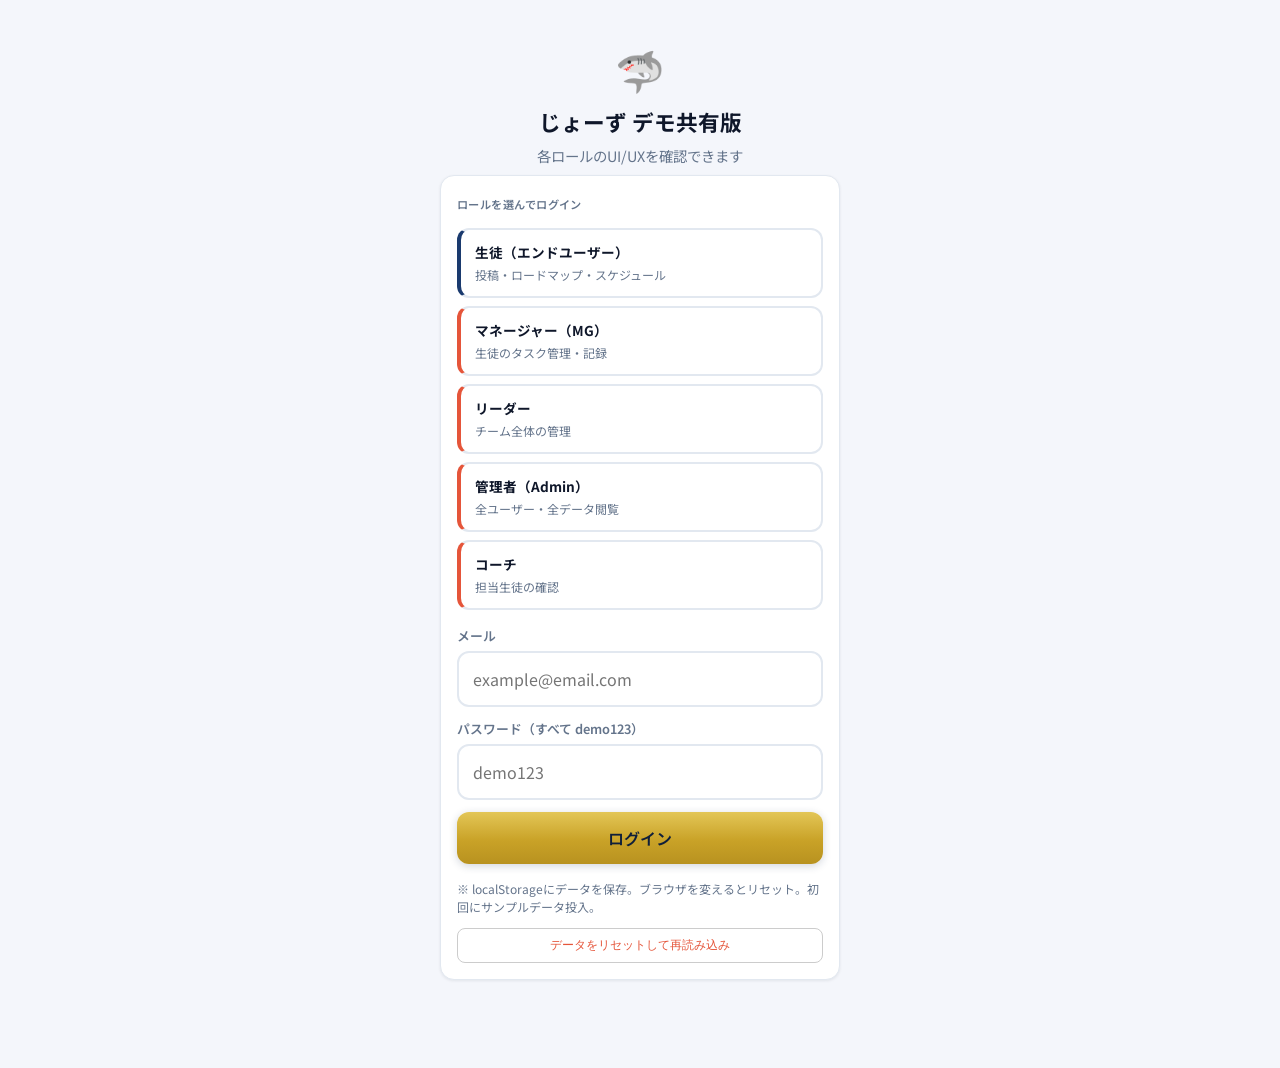
==== jouzu-demo-share.html @ 1111f3e7 "デモ共有版: 全ロールUI/UX確認用の単一HTMLファイル Made-with: Cursor" ====
<!DOCTYPE html>
<html lang="ja" data-brand="snsclub">
<head>
  <meta charset="UTF-8" />
  <meta name="viewport" content="width=device-width, initial-scale=1, viewport-fit=cover" />
  <meta name="theme-color" content="#1a3a6e" id="metaThemeColor" />
  <meta name="apple-mobile-web-app-capable" content="yes" />
  <meta name="apple-mobile-web-app-status-bar-style" content="default" />
  <title>じょーず - デモ共有版</title>
  <link rel="preconnect" href="https://fonts.googleapis.com" />
  <link rel="preconnect" href="https://fonts.gstatic.com" crossorigin />
  <link href="https://fonts.googleapis.com/css2?family=Noto+Sans+JP:wght@400;600;700&display=swap" rel="stylesheet" />
  <style>
/* じょーず – モバイル投稿管理アプリ
 * ブランド切替: html[data-brand="snsclub"] 生徒向け（SnsClub 系・ネイビー＋ゴールド）
 *              html[data-brand="levela"]  運営・MG等（Levela 系・レッド～オレンジ）
 */
:root {
  --bg: #f1f5f9;
  --surface: #ffffff;
  --text: #0f172a;
  --muted: #64748b;
  --brand: #0ea5e9;
  --brand-dark: #0284c7;
  --brand-ink: #ffffff;
  --header-shadow: rgba(14, 165, 233, 0.25);
  --ok: #10b981;
  --warn: #d97706;
  --danger: #dc2626;
  --radius: 14px;
  --nav-h: 64px;
  --safe-b: env(safe-area-inset-bottom, 0px);
  font-family: "Noto Sans JP", system-ui, sans-serif;
}

/* ① 生徒が触れるサービス色（SnsClub：ディープネイビー × ゴールド） */
html[data-brand="snsclub"] {
  --bg: #f4f6fb;
  --brand: #c9a227;
  --brand-dark: #1a2f52;
  --brand-ink: #0f1f3a;
  --header-shadow: rgba(26, 47, 82, 0.35);
}

html[data-brand="snsclub"] .app-header {
  background: linear-gradient(145deg, #0f1f3a 0%, #1a3a6e 42%, #142a50 100%);
  box-shadow: 0 2px 16px var(--header-shadow);
  border-bottom: 3px solid #c9a227;
}

html[data-brand="snsclub"] .btn-primary {
  background: linear-gradient(180deg, #e3c657 0%, #c9a227 55%, #b89220 100%);
  color: var(--brand-ink);
  box-shadow: 0 2px 8px rgba(26, 47, 82, 0.2);
}

html[data-brand="snsclub"] .btn-secondary {
  background: #e2eaf8;
  color: var(--brand-dark);
}

html[data-brand="snsclub"] .type-post {
  background: #dde7f7;
}

html[data-brand="snsclub"] .stat-box {
  background: linear-gradient(180deg, #eef2fa 0%, #e2eaf8 100%);
}

/* ② 会社ロゴ色（Levela：レッド～オレンジのグラデ） */
html[data-brand="levela"] {
  --bg: #faf5f5;
  --brand: #e11d48;
  --brand-dark: #881337;
  --brand-ink: #ffffff;
  --header-shadow: rgba(185, 28, 28, 0.35);
}

html[data-brand="levela"] .app-header {
  background: linear-gradient(130deg, #881337 0%, #dc2626 38%, #ea580c 72%, #f59e0b 100%);
  box-shadow: 0 2px 16px var(--header-shadow);
}

html[data-brand="levela"] .btn-primary {
  background: linear-gradient(180deg, #f43f5e 0%, #e11d48 50%, #be123c 100%);
  color: #fff;
  box-shadow: 0 2px 10px rgba(190, 18, 60, 0.35);
}

html[data-brand="levela"] .btn-secondary {
  background: #ffe4e6;
  color: #9f1239;
}

html[data-brand="levela"] .type-post {
  background: #ffe4e6;
}

*,
*::before,
*::after {
  box-sizing: border-box;
}

html {
  -webkit-tap-highlight-color: transparent;
}

body {
  margin: 0;
  background: var(--bg);
  color: var(--text);
  min-height: 100dvh;
  padding-bottom: calc(var(--nav-h) + var(--safe-b) + 8px);
}

.app-header {
  position: sticky;
  top: 0;
  z-index: 20;
  /* data-brand 未定時のフォールバック（ログイン前は snsclub と同系） */
  background: linear-gradient(145deg, #0f1f3a 0%, #1a3a6e 100%);
  color: #fff;
  padding: 12px 16px calc(12px + env(safe-area-inset-top, 0));
  padding-top: calc(12px + env(safe-area-inset-top, 0));
  box-shadow: 0 2px 12px var(--header-shadow);
}

.quick-consult-btn {
  position: absolute;
  right: 14px;
  top: calc(10px + env(safe-area-inset-top, 0));
  width: 56px;
  height: 42px;
  border-radius: 12px;
  border: none;
  background: #ffffff;
  color: var(--brand-dark);
  font-size: 0.78rem;
  font-weight: 700;
  cursor: pointer;
  box-shadow: 0 2px 10px rgba(15, 23, 42, 0.2);
}

.app-header h1 {
  margin: 0;
  font-size: 1.05rem;
  font-weight: 700;
}

.app-header .sub {
  margin: 4px 0 0;
  font-size: 0.75rem;
  opacity: 0.9;
}

.screen {
  display: none;
  padding: 16px;
  max-width: 480px;
  margin: 0 auto;
  animation: fadeIn 0.2s ease;
}

.screen.active {
  display: block;
}

@keyframes fadeIn {
  from {
    opacity: 0;
    transform: translateY(6px);
  }
  to {
    opacity: 1;
    transform: translateY(0);
  }
}

.card {
  background: var(--surface);
  border-radius: var(--radius);
  padding: 16px;
  margin-bottom: 12px;
  box-shadow: 0 1px 3px rgba(15, 23, 42, 0.08);
  border: 1px solid #e2e8f0;
}

.card-title {
  font-size: 0.7rem;
  font-weight: 600;
  color: var(--muted);
  text-transform: uppercase;
  letter-spacing: 0.04em;
  margin: 0 0 8px;
}

.btn {
  display: inline-flex;
  align-items: center;
  justify-content: center;
  gap: 8px;
  width: 100%;
  padding: 14px 18px;
  font-size: 1rem;
  font-weight: 600;
  border: none;
  border-radius: 12px;
  cursor: pointer;
  font-family: inherit;
  transition: transform 0.08s ease, opacity 0.15s;
}

.btn:active {
  transform: scale(0.98);
}

.btn-primary {
  background: var(--brand);
  color: #fff;
}

.btn-primary:disabled {
  opacity: 0.5;
  cursor: not-allowed;
}

.btn-secondary {
  background: #e0f2fe;
  color: var(--brand-dark);
}

.btn-ghost {
  background: transparent;
  color: var(--muted);
  padding: 10px;
}

.btn-small {
  padding: 10px 14px;
  font-size: 0.9rem;
  width: auto;
}

.input {
  width: 100%;
  padding: 14px 14px;
  font-size: 1rem;
  border: 2px solid #e2e8f0;
  border-radius: 12px;
  margin-bottom: 12px;
  font-family: inherit;
}

.input:focus {
  outline: none;
  border-color: var(--brand);
}

textarea.input {
  resize: vertical;
  min-height: 64px;
  line-height: 1.5;
}

.label {
  display: block;
  font-size: 0.8rem;
  font-weight: 600;
  color: var(--muted);
  margin-bottom: 6px;
}

.task-row {
  display: flex;
  align-items: flex-start;
  gap: 12px;
  padding: 14px 0;
  border-bottom: 1px solid #f1f5f9;
}

.task-row:last-child {
  border-bottom: none;
}

.task-type-badge {
  flex-shrink: 0;
  width: 40px;
  height: 40px;
  border-radius: 10px;
  display: flex;
  align-items: center;
  justify-content: center;
  font-size: 1.1rem;
}

.type-post {
  background: #dbeafe;
}
.type-session {
  background: #d1fae5;
}
.type-lecture {
  background: #fef3c7;
}
.type-other {
  background: #e2e8f0;
}

.progress-track {
  height: 8px;
  background: #e2e8f0;
  border-radius: 4px;
  overflow: hidden;
  margin-top: 8px;
}

.progress-fill {
  height: 100%;
  background: var(--brand);
  border-radius: 4px;
  transition: width 0.3s ease;
}

.progress-fill.done {
  background: var(--ok);
}

.due-soon {
  color: var(--warn);
  font-weight: 600;
  font-size: 0.8rem;
}
.due-over {
  color: var(--danger);
  font-weight: 600;
  font-size: 0.8rem;
}

.bottom-nav {
  position: fixed;
  left: 0;
  right: 0;
  bottom: 0;
  z-index: 30;
  background: var(--surface);
  border-top: 1px solid #e2e8f0;
  display: flex;
  justify-content: space-around;
  align-items: center;
  height: calc(var(--nav-h) + var(--safe-b));
  padding-bottom: var(--safe-b);
  box-shadow: 0 -4px 20px rgba(15, 23, 42, 0.06);
}

.bottom-nav button {
  flex: 1;
  display: flex;
  flex-direction: column;
  align-items: center;
  gap: 2px;
  padding: 8px 4px;
  border: none;
  background: none;
  font-size: 0.65rem;
  color: var(--muted);
  cursor: pointer;
  font-family: inherit;
}

.bottom-nav button .icon {
  font-size: 1.35rem;
  line-height: 1;
}

.bottom-nav button.active {
  color: var(--brand);
  font-weight: 700;
}

.role-chip {
  display: inline-block;
  font-size: 0.65rem;
  padding: 2px 8px;
  border-radius: 999px;
  background: rgba(255, 255, 255, 0.25);
  margin-top: 6px;
}

.demo-grid {
  display: grid;
  gap: 8px;
  margin-top: 16px;
}

.quick-login {
  text-align: left;
  padding: 12px 14px;
  border-radius: 12px;
  border: 2px solid #e2e8f0;
  background: #fff;
  cursor: pointer;
  font-family: inherit;
  font-size: 0.85rem;
}

.quick-login strong {
  display: block;
  margin-bottom: 2px;
  color: var(--text);
}

.quick-login span {
  color: var(--muted);
  font-size: 0.75rem;
}

.empty-state {
  text-align: center;
  padding: 32px 16px;
  color: var(--muted);
  font-size: 0.9rem;
}

.student-picker {
  width: 100%;
  padding: 12px;
  font-size: 1rem;
  border-radius: 12px;
  border: 2px solid #e2e8f0;
  margin-bottom: 16px;
  font-family: inherit;
  background: #fff;
}

.stat-grid {
  display: grid;
  grid-template-columns: repeat(3, 1fr);
  gap: 8px;
  margin-top: 8px;
}

.stat-box {
  background: #f8fafc;
  border-radius: 12px;
  padding: 12px 8px;
  text-align: center;
}

.stat-box .num {
  font-size: 1.25rem;
  font-weight: 800;
  color: var(--brand);
}

.stat-box .lbl {
  font-size: 0.65rem;
  color: var(--muted);
  margin-top: 4px;
}

.hidden {
  display: none !important;
}

.milestone-hint {
  font-size: 0.8rem;
  color: var(--muted);
  line-height: 1.5;
  margin: 0 0 14px;
}

.milestone-computed {
  margin: 12px 0 0;
  padding: 12px;
  border-radius: 10px;
  background: var(--bg);
  border: 1px solid #e2e8f0;
  font-size: 0.9rem;
}

.milestone-computed strong {
  font-size: 1.05rem;
}

.mline-mini {
  display: block;
  font-size: 0.72rem;
  color: var(--muted);
  margin-top: 4px;
}

/* === マイページ === */
.avatar-area {
  display: flex;
  flex-direction: column;
  align-items: center;
  gap: 8px;
  margin-bottom: 16px;
}

.avatar-circle {
  width: 80px;
  height: 80px;
  border-radius: 50%;
  background: var(--bg);
  border: 3px solid #e2e8f0;
  display: flex;
  align-items: center;
  justify-content: center;
  font-size: 2rem;
  overflow: hidden;
  cursor: pointer;
  position: relative;
}

.avatar-circle img {
  width: 100%;
  height: 100%;
  object-fit: cover;
}

.avatar-circle .avatar-placeholder {
  color: var(--muted);
  font-size: 2rem;
  line-height: 1;
}

.avatar-change {
  font-size: 0.75rem;
  color: var(--brand);
  font-weight: 600;
  cursor: pointer;
  border: none;
  background: none;
  font-family: inherit;
}

.sns-links {
  display: flex;
  flex-direction: column;
  gap: 6px;
  margin-top: 8px;
}

.sns-link-row {
  display: flex;
  align-items: center;
  gap: 10px;
  padding: 10px 12px;
  background: var(--bg);
  border-radius: 10px;
  text-decoration: none;
  color: var(--text);
  font-size: 0.9rem;
  transition: background 0.15s;
}

.sns-link-row:active {
  background: #e2e8f0;
}

.sns-link-row .sns-icon {
  flex-shrink: 0;
  width: 28px;
  text-align: center;
  font-size: 1.1rem;
}

.sns-link-row .sns-handle {
  flex: 1;
  min-width: 0;
  overflow: hidden;
  text-overflow: ellipsis;
  white-space: nowrap;
}

.sns-link-row .sns-arrow {
  flex-shrink: 0;
  color: var(--muted);
  font-size: 0.8rem;
}

.stat-banner {
  display: grid;
  grid-template-columns: repeat(2, 1fr);
  gap: 8px;
  margin-top: 8px;
}

.stat-banner .stat-box {
  padding: 14px 10px;
}

.contact-mg-btn {
  display: flex;
  align-items: center;
  justify-content: center;
  gap: 8px;
  width: 100%;
  padding: 14px;
  border-radius: 12px;
  border: 2px solid var(--brand);
  background: var(--surface);
  color: var(--brand);
  font-size: 1rem;
  font-weight: 700;
  cursor: pointer;
  font-family: inherit;
  transition: background 0.15s;
}

.contact-mg-btn:active {
  background: var(--bg);
}

/* === チャット === */
.chat-back {
  display: inline-flex;
  align-items: center;
  gap: 4px;
  border: none;
  background: none;
  color: var(--brand);
  font-size: 0.9rem;
  font-weight: 600;
  cursor: pointer;
  font-family: inherit;
  padding: 0 0 12px;
}

.chat-messages {
  display: flex;
  flex-direction: column;
  gap: 8px;
  max-height: 55vh;
  overflow-y: auto;
  padding: 4px 0 12px;
  -webkit-overflow-scrolling: touch;
}

.chat-bubble {
  max-width: 80%;
  padding: 10px 14px;
  border-radius: 16px;
  font-size: 0.9rem;
  line-height: 1.5;
  word-break: break-word;
}

.chat-bubble.mine {
  align-self: flex-end;
  background: var(--brand);
  color: #fff;
  border-bottom-right-radius: 4px;
}

.chat-bubble.theirs {
  align-self: flex-start;
  background: #e2e8f0;
  color: var(--text);
  border-bottom-left-radius: 4px;
}

.chat-bubble .chat-time {
  display: block;
  font-size: 0.65rem;
  opacity: 0.7;
  margin-top: 4px;
}

.chat-input-row {
  display: flex;
  gap: 8px;
  margin-top: 8px;
}

.chat-input-row input {
  flex: 1;
  padding: 12px;
  border: 2px solid #e2e8f0;
  border-radius: 12px;
  font-size: 1rem;
  font-family: inherit;
}

.chat-input-row input:focus {
  outline: none;
  border-color: var(--brand);
}

.chat-send-btn {
  flex-shrink: 0;
  width: 48px;
  height: 48px;
  border-radius: 12px;
  border: none;
  background: var(--brand);
  color: #fff;
  font-size: 1.2rem;
  cursor: pointer;
  display: flex;
  align-items: center;
  justify-content: center;
}

.chat-send-btn:active {
  opacity: 0.8;
}

/* === ロードマップ === */
.roadmap {
  position: relative;
  padding: 24px 0 16px;
}

.roadmap-title {
  text-align: center;
  font-size: 1.05rem;
  font-weight: 700;
  margin: 0 0 4px;
}

.roadmap-sub {
  text-align: center;
  font-size: 0.8rem;
  color: var(--muted);
  margin: 0 0 20px;
}

.roadmap-path {
  position: relative;
  display: flex;
  flex-direction: column;
  gap: 0;
  padding: 0 8px;
}

.rmap-segment {
  position: relative;
  display: flex;
  align-items: flex-start;
  min-height: 124px;
}

.rmap-segment:last-child {
  min-height: auto;
}

.rmap-segment.align-left {
  flex-direction: row;
}

.rmap-segment.align-right {
  flex-direction: row;
}

.rmap-node-col {
  position: relative;
  flex-shrink: 0;
  width: 60px;
  display: flex;
  flex-direction: column;
  align-items: center;
  z-index: 2;
}

.rmap-road {
  position: absolute;
  top: 56px;
  bottom: -68px;
  left: 50%;
  width: 3px;
  margin-left: -1.5px;
  background: #d1d5db;
  border-radius: 3px;
  z-index: 0;
}

.rmap-road.active {
  background: var(--brand);
}

.rmap-circle {
  width: 56px;
  height: 56px;
  border-radius: 50%;
  display: flex;
  align-items: center;
  justify-content: center;
  font-size: 1.3rem;
  border: 4px solid #cbd5e1;
  background: #fff;
  cursor: pointer;
  transition: transform 0.15s ease, box-shadow 0.15s ease;
  z-index: 2;
  position: relative;
}

.rmap-circle:active {
  transform: scale(0.95);
}

.rmap-circle.status-done {
  border-color: var(--brand-dark);
  background: var(--brand-dark);
  color: #fff;
  box-shadow: 0 2px 10px rgba(15, 23, 42, 0.2);
}

.rmap-circle.status-current {
  border-color: var(--brand);
  background: #fff;
  color: var(--brand);
  box-shadow: 0 0 0 7px rgba(14, 165, 233, 0.22), 0 2px 14px rgba(14, 165, 233, 0.2);
  animation: pulse-node 2s ease-in-out infinite;
}

html[data-brand="snsclub"] .rmap-circle.status-current {
  border-color: #c9a227;
  background: #fff;
  color: #c9a227;
  box-shadow: 0 0 0 7px rgba(201, 162, 39, 0.26), 0 2px 14px rgba(201, 162, 39, 0.24);
}

.rmap-circle.status-locked {
  border-color: #e2e8f0;
  background: #f1f5f9;
  color: #94a3b8;
  cursor: default;
}

.rmap-segment.inactive .rmap-circle {
  border-color: #d1d5db;
  background: #eef2f7;
  color: #94a3b8;
  box-shadow: none;
  animation: none;
}

.rmap-segment.inactive .rmap-label,
.rmap-segment.inactive .rmap-name,
.rmap-segment.inactive .rmap-date,
.rmap-segment.inactive .rmap-progress-mini {
  opacity: 0.58;
}

@keyframes pulse-node {
  0%, 100% { box-shadow: 0 2px 14px rgba(14, 165, 233, 0.4); }
  50% { box-shadow: 0 2px 24px rgba(14, 165, 233, 0.6); }
}

html[data-brand="snsclub"] @keyframes pulse-node {
  0%, 100% { box-shadow: 0 2px 14px rgba(201, 162, 39, 0.5); }
  50% { box-shadow: 0 2px 24px rgba(201, 162, 39, 0.7); }
}

.rmap-info {
  flex: 1;
  padding: 6px 12px;
  min-width: 0;
}

.rmap-label {
  font-size: 0.7rem;
  color: var(--muted);
  margin: 0 0 2px;
}

.rmap-name {
  font-size: 0.95rem;
  font-weight: 700;
  margin: 0;
  line-height: 1.3;
}

.rmap-date {
  font-size: 0.75rem;
  color: var(--muted);
  margin: 4px 0 0;
}

.rmap-date.celebrate {
  color: var(--brand-dark);
  font-weight: 600;
}

.rmap-detail {
  margin-top: 10px;
  background: var(--surface);
  border: 1px solid #e2e8f0;
  border-radius: 12px;
  padding: 14px;
  animation: fadeIn 0.2s ease;
}

.rmap-detail-title {
  font-size: 0.8rem;
  font-weight: 700;
  margin: 0 0 10px;
  color: var(--brand-dark);
}

.rmap-detail .task-row {
  padding: 10px 0;
}

.rmap-progress-mini {
  height: 4px;
  background: #e2e8f0;
  border-radius: 2px;
  margin-top: 6px;
  overflow: hidden;
}

.rmap-progress-mini .fill {
  height: 100%;
  background: var(--brand);
  border-radius: 2px;
  transition: width 0.4s ease;
}

.rmap-progress-mini .fill.done {
  background: var(--brand-dark);
}

.rmap-current-tag {
  position: absolute;
  right: -16px;
  top: -12px;
  display: inline-flex;
  align-items: center;
  justify-content: center;
  font-size: 0.62rem;
  font-weight: 700;
  color: #fff;
  background: var(--brand);
  border-radius: 999px;
  padding: 2px 7px;
  line-height: 1.1;
}

html[data-brand="snsclub"] .rmap-current-tag {
  background: #c9a227;
  color: #0f1f3a;
}

/* === 目標カード (My Vision) === */
.vision-card {
  border: 2px solid #c9a227;
  border-radius: 16px;
  padding: 0;
  margin-bottom: 12px;
  overflow: hidden;
  background: var(--surface);
}

html[data-brand="levela"] .vision-card {
  border-color: #e11d48;
}

.vision-header {
  background: linear-gradient(135deg, #0f1f3a 0%, #1a3a6e 100%);
  color: #fff;
  padding: 14px 16px 10px;
  text-align: center;
  position: relative;
}

html[data-brand="levela"] .vision-header {
  background: linear-gradient(135deg, #881337 0%, #dc2626 100%);
}

.vision-header .vh-label {
  font-size: 0.65rem;
  opacity: 0.8;
  letter-spacing: 0.06em;
  margin: 0 0 2px;
  text-transform: uppercase;
}

.vision-header .vh-name {
  font-size: 1rem;
  font-weight: 700;
  margin: 0;
}

.vision-edit-btn {
  position: absolute;
  top: 8px;
  right: 8px;
  border: 1px solid rgba(255, 255, 255, 0.45);
  background: rgba(255, 255, 255, 0.18);
  color: #fff;
  border-radius: 999px;
  font-size: 0.72rem;
  padding: 6px 10px;
  cursor: pointer;
  font-family: inherit;
  font-weight: 700;
}

.profile-main-card {
  position: relative;
}

.card-edit-btn {
  position: absolute;
  top: 10px;
  right: 10px;
  border: 1px solid #cbd5e1;
  background: #fff;
  color: var(--muted);
  border-radius: 999px;
  font-size: 0.72rem;
  padding: 6px 10px;
  cursor: pointer;
  font-family: inherit;
  font-weight: 700;
}

.vision-body {
  padding: 14px 16px 16px;
}

.vision-item {
  padding: 12px 0;
  border-bottom: 1px solid #f1f5f9;
}

.vision-item:last-child {
  border-bottom: none;
  padding-bottom: 0;
}

.vision-item .vi-label {
  font-size: 0.7rem;
  font-weight: 600;
  color: var(--muted);
  margin: 0 0 4px;
  display: flex;
  align-items: center;
  gap: 6px;
}

.vision-item .vi-text {
  font-size: 0.95rem;
  font-weight: 600;
  line-height: 1.5;
  margin: 0;
  white-space: pre-wrap;
  word-break: break-word;
}

.vision-item .vi-text.empty {
  color: var(--muted);
  font-weight: 400;
  font-style: italic;
}

.vision-edit-hint {
  text-align: center;
  font-size: 0.7rem;
  color: var(--brand);
  font-weight: 600;
  padding: 0 16px 12px;
  cursor: pointer;
}

.vision-pace {
  margin-top: 10px;
  padding: 10px;
  border-radius: 10px;
  background: var(--bg);
  border: 1px solid #e2e8f0;
}

.vp-head {
  margin: 0;
  font-size: 0.82rem;
  line-height: 1.5;
}

.vp-sub {
  margin: 4px 0 8px;
  font-size: 0.72rem;
  color: var(--muted);
}

.vp-grid {
  display: flex;
  flex-wrap: wrap;
  gap: 6px;
}

.vp-chip {
  font-size: 0.7rem;
  padding: 4px 8px;
  border-radius: 999px;
  background: #e2e8f0;
  color: var(--text);
  font-weight: 600;
}

/* === 次の投稿予定 === */
.next-post-card {
  display: flex;
  align-items: center;
  gap: 12px;
  padding: 14px 16px;
  border-radius: 14px;
  background: var(--surface);
  border: 1px solid #e2e8f0;
  margin-bottom: 12px;
}

.next-post-icon {
  flex-shrink: 0;
  width: 44px;
  height: 44px;
  border-radius: 12px;
  background: linear-gradient(135deg, #dbeafe, #bfdbfe);
  display: flex;
  align-items: center;
  justify-content: center;
  font-size: 1.2rem;
}

html[data-brand="snsclub"] .next-post-icon {
  background: linear-gradient(135deg, #e2eaf8, #c7d4ed);
}

.next-post-info {
  flex: 1;
  min-width: 0;
}

.next-post-info .np-label {
  font-size: 0.7rem;
  color: var(--muted);
  margin: 0 0 2px;
}

.next-post-info .np-date {
  font-size: 1.05rem;
  font-weight: 700;
  margin: 0;
}

.next-post-info .np-days {
  font-size: 0.8rem;
  margin: 2px 0 0;
}

/* === 相談（ボイスメモ + 要約） === */
.consult-record-btn {
  display: flex;
  align-items: center;
  justify-content: center;
  gap: 8px;
  width: 100%;
  padding: 18px;
  border-radius: 16px;
  border: 3px dashed #e2e8f0;
  background: var(--surface);
  color: var(--text);
  font-size: 1rem;
  font-weight: 700;
  cursor: pointer;
  font-family: inherit;
  transition: all 0.15s;
}

.consult-record-btn:active {
  transform: scale(0.98);
}

.consult-record-btn.recording {
  border-color: var(--danger);
  background: #fef2f2;
  color: var(--danger);
  animation: pulse-rec 1.5s ease-in-out infinite;
}

@keyframes pulse-rec {
  0%, 100% { box-shadow: 0 0 0 0 rgba(220, 38, 38, 0.2); }
  50% { box-shadow: 0 0 0 12px rgba(220, 38, 38, 0); }
}

.consult-transcript {
  background: var(--bg);
  border: 1px solid #e2e8f0;
  border-radius: 12px;
  padding: 14px;
  font-size: 0.9rem;
  line-height: 1.6;
  margin-top: 12px;
  min-height: 60px;
  white-space: pre-wrap;
  word-break: break-word;
}

.consult-summary-card {
  background: linear-gradient(135deg, #ecfdf5, #d1fae5);
  border: 1px solid #6ee7b7;
  border-radius: 12px;
  padding: 14px;
  margin-top: 12px;
}

.consult-summary-card .cs-label {
  font-size: 0.7rem;
  font-weight: 600;
  color: #065f46;
  margin: 0 0 6px;
}

.consult-summary-card .cs-text {
  font-size: 0.9rem;
  font-weight: 600;
  color: #064e3b;
  margin: 0 0 8px;
  line-height: 1.5;
}

.consult-categories {
  display: flex;
  flex-wrap: wrap;
  gap: 6px;
  margin-top: 8px;
}

.consult-cat-chip {
  font-size: 0.7rem;
  padding: 4px 10px;
  border-radius: 999px;
  background: #d1fae5;
  color: #065f46;
  font-weight: 600;
}

.consult-or {
  text-align: center;
  font-size: 0.8rem;
  color: var(--muted);
  margin: 12px 0;
}

/* === schedule === */
.schedule-key-dates {
  display: grid;
  grid-template-columns: 1fr 1fr;
  gap: 8px;
}

.schedule-key-box {
  background: var(--bg);
  border: 1px solid #e2e8f0;
  border-radius: 10px;
  padding: 10px;
}

.schedule-key-box span {
  display: block;
  font-size: 0.72rem;
  color: var(--muted);
}

.schedule-key-box strong {
  display: block;
  margin-top: 4px;
  font-size: 0.92rem;
}

.schedule-scroll {
  max-height: 56vh;
  overflow: auto;
  padding-right: 2px;
}

.schedule-day-row {
  display: flex;
  align-items: center;
  justify-content: space-between;
  gap: 8px;
  padding: 10px 0;
  border-bottom: 1px solid #f1f5f9;
}

.schedule-day-row.today {
  background: #fffbeb;
}

.schedule-day-date {
  min-width: 130px;
  display: flex;
  flex-direction: column;
  gap: 2px;
  font-size: 0.8rem;
}

.schedule-day-date .dnum {
  font-size: 0.68rem;
  color: var(--muted);
}

.schedule-day-items {
  display: flex;
  flex-wrap: wrap;
  gap: 6px;
  justify-content: flex-end;
}

.schedule-cat-chip {
  font-size: 0.7rem;
  padding: 4px 8px;
  border-radius: 999px;
  background: #e2e8f0;
  color: var(--text);
  font-weight: 600;
}

.schedule-day-empty {
  font-size: 0.72rem;
  color: var(--muted);
}

/* --- Calendar view tabs & nav --- */
.cal-view-tabs {
  display: flex;
  gap: 4px;
  padding: 0 0 8px;
}

.cal-view-tab {
  flex: 1;
  padding: 8px;
  border-radius: 10px;
  border: 1.5px solid #d1d5db;
  background: #fff;
  font-size: 0.82rem;
  font-weight: 600;
  text-align: center;
  cursor: pointer;
  font-family: inherit;
  transition: all 0.15s;
}

.cal-view-tab.active {
  border-color: var(--brand);
  background: var(--brand);
  color: #fff;
}

html[data-brand="snsclub"] .cal-view-tab.active {
  border-color: #c9a227;
  background: #c9a227;
  color: #0f1f3a;
}

.cal-nav {
  display: flex;
  align-items: center;
  justify-content: center;
  gap: 12px;
  padding: 6px 0 12px;
}

.cal-nav-btn {
  width: 32px;
  height: 32px;
  border-radius: 50%;
  border: 1px solid #d1d5db;
  background: #fff;
  font-size: 0.8rem;
  cursor: pointer;
  font-family: inherit;
  display: flex;
  align-items: center;
  justify-content: center;
}

.cal-nav-btn:active { background: #f1f5f9; }

.cal-nav-label {
  font-size: 0.88rem;
  font-weight: 700;
  min-width: 110px;
  text-align: center;
}

.cal-nav-today {
  padding: 4px 12px;
  border-radius: 8px;
  border: 1px solid var(--brand);
  background: #fff;
  color: var(--brand);
  font-size: 0.72rem;
  font-weight: 700;
  cursor: pointer;
  font-family: inherit;
}

html[data-brand="snsclub"] .cal-nav-today {
  border-color: #c9a227;
  color: #c9a227;
}

.cal-add-row {
  display: flex;
  gap: 6px;
  align-items: center;
}
.cal-other-row {
  margin-top: 8px;
}

/* --- Calendar day list --- */
.cal-day-list {
  padding: 0;
}

.cal-day {
  padding: 10px 14px;
  margin-bottom: 6px;
  background: #fff;
  border-radius: 12px;
  border: 1px solid #e2e8f0;
}

.cal-day.today {
  border-color: var(--brand);
  background: #fffbeb;
}

html[data-brand="snsclub"] .cal-day.today {
  border-color: #c9a227;
  background: #fefbf0;
}

.cal-day.weekend { background: #fafafa; }

.cal-day-header {
  display: flex;
  justify-content: space-between;
  align-items: center;
  margin-bottom: 4px;
}

.cal-day-date {
  font-size: 0.82rem;
  font-weight: 700;
}

.cal-day-num {
  font-size: 0.68rem;
  color: var(--muted);
  font-weight: 600;
}

.cal-event {
  display: flex;
  align-items: center;
  gap: 6px;
  padding: 4px 0;
  font-size: 0.78rem;
}

.cal-event.done { opacity: 0.55; }

.cal-event-icon { font-size: 0.82rem; flex-shrink: 0; }

.cal-event-label {
  font-weight: 500;
  flex: 1;
  min-width: 0;
}

.cal-empty {
  font-size: 0.72rem;
  color: var(--muted);
  padding: 2px 0;
}

.schedule-mini-list {
  margin: 0 0 12px;
}

.schedule-mini-row {
  display: flex;
  justify-content: space-between;
  align-items: center;
  gap: 10px;
  padding: 8px 0;
  border-bottom: 1px solid #f1f5f9;
  font-size: 0.82rem;
}

.home-split-row {
  display: grid;
  grid-template-columns: 1fr 1fr;
  gap: 10px;
  margin-bottom: 12px;
}

.home-split-col .next-post-card,
.home-split-col .home-side-card {
  margin-bottom: 0;
}

.home-side-card {
  padding: 12px;
}

.due-side-row {
  padding: 8px 0;
  border-bottom: 1px solid #f1f5f9;
}

.due-side-row:last-child {
  border-bottom: none;
}

.due-side-title {
  font-size: 0.82rem;
  font-weight: 700;
  line-height: 1.4;
}

.due-side-date {
  font-size: 0.72rem;
  margin-top: 3px;
}

/* swipe tasks */
.swipe-item {
  position: relative;
  overflow: hidden;
  border-bottom: 1px solid #f1f5f9;
}

.swipe-item:last-child {
  border-bottom: none;
}

.swipe-actions {
  position: absolute;
  right: 0;
  top: 0;
  bottom: 0;
  width: 132px;
  display: flex;
  z-index: 1;
}

.swipe-btn {
  flex: 1;
  border: none;
  color: #fff;
  font-size: 0.74rem;
  font-weight: 700;
  font-family: inherit;
}

.swipe-btn.done {
  background: #0f766e;
}

.swipe-btn.postpone {
  background: #b45309;
}

.swipe-main {
  position: relative;
  z-index: 2;
  background: #fff;
  display: flex;
  gap: 10px;
  align-items: center;
  padding: 12px 0;
  transition: transform 0.2s ease;
}

.swipe-item.open .swipe-main {
  transform: translateX(-132px);
}

.swipe-left-icon {
  width: 32px;
  height: 32px;
  border-radius: 8px;
  background: #e2e8f0;
  display: flex;
  align-items: center;
  justify-content: center;
}

.swipe-main-body {
  flex: 1;
  min-width: 0;
}

.swipe-title {
  font-size: 0.92rem;
  font-weight: 700;
}

.swipe-due {
  margin-top: 3px;
  font-size: 0.76rem;
}

.swipe-student {
  font-size: 0.7rem;
  color: var(--muted);
}

/* memo */
.memo-row {
  padding: 10px 0;
  border-bottom: 1px solid #f1f5f9;
}

.memo-row:last-child {
  border-bottom: none;
}

.memo-date {
  font-size: 0.68rem;
  color: var(--muted);
  margin-bottom: 2px;
}

.memo-text {
  font-size: 0.86rem;
  line-height: 1.5;
  white-space: pre-wrap;
  word-break: break-word;
}

.memo-head {
  display: flex;
  align-items: center;
  gap: 8px;
  margin-bottom: 2px;
}

.memo-cat-tag {
  font-size: 0.65rem;
  padding: 2px 8px;
  border-radius: 999px;
  background: var(--brand);
  color: #fff;
  font-weight: 600;
}

html[data-brand="snsclub"] .memo-cat-tag {
  background: #1a2f52;
  color: #fff;
}

.memo-view-tabs {
  display: flex;
  gap: 0;
  margin: 0 0 4px;
  border-radius: 10px;
  overflow: hidden;
  border: 1px solid var(--border);
}
.memo-view-tab {
  flex: 1;
  padding: 8px 0;
  text-align: center;
  border: none;
  background: var(--card);
  color: var(--muted);
  font-size: 0.78rem;
  font-weight: 600;
  cursor: pointer;
}
.memo-view-tab.active {
  background: var(--brand);
  color: #fff;
}

.memo-group-card {
  padding: 0 !important;
  overflow: hidden;
}
.memo-group-head {
  display: flex;
  align-items: center;
  width: 100%;
  padding: 12px 16px;
  border: none;
  background: none;
  cursor: pointer;
  text-align: left;
  gap: 8px;
}
.memo-group-head:active {
  background: rgba(0,0,0,0.03);
}
.memo-group-title {
  font-size: 0.9rem;
  font-weight: 700;
  flex: 1;
}
.memo-group-count {
  font-size: 0.72rem;
  color: var(--muted);
  font-weight: 600;
}
.memo-group-arrow {
  font-size: 0.65rem;
  color: var(--muted);
}
.memo-group-body {
  padding: 0 16px 12px;
  max-height: 320px;
  overflow-y: auto;
  -webkit-overflow-scrolling: touch;
}
.memo-entry {
  padding: 8px 0;
  border-top: 1px solid #f1f5f9;
}
.memo-more {
  margin: 8px 0 0;
  text-align: center;
  font-size: 0.72rem;
  color: var(--muted);
}

/* === 投稿ガントチャート === */
.gantt-card {
  padding: 16px;
  border: 1px solid #f0f0f0;
  box-shadow: none;
}

.gantt-header {
  margin-bottom: 10px;
}

.gantt-title-row {
  display: flex;
  align-items: center;
  gap: 6px;
}

.gantt-post-num {
  font-size: 0.78rem;
  font-weight: 700;
  color: var(--muted);
  flex-shrink: 0;
}

.gantt-title {
  font-size: 1.05rem;
  font-weight: 700;
  flex: 1;
  min-width: 0;
  overflow: hidden;
  text-overflow: ellipsis;
  white-space: nowrap;
}

.gantt-title-edit-btn {
  flex-shrink: 0;
  width: 30px;
  height: 30px;
  border-radius: 8px;
  border: 1px solid #d1d5db;
  background: #fff;
  font-size: 0.85rem;
  cursor: pointer;
  display: flex;
  align-items: center;
  justify-content: center;
  color: var(--muted);
  font-family: inherit;
}

.gantt-title-edit-btn:active {
  background: var(--bg);
}

.gantt-title-edit {
  display: flex;
  align-items: center;
  gap: 6px;
}

.gantt-title-input {
  flex: 1;
  min-width: 0;
  padding: 6px 10px;
  font-size: 0.95rem;
  font-weight: 700;
  border: 2px solid var(--brand);
  border-radius: 8px;
  font-family: inherit;
  outline: none;
}

.gantt-title-save-btn {
  flex-shrink: 0;
  padding: 6px 10px;
  border-radius: 8px;
  border: none;
  background: var(--brand);
  color: #fff;
  font-size: 0.72rem;
  font-weight: 700;
  cursor: pointer;
  font-family: inherit;
}

.gantt-title-cancel-btn {
  flex-shrink: 0;
  width: 30px;
  height: 30px;
  border-radius: 8px;
  border: 1px solid #d1d5db;
  background: #fff;
  font-size: 0.9rem;
  cursor: pointer;
  display: flex;
  align-items: center;
  justify-content: center;
  color: var(--muted);
  font-family: inherit;
}

.gantt-meta {
  font-size: 0.75rem;
  color: var(--muted);
  margin-top: 2px;
}

.gantt-progress-row {
  display: flex;
  align-items: center;
  gap: 8px;
  margin-bottom: 14px;
}

.gantt-progress-bar {
  flex: 1;
  height: 8px;
  background: #e2e8f0;
  border-radius: 4px;
  overflow: hidden;
}

.gantt-progress-fill {
  height: 100%;
  background: var(--brand);
  border-radius: 4px;
  transition: width 0.4s ease;
}

.gantt-progress-fill.complete {
  background: var(--ok);
}

.gantt-pct {
  font-size: 0.78rem;
  font-weight: 700;
  color: var(--brand);
  min-width: 36px;
  text-align: right;
}

.gantt-phase-block {
  margin-top: 8px;
  border: 1px solid #f0f0f0;
  border-radius: 14px;
  padding: 10px 12px 6px;
  background: #fafcfe;
}

.gantt-phase-block.phase-complete {
  border-color: var(--ok);
  background: #f0fdf4;
}

.gantt-phase-head {
  display: flex;
  justify-content: space-between;
  align-items: center;
  padding-bottom: 8px;
  border-bottom: 1px solid #e2e8f0;
  margin-bottom: 4px;
}

.gantt-phase-head-left {
  flex: 1;
  min-width: 0;
}

.gantt-phase-label {
  font-size: 0.74rem;
  font-weight: 700;
  color: var(--text);
  margin: 0;
  letter-spacing: 0.02em;
}

.gantt-phase-deadline {
  font-size: 0.68rem;
  color: var(--muted);
  margin-top: 2px;
}

.gantt-phase-complete-btn {
  flex-shrink: 0;
  padding: 6px 12px;
  border-radius: 8px;
  border: 1.5px solid var(--brand);
  background: #fff;
  color: var(--brand);
  font-size: 0.72rem;
  font-weight: 700;
  cursor: pointer;
  font-family: inherit;
  transition: all 0.15s;
}

.gantt-phase-complete-btn:active {
  background: var(--brand);
  color: #fff;
  transform: scale(0.95);
}

html[data-brand="snsclub"] .gantt-phase-complete-btn {
  border-color: #c9a227;
  color: #c9a227;
}

html[data-brand="snsclub"] .gantt-phase-complete-btn:active {
  background: #c9a227;
  color: #0f1f3a;
}

.gantt-phase-done-badge {
  flex-shrink: 0;
  padding: 4px 10px;
  border-radius: 8px;
  background: var(--ok);
  color: #fff;
  font-size: 0.72rem;
  font-weight: 700;
}

.gantt-step-row {
  display: flex;
  align-items: center;
  gap: 8px;
  padding: 8px 0;
  border-bottom: 1px solid #f8fafc;
}

.gantt-step-row:last-child {
  border-bottom: none;
}

.gantt-step-row.step-done {
  opacity: 0.6;
}

.gantt-step-row.step-current {
  background: #fffbeb;
  border-radius: 8px;
  padding: 8px 6px;
  margin: 0 -4px;
}

html[data-brand="snsclub"] .gantt-step-row.step-current {
  background: #f8f4e6;
}

.gantt-step-icon {
  width: 28px;
  height: 28px;
  border-radius: 50%;
  border: 2px solid #d1d5db;
  background: #fff;
  display: flex;
  align-items: center;
  justify-content: center;
  font-size: 0.72rem;
  cursor: pointer;
  transition: all 0.15s;
  color: #94a3b8;
  font-family: inherit;
}

.gantt-step-icon:active {
  transform: scale(0.9);
}

.gantt-step-icon.done {
  border-color: var(--ok);
  background: var(--ok);
  color: #fff;
}

.gantt-step-icon.current {
  border-color: var(--brand);
  color: var(--brand);
  box-shadow: 0 0 0 4px rgba(14, 165, 233, 0.15);
  animation: pulse-node 2s ease-in-out infinite;
}

html[data-brand="snsclub"] .gantt-step-icon.current {
  border-color: #c9a227;
  color: #c9a227;
  box-shadow: 0 0 0 4px rgba(201, 162, 39, 0.18);
}

.gantt-step-name {
  font-size: 0.82rem;
  font-weight: 600;
  line-height: 1.3;
}

.gantt-step-row.step-done .gantt-step-name {
  text-decoration: line-through;
  color: var(--muted);
}

.gantt-step-info {
  display: flex;
  align-items: center;
  gap: 8px;
  flex: 1;
  min-width: 0;
}

.step-days {
  flex-shrink: 0;
  font-size: 0.68rem;
  font-weight: 600;
  color: var(--brand);
  background: rgba(14, 165, 233, 0.08);
  padding: 2px 8px;
  border-radius: 10px;
  white-space: nowrap;
}

.step-days.overdue {
  color: var(--warn, #ef4444);
  background: rgba(239, 68, 68, 0.08);
}

html[data-brand="snsclub"] .step-days {
  color: #c9a227;
  background: rgba(201, 162, 39, 0.1);
}

html[data-brand="snsclub"] .step-days.overdue {
  color: #ef4444;
  background: rgba(239, 68, 68, 0.08);
}

/* === Phase progress bar === */
.gantt-phase-bar-row {
  display: flex;
  align-items: center;
  gap: 8px;
  padding: 8px 0 4px;
}

.gantt-phase-bar-track {
  flex: 1;
  height: 10px;
  background: #e2e8f0;
  border-radius: 5px;
  overflow: hidden;
}

.gantt-phase-bar-fill {
  height: 100%;
  border-radius: 5px;
  transition: width 0.4s ease;
}

.gantt-phase-bar-fill.phase1-fill {
  background: linear-gradient(90deg, #60a5fa, #3b82f6);
}

.gantt-phase-bar-fill.phase2-fill {
  background: linear-gradient(90deg, #34d399, #10b981);
}

.gantt-phase-bar-fill.phase3-fill {
  background: linear-gradient(90deg, #a78bfa, #8b5cf6);
}

.gantt-phase-bar-fill.bar-complete {
  background: var(--ok) !important;
}

.gantt-phase-bar-pct {
  font-size: 0.72rem;
  font-weight: 700;
  color: var(--muted);
  min-width: 32px;
  text-align: right;
}

html[data-brand="snsclub"] .gantt-phase-bar-fill.phase1-fill {
  background: linear-gradient(90deg, #c9a227, #b89220);
}

html[data-brand="snsclub"] .gantt-phase-bar-fill.phase2-fill {
  background: linear-gradient(90deg, #1a3a6e, #142a50);
}

html[data-brand="snsclub"] .gantt-phase-bar-fill.phase3-fill {
  background: linear-gradient(90deg, #6b4c9a, #4c3575);
}

/* === Post selector pills === */
.post-selector {
  display: flex;
  gap: 6px;
  overflow-x: auto;
  padding: 0 0 10px;
  -webkit-overflow-scrolling: touch;
  scrollbar-width: none;
}

.post-selector::-webkit-scrollbar {
  display: none;
}

.post-pill {
  flex-shrink: 0;
  padding: 8px 16px;
  border-radius: 20px;
  border: 1.5px solid #d1d5db;
  background: #fff;
  font-size: 0.82rem;
  font-weight: 600;
  color: var(--text);
  cursor: pointer;
  font-family: inherit;
  transition: all 0.15s;
  white-space: nowrap;
}

.post-pill.active {
  border-color: var(--brand);
  background: var(--brand);
  color: #fff;
}

.post-pill.completed {
  border-color: var(--ok);
  color: var(--ok);
}

.post-pill.completed.active {
  background: var(--ok);
  color: #fff;
}

html[data-brand="snsclub"] .post-pill.active {
  border-color: #c9a227;
  background: #c9a227;
  color: #0f1f3a;
}

html[data-brand="snsclub"] .post-pill.completed {
  border-color: var(--ok);
  color: var(--ok);
}

html[data-brand="snsclub"] .post-pill.completed.active {
  background: var(--ok);
  color: #fff;
}

/* === Record completed posts button === */
.record-btn-row {
  padding: 0 0 10px;
}

.btn-accent {
  display: block;
  width: 100%;
  padding: 12px;
  border-radius: 12px;
  border: none;
  background: linear-gradient(135deg, #f59e0b, #d97706);
  color: #fff;
  font-size: 0.88rem;
  font-weight: 700;
  cursor: pointer;
  font-family: inherit;
  text-align: center;
  transition: all 0.15s;
  box-shadow: 0 2px 8px rgba(245, 158, 11, 0.3);
}

.btn-accent:active {
  transform: scale(0.97);
  opacity: 0.9;
}

/* === ペース設定 === */
.pace-header {
  display: flex;
  justify-content: space-between;
  align-items: center;
  cursor: pointer;
  padding: 2px 0;
}

.pace-toggle-icon {
  font-size: 0.75rem;
  color: var(--muted);
}

.pace-body {
  padding-top: 12px;
}

.pace-phase-label {
  font-size: 0.7rem;
  font-weight: 700;
  color: var(--muted);
  padding: 10px 0 4px;
  border-top: 1px solid #f1f5f9;
  margin-top: 4px;
}

.pace-row {
  display: flex;
  justify-content: space-between;
  align-items: center;
  padding: 8px 0;
  border-bottom: 1px solid #f8fafc;
}

.pace-step-name {
  font-size: 0.85rem;
  font-weight: 600;
}

.pace-day-control {
  display: flex;
  align-items: center;
  gap: 6px;
}

.pace-btn {
  width: 32px;
  height: 32px;
  border-radius: 8px;
  border: 1.5px solid #d1d5db;
  background: #fff;
  font-size: 1rem;
  font-weight: 700;
  color: var(--text);
  cursor: pointer;
  display: flex;
  align-items: center;
  justify-content: center;
  font-family: inherit;
  transition: all 0.1s;
}

.pace-btn:active {
  background: var(--bg);
  transform: scale(0.92);
}

.pace-day-value {
  min-width: 36px;
  text-align: center;
  font-size: 0.9rem;
  font-weight: 700;
  color: var(--brand);
}

.pace-total {
  margin-top: 12px;
  padding: 10px;
  background: var(--bg);
  border-radius: 10px;
  text-align: center;
  font-size: 0.88rem;
  color: var(--text);
}

/* home post mini cards */
.home-post-mini {
  padding: 10px 0;
  border-bottom: 1px solid #f1f5f9;
}

.home-post-mini:last-of-type {
  border-bottom: none;
}

.home-post-mini-head {
  display: flex;
  justify-content: space-between;
  align-items: center;
}

.home-post-mini-title {
  font-size: 0.9rem;
  font-weight: 700;
}

.home-post-mini-pct {
  font-size: 0.78rem;
  font-weight: 700;
  color: var(--brand);
}

.home-post-mini-step {
  font-size: 0.75rem;
  color: var(--brand);
  font-weight: 600;
  margin-top: 4px;
}

.home-post-mini-date {
  font-size: 0.7rem;
  color: var(--muted);
  margin-top: 2px;
}

/* --- Home roadmap summary --- */
.home-rm-grid {
  display: grid;
  grid-template-columns: 1fr 1fr;
  gap: 10px;
  margin-bottom: 8px;
}

.home-rm-item {
  background: var(--bg);
  border-radius: 10px;
  padding: 10px;
  border: 1px solid #e2e8f0;
}

.home-rm-label {
  font-size: 0.72rem;
  color: var(--muted);
  font-weight: 600;
}

.home-rm-value {
  font-size: 0.88rem;
  font-weight: 700;
  color: var(--text);
}

.home-rm-next {
  font-size: 0.78rem;
  font-weight: 600;
  padding: 6px 0;
  color: var(--brand);
}

html[data-brand="snsclub"] .home-rm-next {
  color: #c9a227;
}

.home-rm-pending {
  font-size: 0.75rem;
  color: var(--warn, #ef4444);
  font-weight: 600;
}

/* === ロードマップタブ === */
.rm-tabs {
  display: flex;
  gap: 4px;
  padding: 0 0 10px;
  overflow-x: auto;
  -webkit-overflow-scrolling: touch;
  scrollbar-width: none;
}

.rm-tabs::-webkit-scrollbar { display: none; }

.rm-tab {
  flex-shrink: 0;
  padding: 8px 14px;
  border-radius: 20px;
  border: 1.5px solid #d1d5db;
  background: #fff;
  font-size: 0.78rem;
  font-weight: 600;
  color: var(--text);
  cursor: pointer;
  font-family: inherit;
  transition: all 0.15s;
}

.rm-tab.active {
  border-color: var(--brand);
  background: var(--brand);
  color: #fff;
}

html[data-brand="snsclub"] .rm-tab.active {
  border-color: #c9a227;
  background: #c9a227;
  color: #0f1f3a;
}

/* --- Starter step cards --- */
.rm-step-card {
  display: flex;
  align-items: center;
  gap: 12px;
  padding: 14px 16px;
  margin-bottom: 4px;
  background: #fff;
  border-radius: 14px;
  border: 1px solid #f0f0f0;
  transition: all 0.15s;
}

.rm-step-card.done {
  opacity: 0.5;
  background: #fafafa;
}

.rm-step-check {
  flex-shrink: 0;
  width: 32px;
  height: 32px;
  border-radius: 50%;
  border: 2px solid #d1d5db;
  background: #fff;
  display: flex;
  align-items: center;
  justify-content: center;
  font-size: 0.75rem;
  font-weight: 700;
  cursor: pointer;
  font-family: inherit;
  color: var(--muted);
  transition: all 0.15s;
}

.rm-step-card.done .rm-step-check {
  border-color: var(--ok);
  background: var(--ok);
  color: #fff;
}

.rm-step-body { flex: 1; min-width: 0; }

.rm-step-title {
  font-size: 0.84rem;
  font-weight: 500;
  line-height: 1.4;
  color: var(--text);
}

.rm-step-card.done .rm-step-title {
  text-decoration: line-through;
  color: var(--muted);
}

/* --- Post add card (compact) --- */
.post-add-card { padding: 12px 14px; }
.post-add-row {
  display: flex;
  gap: 8px;
  align-items: center;
}

.rm-step-meta {
  font-size: 0.68rem;
  color: var(--muted);
  margin-top: 2px;
}

.rm-done-date {
  color: var(--ok);
  font-weight: 600;
}

.rm-step-linked {
  color: var(--brand);
  font-weight: 600;
  font-size: 0.65rem;
}

html[data-brand="snsclub"] .rm-step-linked {
  color: #c9a227;
}

/* --- Milestone roadmap --- */
.rm-milestone {
  display: flex;
  gap: 12px;
  padding: 8px 0;
}

.rm-ms-icon-col {
  display: flex;
  flex-direction: column;
  align-items: center;
  width: 44px;
  flex-shrink: 0;
}

.rm-ms-icon {
  width: 34px;
  height: 34px;
  border-radius: 50%;
  background: #f8f8f8;
  border: 2px solid #e0e0e0;
  display: flex;
  align-items: center;
  justify-content: center;
  font-size: 0.9rem;
  flex-shrink: 0;
}

.rm-ms-icon.done {
  border-color: var(--ok);
  background: #dcfce7;
  animation: medal-pop 0.3s ease;
}

.rm-milestone.post-medal .rm-ms-icon.done {
  border-color: #f59e0b;
  background: linear-gradient(135deg, #fef3c7, #fde68a);
  box-shadow: 0 2px 8px rgba(245, 158, 11, 0.3);
}

@keyframes medal-pop {
  0% { transform: scale(1); }
  50% { transform: scale(1.2); }
  100% { transform: scale(1); }
}

.rm-ms-line {
  width: 2px;
  flex: 1;
  min-height: 16px;
  background: #e2e8f0;
  margin: 4px 0;
}

.rm-ms-line.done { background: var(--ok); }

.rm-ms-body {
  flex: 1;
  min-width: 0;
  padding: 6px 0;
}

.rm-ms-title {
  font-size: 0.82rem;
  font-weight: 600;
  line-height: 1.4;
}

.rm-milestone.achieved .rm-ms-title {
  color: var(--ok);
}

.rm-ms-status {
  font-size: 0.7rem;
  color: var(--muted);
  margin-top: 2px;
}

.rm-ms-status.achieved {
  color: var(--ok);
  font-weight: 700;
}

.rm-ms-done-btn {
  margin-top: 4px;
  padding: 4px 12px;
  border-radius: 8px;
  border: 1.5px solid var(--brand);
  background: #fff;
  color: var(--brand);
  font-size: 0.7rem;
  font-weight: 700;
  cursor: pointer;
  font-family: inherit;
}

.rm-ms-done-btn:active {
  background: var(--brand);
  color: #fff;
}

html[data-brand="snsclub"] .rm-ms-done-btn {
  border-color: #c9a227;
  color: #c9a227;
}

html[data-brand="snsclub"] .rm-ms-done-btn:active {
  background: #c9a227;
  color: #0f1f3a;
}

/* --- Recurring tasks --- */
.rm-recurring {
  display: flex;
  align-items: center;
  gap: 10px;
  padding: 8px 0;
  border-bottom: 1px solid #f1f5f9;
}

.rm-recurring:last-child { border-bottom: none; }

.rm-recurring-icon { font-size: 1.1rem; }

.rm-recurring-title {
  flex: 1;
  font-size: 0.82rem;
  font-weight: 600;
}

.rm-recurring-freq {
  font-size: 0.7rem;
  font-weight: 600;
  color: var(--brand);
  background: rgba(14, 165, 233, 0.08);
  padding: 2px 8px;
  border-radius: 10px;
}

html[data-brand="snsclub"] .rm-recurring-freq {
  color: #c9a227;
  background: rgba(201, 162, 39, 0.1);
}

/* --- Session task cards --- */
.rm-session-card {
  padding-bottom: 6px;
  border: 1px solid #f0f0f0;
  box-shadow: none;
}

.rm-session-head {
  display: flex;
  justify-content: space-between;
  align-items: center;
  margin-bottom: 8px;
}

.rm-session-num {
  display: block;
  font-size: 0.82rem;
  font-weight: 700;
  margin-bottom: 2px;
}

.rm-session-date {
  display: block;
  font-size: 0.7rem;
  color: var(--muted);
}

.rm-session-count {
  font-size: 0.72rem;
  font-weight: 700;
  color: var(--brand);
  background: rgba(14, 165, 233, 0.08);
  padding: 2px 10px;
  border-radius: 10px;
}

html[data-brand="snsclub"] .rm-session-count {
  color: #c9a227;
  background: rgba(201, 162, 39, 0.1);
}

.rm-session-task {
  display: flex;
  align-items: center;
  gap: 10px;
  padding: 8px 0;
  border-bottom: 1px solid #f8fafc;
}

.rm-session-task:last-of-type { border-bottom: none; }

.rm-session-task.done { opacity: 0.6; }

.rm-session-task-check {
  width: 28px;
  height: 28px;
  border-radius: 50%;
  border: 2px solid #d1d5db;
  background: #fff;
  display: flex;
  align-items: center;
  justify-content: center;
  font-size: 0.72rem;
  cursor: pointer;
  font-family: inherit;
  color: #94a3b8;
  flex-shrink: 0;
  transition: all 0.15s;
}

.rm-session-task-check.done {
  border-color: var(--ok);
  background: var(--ok);
  color: #fff;
}

.rm-session-task-body {
  flex: 1;
  display: flex;
  align-items: center;
  gap: 8px;
  min-width: 0;
}

.rm-session-task-title {
  font-size: 0.82rem;
  font-weight: 600;
}

.rm-session-task.done .rm-session-task-title {
  text-decoration: line-through;
  color: var(--muted);
}

.rm-session-task-due {
  flex-shrink: 0;
  font-size: 0.68rem;
  font-weight: 600;
  color: var(--brand);
  background: rgba(14, 165, 233, 0.08);
  padding: 2px 8px;
  border-radius: 10px;
}

html[data-brand="snsclub"] .rm-session-task-due {
  color: #c9a227;
  background: rgba(201, 162, 39, 0.1);
}

.rm-session-add-row {
  display: flex;
  gap: 6px;
  margin-top: 10px;
  padding-top: 10px;
  border-top: 1px solid #e2e8f0;
  align-items: center;
}

.rm-task-select {
  flex: 1;
  min-width: 0;
  font-size: 0.78rem;
  padding: 6px 8px;
}

.rm-task-due {
  font-size: 0.78rem;
  padding: 6px 8px;
}

.rm-task-add-btn {
  flex-shrink: 0;
  padding: 6px 12px;
  font-size: 0.75rem;
}

/* --- Pace collapsed / expanded --- */
.pace-header-row {
  display: flex;
  justify-content: space-between;
  align-items: center;
  margin-bottom: 8px;
}
.pace-edit-toggle {
  background: none;
  border: 1px solid var(--border);
  border-radius: 16px;
  padding: 4px 12px;
  font-size: 0.72rem;
  color: var(--brand);
  cursor: pointer;
  font-weight: 600;
}
.pace-summary {
  text-align: center;
}
.pace-summary-total {
  font-size: 1rem;
  margin-bottom: 6px;
}
.pace-summary-phases {
  display: flex;
  justify-content: center;
  gap: 8px;
  flex-wrap: wrap;
}
.pace-summary-chip {
  font-size: 0.72rem;
  color: var(--muted);
  background: var(--bg);
  padding: 3px 10px;
  border-radius: 12px;
}
.pace-detail {
  margin-top: 12px;
  padding-top: 12px;
  border-top: 1px solid var(--border);
}

/* --- Recurring tasks in My Page --- */
.rm-recurring.disabled {
  opacity: 0.45;
}
.recurring-toggle-label {
  display: flex;
  align-items: center;
  gap: 6px;
  flex: 1;
  cursor: pointer;
}
.recurring-check {
  width: 18px;
  height: 18px;
  accent-color: var(--brand);
}

/* --- Session task delete button --- */
.rm-session-task-del {
  flex-shrink: 0;
  width: 26px;
  height: 26px;
  border: none;
  background: none;
  color: var(--muted);
  font-size: 0.8rem;
  cursor: pointer;
  border-radius: 50%;
  display: flex;
  align-items: center;
  justify-content: center;
  transition: background 0.15s, color 0.15s;
}
.rm-session-task-del:active {
  background: #fee2e2;
  color: #ef4444;
}
  </style>
</head>
<body>
  <section id="loginScreen" class="screen active">
    <div style="text-align:center;padding:24px 16px 8px;">
      <div style="font-size:2.5rem;margin-bottom:8px;">🦈</div>
      <h2 style="margin:0;font-size:1.35rem;">じょーず デモ共有版</h2>
      <p style="margin:8px 0 0;font-size:0.9rem;color:var(--muted);line-height:1.5;">各ロールのUI/UXを確認できます</p>
    </div>
    <div class="card" style="max-width:400px;margin:0 auto;">
      <p class="card-title" style="margin-top:4px;">ロールを選んでログイン</p>
      <div class="demo-grid" style="gap:8px;">
        <button type="button" class="quick-login" data-email="student@demo.local" data-password="demo123" style="border-left:4px solid #1a3a6e;">
          <strong>生徒（エンドユーザー）</strong>
          <span>投稿・ロードマップ・スケジュール</span>
        </button>
        <button type="button" class="quick-login" data-email="manager@demo.local" data-password="demo123" style="border-left:4px solid #e5553a;">
          <strong>マネージャー（MG）</strong>
          <span>生徒のタスク管理・記録</span>
        </button>
        <button type="button" class="quick-login" data-email="leader@demo.local" data-password="demo123" style="border-left:4px solid #e5553a;">
          <strong>リーダー</strong>
          <span>チーム全体の管理</span>
        </button>
        <button type="button" class="quick-login" data-email="admin@demo.local" data-password="demo123" style="border-left:4px solid #e5553a;">
          <strong>管理者（Admin）</strong>
          <span>全ユーザー・全データ閲覧</span>
        </button>
        <button type="button" class="quick-login" data-email="coach@demo.local" data-password="demo123" style="border-left:4px solid #e5553a;">
          <strong>コーチ</strong>
          <span>担当生徒の確認</span>
        </button>
      </div>
      <form id="formLogin" style="margin-top:16px;">
        <label class="label">メール</label>
        <input type="email" id="loginEmail" class="input" autocomplete="username" placeholder="example@email.com" />
        <label class="label">パスワード（すべて demo123）</label>
        <input type="password" id="loginPassword" class="input" autocomplete="current-password" placeholder="demo123" />
        <button type="submit" class="btn btn-primary">ログイン</button>
      </form>
      <p style="font-size:0.75rem;color:var(--muted);margin:16px 0 0;line-height:1.5;">
        ※ localStorageにデータを保存。ブラウザを変えるとリセット。初回にサンプルデータ投入。
      </p>
      <button type="button" onclick="localStorage.clear();location.reload();" style="margin-top:12px;padding:8px 16px;border:1px solid #ccc;border-radius:8px;background:#fff;color:#e5553a;font-size:0.78rem;cursor:pointer;width:100%;">データをリセットして再読み込み</button>
    </div>
  </section>

  <div id="appShell" class="hidden">
    <header class="app-header">
      <h1 id="headerTitle">タスク</h1>
      <p id="headerSub" class="sub"></p>
      <span id="roleChip" class="role-chip"></span>
      <button type="button" id="quickConsultBtn" class="quick-consult-btn hidden" aria-label="タスク入力">入力</button>
    </header>
    <main>
      <section class="screen active" data-screen="home" id="screenHome"><div id="homeContent"></div></section>
      <section class="screen" data-screen="posts" id="screenPosts"><div id="postsContent"></div></section>
      <section class="screen" data-screen="roadmap" id="screenRoadmap"><div id="roadmapContent"></div></section>
      <section class="screen" data-screen="tasks" id="screenTasks"><div id="tasksContent"></div></section>
      <section class="screen" data-screen="team" id="screenTeam"><div id="teamContent"></div></section>
      <section class="screen" data-screen="log" id="screenLog"><div id="logContent"></div></section>
      <section class="screen" data-screen="memo" id="screenMemo"><div id="memoContent"></div></section>
      <section class="screen" data-screen="schedule" id="screenSchedule"><div id="scheduleContent"></div></section>
      <section class="screen" data-screen="mypage" id="screenMypage"><div id="mypageContent"></div></section>
      <section class="screen" data-screen="goals" id="screenGoals"><div id="goalsContent"></div></section>
      <section class="screen" data-screen="profile" id="screenProfile"><div id="profileContent"></div></section>
    </main>
    <nav class="bottom-nav" aria-label="メインメニュー">
      <button type="button" data-tab="home" class="active" aria-current="page"><span class="icon">🏠</span>ホーム</button>
      <button type="button" data-tab="posts" data-nav="studentOnly"><span class="icon">📊</span>投稿</button>
      <button type="button" data-tab="tasks" data-nav="staffOnly"><span class="icon">☑️</span>タスク</button>
      <button type="button" class="hidden" data-nav="team" data-tab="team"><span class="icon">👥</span>チーム</button>
      <button type="button" data-tab="log" data-nav="staffOnly"><span class="icon">➕</span>記録</button>
      <button type="button" data-tab="roadmap" data-nav="studentOnly"><span class="icon">🗺️</span>ロードマップ</button>
      <button type="button" data-tab="schedule" data-nav="studentOnly"><span class="icon">🗓️</span>スケジュール</button>
      <button type="button" data-tab="mypage"><span class="icon">👤</span>マイページ</button>
    </nav>
  </div>
  <script>
/**
 * SNS学習コーチング – モバイルタスクアプリ
 * ロール: admin | leader | coach | manager | student
 * データ: localStorage（本番はAPIに差し替え可能）
 */
(function () {
  'use strict';

  const STORAGE_KEY = 'snsclub_coaching_tasks_v1';
  const SESSION_KEY = 'snsclub_session_v1';

  const ROLE_LABELS = {
    admin: '管理者',
    leader: 'リーダー',
    coach: 'コーチ',
    manager: 'マネージャー（MG）',
    student: '生徒',
  };

  const TASK_TYPE_LABELS = {
    post_goal: '投稿',
    coaching_session: 'コーチング',
    lecture: '講義',
    custom: 'その他',
  };

  const TASK_TYPE_ICONS = {
    post_goal: '📝',
    coaching_session: '💬',
    lecture: '📚',
    custom: '✓',
  };

  const ACTIVITY_CATEGORIES = [
    'コーチングセッション',
    '講義',
    'グルコン',
    'オン会',
    'オフ会',
    '講師1on1',
    'エスキャン',
    'SnsClubラジオ',
    '成果報告',
    '週報',
    '気づき',
    '振り返り',
    'その他',
  ];

  const POST_STEPS = [
    { key: 'research',      label: 'リサーチ',             phase: 1, weight: 15 },
    { key: 'script',        label: '台本の作成',           phase: 1, weight: 15 },
    { key: 'script_review', label: '台本の添削',           phase: 1, weight: 10 },
    { key: 'shooting',      label: '素材の撮影',           phase: 2, weight: 10 },
    { key: 'recording',     label: '動画の撮影・アフレコ', phase: 2, weight: 10 },
    { key: 'subtitles',     label: 'テロップ入れ',         phase: 2, weight: 8 },
    { key: 'jump_cut',      label: 'ジェットカット',       phase: 2, weight: 7 },
    { key: 'edit_finish',   label: '編集の仕上げ',         phase: 2, weight: 10 },
    { key: 'review_fix',    label: '添削依頼・修正',       phase: 3, weight: 10 },
    { key: 'publish',       label: '投稿',                 phase: 3, weight: 5 },
  ];

  var PHASE_LABELS = { 1: 'フェーズ1：企画・台本', 2: 'フェーズ2：制作', 3: 'フェーズ3：添削・投稿' };
  var PHASES = [1, 2, 3];

  // MEMO_CATEGORIES は ACTIVITY_CATEGORIES と統一（後方互換のため残す）
  var MEMO_CATEGORIES = ACTIVITY_CATEGORIES;

  const STARTER_STEPS_DEFAULT = [
    { id: 'sp1',  title: 'ツール登録 / アウトプットの重要性', days: 1 },
    { id: 'sp2',  title: '生徒対談視聴 / 夢と目標設定', days: 1 },
    { id: 'sp3',  title: '初期設計動画の視聴 / 自己分析', days: 1 },
    { id: 'sp4',  title: '初期設計', days: 2 },
    { id: 'sp5',  title: '1on1の予約', days: 1 },
    { id: 'sp6',  title: 'Capcut基礎操作', days: 1 },
    { id: 'sp7',  title: '商品紹介動画素材撮影', days: 1 },
    { id: 'sp8',  title: '商品紹介動画編集', days: 1 },
    { id: 'sp9',  title: 'ショート動画講義の視聴', days: 1 },
    { id: 'sp10', title: '競合リサーチ', days: 2 },
    { id: 'sp11', title: 'バス投稿リサーチ', days: 2 },
    { id: 'sp12', title: 'プロフィール作成', days: 2 },
    { id: 'sp13', title: 'アカウント作成', days: 1 },
    { id: 'sp14', title: 'アイレポート登録', days: 1 },
    { id: 'sp15', title: 'リール台本・素材模写', days: 2 },
    { id: 'sp16', title: '競合リール動画模做', days: 4 },
    { id: 'sp17', title: '初投稿の動画作成', days: 5 },
    { id: 'sp18', title: '初投稿 / エスキャン登録', days: 1 },
  ];

  const ROADMAP_MILESTONES = [
    { id: 'rm_starter',       title: 'スタータープログラム完了',       type: 'program', icon: '🎓' },
    { id: 'rm_account',       title: 'アカウント設計プログラム完了',   type: 'program', icon: '📋' },
    { id: 'rm_1on1_design',   title: '講師との1on1で初期設計',         type: 'program', icon: '🤝' },
    { id: 'rm_post_starter',  title: '投稿スタータープログラム完了',   type: 'program', icon: '🚀' },
    { id: 'rm_post_1',        title: '1投稿目完了!!!!!',               type: 'post', postCount: 1, icon: '🏅' },
    { id: 'rm_class_hr',      title: 'クラスHR参加',                   type: 'event', icon: '🏫' },
    { id: 'rm_goal_session',  title: '目標設定セッション',             type: 'session', icon: '🎯' },
    { id: 'rm_session_1',     title: '1回目セッション',                type: 'session', icon: '💬' },
    { id: 'rm_selfanalysis',  title: '自己分析シート提出完了',         type: 'program', icon: '📝' },
    { id: 'rm_session_2',     title: '2回目セッション',                type: 'session', icon: '💬' },
    { id: 'rm_session_3',     title: '3回目セッション',                type: 'session', icon: '💬' },
    { id: 'rm_session_4',     title: '4回目セッション',                type: 'session', icon: '💬' },
    { id: 'rm_ireport',       title: 'アイレポート登録',               type: 'program', icon: '📊' },
    { id: 'rm_post_10',       title: '10投稿目完了',                   type: 'post', postCount: 10, icon: '🥉' },
    { id: 'rm_post_15',       title: '15投稿目完了',                   type: 'post', postCount: 15, icon: '🥈' },
    { id: 'rm_post_20',       title: '20投稿目完了',                   type: 'post', postCount: 20, icon: '🥇' },
    { id: 'rm_post_25',       title: '25投稿目完了',                   type: 'post', postCount: 25, icon: '🏆' },
    { id: 'rm_post_30',       title: '30投稿目完了',                   type: 'post', postCount: 30, icon: '🏆' },
    { id: 'rm_post_50',       title: '50投稿目完了',                   type: 'post', postCount: 50, icon: '💎' },
    { id: 'rm_post_80',       title: '80投稿目完了',                   type: 'post', postCount: 80, icon: '💎' },
    { id: 'rm_post_100',      title: '100投稿目完了',                  type: 'post', postCount: 100, icon: '👑' },
    { id: 'rm_post_120',      title: '120投稿目完了',                  type: 'post', postCount: 120, icon: '👑' },
  ];

  const RECURRING_TASKS = [
    { id: 'rt_radio',   title: 'SnsClubラジオ',   frequency: 'daily', icon: '📻' },
    { id: 'rt_escan',   title: 'エスキャン',       frequency: 'daily', icon: '🔍' },
    { id: 'rt_weekly',  title: '週報提出',         frequency: 'weekly', icon: '📄' },
    { id: 'rt_monthly', title: '月一成果報告提出', frequency: 'monthly', icon: '📈' },
    { id: 'rt_onoff',   title: 'オン会・オフ会参加', frequency: 'monthly', icon: '🤝' },
  ];

  const SESSION_TASK_LIBRARY = [
    'スタータープログラム完了',
    'アカウント設計プログラム完了',
    '講師との1on1で初期設計',
    '投稿スタータープログラム完了',
    'クラスHR参加',
    '目標設定セッション',
    '自己分析シート提出',
    'アイレポート登録',
    'プロフィール作成',
    'アカウント作成',
    '競合リサーチ',
    'リール台本作成',
    '動画撮影',
    '動画編集',
    '投稿する',
    'その他',
  ];

  /** @type {{ users: object[], tasks: object[], messages: object[], consultations: object[], bookings: object[], memos: object[] }} */
  let db = { users: [], tasks: [], messages: [], consultations: [], bookings: [], memos: [], posts: [], starterSteps: [], starterProgress: [], milestoneProgress: [], coachingSessions: [], activityLog: [] };
  /** @type {object | null} */
  let sessionUser = null;
  let currentTab = 'home';
  let chatPartnerId = null;

  function uid(prefix) {
    return prefix + '-' + Date.now().toString(36) + '-' + Math.random().toString(36).slice(2, 8);
  }

  function loadDb() {
    try {
      const raw = localStorage.getItem(STORAGE_KEY);
      if (raw) {
        db = JSON.parse(raw);
        if (!Array.isArray(db.messages)) db.messages = [];
        if (!Array.isArray(db.consultations)) db.consultations = [];
        if (!Array.isArray(db.bookings)) db.bookings = [];
        if (!Array.isArray(db.memos)) db.memos = [];
        if (!Array.isArray(db.posts)) db.posts = [];
        if (!Array.isArray(db.starterSteps)) db.starterSteps = [];
        if (!Array.isArray(db.starterProgress)) db.starterProgress = [];
        if (!Array.isArray(db.milestoneProgress)) db.milestoneProgress = [];
        if (!Array.isArray(db.coachingSessions)) db.coachingSessions = [];
        if (!Array.isArray(db.activityLog)) db.activityLog = [];
        migrateDbAll();
        return;
      }
    } catch (e) {
      console.warn(e);
    }
    seedDb();
    migrateDbAll();
    saveDb();
  }

  function migrateDbAll() {
    migrateDbMilestones();
    migrateDbProfiles();
    migrateDbBookings();
    migrateDbMemos();
    migrateDbPosts();
    migrateDbStarterAndRoadmap();
  }

  function migrateDbBookings() {
    if (!Array.isArray(db.bookings)) db.bookings = [];
  }

  function migrateDbMemos() {
    if (!Array.isArray(db.memos)) db.memos = [];
  }

  function migrateDbPosts() {
    if (!Array.isArray(db.posts)) db.posts = [];
    db.posts.forEach(function (p) {
      if (p.recordedToCalendar === undefined) p.recordedToCalendar = false;
    });
  }

  function migrateDbStarterAndRoadmap() {
    if (!Array.isArray(db.starterSteps) || db.starterSteps.length === 0) {
      db.starterSteps = JSON.parse(JSON.stringify(STARTER_STEPS_DEFAULT));
    }
    if (!Array.isArray(db.starterProgress)) db.starterProgress = [];
    if (!Array.isArray(db.milestoneProgress)) db.milestoneProgress = [];
    if (!Array.isArray(db.coachingSessions)) db.coachingSessions = [];
    if (!Array.isArray(db.activityLog)) db.activityLog = [];
  }

  function ensureProfile(u) {
    if (!u) return;
    if (!u.profile || typeof u.profile !== 'object') {
      u.profile = {};
    }
    const p = u.profile;
    if (p.className === undefined) p.className = '';
    if (p.instagram === undefined) p.instagram = '';
    if (p.tiktok === undefined) p.tiktok = '';
    if (p.youtube === undefined) p.youtube = '';
    if (p.avatarDataUrl === undefined) p.avatarDataUrl = '';
    if (p.startDate === undefined) p.startDate = '';
    if (p.visionLife === undefined) p.visionLife = '';
    if (p.goalHalfYear === undefined) p.goalHalfYear = '';
    if (p.goalPostCount === undefined) {
      var legacyCount = parseInt(String(p.goalNumber || '').replace(/[^\d]/g, ''), 10);
      p.goalPostCount = isNaN(legacyCount) ? '' : String(legacyCount);
    }
    if (p.nextPostDate === undefined) p.nextPostDate = '';
    if (!p.postPace || typeof p.postPace !== 'object') {
      p.postPace = {};
    }
    POST_STEPS.forEach(function (s) {
      if (p.postPace[s.key] === undefined) p.postPace[s.key] = s.weight >= 15 ? 2 : (s.weight >= 10 ? 2 : 1);
    });
    if (!u.profile.milestonesDone) u.profile.milestonesDone = {};
    if (!u.profile.starterDone) u.profile.starterDone = {};
  }

  function migrateDbProfiles() {
    db.users.forEach((u) => ensureProfile(u));
  }

  /** 生徒のみ。LINE18は納期のみ／1投稿終了日から30日で10投稿目安 */
  function ensureMilestones(u) {
    if (!u || u.role !== 'student') return;
    if (!u.milestones || typeof u.milestones !== 'object') {
      u.milestones = { line18DueDate: '', firstLessonDoneDate: '' };
    }
    if (u.milestones.line18DueDate === undefined) u.milestones.line18DueDate = '';
    if (u.milestones.firstLessonDoneDate === undefined) u.milestones.firstLessonDoneDate = '';
    if (u.milestones.starterCompletedDate === undefined) u.milestones.starterCompletedDate = '';
  }

  function migrateDbMilestones() {
    db.users.forEach((u) => ensureMilestones(u));
  }

  /** YYYY-MM-DD に n 日加算 */
  function addDaysToIsoDate(isoDateStr, n) {
    if (!isoDateStr || typeof n !== 'number') return '';
    const d = new Date(isoDateStr + 'T12:00:00');
    if (isNaN(d.getTime())) return '';
    d.setDate(d.getDate() + n);
    return d.toISOString().slice(0, 10);
  }

  function tenLessonsDeadlineFrom(isoFirstLessonDone) {
    return addDaysToIsoDate(isoFirstLessonDone, 30);
  }

  function canEditMilestones(viewer, studentUserId) {
    if (!viewer) return false;
    if (viewer.role === 'student') return viewer.id === studentUserId;
    return canViewStudent(viewer, studentUserId);
  }

  function saveMilestones(studentUserId, line18Due, firstLessonDone) {
    const u = getUserById(studentUserId);
    if (!u || u.role !== 'student' || !canEditMilestones(sessionUser, studentUserId)) return false;
    ensureMilestones(u);
    u.milestones.line18DueDate = line18Due || '';
    u.milestones.firstLessonDoneDate = firstLessonDone || '';
    saveDb();
    renderAll();
    return true;
  }

  function milestoneStudentCardHtml(u) {
    ensureMilestones(u);
    const m = u.milestones;
    const ten = tenLessonsDeadlineFrom(m.firstLessonDoneDate);
    const tenLine = ten ? '～10投稿の目安期限は <strong>' + ten + '</strong> まで（1投稿が終わった日から30日後）' : '1投稿が終わった日を入れると、自動で表示されます';
    const tenClass = ten ? dueClass(ten) : '';
    let html = '<div class="card"><p class="card-title">学習の大きなスケジュール</p>';
    html +=
      '<p class="milestone-hint">LINEの18ステップは日々の配信で進みます。<strong>このアプリでは18個のタスクにはしません</strong>。全体をやり切る<strong>納期</strong>だけ記録してください。</p>';
    html += '<label class="label" for="milestoneLine18">LINE・18ステップを終える目標日（納期）</label>';
    html +=
      '<input type="date" id="milestoneLine18" class="input" value="' +
      escapeHtml(m.line18DueDate || '') +
      '" />';
    html += '<label class="label" for="milestoneFirstLesson">1投稿が終わった日</label>';
    html +=
      '<input type="date" id="milestoneFirstLesson" class="input" value="' +
      escapeHtml(m.firstLessonDoneDate || '') +
      '" />';
    html += '<div id="milestoneTenWrap" class="milestone-computed' + (tenClass ? ' ' + tenClass : '') + '">' + tenLine + '</div>';
    html += '<button type="button" class="btn btn-primary" id="btnSaveMilestones" style="margin-top:14px;">保存する</button>';
    html += '</div>';
    return html;
  }

  function milestoneStaffCardHtml() {
    const ids = visibleStudentIds(sessionUser);
    if (ids.length === 0) return '';
    let html = '<div class="card"><p class="card-title">生徒の学習スケジュール（納期）</p>';
    html += '<p class="milestone-hint">LINE18は納期のみ。1投稿完了日から30日後を「1〜10投稿」の目安として表示します。</p>';
    html += '<label class="label" for="msStudent">生徒</label><select id="msStudent" class="student-picker">';
    ids.forEach((sid) => {
      const s = getUserById(sid);
      if (s) html += '<option value="' + sid + '">' + escapeHtml(s.name) + '</option>';
    });
    html += '</select>';
    html += '<label class="label" for="msLine18">LINE・18ステップの納期</label>';
    html += '<input type="date" id="msLine18" class="input" value="" />';
    html += '<label class="label" for="msFirstLesson">1投稿が終わった日</label>';
    html += '<input type="date" id="msFirstLesson" class="input" value="" />';
    html += '<div id="msTenWrap" class="milestone-computed"></div>';
    html += '<button type="button" class="btn btn-primary" id="btnSaveMilestonesStaff" style="margin-top:14px;">この生徒の内容を保存</button>';
    html += '</div>';
    return html;
  }

  function fillStaffMilestoneForm(studentId) {
    const u = getUserById(studentId);
    if (!u) return;
    ensureMilestones(u);
    const m = u.milestones;
    const lineEl = document.getElementById('msLine18');
    const firstEl = document.getElementById('msFirstLesson');
    const wrap = document.getElementById('msTenWrap');
    if (lineEl) lineEl.value = m.line18DueDate || '';
    if (firstEl) firstEl.value = m.firstLessonDoneDate || '';
    if (wrap) {
      const ten = tenLessonsDeadlineFrom(m.firstLessonDoneDate);
      if (ten) {
        wrap.className = 'milestone-computed ' + dueClass(ten);
        wrap.innerHTML =
          '～10投稿の目安期限: <strong>' +
          ten +
          '</strong> まで（1投稿完了から30日後）';
      } else {
        wrap.className = 'milestone-computed';
        wrap.innerHTML = '1投稿完了日を入れると表示されます';
      }
    }
  }

  function bindStudentMilestoneForm() {
    const line = document.getElementById('milestoneLine18');
    const first = document.getElementById('milestoneFirstLesson');
    const wrap = document.getElementById('milestoneTenWrap');
    const upd = function () {
      const ten = tenLessonsDeadlineFrom(first && first.value ? first.value : '');
      if (!wrap) return;
      if (ten) {
        wrap.className = 'milestone-computed ' + dueClass(ten);
        wrap.innerHTML =
          '～10投稿の目安期限は <strong>' +
          ten +
          '</strong> まで（1投稿が終わった日から30日後）';
      } else {
        wrap.className = 'milestone-computed';
        wrap.innerHTML = '1投稿が終わった日を入れると、自動で表示されます';
      }
    };
    if (first) first.addEventListener('input', upd);
    if (first) first.addEventListener('change', upd);
    const btn = document.getElementById('btnSaveMilestones');
    if (btn) {
      btn.addEventListener('click', function () {
        const l = line ? line.value : '';
        const f = first ? first.value : '';
        saveMilestones(sessionUser.id, l, f);
      });
    }
  }

  function bindStaffMilestoneForm() {
    const sel = document.getElementById('msStudent');
    const line = document.getElementById('msLine18');
    const first = document.getElementById('msFirstLesson');
    if (!sel) return;
    const upd = function () {
      fillStaffMilestoneForm(sel.value);
    };
    sel.addEventListener('change', upd);
    if (first) first.addEventListener('input', function () {
      const wrap = document.getElementById('msTenWrap');
      const ten = tenLessonsDeadlineFrom(first.value);
      if (!wrap) return;
      if (ten) {
        wrap.className = 'milestone-computed ' + dueClass(ten);
        wrap.innerHTML = '～10投稿の目安期限: <strong>' + ten + '</strong> まで（1投稿完了から30日後）';
      } else {
        wrap.className = 'milestone-computed';
        wrap.innerHTML = '1投稿完了日を入れると表示されます';
      }
    });
    fillStaffMilestoneForm(sel.value);
    const btn = document.getElementById('btnSaveMilestonesStaff');
    if (btn) {
      btn.addEventListener('click', function () {
        const sid = sel.value;
        if (!canEditMilestones(sessionUser, sid)) return;
        const l = line ? line.value : '';
        const f = first ? first.value : '';
        saveMilestones(sid, l, f);
      });
    }
  }

  function saveDb() {
    localStorage.setItem(STORAGE_KEY, JSON.stringify(db));
  }

  function seedDb() {
    const leaderId = 'user-leader-1';
    const managerId = 'user-mgr-1';
    const coachId = 'user-coach-1';
    const studentA = 'user-stu-1';
    const studentB = 'user-stu-2';

    const twoWeeks = new Date();
    twoWeeks.setDate(twoWeeks.getDate() + 14);
    const dueStr = twoWeeks.toISOString().slice(0, 10);

    db.users = [
      {
        id: 'user-admin-1',
        email: 'admin@demo.local',
        password: 'demo123',
        name: '管理者デモ',
        role: 'admin',
        links: {},
      },
      {
        id: leaderId,
        email: 'leader@demo.local',
        password: 'demo123',
        name: '山田リーダー',
        role: 'leader',
        links: {},
      },
      {
        id: coachId,
        email: 'coach@demo.local',
        password: 'demo123',
        name: '佐藤コーチ',
        role: 'coach',
        links: {},
      },
      {
        id: managerId,
        email: 'manager@demo.local',
        password: 'demo123',
        name: '鈴木MG',
        role: 'manager',
        links: { leaderId },
      },
      {
        id: studentA,
        email: 'student@demo.local',
        password: 'demo123',
        name: '太郎さん（デモ生徒）',
        role: 'student',
        links: { managerId, coachId, leaderId },
        milestones: { line18DueDate: '', firstLessonDoneDate: '' },
        profile: { className: '4期生', instagram: '', tiktok: '', youtube: '', avatarDataUrl: '', startDate: '2026-03-01' },
      },
      {
        id: studentB,
        email: 'hanako@demo.local',
        password: 'demo123',
        name: '花子さん（デモ生徒）',
        role: 'student',
        links: { managerId, coachId, leaderId },
        milestones: { line18DueDate: '', firstLessonDoneDate: '' },
        profile: { className: '4期生', instagram: '', tiktok: '', youtube: '', avatarDataUrl: '', startDate: '2026-03-15' },
      },
    ];

    db.tasks = [
      {
        id: 'task-seed-1',
        studentUserId: studentA,
        type: 'post_goal',
        title: '今週の投稿本数',
        targetNumber: 5,
        currentNumber: 2,
        dueDate: dueStr,
        completed: false,
        createdBy: managerId,
        createdAt: new Date().toISOString(),
      },
      {
        id: 'task-seed-2',
        studentUserId: studentA,
        type: 'coaching_session',
        title: 'コーチング受講回数',
        targetNumber: 2,
        currentNumber: 1,
        dueDate: dueStr,
        completed: false,
        createdBy: managerId,
        createdAt: new Date().toISOString(),
      },
      {
        id: 'task-seed-3',
        studentUserId: studentA,
        type: 'lecture',
        title: '動画講義を見る',
        targetNumber: 3,
        currentNumber: 1,
        dueDate: dueStr,
        completed: false,
        createdBy: managerId,
        createdAt: new Date().toISOString(),
      },
      {
        id: 'task-seed-4',
        studentUserId: studentB,
        type: 'post_goal',
        title: '今週の投稿本数',
        targetNumber: 4,
        currentNumber: 0,
        dueDate: dueStr,
        completed: false,
        createdBy: managerId,
        createdAt: new Date().toISOString(),
      },
    ];
  }

  function loadSession() {
    try {
      const id = localStorage.getItem(SESSION_KEY);
      if (!id) return null;
      return db.users.find((u) => u.id === id) || null;
    } catch (e) {
      return null;
    }
  }

  function setSession(user) {
    sessionUser = user;
    if (user) localStorage.setItem(SESSION_KEY, user.id);
    else localStorage.removeItem(SESSION_KEY);
  }

  function getStudentUsers() {
    return db.users.filter((u) => u.role === 'student');
  }

  function getUserById(id) {
    return db.users.find((u) => u.id === id);
  }

  function canViewStudent(viewer, studentUserId) {
    if (!viewer) return false;
    const st = getUserById(studentUserId);
    if (!st || st.role !== 'student') return false;
    if (viewer.role === 'admin') return true;
    if (viewer.role === 'student') return viewer.id === studentUserId;
    const links = st.links || {};
    if (viewer.role === 'manager' && links.managerId === viewer.id) return true;
    if (viewer.role === 'coach' && links.coachId === viewer.id) return true;
    if (viewer.role === 'leader' && links.leaderId === viewer.id) return true;
    return false;
  }

  function visibleStudentIds(viewer) {
    if (!viewer) return [];
    if (viewer.role === 'admin') return getStudentUsers().map((s) => s.id);
    if (viewer.role === 'student') return [viewer.id];
    return getStudentUsers()
      .filter((s) => canViewStudent(viewer, s.id))
      .map((s) => s.id);
  }

  function tasksForViewer() {
    if (!sessionUser) return [];
    const ids = new Set(visibleStudentIds(sessionUser));
    return db.tasks.filter((t) => ids.has(t.studentUserId));
  }

  function canEditTask(viewer, task) {
    if (!viewer || !task) return false;
    if (viewer.role === 'student') return viewer.id === task.studentUserId;
    return canViewStudent(viewer, task.studentUserId);
  }

  function canCreateTaskFor(viewer, studentUserId) {
    if (!viewer) return false;
    if (viewer.role === 'student') return false;
    return canViewStudent(viewer, studentUserId);
  }

  function daysUntil(dateStr) {
    if (!dateStr) return null;
    const d = new Date(dateStr + 'T12:00:00');
    const now = new Date();
    now.setHours(12, 0, 0, 0);
    return Math.ceil((d - now) / (1000 * 60 * 60 * 24));
  }

  function dueClass(dateStr) {
    const d = daysUntil(dateStr);
    if (d === null) return '';
    if (d < 0) return 'due-over';
    if (d <= 3) return 'due-soon';
    return '';
  }

  function dueText(dateStr) {
    const d = daysUntil(dateStr);
    if (d === null) return '';
    if (d < 0) return '期限超過 ' + Math.abs(d) + '日前';
    if (d === 0) return '今日が期限';
    return 'あと' + d + '日';
  }

  function progressPercent(task) {
    if (!task.targetNumber) return 0;
    return Math.min(100, Math.round((task.currentNumber / task.targetNumber) * 100));
  }

  function isTaskDone(task) {
    return task.completed || (task.targetNumber > 0 && task.currentNumber >= task.targetNumber);
  }

  // --- Login ---
  function tryLogin(email, password) {
    const u = db.users.find(
      (x) => x.email.toLowerCase() === String(email).trim().toLowerCase() && x.password === password
    );
    if (!u) {
      alert('メールまたはパスワードが正しくありません。\n\nデモは画面の下のボタンから入れます。');
      return false;
    }
    if (false) {
      alert('このアプリは生徒専用です。\n管理者・マネージャーの方は管理ポータルからログインしてください。');
      return false;
    }
    setSession(u);
    showApp();
    return true;
  }

  function logout() {
    setSession(null);
    document.getElementById('loginScreen').classList.add('active');
    document.getElementById('loginScreen').classList.remove('hidden');
    document.getElementById('appShell').classList.add('hidden');
    applyBrandTheme();
  }

  /** 生徒=SnsClub（青・金）／スタッフ=Levela（赤系） */
  function applyBrandTheme() {
    const html = document.documentElement;
    const meta = document.getElementById('metaThemeColor');
    const staffRoles = ['admin', 'leader', 'coach', 'manager'];
    const isStaff = sessionUser && staffRoles.indexOf(sessionUser.role) >= 0;
    if (isStaff) {
      html.setAttribute('data-brand', 'levela');
      if (meta) meta.setAttribute('content', '#be123c');
    } else {
      html.setAttribute('data-brand', 'snsclub');
      if (meta) meta.setAttribute('content', '#1a3a6e');
    }
  }

  function showApp() {
    sessionUser = loadSession();
    document.getElementById('loginScreen').classList.remove('active');
    document.getElementById('loginScreen').classList.add('hidden');
    document.getElementById('appShell').classList.remove('hidden');
    applyBrandTheme();
    updateHeader();
    setupNav();
    setTab('home');
    renderAll();
  }

  function updateHeader() {
    const u = sessionUser;
    document.getElementById('headerTitle').textContent = u ? 'じょーず 🦈' : 'ログイン';
    document.getElementById('headerSub').textContent = u ? '' : '';
    document.getElementById('roleChip').textContent = u ? ROLE_LABELS[u.role] || u.role : '';
    updateQuickConsultButton();
  }

  function updateQuickConsultButton() {
    var btn = document.getElementById('quickConsultBtn');
    if (!btn) return;
    if (!sessionUser || sessionUser.role !== 'student') {
      btn.classList.add('hidden');
      return;
    }
    btn.classList.remove('hidden');
    btn.onclick = function () {
      setTab('posts');
      setTimeout(function () {
        var el = document.getElementById('newPostTargetDate');
        if (el) el.focus();
      }, 60);
    };
  }

  function setupNav() {
    const role = sessionUser && sessionUser.role;
    const isStaff = role && role !== 'student';
    const isStudent = role === 'student';
    document.querySelectorAll('[data-nav="team"]').forEach((el) => {
      el.classList.toggle('hidden', !isStaff);
    });
    document.querySelectorAll('[data-nav="studentOnly"]').forEach((el) => {
      el.classList.toggle('hidden', !isStudent);
    });
    document.querySelectorAll('[data-nav="staffOnly"]').forEach((el) => {
      el.classList.toggle('hidden', !isStaff);
    });
  }

  function setTab(tab) {
    currentTab = tab;
    document.querySelectorAll('.screen[data-screen]').forEach((el) => {
      el.classList.toggle('active', el.getAttribute('data-screen') === tab);
    });
    var navHighlight = (tab === 'chat' || tab === 'consult') ? 'home' : ((tab === 'goals' || tab === 'profile' || tab === 'memo') ? 'mypage' : tab);
    document.querySelectorAll('.bottom-nav button[data-tab]').forEach((btn) => {
      btn.classList.toggle('active', btn.getAttribute('data-tab') === navHighlight);
    });
    renderAll();
  }

  function renderAll() {
    if (!sessionUser) return;
    renderHome();
    renderPosts();
    renderRoadmap();
    renderTasks();
    renderTeam();
    renderLog();
    renderMemo();
    renderSchedule();
    renderMypage();
    if (currentTab === 'goals') renderGoalsEditor();
    if (currentTab === 'profile') renderProfileEditor();
    if (currentTab === 'chat') renderChat();
    if (currentTab === 'consult') renderConsultation();
  }

  // === ロードマップ（学習ジャーニー） ===

  let openCheckpointIdx = null;

  /**
   * チェックポイント定義。投稿数ベースで自動判定。
   * cp.postMin〜cp.postMax の範囲の投稿タスクを紐づけ。
   */
  var CHECKPOINTS = [
    { key: 'starter',  label: 'ステップ1', name: 'スタータープログラム完了', icon: '🚀', postMin: 0, postMax: 0 },
    { key: 'post1',    label: 'ステップ2', name: '1投稿目 完了',         icon: '🎉', postMin: 1, postMax: 1 },
    { key: 'post2_5',  label: 'ステップ3', name: '2〜5投稿目',          icon: '📝', postMin: 2, postMax: 5 },
    { key: 'post6_10', label: 'ステップ4', name: '6〜10投稿目',         icon: '🏆', postMin: 6, postMax: 10 },
  ];

  function getCheckpointStatuses(studentUser) {
    ensureMilestones(studentUser);
    ensureProfile(studentUser);
    var m = studentUser.milestones;
    var totalPosts = totalPostCount(studentUser.id);

    var starterDone = !!m.line18DueDate && daysUntil(m.line18DueDate) !== null && daysUntil(m.line18DueDate) < 0;
    if (m.starterCompletedDate) starterDone = true;

    var post1Done = totalPosts >= 1;
    var post5Done = totalPosts >= 5;
    var post10Done = totalPosts >= 10;

    var results = [];
    CHECKPOINTS.forEach(function (cp, idx) {
      var status = 'locked';
      var doneDate = '';
      var targetDate = '';

      if (cp.key === 'starter') {
        targetDate = m.line18DueDate || '';
        doneDate = m.starterCompletedDate || '';
        if (doneDate) { status = 'done'; }
        else { status = 'current'; }
      } else if (cp.key === 'post1') {
        doneDate = m.firstLessonDoneDate || '';
        if (post1Done || doneDate) { status = 'done'; }
        else if (starterDone || m.starterCompletedDate) { status = 'current'; }
      } else if (cp.key === 'post2_5') {
        if (post5Done) { status = 'done'; }
        else if (post1Done || m.firstLessonDoneDate) { status = 'current'; }
      } else if (cp.key === 'post6_10') {
        if (post10Done) { status = 'done'; }
        else if (post5Done) { status = 'current'; }
      }

      results.push({
        idx: idx,
        key: cp.key,
        label: cp.label,
        name: cp.name,
        icon: cp.icon,
        status: status,
        doneDate: doneDate,
        targetDate: targetDate,
        postMin: cp.postMin,
        postMax: cp.postMax,
        totalPosts: totalPosts,
      });
    });
    var currentIndexes = results
      .map(function (r, i) { return r.status === 'current' ? i : -1; })
      .filter(function (i) { return i >= 0; });
    if (currentIndexes.length > 1) {
      var keep = currentIndexes[0];
      currentIndexes.forEach(function (i) {
        if (i !== keep) results[i].status = 'locked';
      });
    }
    return results;
  }

  function roadmapHtml(studentUser) {
    var cps = getCheckpointStatuses(studentUser);
    var totalPosts = totalPostCount(studentUser.id);
    var overallPct = Math.min(100, Math.round((totalPosts / 10) * 100));

    var html = '<div class="roadmap">';
    html += '<p class="roadmap-title">学習ロードマップ</p>';
    html += '<p class="roadmap-sub">10投稿 達成までの道のり</p>';

    html += '<div style="margin:0 16px 20px;"><div class="rmap-progress-mini"><div class="fill' + (overallPct >= 100 ? ' done' : '') + '" style="width:' + overallPct + '%"></div></div>';
    html += '<div style="display:flex;justify-content:space-between;font-size:0.7rem;color:var(--muted);margin-top:4px;"><span>' + totalPosts + ' / 10 投稿</span><span>' + overallPct + '%</span></div></div>';

    html += '<div class="roadmap-path">';
    cps.forEach(function (cp, i) {
      var align = 'align-left';
      var segmentClass = 'rmap-segment ' + align + (cp.status === 'current' ? '' : ' inactive');
      var circleClass = 'rmap-circle status-' + cp.status;
      var circleIcon = cp.status === 'done' ? '✓' : cp.status === 'current' ? '●' : '🔒';

      html += '<div class="' + segmentClass + '">';

      html += '<div class="rmap-node-col">';
      html += '<div class="' + circleClass + '" data-cp-idx="' + i + '">' + circleIcon;
      if (cp.status === 'current') html += '<span class="rmap-current-tag">今ここ</span>';
      html += '</div>';
      if (i < cps.length - 1) {
        html += '<div class="rmap-road' + (cp.status !== 'locked' ? ' active' : '') + '"></div>';
      }
      html += '</div>';
      html += '<div class="rmap-info">';
      html += '<p class="rmap-label">' + escapeHtml(cp.label) + '</p>';
      html += '<p class="rmap-name">' + escapeHtml(cp.name) + '</p>';

      if (cp.status === 'done' && cp.doneDate) {
        html += '<p class="rmap-date celebrate">✓ ' + shortDate(cp.doneDate) + ' に完了</p>';
      } else if (cp.status === 'done' && cp.key === 'post1') {
        html += '<p class="rmap-date celebrate">🎉 1投稿目おめでとう！</p>';
      } else if (cp.status === 'done') {
        html += '<p class="rmap-date celebrate">✓ 達成済み</p>';
      } else if (cp.status === 'current' && cp.targetDate) {
        html += '<p class="rmap-date">目標: ' + shortDate(cp.targetDate) + '</p>';
      } else if (cp.status === 'current') {
        html += '<p class="rmap-date" style="font-weight:600;">このステップを進行中</p>';
      }

      if (cp.status === 'current' && cp.key !== 'starter') {
        var pctInPhase = 0;
        if (cp.key === 'post1') pctInPhase = totalPosts >= 1 ? 100 : 0;
        else if (cp.key === 'post2_5') pctInPhase = Math.min(100, Math.round(Math.max(0, totalPosts - 1) / 4 * 100));
        else if (cp.key === 'post6_10') pctInPhase = Math.min(100, Math.round(Math.max(0, totalPosts - 5) / 5 * 100));
        html += '<div class="rmap-progress-mini"><div class="fill" style="width:' + pctInPhase + '%"></div></div>';
      }

      if (openCheckpointIdx === i) {
        html += roadmapDetailHtml(cp, studentUser);
      }

      html += '</div>';
      html += '</div>';
    });
    html += '</div></div>';
    return html;
  }

  function roadmapDetailHtml(cp, studentUser) {
    var html = '<div class="rmap-detail">';
    html += '<p class="rmap-detail-title">' + escapeHtml(cp.name) + ' の詳細</p>';

    if (cp.key === 'starter') {
      html += '<p style="font-size:0.85rem;color:var(--muted);margin:0 0 10px;">LINE18は日々の配信で進みます。ここでは納期と1投稿完了日を記録します。</p>';
      ensureMilestones(studentUser);
      var m = studentUser.milestones;
      var ten = tenLessonsDeadlineFrom(m.firstLessonDoneDate);
      html += '<label class="label">LINE・18ステップを終える目標日（納期）</label>';
      html += '<input type="date" id="rmapLine18Due" class="input" value="' + escapeHtml(m.line18DueDate || '') + '" />';
      html += '<label class="label">1投稿が終わった日</label>';
      html += '<input type="date" id="rmapFirstPostDone" class="input" value="' + escapeHtml(m.firstLessonDoneDate || '') + '" />';
      html += '<div id="rmapTenWrap" class="milestone-computed' + (ten ? ' ' + dueClass(ten) : '') + '">';
      if (ten) {
        html += '～10投稿の目安期限は <strong>' + ten + '</strong> まで（1投稿完了から30日後）';
      } else {
        html += '1投稿が終わった日を入れると、自動で表示されます';
      }
      html += '</div>';
      html += '<button type="button" class="btn btn-primary btn-small" id="rmapBtnSaveMilestones" style="width:100%;margin-top:10px;">この内容を保存</button>';
    } else {
      var tasks = db.tasks.filter(function (t) { return t.studentUserId === studentUser.id && t.type === 'post_goal'; });
      if (tasks.length > 0) {
        tasks.forEach(function (t) {
          html += taskSummaryHtml(t, { compact: true, showStudentName: false });
        });
      } else {
        html += '<p style="font-size:0.85rem;color:var(--muted);margin:0;">投稿タスクがまだ追加されていません。</p>';
      }
      if (cp.status === 'current') {
        html += '<p style="font-size:0.8rem;color:var(--muted);margin:10px 0 0;line-height:1.5;">「記録」タブまたはここの＋1ボタンで投稿をカウントできます。目標の ' + cp.postMax + ' 投稿目まで頑張りましょう！</p>';
      }
    }

    html += '</div>';
    return html;
  }

  function bindLegacyRoadmapEvents(el) {
    el.querySelectorAll('[data-cp-idx]').forEach(function (circle) {
      circle.addEventListener('click', function () {
        var idx = parseInt(circle.getAttribute('data-cp-idx'), 10);
        if (openCheckpointIdx === idx) {
          openCheckpointIdx = null;
        } else {
          openCheckpointIdx = idx;
        }
        renderHome();
      });
    });

    var firstDone = document.getElementById('rmapFirstPostDone');
    var tenWrap = document.getElementById('rmapTenWrap');
    if (firstDone && tenWrap) {
      firstDone.addEventListener('input', function () {
        var ten = tenLessonsDeadlineFrom(firstDone.value);
        if (ten) {
          tenWrap.className = 'milestone-computed ' + dueClass(ten);
          tenWrap.innerHTML = '～10投稿の目安期限は <strong>' + ten + '</strong> まで（1投稿完了から30日後）';
        } else {
          tenWrap.className = 'milestone-computed';
          tenWrap.innerHTML = '1投稿が終わった日を入れると、自動で表示されます';
        }
      });
    }
    var btnMilestoneSave = document.getElementById('rmapBtnSaveMilestones');
    if (btnMilestoneSave) {
      btnMilestoneSave.addEventListener('click', function () {
        var line = document.getElementById('rmapLine18Due');
        var first = document.getElementById('rmapFirstPostDone');
        saveMilestones(sessionUser.id, line ? line.value : '', first ? first.value : '');
      });
    }
  }

  function sortTasks(list) {
    return [...list].sort((a, b) => {
      const da = a.dueDate || '9999';
      const db_ = b.dueDate || '9999';
      if (da !== db_) return da.localeCompare(db_);
      return (a.title || '').localeCompare(b.title || '', 'ja');
    });
  }

  function todayIso() {
    return new Date().toISOString().slice(0, 10);
  }

  var DAY_NAMES = ['日', '月', '火', '水', '木', '金', '土'];

  function shortDate(dateStr) {
    if (!dateStr) return '';
    var d = new Date(dateStr + 'T12:00:00');
    if (isNaN(d.getTime())) return dateStr;
    return (d.getMonth() + 1) + '/' + d.getDate() + '(' + DAY_NAMES[d.getDay()] + ')';
  }

  function bookingsForStudent(studentId) {
    return (db.bookings || [])
      .filter(function (b) { return b.studentUserId === studentId; })
      .sort(function (a, b) { return (a.date || '').localeCompare(b.date || '') || (a.createdAt || '').localeCompare(b.createdAt || ''); });
  }

  function programStartDateOf(studentUser) {
    ensureProfile(studentUser);
    return studentUser.profile.startDate || todayIso();
  }

  function graduationDateOf(studentUser) {
    return addDaysToIsoDate(programStartDateOf(studentUser), 210);
  }

  function upcomingScheduleCardHtml(studentUser) {
    var items = bookingsForStudent(studentUser.id).filter(function (b) { return b.date >= todayIso(); }).slice(0, 3);
    var html = '<div class="card"><p class="card-title">今後の予定</p>';
    if (items.length === 0) {
      html += '<p style="margin:0 0 10px;font-size:0.95rem;font-weight:700;">予定を入れましょう</p>';
      html += '<p style="margin:0 0 12px;color:var(--muted);font-size:0.82rem;">今後の予定はありません。</p>';
    } else {
      html += '<div class="schedule-mini-list">';
      items.forEach(function (it) {
        html += '<div class="schedule-mini-row"><span>' + shortDate(it.date) + '</span><span class="schedule-cat-chip">' + escapeHtml(it.category) + '</span></div>';
      });
      html += '</div>';
    }
    html += '<button type="button" class="btn btn-primary" id="homeOpenBooking">タスクの入力</button>';
    html += '</div>';
    return html;
  }

  function coachLikeProgressText(list) {
    var current = list.reduce(function (a, t) { return a + (t.currentNumber || 0); }, 0);
    var target = list.reduce(function (a, t) { return a + (t.targetNumber || 0); }, 0);
    if (target <= 0) return current + ' / 0';
    return current + ' / ' + target;
  }

  function dueSoonCardHtml(soon) {
    var html = '<div class="card home-side-card"><p class="card-title">期限が近いタスク</p>';
    if (!soon || soon.length === 0) {
      html += '<p style="margin:0;color:var(--muted);font-size:0.8rem;">未完了タスクなし</p>';
    } else {
      soon.slice(0, 3).forEach(function (t) {
        var dText = dueText(t.dueDate);
        html += '<div class="due-side-row">';
        html += '<div class="due-side-title">' + escapeHtml(t.title) + '</div>';
        if (t.dueDate) html += '<div class="due-side-date ' + dueClass(t.dueDate) + '">' + shortDate(t.dueDate) + '（' + dText + '）</div>';
        html += '</div>';
      });
    }
    html += '</div>';
    return html;
  }

  function quickSwipeTaskHtml(task, showStudentName, studentName) {
    var icon = TASK_TYPE_ICONS[task.type] || '✓';
    var dText = dueText(task.dueDate);
    var title = escapeHtml(task.title);
    var userLine = showStudentName && studentName ? '<div class="swipe-student">' + escapeHtml(studentName) + '</div>' : '';
    var dueLine = task.dueDate ? '<div class="swipe-due ' + dueClass(task.dueDate) + '">期限 ' + shortDate(task.dueDate) + '（' + dText + '）</div>' : '';
    return (
      '<div class="swipe-item" data-swipe-item="' + task.id + '">' +
        '<div class="swipe-actions">' +
          '<button type="button" class="swipe-btn done" data-swipe-done="' + task.id + '">完了</button>' +
          '<button type="button" class="swipe-btn postpone" data-swipe-postpone="' + task.id + '">+7日</button>' +
        '</div>' +
        '<div class="swipe-main">' +
          '<div class="swipe-left-icon">' + icon + '</div>' +
          '<div class="swipe-main-body">' +
            userLine +
            '<div class="swipe-title">' + title + '</div>' +
            dueLine +
          '</div>' +
        '</div>' +
      '</div>'
    );
  }

  function renderHome() {
    const el = document.getElementById('homeContent');
    if (!el) return;
    let html = '';
    const list = sortTasks(tasksForViewer()).filter((t) => !isTaskDone(t));
    const soon = list.slice(0, 5);

    if (sessionUser.role === 'student') {
      ensureProfile(sessionUser);
      var p = sessionUser.profile;
      const mine = tasksForViewer();
      const posts = mine.filter((x) => x.type === 'post_goal');
      const sess = mine.filter((x) => x.type === 'coaching_session');
      const lec = mine.filter((x) => x.type === 'lecture');
      const sum = (arr, field) => arr.reduce((a, t) => a + (t[field] || 0), 0);
      html += '<div class="card"><p class="card-title">学習進捗</p><div class="stat-grid">';
      html += '<div class="stat-box"><div class="num">' + sum(posts, 'currentNumber') + '</div><div class="lbl">投稿（累計）</div></div>';
      html += '<div class="stat-box"><div class="num">' + sum(sess, 'currentNumber') + '</div><div class="lbl">コーチング</div></div>';
      html += '<div class="stat-box"><div class="num">' + sum(lec, 'currentNumber') + '</div><div class="lbl">講義</div></div>';
      html += '</div></div>';
      html += '<div class="home-split-row">';
      html += '<div class="home-split-col">' + nextPostCardHtml(sessionUser) + '</div>';
      html += '<div class="home-split-col">' + dueSoonCardHtml(soon) + '</div>';
      html += '</div>';
      html += homePostSummaryHtml();
      html += homeRoadmapSummaryHtml();
      html += upcomingScheduleCardHtml(sessionUser);
      if (p.visionLife || p.goalHalfYear || p.goalPostCount) {
        html += visionCardHtml(sessionUser);
      }
      html += '<div class="card" style="padding:8px 0;">' + roadmapHtml(sessionUser) + '</div>';
    }
    if (sessionUser.role !== 'student') {
      html += '<div class="card"><p class="card-title">期限が近いタスク</p>';
      if (soon.length === 0) {
        html += '<p style="margin:0;color:var(--muted);">未完了のタスクはありません。お疲れさまです！</p></div>';
      } else {
        soon.forEach((t) => {
          const st = getUserById(t.studentUserId);
          const showName = true;
          html += quickSwipeTaskHtml(t, showName, st ? st.name : '');
        });
        html += '</div>';
      }
    }

    el.innerHTML = html;
    bindTaskButtons(el);
    bindSwipeTaskRows(el);
    if (sessionUser.role === 'student') {
      bindLegacyRoadmapEvents(el);
    }

    el.querySelectorAll('[data-open-goals-editor]').forEach(function (btn) {
      btn.addEventListener('click', function () {
        openGoalsEditor();
      });
    });
    var homeOpenBooking = document.getElementById('homeOpenBooking');
    if (homeOpenBooking) {
      homeOpenBooking.addEventListener('click', function () {
        setTab('schedule');
        setTimeout(function () {
          var sel = document.getElementById('scheduleCategory');
          if (sel) sel.focus();
        }, 60);
      });
    }

    var homeGoToPosts = document.getElementById('homeGoToPosts');
    if (homeGoToPosts) {
      homeGoToPosts.addEventListener('click', function () {
        setTab('posts');
      });
    }

    var homeGoToRoadmap = document.getElementById('homeGoToRoadmap');
    if (homeGoToRoadmap) {
      homeGoToRoadmap.addEventListener('click', function () {
        setTab('roadmap');
      });
    }
  }

  function completeTask(taskId) {
    var t = db.tasks.find(function (x) { return x.id === taskId; });
    if (!t || !canEditTask(sessionUser, t)) return;
    t.currentNumber = t.targetNumber || t.currentNumber || 0;
    t.completed = true;
    saveDb();
    renderAll();
  }

  function postponeTaskByDays(taskId, days) {
    var t = db.tasks.find(function (x) { return x.id === taskId; });
    if (!t || !canEditTask(sessionUser, t)) return;
    var base = t.dueDate || todayIso();
    var next = addDaysToIsoDate(base, days || 7);
    rescheduleTask(taskId, next);
  }

  function bindSwipeTaskRows(container) {
    container.querySelectorAll('[data-swipe-item]').forEach(function (item) {
      var main = item.querySelector('.swipe-main');
      var startX = 0;
      var currentX = 0;
      var dragging = false;
      item.addEventListener('touchstart', function (e) {
        if (!e.touches || !e.touches[0]) return;
        startX = e.touches[0].clientX;
        dragging = true;
      }, { passive: true });
      item.addEventListener('touchmove', function (e) {
        if (!dragging || !e.touches || !e.touches[0]) return;
        currentX = e.touches[0].clientX - startX;
        if (currentX < 0) {
          var move = Math.max(-132, currentX);
          if (main) main.style.transform = 'translateX(' + move + 'px)';
        }
      }, { passive: true });
      item.addEventListener('touchend', function () {
        dragging = false;
        if (currentX < -52) item.classList.add('open');
        else item.classList.remove('open');
        if (main) main.style.transform = '';
        currentX = 0;
      });
    });
    container.querySelectorAll('[data-swipe-done]').forEach(function (btn) {
      btn.addEventListener('click', function () { completeTask(btn.getAttribute('data-swipe-done')); });
    });
    container.querySelectorAll('[data-swipe-postpone]').forEach(function (btn) {
      btn.addEventListener('click', function () { postponeTaskByDays(btn.getAttribute('data-swipe-postpone'), 7); });
    });
  }

  function bindTaskButtons(container) {
    container.querySelectorAll('[data-inc-task]').forEach(function (btn) {
      btn.addEventListener('click', function () { incrementTask(btn.getAttribute('data-inc-task'), 1); });
    });
    container.querySelectorAll('[data-resched-btn]').forEach(function (btn) {
      btn.addEventListener('click', function () {
        var taskId = btn.getAttribute('data-resched-btn');
        var dateInput = container.querySelector('[data-resched-date="' + taskId + '"]');
        if (!dateInput || !dateInput.value) { alert('新しい日付を選んでください'); return; }
        rescheduleTask(taskId, dateInput.value);
      });
    });
  }

  function isOverdue(task) {
    if (!task.dueDate || isTaskDone(task)) return false;
    return daysUntil(task.dueDate) < 0;
  }

  function rescheduleTask(taskId, newDate) {
    var t = db.tasks.find(function (x) { return x.id === taskId; });
    if (!t || !canEditTask(sessionUser, t)) return;
    if (!t.originalDueDate) t.originalDueDate = t.dueDate;
    if (!t.rescheduleCount) t.rescheduleCount = 0;
    t.rescheduleCount++;
    if (!t.rescheduleHistory) t.rescheduleHistory = [];
    t.rescheduleHistory.push({ from: t.dueDate, to: newDate, at: new Date().toISOString() });
    t.dueDate = newDate;
    saveDb();
    renderAll();
  }

  function taskSummaryHtml(task, opts) {
    const compact = opts && opts.compact;
    const showStudentName = opts && opts.showStudentName;
    const studentName = opts && opts.studentName;
    const pct = progressPercent(task);
    const done = isTaskDone(task);
    const overdue = isOverdue(task);
    const icon = TASK_TYPE_ICONS[task.type] || '✓';
    const typeClass = 'type-' + (task.type === 'post_goal' ? 'post' : task.type === 'coaching_session' ? 'session' : task.type === 'lecture' ? 'lecture' : 'other');
    const dClass = dueClass(task.dueDate);
    const dText = dueText(task.dueDate);

    let html = '<div class="task-row" data-task-id="' + task.id + '">';
    html += '<div class="task-type-badge ' + typeClass + '">' + icon + '</div>';
    html += '<div style="flex:1;min-width:0;">';
    if (showStudentName && studentName) {
      html += '<div style="font-size:0.7rem;color:var(--muted);">' + escapeHtml(studentName) + '</div>';
    }
    html += '<div style="font-weight:700;font-size:0.95rem;">' + escapeHtml(task.title) + '</div>';
    html +=
      '<div style="font-size:0.8rem;color:var(--muted);margin-top:4px;">' +
      TASK_TYPE_LABELS[task.type] +
      ' · 目標 ' +
      task.targetNumber +
      ' / いま ' +
      task.currentNumber +
      '</div>';
    if (task.dueDate) {
      html += '<div class="' + dClass + '" style="font-size:0.8rem;margin-top:4px;">期限 ' + task.dueDate + '（' + dText + '）</div>';
    }
    if (task.originalDueDate && task.originalDueDate !== task.dueDate) {
      html += '<div style="font-size:0.7rem;color:var(--muted);margin-top:2px;">当初: ' + shortDate(task.originalDueDate) + '（' + (task.rescheduleCount || 0) + '回変更）</div>';
    }
    html += '<div class="progress-track"><div class="progress-fill' + (done ? ' done' : '') + '" style="width:' + pct + '%"></div></div>';

    if (overdue && canEditTask(sessionUser, task)) {
      html += '<div class="overdue-actions" style="margin-top:10px;">';
      html += '<p style="margin:0 0 6px;font-size:0.8rem;color:var(--danger);font-weight:600;">予定を立て直しましょう</p>';
      html += '<div style="display:flex;gap:8px;align-items:center;">';
      html += '<input type="date" class="input" style="margin:0;flex:1;padding:10px;font-size:0.85rem;" data-resched-date="' + task.id + '" />';
      html += '<button type="button" class="btn btn-primary btn-small" style="white-space:nowrap;" data-resched-btn="' + task.id + '">変更</button>';
      html += '</div>';
      html += '</div>';
    }

    if (!overdue && sessionUser && sessionUser.role === 'student' && canEditTask(sessionUser, task) && !done) {
      html +=
        '<button type="button" class="btn btn-secondary btn-small" style="margin-top:10px;" data-inc-task="' +
        task.id +
        '">' +
        (compact ? '＋1（したらタップ）' : '＋1 カウントを足す') +
        '</button>';
    }
    if (!overdue && done) {
      // no extra button
    }
    html += '</div></div>';
    return html;
  }

  function escapeHtml(s) {
    const d = document.createElement('div');
    d.textContent = s;
    return d.innerHTML;
  }

  function renderTasks() {
    const el = document.getElementById('tasksContent');
    if (!el) return;
    const list = sortTasks(tasksForViewer());
    let html = '';

    if (sessionUser.role !== 'student') {
      html += milestoneStaffCardHtml();
    }

    if (sessionUser.role !== 'student') {
      html += '<div class="card"><p class="card-title">生徒にタスクを追加</p>';
      html += '<label class="label">生徒</label><select id="addTaskStudent" class="student-picker">';
      visibleStudentIds(sessionUser).forEach((sid) => {
        const s = getUserById(sid);
        if (s) html += '<option value="' + sid + '">' + escapeHtml(s.name) + '</option>';
      });
      html += '</select>';
      html += '<label class="label">種類</label><select id="addTaskType" class="input">';
      html += '<option value="post_goal">投稿の目標本数</option>';
      html += '<option value="coaching_session">コーチング受講回数</option>';
      html += '<option value="lecture">講義・動画の視聴回数</option>';
      html += '<option value="custom">その他（自由）</option>';
      html += '</select>';
      html += '<label class="label">タイトル（分かりやすい一言）</label><input type="text" id="addTaskTitle" class="input" placeholder="例：今週の投稿" maxlength="80">';
      html += '<label class="label">目標の数（回数や本数）</label><input type="number" id="addTaskTarget" class="input" min="1" value="5">';
      html += '<label class="label">期限</label><input type="date" id="addTaskDue" class="input" value="">';
      html += '<button type="button" class="btn btn-primary" id="btnAddTask">追加する</button></div>';
    }

    html += '<div class="card"><p class="card-title">すべてのタスク</p>';
    if (list.length === 0) {
      html += '<div class="empty-state">タスクはまだありません</div>';
    } else {
      list.forEach((t) => {
        const st = getUserById(t.studentUserId);
        html += taskSummaryHtml(t, {
          compact: false,
          showStudentName: sessionUser.role !== 'student',
          studentName: st ? st.name : '',
        });
      });
    }
    html += '</div>';

    el.innerHTML = html;

    const dueInput = document.getElementById('addTaskDue');
    if (dueInput && !dueInput.value) {
      const d = new Date();
      d.setDate(d.getDate() + 7);
      dueInput.value = d.toISOString().slice(0, 10);
    }

    const btnAdd = document.getElementById('btnAddTask');
    if (btnAdd) {
      btnAdd.addEventListener('click', addTaskFromForm);
    }

    bindTaskButtons(el);

    if (sessionUser.role !== 'student') bindStaffMilestoneForm();
  }

  function addTaskFromForm() {
    const sid = document.getElementById('addTaskStudent').value;
    const type = document.getElementById('addTaskType').value;
    let title = document.getElementById('addTaskTitle').value.trim();
    const target = parseInt(document.getElementById('addTaskTarget').value, 10);
    const due = document.getElementById('addTaskDue').value;
    if (!canCreateTaskFor(sessionUser, sid)) {
      alert('この生徒にはタスクを追加できません。');
      return;
    }
    if (!title) {
      title = TASK_TYPE_LABELS[type] || 'タスク';
    }
    if (!target || target < 1) {
      alert('目標の数を1以上で入れてください。');
      return;
    }
    const task = {
      id: uid('task'),
      studentUserId: sid,
      type,
      title,
      targetNumber: target,
      currentNumber: 0,
      dueDate: due || null,
      completed: false,
      createdBy: sessionUser.id,
      createdAt: new Date().toISOString(),
    };
    db.tasks.push(task);
    saveDb();
    renderAll();
  }

  function incrementTask(taskId, delta) {
    const t = db.tasks.find((x) => x.id === taskId);
    if (!t || !canEditTask(sessionUser, t)) return;
    t.currentNumber = Math.max(0, (t.currentNumber || 0) + delta);
    if (t.targetNumber > 0 && t.currentNumber >= t.targetNumber) t.completed = true;
    saveDb();
    renderAll();
  }

  function renderTeam() {
    const el = document.getElementById('teamContent');
    if (!el) return;
    if (sessionUser.role === 'student') {
      el.innerHTML = '';
      return;
    }
    const ids = visibleStudentIds(sessionUser);
    let html = '<div class="card"><p class="card-title">チームの生徒</p>';
    if (ids.length === 0) {
      html += '<div class="empty-state">表示できる生徒がいません</div></div>';
      el.innerHTML = html;
      return;
    }
    ids.forEach((sid) => {
      const s = getUserById(sid);
      ensureMilestones(s);
      const m = s.milestones;
      const ts = db.tasks.filter((t) => t.studentUserId === sid);
      const open = ts.filter((t) => !isTaskDone(t)).length;
      const overdueCount = ts.filter((t) => isOverdue(t)).length;
      const totalReschedules = ts.reduce(function (s, t) { return s + (t.rescheduleCount || 0); }, 0);
      const ten = tenLessonsDeadlineFrom(m.firstLessonDoneDate);
      const consultCount = (db.consultations || []).filter(function (c) { return c.studentUserId === sid; }).length;
      html += '<div style="padding:12px 0;border-bottom:1px solid #f1f5f9;">';
      html += '<div style="display:flex;align-items:center;justify-content:space-between;">';
      html += '<div style="font-weight:700;">' + escapeHtml(s.name);
      if (overdueCount > 0) html += ' <span style="font-size:0.65rem;background:var(--danger);color:#fff;padding:1px 6px;border-radius:99px;font-weight:600;">' + overdueCount + '件超過</span>';
      html += '</div>';
      html += '</div>';
      html += '<div style="font-size:0.8rem;color:var(--muted);margin-top:4px;">タスク ' + ts.length + '件（未完了 ' + open + '）</div>';
      if (totalReschedules > 0) {
        html += '<span class="mline-mini" style="color:var(--warn);">リスケ計 ' + totalReschedules + '回</span>';
      }
      if (consultCount > 0) {
        html += '<span class="mline-mini">相談 ' + consultCount + '件</span>';
      }
      if (m.line18DueDate) {
        html += '<span class="mline-mini">LINE18納期: ' + shortDate(m.line18DueDate) + '</span>';
      }
      if (ten) {
        html +=
          '<span class="mline-mini ' +
          dueClass(ten) +
          '">1〜10投稿目安: ' +
          escapeHtml(ten) +
          '</span>';
      }
      html += '</div>';
    });
    html += '</div>';
    html += '<p style="font-size:0.75rem;color:var(--muted);text-align:center;margin-top:12px;">詳細は「タスク」タブで確認・追加できます</p>';
    el.innerHTML = html;
  }

  function renderLog() {
    const el = document.getElementById('logContent');
    if (!el) return;
    if (sessionUser.role !== 'student') {
      el.innerHTML =
        '<div class="card"><p class="card-title">記録（生徒向け）</p><p style="margin:0;color:var(--muted);font-size:0.9rem;">生徒アカウントでログインすると、ワンタップで回数を足せます。</p></div>';
      return;
    }
    const mine = sortTasks(db.tasks.filter((t) => t.studentUserId === sessionUser.id));
    let html = '<div class="card"><p class="card-title">今日の記録</p><p style="margin:0 0 12px;font-size:0.85rem;color:var(--muted);">投稿・セッション・講義をしたら、大きなボタンで＋1できます。</p>';
    const open = mine.filter((t) => !isTaskDone(t));
    if (open.length === 0) {
      html += '<p style="margin:0;color:var(--ok);font-weight:600;">すべてのタスクが目標に達しています 🎉</p>';
    } else {
      open.forEach((t) => {
        const icon = TASK_TYPE_ICONS[t.type] || '✓';
        html +=
          '<button type="button" class="btn btn-primary" style="margin-bottom:10px;background:var(--brand);" data-inc-task="' +
          t.id +
          '">' +
          icon +
          ' ' +
          escapeHtml(t.title) +
          ' ＋1</button>';
      });
    }
    html += '</div>';
    el.innerHTML = html;
    bindTaskButtons(el);
  }

  function memosForStudent(studentId) {
    return (db.memos || [])
      .filter(function (m) { return m.studentUserId === studentId; })
      .sort(function (a, b) { return (b.createdAt || '').localeCompare(a.createdAt || ''); });
  }

  function addMemoFromForm() {
    if (!sessionUser || sessionUser.role !== 'student') return;
    var catEl = document.getElementById('memoCategorySelect');
    var textEl = document.getElementById('memoInputText');
    if (!catEl || !textEl) return;
    var category = catEl.value;
    var text = textEl.value.trim();
    if (!category) {
      alert('メモの種類を選択してください。');
      return;
    }
    if (!text) {
      alert('メモ内容を入力してください。');
      return;
    }
    db.memos.push({
      id: uid('memo'),
      studentUserId: sessionUser.id,
      category: category,
      text: text,
      createdAt: new Date().toISOString(),
    });
    saveDb();
    renderMemo();
  }

  function renderMemo() {
    var el = document.getElementById('memoContent');
    if (!el) return;
    if (!sessionUser || sessionUser.role !== 'student') {
      el.innerHTML = '<div class="card"><p class="card-title">メモ</p><p style="margin:0;color:var(--muted);">生徒アカウントで利用できます。</p></div>';
      return;
    }
    var list = memosForStudent(sessionUser.id);
    var html = '<div class="card"><p class="card-title">メモ</p>';
    html += '<label class="label">メモの種類</label>';
    html += '<select id="memoCategorySelect" class="input">';
    html += '<option value="">選択してください</option>';
    MEMO_CATEGORIES.forEach(function (c) {
      html += '<option value="' + escapeHtml(c) + '">' + escapeHtml(c) + '</option>';
    });
    html += '</select>';
    html += '<textarea id="memoInputText" class="input" rows="4" placeholder="気づき・メモを入力"></textarea>';
    html += '<button type="button" class="btn btn-primary" id="memoAddBtn">メモを保存</button></div>';
    html += '<div class="card"><p class="card-title">保存したメモ</p>';
    if (list.length === 0) {
      html += '<p style="margin:0;color:var(--muted);">メモはまだありません。</p>';
    } else {
      list.forEach(function (m) {
        var d = new Date(m.createdAt);
        var label = (d.getMonth() + 1) + '/' + d.getDate() + ' ' + ('0' + d.getHours()).slice(-2) + ':' + ('0' + d.getMinutes()).slice(-2);
        var catTag = m.category ? '<span class="memo-cat-tag">' + escapeHtml(m.category) + '</span>' : '';
        html += '<div class="memo-row">';
        html += '<div class="memo-head"><span class="memo-date">' + label + '</span>' + catTag + '</div>';
        html += '<div class="memo-text">' + escapeHtml(m.text) + '</div></div>';
      });
    }
    html += '</div>';
    el.innerHTML = html;
    var addBtn = document.getElementById('memoAddBtn');
    if (addBtn) addBtn.addEventListener('click', addMemoFromForm);
  }

  function addScheduleBooking() {
    if (!sessionUser || sessionUser.role !== 'student') return;
    var categoryEl = document.getElementById('scheduleCategory');
    var dateEl = document.getElementById('scheduleDate');
    if (!categoryEl || !dateEl) return;
    var category = categoryEl.value;
    var date = dateEl.value;
    if (!category) {
      alert('予定の種類を選択してください。');
      return;
    }
    if (!date) {
      alert('日付を選択してください。');
      return;
    }
    if (category === 'その他') {
      var otherEl = document.getElementById('scheduleOtherText');
      var otherText = otherEl ? otherEl.value.trim() : '';
      if (!otherText) { alert('予定の内容を入力してください。'); return; }
      category = otherText;
    }
    if (!Array.isArray(db.bookings)) db.bookings = [];
    db.bookings.push({
      id: uid('booking'),
      studentUserId: sessionUser.id,
      category: category,
      date: date,
      createdAt: new Date().toISOString(),
    });
    saveDb();
    scheduleViewDate = date;
    renderSchedule();
  }

  var scheduleViewMode = 'week';
  var scheduleViewDate = null;
  var scheduleSubTab = 'calendar';

  function getAllEventsForDate(day, byDate, sessionsByDate) {
    var events = [];
    (byDate[day] || []).forEach(function (b) {
      events.push({ type: 'booking', label: b.category, icon: '📌' });
    });
    (sessionsByDate[day] || []).forEach(function (t) {
      events.push({ type: 'session-task', label: t.title, icon: t.done ? '✅' : '⬜', done: t.done });
    });
    return events;
  }

  function buildSessionTasksByDate() {
    var map = {};
    var sessions = getCoachingSessions(sessionUser.id);
    sessions.forEach(function (sess) {
      sess.tasks.forEach(function (t) {
        if (t.dueDate) {
          if (!map[t.dueDate]) map[t.dueDate] = [];
          map[t.dueDate].push(t);
        }
      });
    });
    return map;
  }

  function renderSchedule() {
    var el = document.getElementById('scheduleContent');
    if (!el) return;
    if (!sessionUser || sessionUser.role !== 'student') {
      el.innerHTML = '<div class="card"><p class="card-title">スケジュール</p><p style="margin:0;color:var(--muted);">生徒アカウントで予定を確認できます。</p></div>';
      return;
    }
    ensureProfile(sessionUser);
    if (!scheduleViewDate) scheduleViewDate = todayIso();

    var html = '';

    html += '<div class="rm-tabs">';
    html += '<button type="button" class="rm-tab' + (scheduleSubTab === 'calendar' ? ' active' : '') + '" data-sched-sub="calendar">スケジュール</button>';
    html += '<button type="button" class="rm-tab' + (scheduleSubTab === 'memo' ? ' active' : '') + '" data-sched-sub="memo">メモ</button>';
    html += '</div>';

    if (scheduleSubTab === 'memo') {
      html += renderMemoInlineHtml();
    } else {
      html += renderCalendarHtml();
    }

    el.innerHTML = html;
    bindScheduleEvents(el);
  }

  function renderCalendarHtml() {
    var start = programStartDateOf(sessionUser);
    var bookings = bookingsForStudent(sessionUser.id);
    var byDate = {};
    bookings.forEach(function (b) {
      if (!byDate[b.date]) byDate[b.date] = [];
      byDate[b.date].push(b);
    });
    var sessionsByDate = buildSessionTasksByDate();

    var html = '';

    html += '<div class="cal-view-tabs">';
    ['day', 'week', 'month'].forEach(function (v) {
      var label = { day: '1日', week: '7日', month: '30日' }[v];
      html += '<button type="button" class="cal-view-tab' + (scheduleViewMode === v ? ' active' : '') + '" data-cal-view="' + v + '">' + label + '</button>';
    });
    html += '</div>';

    html += '<div class="cal-nav">';
    html += '<button type="button" class="cal-nav-btn" data-cal-prev>◀</button>';
    html += '<span class="cal-nav-label">' + shortDate(scheduleViewDate) + '</span>';
    html += '<button type="button" class="cal-nav-btn" data-cal-next>▶</button>';
    html += '<button type="button" class="cal-nav-today" data-cal-today>今日</button>';
    html += '</div>';

    html += '<div class="card"><p class="card-title">予定の登録</p>';
    html += '<div class="cal-add-row">';
    html += '<select id="scheduleCategory" class="input" style="flex:1;">';
    html += '<option value="">種類を選択</option>';
    ACTIVITY_CATEGORIES.forEach(function (c) {
      html += '<option value="' + escapeHtml(c) + '">' + escapeHtml(c) + '</option>';
    });
    html += '</select>';
    html += '<input type="date" id="scheduleDate" class="input" value="' + todayIso() + '" style="width:140px;" />';
    html += '</div>';
    html += '<div id="scheduleOtherRow" class="cal-other-row" style="display:none;">';
    html += '<input type="text" id="scheduleOtherText" class="input" placeholder="予定の内容を入力" maxlength="60" />';
    html += '</div>';
    html += '<button type="button" class="btn btn-primary btn-small" id="scheduleAddBtn" style="margin-top:8px;width:100%;">登録</button>';
    html += '</div>';

    var dayCount = { day: 1, week: 7, month: 30 }[scheduleViewMode] || 7;
    var viewStart = scheduleViewDate;

    html += '<div class="cal-day-list">';
    for (var i = 0; i < dayCount; i++) {
      var day = addDaysToIsoDate(viewStart, i);
      if (!day) continue;
      var events = getAllEventsForDate(day, byDate, sessionsByDate);
      var dayClass = day === todayIso() ? ' today' : '';
      var isWeekend = new Date(day + 'T12:00:00').getDay() % 6 === 0;
      if (isWeekend) dayClass += ' weekend';
      var dayNum = '';
      for (var d = 0; d < 210; d++) {
        if (addDaysToIsoDate(start, d) === day) { dayNum = 'Day ' + (d + 1); break; }
      }

      html += '<div class="cal-day' + dayClass + '">';
      html += '<div class="cal-day-header">';
      html += '<span class="cal-day-date">' + shortDate(day) + '</span>';
      if (dayNum) html += '<span class="cal-day-num">' + dayNum + '</span>';
      html += '</div>';
      if (events.length > 0) {
        events.forEach(function (ev) {
          var evCls = 'cal-event' + (ev.done ? ' done' : '');
          html += '<div class="' + evCls + '">';
          html += '<span class="cal-event-icon">' + ev.icon + '</span>';
          html += '<span class="cal-event-label">' + escapeHtml(ev.label) + '</span>';
          html += '</div>';
        });
      } else {
        html += '<div class="cal-empty">予定なし</div>';
      }
      html += '</div>';
    }
    html += '</div>';
    return html;
  }

  function bindScheduleEvents(el) {
    el.querySelectorAll('[data-sched-sub]').forEach(function (btn) {
      btn.addEventListener('click', function () {
        scheduleSubTab = btn.getAttribute('data-sched-sub');
        renderSchedule();
      });
    });

    if (scheduleSubTab === 'memo') {
      bindMemoEvents(el);
      return;
    }

    var catSelect = document.getElementById('scheduleCategory');
    var otherRow = document.getElementById('scheduleOtherRow');
    if (catSelect && otherRow) {
      catSelect.addEventListener('change', function () {
        otherRow.style.display = catSelect.value === 'その他' ? '' : 'none';
      });
    }

    var addBtn = document.getElementById('scheduleAddBtn');
    if (addBtn) addBtn.addEventListener('click', addScheduleBooking);

    el.querySelectorAll('[data-cal-view]').forEach(function (btn) {
      btn.addEventListener('click', function () {
        scheduleViewMode = btn.getAttribute('data-cal-view');
        renderSchedule();
      });
    });

    var prevBtn = el.querySelector('[data-cal-prev]');
    var nextBtn = el.querySelector('[data-cal-next]');
    var todayBtn = el.querySelector('[data-cal-today]');
    var step = { day: 1, week: 7, month: 30 }[scheduleViewMode] || 7;
    if (prevBtn) prevBtn.addEventListener('click', function () {
      scheduleViewDate = addDaysToIsoDate(scheduleViewDate, -step);
      renderSchedule();
    });
    if (nextBtn) nextBtn.addEventListener('click', function () {
      scheduleViewDate = addDaysToIsoDate(scheduleViewDate, step);
      renderSchedule();
    });
    if (todayBtn) todayBtn.addEventListener('click', function () {
      scheduleViewDate = todayIso();
      renderSchedule();
    });
  }

  // === 投稿ワークフロー + ガントチャート ===

  function postsForStudent(studentId) {
    return (db.posts || [])
      .filter(function (p) { return p.studentUserId === studentId; })
      .sort(function (a, b) { return (a.targetDate || '9999').localeCompare(b.targetDate || '9999'); });
  }

  function createNewPost(studentId, startDate) {
    var existing = postsForStudent(studentId);
    var num = existing.length + 1;
    var steps = {};
    POST_STEPS.forEach(function (s) {
      steps[s.key] = { done: false, doneDate: '' };
    });
    var s = startDate || todayIso();
    var post = {
      id: uid('post'),
      studentUserId: studentId,
      title: '投稿 #' + num,
      startDate: s,
      targetDate: addDaysToIsoDate(s, totalPaceDays()),
      steps: steps,
      createdAt: new Date().toISOString(),
    };
    db.posts.push(post);
    saveDb();
    return post;
  }

  function togglePostStep(postId, stepKey) {
    var post = db.posts.find(function (p) { return p.id === postId; });
    if (!post || post.studentUserId !== sessionUser.id) return;
    var step = post.steps[stepKey];
    if (!step) return;
    step.done = !step.done;
    step.doneDate = step.done ? todayIso() : '';

    if (step.done && phaseProgress(post, 3).complete) {
      POST_STEPS.forEach(function (s) {
        if (s.phase < 3 && post.steps[s.key] && !post.steps[s.key].done) {
          post.steps[s.key].done = true;
          if (!post.steps[s.key].doneDate) post.steps[s.key].doneDate = todayIso();
        }
      });
    }

    saveDb();
    renderPosts();
    renderHome();
  }

  function postProgress(post) {
    var done = 0;
    var total = POST_STEPS.length;
    POST_STEPS.forEach(function (s) {
      if (post.steps[s.key] && post.steps[s.key].done) done++;
    });
    return { done: done, total: total, pct: total > 0 ? Math.round((done / total) * 100) : 0 };
  }

  function phaseProgress(post, phase) {
    var steps = POST_STEPS.filter(function (s) { return s.phase === phase; });
    var done = 0;
    steps.forEach(function (s) {
      if (post.steps[s.key] && post.steps[s.key].done) done++;
    });
    return { done: done, total: steps.length, complete: done === steps.length && steps.length > 0 };
  }

  function phaseDeadline(stepDates, phase) {
    var last = '';
    var first = '';
    stepDates.forEach(function (s) {
      if (s.phase === phase) {
        if (!first) first = s.startDate;
        last = s.endDate;
      }
    });
    return { start: first, end: last };
  }

  function completePhase(postId, phase) {
    var post = db.posts.find(function (p) { return p.id === postId; });
    if (!post || post.studentUserId !== sessionUser.id) return;
    POST_STEPS.forEach(function (s) {
      if (s.phase === phase && post.steps[s.key]) {
        post.steps[s.key].done = true;
        if (!post.steps[s.key].doneDate) post.steps[s.key].doneDate = todayIso();
      }
    });
    saveDb();
    renderPosts();
    renderHome();
  }

  function currentPostStep(post) {
    for (var i = 0; i < POST_STEPS.length; i++) {
      var s = POST_STEPS[i];
      if (!post.steps[s.key] || !post.steps[s.key].done) return s;
    }
    return null;
  }

  function getPostPace() {
    if (!sessionUser) return {};
    ensureProfile(sessionUser);
    return sessionUser.profile.postPace || {};
  }

  function totalPaceDays() {
    var pace = getPostPace();
    var total = 0;
    POST_STEPS.forEach(function (s) { total += (pace[s.key] || 1); });
    return total;
  }

  function computeStepDates(post) {
    var pace = getPostPace();
    var results = [];
    var dayOffset = 0;
    var totalDays = 0;
    POST_STEPS.forEach(function (s) { totalDays += (pace[s.key] || 1); });
    if (totalDays < 1) totalDays = 1;

    POST_STEPS.forEach(function (s) {
      var days = pace[s.key] || 1;
      var stepStart = addDaysToIsoDate(post.startDate, dayOffset);
      dayOffset += days;
      var stepEnd = addDaysToIsoDate(post.startDate, dayOffset);
      results.push({
        key: s.key,
        label: s.label,
        phase: s.phase,
        startDate: stepStart,
        endDate: stepEnd,
        days: days,
        dayOffset: dayOffset - days,
        totalDays: totalDays,
        done: post.steps[s.key] ? post.steps[s.key].done : false,
      });
    });
    return results;
  }

  function stepRemainingText(endDate, done) {
    if (done) return '';
    var d = daysUntil(endDate);
    if (d === null) return '';
    if (d < 0) return '期限超過';
    if (d === 0) return '今日';
    return 'あと' + d + '日';
  }

  function phaseBarHtml(post, phase) {
    var pp = phaseProgress(post, phase);
    var pct = pp.total > 0 ? Math.round((pp.done / pp.total) * 100) : 0;
    var fillClass = 'gantt-phase-bar-fill phase' + phase + '-fill' + (pp.complete ? ' bar-complete' : '');
    return '<div class="gantt-phase-bar-row">' +
      '<div class="gantt-phase-bar-track"><div class="' + fillClass + '" style="width:' + pct + '%"></div></div>' +
      '<span class="gantt-phase-bar-pct">' + pct + '%</span></div>';
  }

  function postGanttCardHtml(post) {
    var prog = postProgress(post);
    var stepDates = computeStepDates(post);
    var cur = currentPostStep(post);
    var postNum = postsForStudent(post.studentUserId).indexOf(post) + 1;
    var safeId = post.id.replace(/[^a-zA-Z0-9_-]/g, '');

    var html = '<div class="card gantt-card">';
    html += '<div class="gantt-header">';
    if (editingPostId === post.id) {
      html += '<div class="gantt-title-edit">';
      html += '<span class="gantt-post-num">#' + postNum + '</span>';
      html += '<input type="text" id="editPostTitleInput_' + safeId + '" class="gantt-title-input" value="' + escapeHtml(post.title) + '" maxlength="40" />';
      html += '<button type="button" class="gantt-title-save-btn" data-save-post-title="' + post.id + '">保存</button>';
      html += '<button type="button" class="gantt-title-cancel-btn" data-cancel-edit-title="' + post.id + '">×</button>';
      html += '</div>';
    } else {
      html += '<div class="gantt-title-row">';
      html += '<span class="gantt-post-num">#' + postNum + '</span>';
      html += '<span class="gantt-title">' + escapeHtml(post.title) + '</span>';
      html += '<button type="button" class="gantt-title-edit-btn" data-edit-post-title="' + post.id + '">✎</button>';
      html += '</div>';
    }
    html += '<div class="gantt-meta">' + shortDate(post.startDate) + ' → ' + shortDate(post.targetDate) + '</div>';
    html += '</div>';
    html += '<div class="gantt-progress-row"><div class="gantt-progress-bar"><div class="gantt-progress-fill' + (prog.pct >= 100 ? ' complete' : '') + '" style="width:' + prog.pct + '%"></div></div><span class="gantt-pct">' + prog.pct + '%</span></div>';

    var openPhase = 0;
    stepDates.forEach(function (s) {
      if (s.phase !== openPhase) {
        if (openPhase !== 0) html += '</div>';
        openPhase = s.phase;
        var pp = phaseProgress(post, s.phase);
        var pd = phaseDeadline(stepDates, s.phase);
        var phaseClass = 'gantt-phase-block' + (pp.complete ? ' phase-complete' : '');

        html += '<div class="' + phaseClass + '">';
        html += '<div class="gantt-phase-head">';
        html += '<div class="gantt-phase-head-left">';
        html += '<div class="gantt-phase-label">' + PHASE_LABELS[s.phase] + '</div>';
        html += '<div class="gantt-phase-deadline">' + dueText(pd.end) + '</div>';
        html += '</div>';
        if (pp.complete) {
          html += '<span class="gantt-phase-done-badge">完了</span>';
        } else {
          html += '<button type="button" class="gantt-phase-complete-btn" data-complete-phase="' + post.id + '|' + s.phase + '">完了にする</button>';
        }
        html += '</div>';
        html += phaseBarHtml(post, s.phase);
      }

      var isCurrent = cur && cur.key === s.key;
      var rowClass = 'gantt-step-row' + (s.done ? ' step-done' : '') + (isCurrent ? ' step-current' : '');
      var icon = s.done ? '✓' : (isCurrent ? '●' : '○');
      var iconClass = 'gantt-step-icon' + (s.done ? ' done' : '') + (isCurrent ? ' current' : '');
      var remaining = stepRemainingText(s.endDate, s.done);

      html += '<div class="' + rowClass + '">';
      html += '<button type="button" class="' + iconClass + '" data-toggle-step="' + post.id + '|' + s.key + '">' + icon + '</button>';
      html += '<div class="gantt-step-info">';
      html += '<span class="gantt-step-name">' + escapeHtml(s.label) + '</span>';
      if (remaining) {
        var overdue = daysUntil(s.endDate) !== null && daysUntil(s.endDate) < 0;
        html += '<span class="step-days' + (overdue ? ' overdue' : '') + '">' + remaining + '</span>';
      }
      html += '</div>';
      html += '</div>';
    });
    if (openPhase !== 0) html += '</div>';

    html += '</div>';
    return html;
  }

  var editingPostId = null;
  var selectedPostId = null;

  function recordCompletedPosts() {
    if (!sessionUser || sessionUser.role !== 'student') return;
    var posts = postsForStudent(sessionUser.id);
    var recorded = 0;
    posts.forEach(function (p, idx) {
      if (postProgress(p).pct >= 100 && !p.recordedToCalendar) {
        var latestDone = '';
        POST_STEPS.forEach(function (s) {
          if (p.steps[s.key] && p.steps[s.key].doneDate) {
            if (!latestDone || p.steps[s.key].doneDate > latestDone) latestDone = p.steps[s.key].doneDate;
          }
        });
        var completionDate = latestDone || todayIso();
        var postNum = idx + 1;
        db.bookings.push({
          id: uid('booking'),
          studentUserId: sessionUser.id,
          category: '投稿 #' + postNum + ' 完了',
          date: completionDate,
          createdAt: new Date().toISOString(),
        });
        p.recordedToCalendar = true;
        recorded++;
      }
    });
    if (recorded > 0) {
      saveDb();
      renderPosts();
      renderSchedule();
      renderHome();
    }
  }

  function renderPosts() {
    var el = document.getElementById('postsContent');
    if (!el) return;
    if (!sessionUser || sessionUser.role !== 'student') {
      el.innerHTML = '<div class="card"><p class="card-title">投稿管理</p><p style="margin:0;color:var(--muted);">生徒アカウントで利用できます。</p></div>';
      return;
    }
    ensureProfile(sessionUser);
    var allPosts = postsForStudent(sessionUser.id);
    var activePosts = allPosts.filter(function (p) { return !p.recordedToCalendar; });
    var html = '';

    var unrecorded = allPosts.filter(function (p) {
      return postProgress(p).pct >= 100 && !p.recordedToCalendar;
    });
    if (unrecorded.length > 0) {
      html += '<div class="record-btn-row">';
      html += '<button type="button" class="btn btn-accent" id="btnRecordPosts">📅 まとめて記録（' + unrecorded.length + '件の完了投稿）</button>';
      html += '</div>';
    }

    html += '<div class="card post-add-card">';
    html += '<div class="post-add-row">';
    html += '<input type="date" id="newPostStartDate" class="input" value="' + todayIso() + '" style="flex:1;" />';
    html += '<button type="button" class="btn btn-primary btn-small" id="btnCreatePost">＋ 新しい投稿</button>';
    html += '</div>';
    html += '<p style="margin:6px 0 0;font-size:0.72rem;color:var(--muted);">' + totalPaceDays() + '日間のスケジュール（マイページで変更）</p>';
    html += '</div>';

    if (activePosts.length === 0) {
      var recorded = allPosts.length - activePosts.length;
      var msg = recorded > 0
        ? '進行中の投稿はありません。<br>' + recorded + '件は記録済みです。'
        : 'まだ投稿がありません。<br>上のボタンから最初の投稿を作成しましょう。';
      html += '<div class="card"><div class="empty-state">' + msg + '</div></div>';
    } else {
      if (!selectedPostId || !activePosts.find(function (p) { return p.id === selectedPostId; })) {
        var firstIncomplete = activePosts.find(function (p) { return postProgress(p).pct < 100; });
        selectedPostId = firstIncomplete ? firstIncomplete.id : activePosts[0].id;
      }
      if (activePosts.length > 1) {
        html += '<div class="post-selector">';
        activePosts.forEach(function (p) {
          var num = allPosts.indexOf(p) + 1;
          var prog = postProgress(p);
          var active = p.id === selectedPostId;
          var done = prog.pct >= 100;
          var cls = 'post-pill' + (active ? ' active' : '') + (done ? ' completed' : '');
          html += '<button type="button" class="' + cls + '" data-select-post="' + p.id + '">#' + num + (done ? ' ✓' : '') + '</button>';
        });
        html += '</div>';
      }

      var selected = activePosts.find(function (p) { return p.id === selectedPostId; });
      if (selected) html += postGanttCardHtml(selected);
    }

    el.innerHTML = html;

    var createBtn = document.getElementById('btnCreatePost');
    if (createBtn) {
      createBtn.addEventListener('click', function () {
        var dateEl = document.getElementById('newPostStartDate');
        var start = dateEl ? dateEl.value : '';
        if (!start) { alert('作業開始日を選択してください。'); return; }
        var newPost = createNewPost(sessionUser.id, start);
        selectedPostId = newPost.id;
        renderPosts();
        renderHome();
      });
    }

    var recordBtn = document.getElementById('btnRecordPosts');
    if (recordBtn) {
      recordBtn.addEventListener('click', recordCompletedPosts);
    }

    el.querySelectorAll('[data-select-post]').forEach(function (btn) {
      btn.addEventListener('click', function () {
        selectedPostId = btn.getAttribute('data-select-post');
        renderPosts();
      });
    });

    bindPostCardEvents(el);
  }

  function bindPostCardEvents(container) {
    container.querySelectorAll('[data-toggle-step]').forEach(function (btn) {
      btn.addEventListener('click', function () {
        var parts = btn.getAttribute('data-toggle-step').split('|');
        togglePostStep(parts[0], parts[1]);
      });
    });

    container.querySelectorAll('[data-complete-phase]').forEach(function (btn) {
      btn.addEventListener('click', function () {
        var parts = btn.getAttribute('data-complete-phase').split('|');
        completePhase(parts[0], parseInt(parts[1], 10));
      });
    });

    container.querySelectorAll('[data-edit-post-title]').forEach(function (btn) {
      btn.addEventListener('click', function () {
        editingPostId = btn.getAttribute('data-edit-post-title');
        renderPosts();
      });
    });

    container.querySelectorAll('[data-save-post-title]').forEach(function (btn) {
      btn.addEventListener('click', function () {
        var postId = btn.getAttribute('data-save-post-title');
        var input = container.querySelector('#editPostTitleInput_' + postId.replace(/[^a-zA-Z0-9_-]/g, ''));
        if (!input) return;
        var post = db.posts.find(function (p) { return p.id === postId; });
        if (!post) return;
        var newTitle = input.value.trim();
        if (newTitle) post.title = newTitle;
        editingPostId = null;
        saveDb();
        renderPosts();
        renderHome();
      });
    });

    container.querySelectorAll('[data-cancel-edit-title]').forEach(function (btn) {
      btn.addEventListener('click', function () {
        editingPostId = null;
        renderPosts();
      });
    });
  }

  var paceEditOpen = false;

  function phaseDays(phaseNum) {
    ensureProfile(sessionUser);
    var pace = sessionUser.profile.postPace;
    var total = 0;
    POST_STEPS.forEach(function (s) { if (s.phase === phaseNum) total += (pace[s.key] || 1); });
    return total;
  }

  function paceSettingsHtml() {
    ensureProfile(sessionUser);
    var pace = sessionUser.profile.postPace;
    var total = totalPaceDays();
    var html = '<div class="card">';
    html += '<div class="pace-header-row">';
    html += '<p class="card-title" style="margin:0;">投稿ペース</p>';
    html += '<button type="button" class="pace-edit-toggle" id="paceToggleBtn">' + (paceEditOpen ? '✕ 閉じる' : '✏️ 編集') + '</button>';
    html += '</div>';

    html += '<div class="pace-summary">';
    html += '<div class="pace-summary-total">1投稿あたり <strong>' + total + '日</strong></div>';
    html += '<div class="pace-summary-phases">';
    PHASES.forEach(function (ph) {
      html += '<span class="pace-summary-chip">フェーズ' + ph + '：' + phaseDays(ph) + '日</span>';
    });
    html += '</div>';
    html += '</div>';

    if (paceEditOpen) {
      html += '<div class="pace-detail">';
      var currentPhase = 0;
      POST_STEPS.forEach(function (s) {
        if (s.phase !== currentPhase) {
          currentPhase = s.phase;
          html += '<div class="pace-phase-label">' + PHASE_LABELS[s.phase] + '</div>';
        }
        var days = pace[s.key] || 1;
        html += '<div class="pace-row">';
        html += '<span class="pace-step-name">' + escapeHtml(s.label) + '</span>';
        html += '<div class="pace-day-control">';
        html += '<button type="button" class="pace-btn" data-pace-minus="' + s.key + '">−</button>';
        html += '<span class="pace-day-value">' + days + '日</span>';
        html += '<button type="button" class="pace-btn" data-pace-plus="' + s.key + '">＋</button>';
        html += '</div>';
        html += '</div>';
      });
      html += '</div>';
    }
    html += '</div>';
    return html;
  }

  function bindPaceButtons(container) {
    ensureProfile(sessionUser);
    var pace = sessionUser.profile.postPace;

    var toggleBtn = container.querySelector('#paceToggleBtn');
    if (toggleBtn) {
      toggleBtn.addEventListener('click', function () {
        paceEditOpen = !paceEditOpen;
        renderMypage();
      });
    }

    container.querySelectorAll('[data-pace-minus]').forEach(function (btn) {
      btn.addEventListener('click', function () {
        var key = btn.getAttribute('data-pace-minus');
        var cur = pace[key] || 1;
        if (cur > 1) {
          pace[key] = cur - 1;
          saveDb();
          renderMypage();
        }
      });
    });
    container.querySelectorAll('[data-pace-plus]').forEach(function (btn) {
      btn.addEventListener('click', function () {
        var key = btn.getAttribute('data-pace-plus');
        var cur = pace[key] || 1;
        if (cur < 14) {
          pace[key] = cur + 1;
          saveDb();
          renderMypage();
        }
      });
    });
  }

  function getRecurringTasks() {
    ensureProfile(sessionUser);
    if (!sessionUser.profile.recurringTasks) {
      sessionUser.profile.recurringTasks = RECURRING_TASKS.map(function (rt) {
        return { id: rt.id, title: rt.title, frequency: rt.frequency, icon: rt.icon, enabled: true };
      });
    }
    return sessionUser.profile.recurringTasks;
  }

  var recurringEditOpen = false;

  function recurringTasksHtml() {
    var tasks = getRecurringTasks();
    var enabled = tasks.filter(function (t) { return t.enabled; });
    var freqLabel = { daily: '毎日', weekly: '毎週', monthly: '毎月' };
    var html = '<div class="card">';
    html += '<div class="pace-header-row">';
    html += '<p class="card-title" style="margin:0;">定期タスク</p>';
    html += '<button type="button" class="pace-edit-toggle" id="recurringToggleBtn">' + (recurringEditOpen ? '✕ 閉じる' : '✏️ 編集') + '</button>';
    html += '</div>';

    if (!recurringEditOpen) {
      if (enabled.length === 0) {
        html += '<p style="margin:8px 0 0;font-size:0.85rem;color:var(--muted);">定期タスクなし</p>';
      } else {
        enabled.forEach(function (t) {
          html += '<div class="rm-recurring">';
          html += '<span class="rm-recurring-icon">' + t.icon + '</span>';
          html += '<span class="rm-recurring-title">' + escapeHtml(t.title) + '</span>';
          html += '<span class="rm-recurring-freq">' + (freqLabel[t.frequency] || '') + '</span>';
          html += '</div>';
        });
      }
    } else {
      tasks.forEach(function (t) {
        html += '<div class="rm-recurring' + (t.enabled ? '' : ' disabled') + '">';
        html += '<label class="recurring-toggle-label">';
        html += '<input type="checkbox" class="recurring-check" data-recurring-id="' + t.id + '"' + (t.enabled ? ' checked' : '') + ' />';
        html += '<span class="rm-recurring-icon">' + t.icon + '</span>';
        html += '<span class="rm-recurring-title">' + escapeHtml(t.title) + '</span>';
        html += '</label>';
        html += '<span class="rm-recurring-freq">' + (freqLabel[t.frequency] || '') + '</span>';
        html += '</div>';
      });
    }
    html += '</div>';
    return html;
  }

  function bindRecurringButtons(container) {
    var toggleBtn = container.querySelector('#recurringToggleBtn');
    if (toggleBtn) {
      toggleBtn.addEventListener('click', function () {
        recurringEditOpen = !recurringEditOpen;
        renderMypage();
      });
    }
    container.querySelectorAll('.recurring-check').forEach(function (cb) {
      cb.addEventListener('change', function () {
        var id = cb.getAttribute('data-recurring-id');
        var tasks = getRecurringTasks();
        var t = tasks.find(function (x) { return x.id === id; });
        if (t) {
          t.enabled = cb.checked;
          saveDb();
        }
      });
    });
  }

  function homeRoadmapSummaryHtml() {
    if (!sessionUser || sessionUser.role !== 'student') return '';
    ensureProfile(sessionUser);
    var spPct = starterProgressPct();
    var postCount = completedPostCount();
    var nextMilestone = null;
    for (var i = 0; i < ROADMAP_MILESTONES.length; i++) {
      if (!isMilestoneDone(ROADMAP_MILESTONES[i])) { nextMilestone = ROADMAP_MILESTONES[i]; break; }
    }
    var sessions = getCoachingSessions(sessionUser.id);
    var pendingTasks = 0;
    sessions.forEach(function (s) {
      s.tasks.forEach(function (t) { if (!t.done) pendingTasks++; });
    });

    var html = '<div class="card"><p class="card-title">ロードマップ</p>';
    html += '<div class="home-rm-grid">';
    html += '<div class="home-rm-item"><div class="home-rm-label">スターター</div><div class="gantt-progress-bar" style="margin:4px 0;"><div class="gantt-progress-fill' + (spPct >= 100 ? ' complete' : '') + '" style="width:' + spPct + '%"></div></div><div class="home-rm-value">' + spPct + '%</div></div>';
    html += '<div class="home-rm-item"><div class="home-rm-label">投稿完了</div><div class="home-rm-value" style="font-size:1.2rem;">' + postCount + '</div></div>';
    html += '</div>';
    if (nextMilestone) {
      html += '<div class="home-rm-next">' + nextMilestone.icon + ' 次: ' + escapeHtml(nextMilestone.title);
      if (nextMilestone.type === 'post' && nextMilestone.postCount) {
        html += '（あと' + Math.max(0, nextMilestone.postCount - postCount) + '投稿）';
      }
      html += '</div>';
    }
    if (pendingTasks > 0) {
      html += '<div class="home-rm-pending">⬜ 未完了セッションタスク: ' + pendingTasks + '件</div>';
    }
    html += '<button type="button" class="btn btn-secondary btn-small" id="homeGoToRoadmap" style="width:100%;margin-top:8px;">ロードマップを見る</button>';
    html += '</div>';
    return html;
  }

  function homePostSummaryHtml() {
    if (!sessionUser || sessionUser.role !== 'student') return '';
    var posts = postsForStudent(sessionUser.id).filter(function (p) {
      return postProgress(p).pct < 100;
    });
    if (posts.length === 0) return '';
    var html = '<div class="card"><p class="card-title">進行中の投稿</p>';
    posts.slice(0, 3).forEach(function (p) {
      var prog = postProgress(p);
      var cur = currentPostStep(p);
      html += '<div class="home-post-mini">';
      html += '<div class="home-post-mini-head">';
      html += '<span class="home-post-mini-title">' + escapeHtml(p.title) + '</span>';
      html += '<span class="home-post-mini-pct">' + prog.pct + '%</span>';
      html += '</div>';
      html += '<div class="gantt-progress-bar" style="margin:4px 0;"><div class="gantt-progress-fill" style="width:' + prog.pct + '%"></div></div>';
      if (cur) html += '<div class="home-post-mini-step">次: ' + escapeHtml(cur.label) + '</div>';
      html += '<div class="home-post-mini-date">投稿予定: ' + shortDate(p.targetDate) + '</div>';
      html += '</div>';
    });
    html += '<button type="button" class="btn btn-secondary btn-small" id="homeGoToPosts" style="width:100%;margin-top:8px;">すべての投稿を見る</button>';
    html += '</div>';
    return html;
  }

  // === ロードマップタブ ===

  var roadmapView = 'milestones';

  function getStarterSteps() {
    return db.starterSteps && db.starterSteps.length > 0 ? db.starterSteps : STARTER_STEPS_DEFAULT;
  }

  function getStarterProgress(studentId) {
    ensureProfile(sessionUser);
    return sessionUser.profile.starterDone || {};
  }

  function toggleStarterStep(stepId) {
    if (!sessionUser || sessionUser.role !== 'student') return;
    ensureProfile(sessionUser);
    if (!sessionUser.profile.starterDone) sessionUser.profile.starterDone = {};
    if (sessionUser.profile.starterDone[stepId]) {
      delete sessionUser.profile.starterDone[stepId];
    } else {
      sessionUser.profile.starterDone[stepId] = todayIso();
    }
    saveDb();
    renderRoadmap();
    renderHome();
  }

  function starterTotalDays() {
    var steps = getStarterSteps();
    var t = 0;
    steps.forEach(function (s) { t += (s.days || 1); });
    return t;
  }

  function starterProgressPct() {
    var steps = getStarterSteps();
    var done = getStarterProgress(sessionUser.id);
    var total = steps.length;
    var ct = 0;
    steps.forEach(function (s) { if (done[s.id]) ct++; });
    return total > 0 ? Math.round((ct / total) * 100) : 0;
  }

  function completedPostCount() {
    if (!sessionUser) return 0;
    return postsForStudent(sessionUser.id).filter(function (p) {
      return postProgress(p).pct >= 100;
    }).length;
  }

  function isMilestoneDone(m) {
    ensureProfile(sessionUser);
    if (sessionUser.profile.milestonesDone && sessionUser.profile.milestonesDone[m.id]) return true;
    if (m.type === 'post' && m.postCount) {
      return completedPostCount() >= m.postCount;
    }
    if (m.id === 'rm_starter') return starterProgressPct() >= 100;
    return false;
  }

  function toggleMilestone(milestoneId) {
    if (!sessionUser || sessionUser.role !== 'student') return;
    ensureProfile(sessionUser);
    if (!sessionUser.profile.milestonesDone) sessionUser.profile.milestonesDone = {};
    if (sessionUser.profile.milestonesDone[milestoneId]) {
      delete sessionUser.profile.milestonesDone[milestoneId];
    } else {
      sessionUser.profile.milestonesDone[milestoneId] = todayIso();
    }
    saveDb();
    renderRoadmap();
    renderHome();
  }

  function getCoachingSessions(studentId) {
    return (db.coachingSessions || [])
      .filter(function (s) { return s.studentUserId === studentId; })
      .sort(function (a, b) { return (b.date || '').localeCompare(a.date || ''); });
  }

  function sessionNumber(session) {
    var all = (db.coachingSessions || [])
      .filter(function (s) { return s.studentUserId === session.studentUserId; })
      .sort(function (a, b) { return (a.createdAt || '').localeCompare(b.createdAt || ''); });
    return all.indexOf(session) + 1;
  }

  function sessionMilestoneLabel(num) {
    var map = { 1: '目標設定セッション', 2: '1回目セッション', 3: '2回目セッション', 4: '3回目セッション', 5: '4回目セッション' };
    return map[num] || num + '回目セッション';
  }

  function sessionMilestoneId(num) {
    var map = { 1: 'rm_goal_session', 2: 'rm_session_1', 3: 'rm_session_2', 4: 'rm_session_3', 5: 'rm_session_4' };
    return map[num] || null;
  }

  function addCoachingSession(studentId) {
    var existing = (db.coachingSessions || []).filter(function (s) { return s.studentUserId === studentId; });
    var num = existing.length + 1;
    var session = {
      id: uid('cs'),
      studentUserId: studentId,
      date: todayIso(),
      sessionNum: num,
      tasks: [],
      createdAt: new Date().toISOString(),
    };
    db.coachingSessions.push(session);

    var msId = sessionMilestoneId(num);
    if (msId) {
      ensureProfile(sessionUser);
      if (!sessionUser.profile.milestonesDone) sessionUser.profile.milestonesDone = {};
      if (!sessionUser.profile.milestonesDone[msId]) {
        sessionUser.profile.milestonesDone[msId] = todayIso();
      }
    }

    saveDb();
    return session;
  }

  function addSessionTask(sessionId, title, dueDate) {
    var session = db.coachingSessions.find(function (s) { return s.id === sessionId; });
    if (!session) return;
    session.tasks.push({
      id: uid('cst'),
      title: title,
      dueDate: dueDate || '',
      done: false,
      doneDate: '',
    });
    saveDb();
  }

  function toggleSessionTask(sessionId, taskId) {
    var session = db.coachingSessions.find(function (s) { return s.id === sessionId; });
    if (!session) return;
    var task = session.tasks.find(function (t) { return t.id === taskId; });
    if (!task) return;
    task.done = !task.done;
    task.doneDate = task.done ? todayIso() : '';
    saveDb();
    renderRoadmap();
  }

  function deleteSessionTask(sessionId, taskId) {
    var session = db.coachingSessions.find(function (s) { return s.id === sessionId; });
    if (!session) return;
    session.tasks = session.tasks.filter(function (t) { return t.id !== taskId; });
    saveDb();
    renderRoadmap();
  }

  function renderRoadmap() {
    var el = document.getElementById('roadmapContent');
    if (!el) return;
    if (!sessionUser || sessionUser.role !== 'student') {
      el.innerHTML = '<div class="card"><p class="card-title">ロードマップ</p><p style="margin:0;color:var(--muted);">生徒アカウントで利用できます。</p></div>';
      return;
    }
    ensureProfile(sessionUser);
    var html = '';

    html += '<div class="rm-tabs">';
    html += '<button type="button" class="rm-tab' + (roadmapView === 'milestones' ? ' active' : '') + '" data-rm-tab="milestones">マイルストーン</button>';
    html += '<button type="button" class="rm-tab' + (roadmapView === 'starter' ? ' active' : '') + '" data-rm-tab="starter">スターター</button>';
    html += '<button type="button" class="rm-tab' + (roadmapView === 'sessions' ? ' active' : '') + '" data-rm-tab="sessions">セッションタスク</button>';
    html += '</div>';

    if (roadmapView === 'starter') {
      html += renderStarterHtml();
    } else if (roadmapView === 'milestones') {
      html += renderMilestonesHtml();
    } else if (roadmapView === 'sessions') {
      html += renderSessionsHtml();
    }

    el.innerHTML = html;
    bindRoadmapEvents(el);
  }

  function starterStepInSession(stepTitle) {
    var sessions = getCoachingSessions(sessionUser.id);
    for (var i = 0; i < sessions.length; i++) {
      for (var j = 0; j < sessions[i].tasks.length; j++) {
        var t = sessions[i].tasks[j];
        if (t.title === 'SP: ' + stepTitle || t.title === stepTitle) {
          var num = sessions[i].sessionNum || sessionNumber(sessions[i]);
          return { session: sessions[i], task: t, num: num };
        }
      }
    }
    return null;
  }

  function renderStarterHtml() {
    var steps = getStarterSteps();
    var done = getStarterProgress(sessionUser.id);
    var pct = starterProgressPct();

    var html = '<div class="card">';
    html += '<p class="card-title">スタータープログラム</p>';
    html += '<p style="margin:0 0 8px;font-size:0.72rem;color:var(--muted);">全' + steps.length + 'ステップ / 約' + starterTotalDays() + '日</p>';
    html += '<div class="gantt-progress-row"><div class="gantt-progress-bar"><div class="gantt-progress-fill' + (pct >= 100 ? ' complete' : '') + '" style="width:' + pct + '%"></div></div><span class="gantt-pct">' + pct + '%</span></div>';
    html += '</div>';

    steps.forEach(function (s, idx) {
      var isDone = !!done[s.id];
      var linked = starterStepInSession(s.title);
      var cls = 'rm-step-card' + (isDone ? ' done' : '');
      html += '<div class="' + cls + '">';
      html += '<button type="button" class="rm-step-check" data-toggle-starter="' + s.id + '">';
      html += isDone ? '✓' : (idx + 1);
      html += '</button>';
      html += '<div class="rm-step-body">';
      html += '<span class="rm-step-title">' + escapeHtml(s.title) + '</span>';
      var meta = s.days + '日';
      if (isDone) meta += ' <span class="rm-done-date">✓ ' + shortDate(done[s.id]) + '</span>';
      if (linked) {
        var sessLabel = sessionMilestoneLabel(linked.num);
        meta += ' <span class="rm-step-linked">📎 ' + escapeHtml(sessLabel) + '</span>';
      }
      html += '<div class="rm-step-meta">' + meta + '</div>';
      html += '</div>';
      html += '</div>';
    });

    return html;
  }

  function renderMilestonesHtml() {
    var postCount = completedPostCount();
    var html = '<div class="card">';
    html += '<p class="card-title">マイルストーン & メダル</p>';
    html += '<p style="margin:0 0 4px;font-size:0.78rem;color:var(--muted);">投稿完了数: <strong>' + postCount + '</strong></p>';
    html += '</div>';

    var prevDone = true;
    ROADMAP_MILESTONES.forEach(function (m) {
      var done = isMilestoneDone(m);
      var isPostMilestone = m.type === 'post';
      var cls = 'rm-milestone' + (done ? ' achieved' : '') + (isPostMilestone ? ' post-medal' : '');
      html += '<div class="' + cls + '">';
      html += '<div class="rm-ms-icon-col">';
      if (done) {
        html += '<div class="rm-ms-icon done">' + m.icon + '</div>';
      } else {
        html += '<div class="rm-ms-icon">' + m.icon + '</div>';
      }
      if (prevDone || done) html += '<div class="rm-ms-line done"></div>';
      else html += '<div class="rm-ms-line"></div>';
      html += '</div>';
      html += '<div class="rm-ms-body">';
      html += '<div class="rm-ms-title">' + escapeHtml(m.title) + '</div>';
      if (done) {
        var doneDate = '';
        if (sessionUser.profile.milestonesDone && sessionUser.profile.milestonesDone[m.id]) {
          doneDate = sessionUser.profile.milestonesDone[m.id];
        }
        html += '<div class="rm-ms-status achieved">達成!' + (doneDate ? ' ' + shortDate(doneDate) : '') + '</div>';
      } else if (isPostMilestone) {
        html += '<div class="rm-ms-status">あと ' + Math.max(0, m.postCount - postCount) + ' 投稿</div>';
      } else {
        html += '<button type="button" class="rm-ms-done-btn" data-toggle-milestone="' + m.id + '">達成にする</button>';
      }
      html += '</div>';
      html += '</div>';
      prevDone = done;
    });

    return html;
  }

  function getFullTaskLibrary() {
    var lib = SESSION_TASK_LIBRARY.slice();
    var steps = getStarterSteps();
    steps.forEach(function (s) {
      var label = 'SP: ' + s.title;
      if (lib.indexOf(label) === -1) lib.push(label);
    });
    return lib;
  }

  function renderSessionsHtml() {
    var sessions = getCoachingSessions(sessionUser.id);
    var taskLib = getFullTaskLibrary();
    var html = '';

    html += '<div class="card">';
    html += '<p class="card-title">セッションタスク</p>';
    html += '<button type="button" class="btn btn-primary" id="btnNewSession" style="margin-top:8px;">＋ 新しいセッションを追加</button>';
    html += '</div>';

    if (sessions.length === 0) {
      html += '<div class="card"><div class="empty-state">まだセッション記録がありません。</div></div>';
    } else {
      sessions.forEach(function (sess) {
        var num = sess.sessionNum || sessionNumber(sess);
        var msLabel = sessionMilestoneLabel(num);
        var totalTasks = sess.tasks.length;
        var doneTasks = sess.tasks.filter(function (t) { return t.done; }).length;
        html += '<div class="card rm-session-card">';
        html += '<div class="rm-session-head">';
        html += '<div>';
        html += '<span class="rm-session-num">' + msLabel + '</span>';
        html += '<span class="rm-session-date">' + shortDate(sess.date) + '</span>';
        html += '</div>';
        if (totalTasks > 0) {
          html += '<span class="rm-session-count">' + doneTasks + '/' + totalTasks + '</span>';
        }
        html += '</div>';

        sess.tasks.forEach(function (t) {
          var tcls = 'rm-session-task' + (t.done ? ' done' : '');
          html += '<div class="' + tcls + '">';
          html += '<button type="button" class="rm-session-task-check' + (t.done ? ' done' : '') + '" data-toggle-stask="' + sess.id + '|' + t.id + '">' + (t.done ? '✓' : '○') + '</button>';
          html += '<div class="rm-session-task-body">';
          html += '<span class="rm-session-task-title">' + escapeHtml(t.title) + '</span>';
          if (t.dueDate) {
            var rem = dueText(t.dueDate);
            html += '<span class="rm-session-task-due">' + rem + '</span>';
          }
          html += '</div>';
          html += '<button type="button" class="rm-session-task-del" data-del-stask="' + sess.id + '|' + t.id + '" title="削除">✕</button>';
          html += '</div>';
        });

        html += '<div class="rm-session-add-row">';
        html += '<select class="input rm-task-select" data-session-lib="' + sess.id + '">';
        html += '<option value="">タスクを追加…</option>';
        taskLib.forEach(function (t) {
          html += '<option value="' + escapeHtml(t) + '">' + escapeHtml(t) + '</option>';
        });
        html += '</select>';
        html += '<input type="date" class="input rm-task-due" data-session-due="' + sess.id + '" value="" style="width:140px;" />';
        html += '<button type="button" class="btn btn-primary btn-small rm-task-add-btn" data-add-stask="' + sess.id + '">追加</button>';
        html += '</div>';

        html += '</div>';
      });
    }

    return html;
  }

  var memoViewMode = 'category';
  var memoOpenGroup = null;

  function renderMemoInlineHtml() {
    if (!sessionUser || sessionUser.role !== 'student') return '';
    var memos = memosForStudent(sessionUser.id);
    var html = '<div class="card"><p class="card-title">学んだこと・気づきを記録</p>';
    html += '<label class="label">カテゴリ</label>';
    html += '<select id="memoCategorySelect" class="input">';
    html += '<option value="">選択してください</option>';
    ACTIVITY_CATEGORIES.forEach(function (c) {
      html += '<option value="' + escapeHtml(c) + '">' + escapeHtml(c) + '</option>';
    });
    html += '</select>';
    html += '<div id="memoOtherRow" class="cal-other-row" style="display:none;">';
    html += '<input type="text" id="memoOtherText" class="input" placeholder="カテゴリを入力" maxlength="30" />';
    html += '</div>';
    html += '<label class="label">メモ</label>';
    html += '<textarea id="memoTextInput" class="input" rows="3" placeholder="何を学んだ？気づいたことは？"></textarea>';
    html += '<button type="button" class="btn btn-primary" id="memoAddBtnInline" style="margin-top:8px;width:100%;">保存する</button>';
    html += '</div>';

    if (memos.length > 0) {
      html += '<div class="memo-view-tabs">';
      html += '<button type="button" class="memo-view-tab' + (memoViewMode === 'category' ? ' active' : '') + '" data-memo-view="category">カテゴリ別</button>';
      html += '<button type="button" class="memo-view-tab' + (memoViewMode === 'date' ? ' active' : '') + '" data-memo-view="date">日付別</button>';
      html += '</div>';

      if (memoViewMode === 'category') {
        html += renderMemoByCategoryHtml(memos);
      } else {
        html += renderMemoByDateHtml(memos);
      }
    }

    return html;
  }

  function renderMemoByCategoryHtml(memos) {
    var groups = {};
    memos.forEach(function (m) {
      var cat = m.category || 'その他';
      if (!groups[cat]) groups[cat] = [];
      groups[cat].push(m);
    });
    var html = '';
    var catOrder = MEMO_CATEGORIES.concat(['その他']);
    catOrder.forEach(function (cat) {
      if (!groups[cat] || groups[cat].length === 0) return;
      var items = groups[cat];
      var isOpen = memoOpenGroup === cat;
      html += '<div class="card memo-group-card">';
      html += '<button type="button" class="memo-group-head" data-memo-group="' + escapeHtml(cat) + '">';
      html += '<span class="memo-group-title">' + escapeHtml(cat) + '</span>';
      html += '<span class="memo-group-count">' + items.length + '件</span>';
      html += '<span class="memo-group-arrow">' + (isOpen ? '▲' : '▼') + '</span>';
      html += '</button>';
      if (isOpen) {
        html += '<div class="memo-group-body">';
        items.slice(0, 20).forEach(function (m) {
          html += '<div class="memo-entry">';
          html += '<div class="memo-head"><span class="memo-date">' + shortDate(m.date) + '</span></div>';
          html += '<div class="memo-text">' + escapeHtml(m.text) + '</div></div>';
        });
        if (items.length > 20) {
          html += '<p class="memo-more">他 ' + (items.length - 20) + '件</p>';
        }
        html += '</div>';
      }
      html += '</div>';
    });
    return html;
  }

  function renderMemoByDateHtml(memos) {
    var groups = {};
    memos.forEach(function (m) {
      var key = (m.date || '').slice(0, 7);
      if (!groups[key]) groups[key] = [];
      groups[key].push(m);
    });
    var months = Object.keys(groups).sort().reverse();
    var html = '';
    months.forEach(function (ym) {
      var items = groups[ym];
      var parts = ym.split('-');
      var label = parts.length === 2 ? (parseInt(parts[1], 10) + '月') : ym;
      var isOpen = memoOpenGroup === ym;
      html += '<div class="card memo-group-card">';
      html += '<button type="button" class="memo-group-head" data-memo-group="' + escapeHtml(ym) + '">';
      html += '<span class="memo-group-title">' + escapeHtml(label) + '</span>';
      html += '<span class="memo-group-count">' + items.length + '件</span>';
      html += '<span class="memo-group-arrow">' + (isOpen ? '▲' : '▼') + '</span>';
      html += '</button>';
      if (isOpen) {
        html += '<div class="memo-group-body">';
        items.slice(0, 20).forEach(function (m) {
          var catTag = m.category ? '<span class="memo-cat-tag">' + escapeHtml(m.category) + '</span>' : '';
          html += '<div class="memo-entry">';
          html += '<div class="memo-head"><span class="memo-date">' + shortDate(m.date) + '</span>' + catTag + '</div>';
          html += '<div class="memo-text">' + escapeHtml(m.text) + '</div></div>';
        });
        if (items.length > 20) {
          html += '<p class="memo-more">他 ' + (items.length - 20) + '件</p>';
        }
        html += '</div>';
      }
      html += '</div>';
    });
    return html;
  }

  function bindRoadmapEvents(container) {
    container.querySelectorAll('[data-rm-tab]').forEach(function (btn) {
      btn.addEventListener('click', function () {
        roadmapView = btn.getAttribute('data-rm-tab');
        renderRoadmap();
      });
    });

    container.querySelectorAll('[data-toggle-starter]').forEach(function (btn) {
      btn.addEventListener('click', function () {
        toggleStarterStep(btn.getAttribute('data-toggle-starter'));
      });
    });

    container.querySelectorAll('[data-toggle-milestone]').forEach(function (btn) {
      btn.addEventListener('click', function () {
        toggleMilestone(btn.getAttribute('data-toggle-milestone'));
      });
    });

    container.querySelectorAll('[data-toggle-stask]').forEach(function (btn) {
      btn.addEventListener('click', function () {
        var parts = btn.getAttribute('data-toggle-stask').split('|');
        toggleSessionTask(parts[0], parts[1]);
      });
    });

    container.querySelectorAll('[data-del-stask]').forEach(function (btn) {
      btn.addEventListener('click', function () {
        var parts = btn.getAttribute('data-del-stask').split('|');
        if (confirm('このタスクを削除しますか？')) {
          deleteSessionTask(parts[0], parts[1]);
        }
      });
    });

    container.querySelectorAll('[data-add-stask]').forEach(function (btn) {
      btn.addEventListener('click', function () {
        var sessId = btn.getAttribute('data-add-stask');
        var selEl = container.querySelector('[data-session-lib="' + sessId + '"]');
        var dueEl = container.querySelector('[data-session-due="' + sessId + '"]');
        var title = selEl ? selEl.value : '';
        var due = dueEl ? dueEl.value : '';
        if (!title) { alert('タスクを選択してください。'); return; }
        addSessionTask(sessId, title, due);
        renderRoadmap();
      });
    });

    var newSessionBtn = container.querySelector('#btnNewSession');
    if (newSessionBtn) {
      newSessionBtn.addEventListener('click', function () {
        addCoachingSession(sessionUser.id);
        renderRoadmap();
      });
    }

  }

  function bindMemoEvents(container) {
    var catSelect = container.querySelector('#memoCategorySelect');
    var otherRow = container.querySelector('#memoOtherRow');
    if (catSelect && otherRow) {
      catSelect.addEventListener('change', function () {
        otherRow.style.display = catSelect.value === 'その他' ? '' : 'none';
      });
    }

    var memoBtn = container.querySelector('#memoAddBtnInline');
    if (memoBtn) {
      memoBtn.addEventListener('click', function () {
        var catEl = container.querySelector('#memoCategorySelect');
        var textEl = container.querySelector('#memoTextInput');
        var category = catEl ? catEl.value : '';
        var text = textEl ? textEl.value.trim() : '';
        if (!category) { alert('カテゴリを選択してください。'); return; }
        if (category === 'その他') {
          var otherEl = container.querySelector('#memoOtherText');
          var otherText = otherEl ? otherEl.value.trim() : '';
          if (!otherText) { alert('カテゴリを入力してください。'); return; }
          category = otherText;
        }
        if (!text) { alert('メモを入力してください。'); return; }
        db.memos.push({
          id: uid('memo'),
          studentUserId: sessionUser.id,
          date: todayIso(),
          category: category,
          text: text,
          createdAt: new Date().toISOString(),
        });
        saveDb();
        memoOpenGroup = category;
        renderSchedule();
      });
    }

    container.querySelectorAll('[data-memo-view]').forEach(function (btn) {
      btn.addEventListener('click', function () {
        memoViewMode = btn.getAttribute('data-memo-view');
        memoOpenGroup = null;
        renderSchedule();
      });
    });

    container.querySelectorAll('[data-memo-group]').forEach(function (btn) {
      btn.addEventListener('click', function () {
        var key = btn.getAttribute('data-memo-group');
        memoOpenGroup = (memoOpenGroup === key) ? null : key;
        renderSchedule();
      });
    });
  }

  // === My Page ===

  // === 目標カード + 次の投稿予定 ===

  function visionCardHtml(u) {
    ensureProfile(u);
    var p = u.profile;
    var totalGoalPosts = parseInt(p.goalPostCount, 10);
    if (isNaN(totalGoalPosts) || totalGoalPosts < 0) totalGoalPosts = 0;
    var pacePlan = buildPostPacePlan(totalGoalPosts);
    var html = '<div class="vision-card">';
    html += '<div class="vision-header">';
    html += '<p class="vh-label">MY VISION</p>';
    html += '<p class="vh-name">' + escapeHtml(u.name.replace(/（.*$/, '').replace(/\(.*$/, '')) + ' の目標</p>';
    html += '<button type="button" class="vision-edit-btn" data-open-goals-editor>編集</button>';
    html += '</div>';
    html += '<div class="vision-body">';

    html += '<div class="vision-item">';
    html += '<p class="vi-label">🌟 将来なりたい姿（人生のビジョン）</p>';
    html += '<p class="vi-text' + (p.visionLife ? '' : ' empty') + '">' + (p.visionLife ? escapeHtml(p.visionLife) : 'まだ設定されていません') + '</p>';
    html += '</div>';

    html += '<div class="vision-item">';
    html += '<p class="vi-label">🎯 この半年間で成し遂げたいこと</p>';
    html += '<p class="vi-text' + (p.goalHalfYear ? '' : ' empty') + '">' + (p.goalHalfYear ? escapeHtml(p.goalHalfYear) : 'まだ設定されていません') + '</p>';
    html += '</div>';

    html += '<div class="vision-item">';
    html += '<p class="vi-label">📊 半年で達成したい投稿数</p>';
    html += '<p class="vi-text' + (totalGoalPosts > 0 ? '' : ' empty') + '">' + (totalGoalPosts > 0 ? (escapeHtml(String(totalGoalPosts)) + '投稿') : 'まだ設定されていません') + '</p>';
    if (pacePlan) {
      html += '<div class="vision-pace">';
      html += '<p class="vp-head">最初の1ヶ月は <strong>' + pacePlan.month1 + '投稿</strong> を目標にします</p>';
      html += '<p class="vp-sub">2ヶ月目以降は徐々に投稿ペースを上げる目安です</p>';
      html += '<div class="vp-grid">';
      pacePlan.monthly.forEach(function (row) {
        html += '<span class="vp-chip">' + row.label + ': ' + row.count + '投稿</span>';
      });
      html += '</div></div>';
    }
    html += '</div>';

    html += '</div>';
    html += '<div class="vision-edit-hint" data-open-goals-editor>タップして編集 →</div>';
    html += '</div>';
    return html;
  }

  function buildPostPacePlan(totalGoalPosts) {
    if (!totalGoalPosts || totalGoalPosts < 1) return null;
    var month1 = Math.min(1, totalGoalPosts);
    var remaining = Math.max(0, totalGoalPosts - month1);
    var weights = [1, 2, 3, 4, 5];
    var weightSum = 15;
    var rest = [];
    var allocated = 0;
    for (var i = 0; i < weights.length; i++) {
      var base = Math.floor((remaining * weights[i]) / weightSum);
      rest.push(base);
      allocated += base;
    }
    var rem = remaining - allocated;
    for (var j = rest.length - 1; j >= 0 && rem > 0; j--) {
      rest[j]++;
      rem--;
    }
    return {
      month1: month1,
      monthly: [
        { label: '1ヶ月目', count: month1 },
        { label: '2ヶ月目', count: rest[0] },
        { label: '3ヶ月目', count: rest[1] },
        { label: '4ヶ月目', count: rest[2] },
        { label: '5ヶ月目', count: rest[3] },
        { label: '6ヶ月目', count: rest[4] },
      ],
    };
  }

  function nextPostCardHtml(u) {
    ensureProfile(u);
    var p = u.profile;
    if (!p.nextPostDate) {
      return '<div class="next-post-card"><div class="next-post-icon">📝</div><div class="next-post-info"><p class="np-label">次の投稿予定日</p><p class="np-date" style="font-size:0.9rem;color:var(--muted);">未設定</p></div></div>';
    }
    var d = daysUntil(p.nextPostDate);
    var cls = '';
    var dayText = '';
    if (d !== null) {
      if (d < 0) { cls = 'due-over'; dayText = Math.abs(d) + '日超過'; }
      else if (d === 0) { cls = 'due-soon'; dayText = '今日！'; }
      else if (d <= 3) { cls = 'due-soon'; dayText = 'あと' + d + '日'; }
      else { dayText = 'あと' + d + '日'; }
    }
    var html = '<div class="next-post-card">';
    html += '<div class="next-post-icon">📝</div>';
    html += '<div class="next-post-info">';
    html += '<p class="np-label">次の投稿予定日</p>';
    html += '<p class="np-date">' + shortDate(p.nextPostDate) + '</p>';
    if (dayText) html += '<p class="np-days ' + cls + '">' + dayText + '</p>';
    html += '</div></div>';
    return html;
  }

  function snsUrl(raw, platform) {
    if (!raw) return '';
    const s = raw.trim();
    if (s.startsWith('http://') || s.startsWith('https://')) return s;
    if (platform === 'instagram') return 'https://www.instagram.com/' + s.replace(/^@/, '') + '/';
    if (platform === 'tiktok') return 'https://www.tiktok.com/@' + s.replace(/^@/, '');
    if (platform === 'youtube') return 'https://www.youtube.com/@' + s.replace(/^@/, '');
    return s;
  }

  function snsDisplayName(raw) {
    if (!raw) return '';
    const s = raw.trim();
    if (s.startsWith('http')) {
      try { return new URL(s).pathname.replace(/^\//, '').replace(/\/$/, ''); } catch (e) { return s; }
    }
    return s;
  }

  function monthsElapsed(startDateStr) {
    if (!startDateStr) return null;
    const s = new Date(startDateStr + 'T00:00:00');
    if (isNaN(s.getTime())) return null;
    const now = new Date();
    let m = (now.getFullYear() - s.getFullYear()) * 12 + (now.getMonth() - s.getMonth());
    if (now.getDate() < s.getDate()) m--;
    return Math.max(0, m);
  }

  function totalPostCount(studentId) {
    return db.tasks
      .filter((t) => t.studentUserId === studentId && t.type === 'post_goal')
      .reduce((sum, t) => sum + (t.currentNumber || 0), 0);
  }

  function totalSessionCount(studentId) {
    return db.tasks
      .filter((t) => t.studentUserId === studentId && t.type === 'coaching_session')
      .reduce((sum, t) => sum + (t.currentNumber || 0), 0);
  }

  function totalLectureCount(studentId) {
    return db.tasks
      .filter((t) => t.studentUserId === studentId && t.type === 'lecture')
      .reduce((sum, t) => sum + (t.currentNumber || 0), 0);
  }

  function renderMypage() {
    const el = document.getElementById('mypageContent');
    if (!el) return;
    const u = sessionUser;
    ensureProfile(u);
    const p = u.profile;
    const isStudent = u.role === 'student';

    let html = '';

    // --- avatar + name ---
    html += '<div class="card profile-main-card">';
    html += '<button type="button" class="card-edit-btn" data-open-profile-editor>編集</button>';
    html += '<div class="avatar-area">';
    if (p.avatarDataUrl) {
      html += '<div class="avatar-circle" id="avatarCircle"><img src="' + p.avatarDataUrl + '" alt="avatar" /></div>';
    } else {
      html += '<div class="avatar-circle" id="avatarCircle"><span class="avatar-placeholder">👤</span></div>';
    }
    html += '<button type="button" class="avatar-change" id="btnChangeAvatar">写真を変更</button>';
    html += '<input type="file" id="avatarFileInput" accept="image/*" style="display:none;" />';
    html += '</div>';
    html += '<p style="margin:0;text-align:center;font-size:1.15rem;font-weight:700;">' + escapeHtml(u.name) + '</p>';
    html += '<p style="margin:4px 0 0;text-align:center;font-size:0.8rem;color:var(--muted);">' + escapeHtml(u.email) + '</p>';
    html += '<p style="margin:6px 0 0;text-align:center;"><span class="role-chip" style="color:var(--text);background:#e0f2fe;">' + ROLE_LABELS[u.role] + '</span></p>';
    if (isStudent && p.className) {
      html += '<p style="margin:6px 0 0;text-align:center;font-size:0.8rem;color:var(--muted);">所属: ' + escapeHtml(p.className) + '</p>';
    }
    html += '</div>';

    // --- 目標カード（常時表示） ---
    if (isStudent) {
      html += visionCardHtml(u);
    }

    // --- 次の投稿予定 ---
    if (isStudent) {
      html += nextPostCardHtml(u);
    }

    // --- stats + dates (student) ---
    if (isStudent) {
      var me = monthsElapsed(p.startDate);
      var grad = graduationDateOf(u);
      html += '<div class="card"><p class="card-title">これまでの実績</p>';
      html += '<div class="stat-banner">';
      html += '<div class="stat-box"><div class="num">' + (me !== null ? me : '-') + '</div><div class="lbl">ヶ月目</div></div>';
      html += '<div class="stat-box"><div class="num">' + totalPostCount(u.id) + '</div><div class="lbl">累計投稿</div></div>';
      html += '<div class="stat-box"><div class="num">' + totalSessionCount(u.id) + '</div><div class="lbl">コーチング</div></div>';
      html += '<div class="stat-box"><div class="num">' + totalLectureCount(u.id) + '</div><div class="lbl">講義</div></div>';
      html += '</div>';
      if (p.startDate) {
        html += '<div style="display:flex;justify-content:center;gap:16px;margin-top:10px;font-size:0.75rem;color:var(--muted);">';
        html += '<span>開始: ' + shortDate(p.startDate) + '</span>';
        html += '<span>卒業: ' + shortDate(grad) + '</span>';
        html += '</div>';
      }
      html += '</div>';
    }

    // --- ペース設定 (student) ---
    if (isStudent) {
      html += paceSettingsHtml();
    }

    // --- 定期タスク (student) ---
    if (isStudent) {
      html += recurringTasksHtml();
    }

    // --- メモへのリンク ---
    if (isStudent) {
      html += '<div class="card" style="text-align:center;">';
      html += '<button type="button" class="btn btn-secondary" id="btnGoToMemo" style="width:100%;">🗒️ メモを見る・書く</button>';
      html += '</div>';
    }

    // --- SNS links (student) ---
    if (isStudent) {
      html += '<div class="card"><p class="card-title">SNSアカウント</p>';
      const links = [
        { key: 'instagram', label: 'Instagram', icon: '📸', val: p.instagram },
        { key: 'tiktok', label: 'TikTok', icon: '🎵', val: p.tiktok },
        { key: 'youtube', label: 'YouTube', icon: '▶️', val: p.youtube },
      ];
      if (links.some((l) => l.val)) {
        html += '<div class="sns-links">';
        links.forEach((l) => {
          if (!l.val) return;
          const url = snsUrl(l.val, l.key);
          const display = snsDisplayName(l.val);
          html += '<a href="' + escapeHtml(url) + '" target="_blank" rel="noopener" class="sns-link-row">';
          html += '<span class="sns-icon">' + l.icon + '</span>';
          html += '<span class="sns-handle">' + escapeHtml(l.label) + ': ' + escapeHtml(display) + '</span>';
          html += '<span class="sns-arrow">→</span></a>';
        });
        html += '</div>';
      } else {
        html += '<p style="margin:0;font-size:0.85rem;color:var(--muted);">右上の「編集」から登録できます</p>';
      }
      html += '</div>';
    }

    html += '<button type="button" class="btn btn-secondary" id="btnLogout" style="margin-top:8px;">ログアウト</button>';
    el.innerHTML = html;

    // --- bindings ---
    document.getElementById('btnLogout').addEventListener('click', logout);

    document.getElementById('btnChangeAvatar').addEventListener('click', function () {
      document.getElementById('avatarFileInput').click();
    });
    document.getElementById('avatarCircle').addEventListener('click', function () {
      document.getElementById('avatarFileInput').click();
    });
    document.getElementById('avatarFileInput').addEventListener('change', handleAvatarUpload);

    el.querySelectorAll('[data-open-goals-editor]').forEach(function (btn) {
      btn.addEventListener('click', function () { openGoalsEditor(); });
    });
    el.querySelectorAll('[data-open-profile-editor]').forEach(function (btn) {
      btn.addEventListener('click', function () { openProfileEditor(); });
    });

    if (isStudent) {
      bindPaceButtons(el);
      bindRecurringButtons(el);
    }

    var btnGoToMemo = document.getElementById('btnGoToMemo');
    if (btnGoToMemo) {
      btnGoToMemo.addEventListener('click', function () {
        scheduleSubTab = 'memo';
        setTab('schedule');
      });
    }

  }

  function handleAvatarUpload(e) {
    var file = e.target.files && e.target.files[0];
    if (!file) return;
    if (file.size > 500000) {
      alert('画像が大きすぎます（500KB以下にしてください）');
      return;
    }
    var reader = new FileReader();
    reader.onload = function (ev) {
      var canvas = document.createElement('canvas');
      var img = new Image();
      img.onload = function () {
        var size = 200;
        canvas.width = size;
        canvas.height = size;
        var ctx = canvas.getContext('2d');
        var s = Math.min(img.width, img.height);
        var sx = (img.width - s) / 2;
        var sy = (img.height - s) / 2;
        ctx.drawImage(img, sx, sy, s, s, 0, 0, size, size);
        ensureProfile(sessionUser);
        sessionUser.profile.avatarDataUrl = canvas.toDataURL('image/jpeg', 0.7);
        saveDb();
        renderMypage();
        updateHeader();
      };
      img.src = ev.target.result;
    };
    reader.readAsDataURL(file);
  }

  function openGoalsEditor() {
    setTab('goals');
    renderGoalsEditor();
  }

  function openProfileEditor() {
    setTab('profile');
    renderProfileEditor();
  }

  function renderGoalsEditor() {
    var el = document.getElementById('goalsContent');
    if (!el || !sessionUser || sessionUser.role !== 'student') return;
    ensureProfile(sessionUser);
    var p = sessionUser.profile;
    var goalCount = parseInt(p.goalPostCount, 10);
    if (isNaN(goalCount) || goalCount < 0) goalCount = 0;
    var pacePlan = buildPostPacePlan(goalCount);

    var html = '<button type="button" class="chat-back" id="goalsBack">← マイページに戻る</button>';
    html += '<div class="card" id="goalEditCard"><p class="card-title">目標の編集</p>';
    html += '<label class="label">🌟 将来なりたい姿（人生のビジョン）</label>';
    html += '<textarea id="editVisionLife" class="input" rows="3" placeholder="例：家族と過ごす時間を自由にコントロールできる生活">' + escapeHtml(p.visionLife || '') + '</textarea>';
    html += '<label class="label">🎯 この半年間で成し遂げたいこと</label>';
    html += '<textarea id="editGoalHalfYear" class="input" rows="3" placeholder="例：投稿を通じて発信力を高める">' + escapeHtml(p.goalHalfYear || '') + '</textarea>';
    html += '<label class="label">📊 半年で達成したい投稿数（投稿）</label>';
    html += '<input type="number" id="editGoalPostCount" class="input" min="1" value="' + (goalCount > 0 ? goalCount : '') + '" placeholder="例：30" />';
    html += '<label class="label">📝 次の投稿予定日</label>';
    html += '<input type="date" id="editNextPost" class="input" value="' + escapeHtml(p.nextPostDate || '') + '" />';
    html += '<button type="button" class="btn btn-primary" id="btnSaveGoals" style="margin-bottom:8px;">目標を保存</button>';
    html += '</div>';

    if (pacePlan) {
      html += '<div class="card"><p class="card-title">投稿ペースの目安</p>';
      html += '<p style="margin:0 0 8px;font-size:0.9rem;">1ヶ月目は <strong>' + pacePlan.month1 + '投稿</strong> を目標に、2ヶ月目以降は徐々に投稿数を増やします。</p>';
      html += '<div class="vp-grid">';
      pacePlan.monthly.forEach(function (row) {
        html += '<span class="vp-chip">' + row.label + ': ' + row.count + '投稿</span>';
      });
      html += '</div></div>';
    }

    el.innerHTML = html;
    document.getElementById('goalsBack').addEventListener('click', function () { setTab('mypage'); });
    document.getElementById('btnSaveGoals').addEventListener('click', saveGoals);
  }

  function saveGoals() {
    var u = sessionUser;
    ensureProfile(u);
    var v1 = document.getElementById('editVisionLife');
    var v2 = document.getElementById('editGoalHalfYear');
    var v3 = document.getElementById('editGoalPostCount');
    var np = document.getElementById('editNextPost');
    if (v1) u.profile.visionLife = v1.value.trim();
    if (v2) u.profile.goalHalfYear = v2.value.trim();
    if (v3) {
      var n = parseInt(v3.value, 10);
      u.profile.goalPostCount = !isNaN(n) && n > 0 ? String(n) : '';
    }
    if (np) u.profile.nextPostDate = np.value;
    saveDb();
    renderAll();
  }

  function renderProfileEditor() {
    var el = document.getElementById('profileContent');
    if (!el || !sessionUser) return;
    ensureProfile(sessionUser);
    var u = sessionUser;
    var p = u.profile;
    var isStudent = u.role === 'student';

    var html = '<button type="button" class="chat-back" id="profileBack">← マイページに戻る</button>';
    html += '<div class="card"><p class="card-title">プロフィール編集</p>';
    html += '<label class="label">表示名</label><input type="text" id="editName" class="input" value="' + escapeHtml(u.name) + '" maxlength="40" />';
    if (isStudent) {
      html += '<label class="label">所属クラス</label><input type="text" id="editClass" class="input" value="' + escapeHtml(p.className || '') + '" placeholder="例: 4期生" maxlength="30" />';
      html += '<label class="label">Instagram（IDまたはURL）</label><input type="text" id="editIG" class="input" value="' + escapeHtml(p.instagram || '') + '" placeholder="@username" />';
      html += '<label class="label">TikTok（IDまたはURL）</label><input type="text" id="editTT" class="input" value="' + escapeHtml(p.tiktok || '') + '" placeholder="@username" />';
      html += '<label class="label">YouTube（IDまたはURL）</label><input type="text" id="editYT" class="input" value="' + escapeHtml(p.youtube || '') + '" placeholder="@channel" />';
      html += '<label class="label">プログラム開始日</label><input type="date" id="editStart" class="input" value="' + escapeHtml(p.startDate || '') + '" />';
    }
    html += '<button type="button" class="btn btn-primary" id="btnSaveProfile">プロフィールを保存</button>';
    html += '</div>';

    el.innerHTML = html;
    document.getElementById('profileBack').addEventListener('click', function () { setTab('mypage'); });
    document.getElementById('btnSaveProfile').addEventListener('click', function () {
      saveProfile();
      setTab('mypage');
    });
  }

  function saveProfile() {
    var u = sessionUser;
    ensureProfile(u);
    var nameEl = document.getElementById('editName');
    if (nameEl && nameEl.value.trim()) u.name = nameEl.value.trim();
    if (u.role === 'student') {
      var clsEl = document.getElementById('editClass');
      var igEl = document.getElementById('editIG');
      var ttEl = document.getElementById('editTT');
      var ytEl = document.getElementById('editYT');
      var sdEl = document.getElementById('editStart');
      if (clsEl) u.profile.className = clsEl.value.trim();
      if (igEl) u.profile.instagram = igEl.value.trim();
      if (ttEl) u.profile.tiktok = ttEl.value.trim();
      if (ytEl) u.profile.youtube = ytEl.value.trim();
      if (sdEl) u.profile.startDate = sdEl.value;
    }
    saveDb();
    updateHeader();
    renderAll();
  }

  // === Chat ===

  function getManagerForStudent(studentUser) {
    if (!studentUser || !studentUser.links) return null;
    return getUserById(studentUser.links.managerId) || null;
  }

  function openChat(partnerId) {
    chatPartnerId = partnerId;
    setTab('chat');
    renderChat();
  }

  function chatMessages(userA, userB) {
    return db.messages.filter(function (m) {
      return (m.fromUserId === userA && m.toUserId === userB) ||
             (m.fromUserId === userB && m.toUserId === userA);
    }).sort(function (a, b) {
      return (a.createdAt || '').localeCompare(b.createdAt || '');
    });
  }

  function chatMessageCount(userA, userB) {
    return chatMessages(userA, userB).length;
  }

  // === 相談（ボイスメモ → 要約 → カテゴリ） ===

  var CONSULT_CATEGORIES = [
    { key: 'time',       label: '⏰ 時間が作れない',       keywords: ['時間', 'じかん', '忙しい', '余裕', 'バタバタ', '仕事', 'パート', '子供', '子ども', '家事', '育児'] },
    { key: 'idea',       label: '💡 ネタ・テーマに悩む',    keywords: ['ネタ', 'テーマ', '何を書', '何を投稿', '内容', 'アイデア', '思いつかない', '浮かばない'] },
    { key: 'motivation', label: '😔 モチベーション低下',    keywords: ['やる気', 'モチベ', 'つらい', '辛い', '不安', '続かない', '自信', '比較', '落ち込'] },
    { key: 'howto',      label: '🔧 投稿の作り方がわからない', keywords: ['やり方', '方法', '作り方', 'わからない', '分からない', 'どうやって', '操作', '編集', 'ツール'] },
    { key: 'review',     label: '📝 添削・フィードバック',  keywords: ['添削', 'フィードバック', '修正', '直し', 'ダメ', 'やり直'] },
    { key: 'growth',     label: '📈 伸び・フォロワー',      keywords: ['伸び', 'フォロワー', 'いいね', '反応', 'リーチ', 'バズ', '増えない', 'PV'] },
    { key: 'tool',       label: '🛠 ツールの使い方',       keywords: ['使い方', 'ツール', 'アプリ', '操作', 'ボタン', '設定', 'ログイン', '画面', 'どこ', '見方', '入力'] },
    { key: 'other',      label: '❓ その他',               keywords: [] },
  ];

  function categorizeConsultation(text) {
    if (!text) return [{ key: 'other', label: '❓ その他' }];
    var found = [];
    CONSULT_CATEGORIES.forEach(function (cat) {
      if (cat.key === 'other') return;
      var match = cat.keywords.some(function (kw) { return text.indexOf(kw) >= 0; });
      if (match) found.push({ key: cat.key, label: cat.label });
    });
    if (found.length === 0) found.push({ key: 'other', label: '❓ その他' });
    return found;
  }

  function summarizeConsultation(text) {
    if (!text || text.length < 10) return text || '（内容なし）';
    var sentences = text.replace(/([。！？\n])/g, '$1|').split('|').filter(function (s) { return s.trim().length > 0; });
    if (sentences.length <= 2) return text;
    return sentences.slice(0, 3).join('').trim() + (sentences.length > 3 ? '…' : '');
  }

  var consultRecording = false;
  var consultRecognition = null;
  var consultTranscript = '';

  function openConsultation(toUserId) {
    chatPartnerId = toUserId;
    consultTranscript = '';
    consultRecording = false;
    setTab('consult');
    renderConsultation();
  }

  function renderConsultation() {
    var el = document.getElementById('consultContent');
    if (!el) return;
    var partner = chatPartnerId ? getUserById(chatPartnerId) : null;

    var html = '<button type="button" class="chat-back" id="consultBack">← 戻る</button>';
    html += '<div class="card"><p class="card-title">MGに相談する</p>';
    if (partner) {
      html += '<p style="margin:0 0 12px;font-size:0.9rem;">💬 <strong>' + escapeHtml(partner.name) + '</strong> への相談</p>';
    }
    html += '<p style="margin:0 0 14px;font-size:0.85rem;color:var(--muted);line-height:1.5;">悩んでいることを声で話してください。文字に起こして要約します。テキストで入力もOKです。</p>';

    html += '<button type="button" class="consult-record-btn' + (consultRecording ? ' recording' : '') + '" id="consultRecordBtn">';
    html += consultRecording ? '🔴 録音中… タップして停止' : '🎙 タップして話す';
    html += '</button>';

    html += '<div class="consult-or">または</div>';
    html += '<textarea id="consultTextInput" class="input" rows="4" placeholder="テキストで相談内容を入力…">' + escapeHtml(consultTranscript) + '</textarea>';

    if (consultTranscript) {
      var cats = categorizeConsultation(consultTranscript);
      var summary = summarizeConsultation(consultTranscript);
      html += '<div class="consult-summary-card">';
      html += '<p class="cs-label">📋 自動要約</p>';
      html += '<p class="cs-text">' + escapeHtml(summary) + '</p>';
      html += '<p class="cs-label">🏷 カテゴリ</p>';
      html += '<div class="consult-categories">';
      cats.forEach(function (c) {
        html += '<span class="consult-cat-chip">' + c.label + '</span>';
      });
      html += '</div></div>';
    }

    html += '<button type="button" class="btn btn-primary" id="consultSendBtn" style="margin-top:14px;"' + (consultTranscript ? '' : ' disabled') + '>この内容でMGに送る</button>';
    html += '</div>';

    var prevConsults = (db.consultations || []).filter(function (c) { return c.studentUserId === sessionUser.id; }).sort(function (a, b) { return (b.createdAt || '').localeCompare(a.createdAt || ''); });
    if (prevConsults.length > 0) {
      html += '<div class="card"><p class="card-title">過去の相談</p>';
      prevConsults.slice(0, 5).forEach(function (c) {
        var d = c.createdAt ? new Date(c.createdAt) : null;
        var dateStr = d ? (d.getMonth() + 1) + '/' + d.getDate() : '';
        html += '<div style="padding:10px 0;border-bottom:1px solid #f1f5f9;">';
        html += '<div style="font-size:0.75rem;color:var(--muted);">' + dateStr + '</div>';
        html += '<div style="font-size:0.85rem;font-weight:600;margin-top:2px;">' + escapeHtml(c.summary || '') + '</div>';
        if (c.categories && c.categories.length) {
          html += '<div class="consult-categories" style="margin-top:4px;">';
          c.categories.forEach(function (cat) {
            html += '<span class="consult-cat-chip">' + escapeHtml(cat.label) + '</span>';
          });
          html += '</div>';
        }
        html += '</div>';
      });
      html += '</div>';
    }

    el.innerHTML = html;

    document.getElementById('consultBack').addEventListener('click', function () {
      consultTranscript = '';
      consultRecording = false;
      setTab('home');
    });

    document.getElementById('consultRecordBtn').addEventListener('click', toggleVoiceRecording);

    document.getElementById('consultTextInput').addEventListener('input', function () {
      consultTranscript = this.value;
      var sendBtn = document.getElementById('consultSendBtn');
      if (sendBtn) sendBtn.disabled = !consultTranscript.trim();
    });

    document.getElementById('consultSendBtn').addEventListener('click', sendConsultation);
  }

  function toggleVoiceRecording() {
    if (consultRecording) {
      stopVoiceRecording();
      return;
    }
    var SpeechRecognition = window.SpeechRecognition || window.webkitSpeechRecognition;
    if (!SpeechRecognition) {
      alert('お使いのブラウザでは音声入力に対応していません。テキストで入力してください。');
      return;
    }
    consultRecognition = new SpeechRecognition();
    consultRecognition.lang = 'ja-JP';
    consultRecognition.continuous = true;
    consultRecognition.interimResults = true;
    var finalText = consultTranscript;

    consultRecognition.onresult = function (e) {
      var interim = '';
      for (var i = e.resultIndex; i < e.results.length; i++) {
        if (e.results[i].isFinal) {
          finalText += e.results[i][0].transcript;
        } else {
          interim += e.results[i][0].transcript;
        }
      }
      consultTranscript = finalText + interim;
      var textEl = document.getElementById('consultTextInput');
      if (textEl) textEl.value = consultTranscript;
    };

    consultRecognition.onerror = function (e) {
      if (e.error !== 'aborted') {
        console.warn('Speech error:', e.error);
      }
      stopVoiceRecording();
    };

    consultRecognition.onend = function () {
      consultTranscript = finalText;
      stopVoiceRecording();
    };

    try {
      consultRecognition.start();
      consultRecording = true;
      renderConsultation();
    } catch (err) {
      alert('音声入力を開始できませんでした。');
    }
  }

  function stopVoiceRecording() {
    consultRecording = false;
    if (consultRecognition) {
      try { consultRecognition.stop(); } catch (e) {}
      consultRecognition = null;
    }
    renderConsultation();
  }

  function sendConsultation() {
    var text = consultTranscript.trim();
    if (!text) return;
    var cats = categorizeConsultation(text);
    var summary = summarizeConsultation(text);
    var consultation = {
      id: uid('consult'),
      studentUserId: sessionUser.id,
      toUserId: chatPartnerId,
      transcript: text,
      summary: summary,
      categories: cats,
      createdAt: new Date().toISOString(),
    };
    if (!Array.isArray(db.consultations)) db.consultations = [];
    db.consultations.push(consultation);

    db.messages.push({
      id: uid('msg'),
      fromUserId: sessionUser.id,
      toUserId: chatPartnerId,
      text: '【相談】\n' + summary + '\n\nカテゴリ: ' + cats.map(function (c) { return c.label; }).join(', '),
      createdAt: new Date().toISOString(),
    });

    saveDb();
    consultTranscript = '';
    consultRecording = false;
    alert('相談を送信しました！');
    setTab('home');
    renderAll();
  }

  function renderChat() {
    var el = document.getElementById('chatContent');
    if (!el) return;
    if (!chatPartnerId) {
      el.innerHTML = '<div class="empty-state">連絡先が選ばれていません</div>';
      return;
    }
    var partner = getUserById(chatPartnerId);
    if (!partner) {
      el.innerHTML = '<div class="empty-state">相手が見つかりません</div>';
      return;
    }
    var msgs = chatMessages(sessionUser.id, chatPartnerId);
    var html = '<button type="button" class="chat-back" id="chatBack">← 戻る</button>';
    html += '<div class="card" style="padding:12px;"><div style="display:flex;align-items:center;gap:10px;">';
    ensureProfile(partner);
    if (partner.profile.avatarDataUrl) {
      html += '<div class="avatar-circle" style="width:36px;height:36px;border-width:2px;font-size:1rem;cursor:default;"><img src="' + partner.profile.avatarDataUrl + '" alt="" /></div>';
    } else {
      html += '<div class="avatar-circle" style="width:36px;height:36px;border-width:2px;font-size:1rem;cursor:default;"><span class="avatar-placeholder" style="font-size:1rem;">👤</span></div>';
    }
    html += '<div><div style="font-weight:700;font-size:0.95rem;">' + escapeHtml(partner.name) + '</div>';
    html += '<div style="font-size:0.7rem;color:var(--muted);">' + ROLE_LABELS[partner.role] + '</div></div>';
    html += '</div></div>';

    html += '<div class="chat-messages" id="chatMsgList">';
    if (msgs.length === 0) {
      html += '<div class="empty-state" style="padding:16px 0;">メッセージはまだありません</div>';
    } else {
      msgs.forEach(function (m) {
        var mine = m.fromUserId === sessionUser.id;
        var t = m.createdAt ? new Date(m.createdAt) : null;
        var timeStr = t ? (t.getMonth() + 1) + '/' + t.getDate() + ' ' + ('0' + t.getHours()).slice(-2) + ':' + ('0' + t.getMinutes()).slice(-2) : '';
        html += '<div class="chat-bubble ' + (mine ? 'mine' : 'theirs') + '">';
        html += escapeHtml(m.text);
        if (timeStr) html += '<span class="chat-time">' + timeStr + '</span>';
        html += '</div>';
      });
    }
    html += '</div>';

    html += '<div class="chat-input-row">';
    html += '<input type="text" id="chatInput" placeholder="メッセージ…" maxlength="500" />';
    html += '<button type="button" class="chat-send-btn" id="chatSend">↑</button>';
    html += '</div>';

    el.innerHTML = html;

    document.getElementById('chatBack').addEventListener('click', function () {
      chatPartnerId = null;
      setTab('mypage');
    });

    var msgList = document.getElementById('chatMsgList');
    if (msgList) msgList.scrollTop = msgList.scrollHeight;

    var sendBtn = document.getElementById('chatSend');
    var inputEl = document.getElementById('chatInput');
    function doSend() {
      var text = inputEl.value.trim();
      if (!text) return;
      db.messages.push({
        id: uid('msg'),
        fromUserId: sessionUser.id,
        toUserId: chatPartnerId,
        text: text,
        createdAt: new Date().toISOString(),
      });
      saveDb();
      inputEl.value = '';
      renderChat();
    }
    sendBtn.addEventListener('click', doSend);
    inputEl.addEventListener('keydown', function (e) {
      if (e.key === 'Enter' && !e.shiftKey) { e.preventDefault(); doSend(); }
    });
  }

  function bindEvents() {
    document.getElementById('formLogin').addEventListener('submit', (e) => {
      e.preventDefault();
      const email = document.getElementById('loginEmail').value;
      const password = document.getElementById('loginPassword').value;
      tryLogin(email, password);
    });

    document.querySelectorAll('.quick-login').forEach((btn) => {
      btn.addEventListener('click', () => {
        const email = btn.getAttribute('data-email');
        const password = btn.getAttribute('data-password');
        document.getElementById('loginEmail').value = email;
        document.getElementById('loginPassword').value = password;
        tryLogin(email, password);
      });
    });

    document.querySelectorAll('.bottom-nav button[data-tab]').forEach((btn) => {
      btn.addEventListener('click', () => setTab(btn.getAttribute('data-tab')));
    });
  }

  function init() {
    loadDb();
    bindEvents();
    sessionUser = loadSession();
    if (sessionUser && db.users.some((u) => u.id === sessionUser.id)) {
      showApp();
    } else {
      setSession(null);
      sessionUser = null;
      applyBrandTheme();
      document.getElementById('loginScreen').classList.add('active');
    }
  }

  if (document.readyState === 'loading') {
    document.addEventListener('DOMContentLoaded', init);
  } else {
    init();
  }
})();

  </script>
</body>
</html>
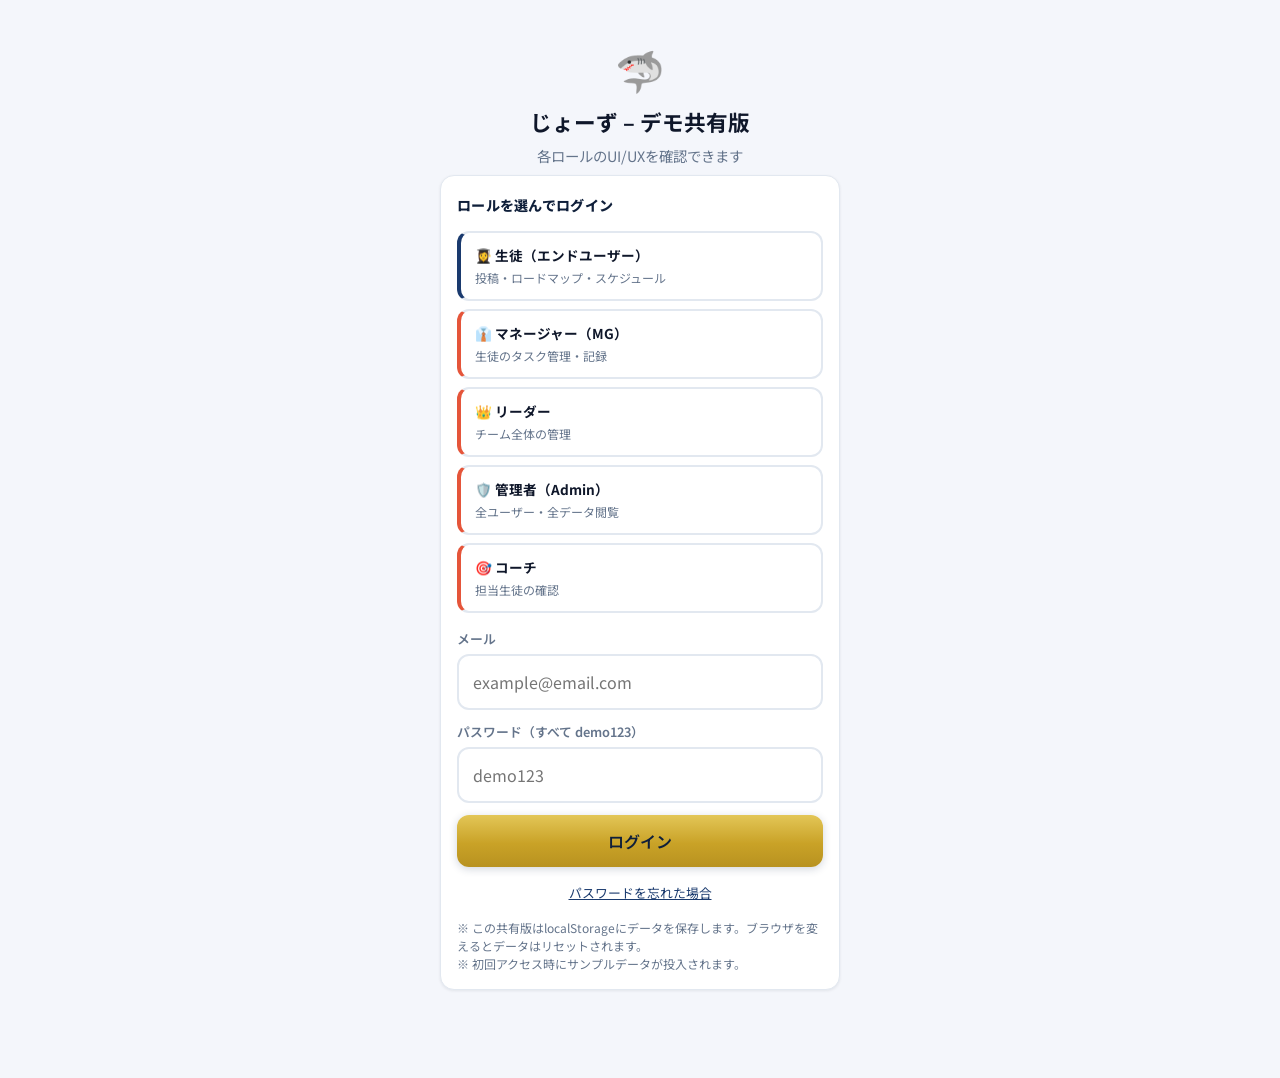
==== commit 45de13f3: "Sync demo with local index: full roles, admin org, teams, invite links, manifest Made-with: Cursor" ====
--- a/jouzu-demo-share.html
+++ b/jouzu-demo-share.html
@@ -6,7 +6,8 @@
   <meta name="theme-color" content="#1a3a6e" id="metaThemeColor" />
   <meta name="apple-mobile-web-app-capable" content="yes" />
   <meta name="apple-mobile-web-app-status-bar-style" content="default" />
-  <title>じょーず - デモ共有版</title>
+  <link rel="manifest" href="manifest.webmanifest" />
+  <title>じょーず – デモ共有版</title>
   <link rel="preconnect" href="https://fonts.googleapis.com" />
   <link rel="preconnect" href="https://fonts.gstatic.com" crossorigin />
   <link href="https://fonts.googleapis.com/css2?family=Noto+Sans+JP:wght@400;600;700&display=swap" rel="stylesheet" />
@@ -187,12 +188,20 @@
 }
 
 .card-title {
-  font-size: 0.7rem;
-  font-weight: 600;
-  color: var(--muted);
-  text-transform: uppercase;
-  letter-spacing: 0.04em;
-  margin: 0 0 8px;
+  font-size: 0.88rem;
+  font-weight: 800;
+  color: var(--text);
+  letter-spacing: 0.02em;
+  line-height: 1.35;
+  margin: 0 0 10px;
+}
+
+html[data-brand="snsclub"] .card-title {
+  color: #0f1f3a;
+}
+
+html[data-brand="levela"] .card-title {
+  color: #1c1917;
 }
 
 .btn {
@@ -242,6 +251,13 @@
   width: auto;
 }
 
+/* ホーム：メインCTAをスケジュールを開くと同じ primary・全幅に */
+.home-student-cta {
+  width: 100%;
+  box-sizing: border-box;
+  margin-top: 10px;
+}
+
 .input {
   width: 100%;
   padding: 14px 14px;
@@ -457,6 +473,169 @@
   font-size: 0.65rem;
   color: var(--muted);
   margin-top: 4px;
+}
+
+.stat-box--starter-home {
+  display: flex;
+  flex-direction: column;
+  justify-content: center;
+  min-height: 72px;
+}
+
+.stat-box--starter-home .lbl {
+  margin-top: 0;
+  margin-bottom: 2px;
+}
+
+.stat-box--starter-home-bar {
+  margin: 4px 0;
+}
+
+.stat-box--starter-home-pct {
+  font-size: 1.05rem !important;
+  margin-top: 2px;
+}
+
+/* --- Login: password reset --- */
+.login-forgot-wrap {
+  margin: 12px 0 0;
+  text-align: center;
+}
+.btn-text-link {
+  background: none;
+  border: none;
+  padding: 0;
+  margin: 0;
+  font-size: 0.8rem;
+  color: var(--brand-dark, #0284c7);
+  text-decoration: underline;
+  cursor: pointer;
+  font-family: inherit;
+}
+html[data-brand="snsclub"] .btn-text-link {
+  color: #1a3a6e;
+}
+.login-pwreset-panel {
+  margin-top: 14px;
+  padding: 14px 12px;
+  border-radius: var(--radius, 14px);
+  border: 1px solid #e2e8f0;
+  background: #f8fafc;
+  text-align: left;
+}
+.login-pwreset-title {
+  margin: 0 0 8px !important;
+  font-size: 0.95rem !important;
+}
+.login-pwreset-hint {
+  margin: 0 0 12px;
+  font-size: 0.72rem;
+  color: var(--muted);
+  line-height: 1.5;
+}
+.login-pwreset-step2 {
+  margin-top: 14px;
+  padding-top: 12px;
+  border-top: 1px dashed #cbd5e1;
+}
+.login-pwreset-demo-banner {
+  margin: 0 0 12px;
+  padding: 10px 12px;
+  border-radius: 10px;
+  background: #fef3c7;
+  border: 1px solid #fcd34d;
+  font-size: 0.75rem;
+  line-height: 1.45;
+  color: #78350f;
+}
+.pw-reset-code-disp {
+  font-size: 1.05rem;
+  letter-spacing: 0.12em;
+}
+.login-pwreset-back {
+  display: block;
+  margin: 14px auto 0;
+  text-align: center;
+}
+
+.sr-only {
+  position: absolute;
+  width: 1px;
+  height: 1px;
+  padding: 0;
+  margin: -1px;
+  overflow: hidden;
+  clip: rect(0, 0, 0, 0);
+  white-space: nowrap;
+  border: 0;
+}
+
+/* --- Admin: starter program day editor --- */
+.admin-starter-card {
+  margin-bottom: 14px;
+}
+.admin-starter-hint {
+  margin: 0 0 12px;
+  font-size: 0.78rem;
+  color: var(--muted);
+  line-height: 1.5;
+}
+.admin-starter-list {
+  display: flex;
+  flex-direction: column;
+  gap: 8px;
+  max-height: 420px;
+  overflow-y: auto;
+  padding: 2px 0;
+}
+.admin-starter-row {
+  display: grid;
+  grid-template-columns: 52px 1fr auto;
+  gap: 8px;
+  align-items: center;
+  padding: 8px 10px;
+  background: #f8fafc;
+  border-radius: 10px;
+  border: 1px solid #e8edf3;
+}
+.admin-starter-idx {
+  font-size: 0.65rem;
+  font-weight: 800;
+  color: var(--muted);
+  letter-spacing: 0.02em;
+}
+.admin-starter-title {
+  font-size: 0.74rem;
+  line-height: 1.35;
+  color: var(--text);
+  min-width: 0;
+}
+.admin-starter-days-label {
+  display: flex;
+  align-items: center;
+  gap: 4px;
+  flex-shrink: 0;
+}
+.admin-starter-day-input {
+  width: 52px !important;
+  min-width: 52px;
+  padding: 6px 8px !important;
+  text-align: center;
+}
+.admin-starter-days-unit {
+  font-size: 0.72rem;
+  color: var(--muted);
+  font-weight: 600;
+}
+
+.admin-sess-tasklib-card {
+  margin-bottom: 14px;
+}
+.admin-sess-tasklib-row {
+  margin-bottom: 8px;
+}
+.admin-sess-tasklib-input {
+  width: 100%;
 }
 
 .hidden {
@@ -1325,6 +1504,456 @@
   color: var(--muted);
 }
 
+/* --- Month grid（Googleカレンダー風・範囲選択） --- */
+.cal-schedule-stack {
+  display: flex;
+  flex-direction: column;
+  gap: 12px;
+  margin-bottom: 6px;
+}
+.cal-task-plus-btn {
+  width: 100%;
+  min-height: 54px;
+  border-radius: 16px;
+  border: 2px solid var(--brand);
+  background: #fff;
+  color: var(--brand);
+  font-family: inherit;
+  cursor: pointer;
+  padding: 14px 18px;
+  box-shadow: 0 4px 14px rgba(15, 23, 42, 0.08);
+  -webkit-tap-highlight-color: transparent;
+  transition: background 0.15s ease, color 0.15s ease, border-color 0.15s ease;
+}
+.cal-task-plus-btn:active {
+  transform: scale(0.99);
+}
+.cal-task-plus-inner {
+  display: flex;
+  align-items: center;
+  justify-content: center;
+  gap: 10px;
+}
+.cal-task-plus-text {
+  font-size: 1.08rem;
+  font-weight: 800;
+  letter-spacing: 0.06em;
+}
+.cal-task-plus-icon {
+  font-size: 1.45rem;
+  font-weight: 800;
+  line-height: 1;
+}
+.cal-task-plus-btn--open {
+  background: var(--brand);
+  color: #fff;
+  border-color: var(--brand);
+  box-shadow: 0 4px 16px rgba(37, 99, 235, 0.35);
+}
+html[data-brand="snsclub"] .cal-task-plus-btn {
+  border-color: #c9a227;
+  color: #1a3a6e;
+  background: linear-gradient(180deg, #fffef8 0%, #f5efd6 100%);
+  box-shadow: 0 4px 14px rgba(26, 47, 82, 0.12);
+}
+html[data-brand="snsclub"] .cal-task-plus-btn--open {
+  background: linear-gradient(180deg, #e3c657 0%, #c9a227 55%, #b89220 100%);
+  color: #0f1f3a;
+  border-color: #a67c1a;
+  box-shadow: 0 4px 18px rgba(26, 47, 82, 0.28);
+}
+html[data-brand="levela"] .cal-task-plus-btn--open {
+  box-shadow: 0 4px 16px rgba(225, 29, 72, 0.35);
+}
+
+.cal-month-wrap {
+  padding: 8px 8px 6px;
+  margin-bottom: 6px;
+}
+.cal-month-head {
+  display: flex;
+  align-items: center;
+  gap: 4px;
+  margin-bottom: 4px;
+}
+.cal-period-tabs {
+  display: grid;
+  grid-template-columns: repeat(3, 1fr);
+  gap: 4px;
+  margin-bottom: 4px;
+}
+.cal-period-tab {
+  padding: 5px 4px;
+  border-radius: 8px;
+  border: 1.5px solid #e2e8f0;
+  background: #f8fafc;
+  font-size: 0.65rem;
+  font-weight: 700;
+  cursor: pointer;
+  font-family: inherit;
+  color: var(--text);
+  line-height: 1.2;
+  -webkit-tap-highlight-color: transparent;
+}
+.cal-period-tab--active {
+  background: #fff;
+  border-color: var(--brand);
+  color: var(--brand);
+  box-shadow: 0 0 0 1px rgba(37, 99, 235, 0.12);
+}
+html[data-brand="snsclub"] .cal-period-tab--active {
+  border-color: #c9a227;
+  color: #1a3a6e;
+  box-shadow: 0 0 0 1px rgba(201, 162, 39, 0.25);
+}
+.cal-period-tab:active {
+  background: #f1f5f9;
+}
+.cal-month-nav-btn {
+  width: 34px;
+  height: 34px;
+  border-radius: 50%;
+  border: none;
+  background: #f1f5f9;
+  font-size: 1.15rem;
+  line-height: 1;
+  cursor: pointer;
+  font-family: inherit;
+  color: var(--text);
+  display: flex;
+  align-items: center;
+  justify-content: center;
+}
+.cal-month-nav-btn:active {
+  background: #e2e8f0;
+}
+.cal-month-title {
+  flex: 1;
+  font-size: 0.92rem;
+  font-weight: 700;
+  text-align: center;
+  min-width: 0;
+}
+.cal-month-today-btn {
+  padding: 4px 8px;
+  border-radius: 8px;
+  border: 1px solid var(--brand);
+  background: #fff;
+  color: var(--brand);
+  font-size: 0.65rem;
+  font-weight: 700;
+  cursor: pointer;
+  font-family: inherit;
+  flex-shrink: 0;
+}
+html[data-brand="snsclub"] .cal-month-today-btn {
+  border-color: #c9a227;
+  color: #c9a227;
+}
+.cal-month-hint {
+  font-size: 0.6rem;
+  color: var(--muted);
+  line-height: 1.35;
+  margin: 0 0 4px;
+}
+.cal-m-weekday-row {
+  display: grid;
+  grid-template-columns: repeat(7, 1fr);
+  text-align: center;
+  margin-bottom: 0;
+}
+.cal-m-wd {
+  font-size: 0.58rem;
+  font-weight: 700;
+  color: var(--muted);
+  padding: 2px 0;
+}
+.cal-m-legend-block {
+  margin: 4px 0 8px;
+  padding: 0 2px;
+}
+.cal-m-task-legend {
+  margin: 0 0 4px;
+  padding: 0;
+  font-size: 0.58rem;
+  color: var(--muted);
+  line-height: 1.4;
+  display: flex;
+  align-items: flex-start;
+  gap: 6px;
+}
+.cal-m-task-legend:last-of-type {
+  margin-bottom: 0;
+}
+.cal-m-legend {
+  margin: 6px 0 0;
+  padding: 0;
+  font-size: 0.55rem;
+  color: var(--muted);
+  line-height: 1.4;
+}
+.cal-m-legend--today-hint {
+  display: flex;
+  align-items: flex-start;
+  gap: 6px;
+  padding: 6px 8px;
+  border-radius: 8px;
+  background: #f8fafc;
+  border: 1px solid #e2e8f0;
+}
+.cal-m-legend--today-hint strong {
+  font-weight: 800;
+  color: var(--text);
+}
+.cal-m-legend-today-ico {
+  display: block;
+  width: 14px;
+  height: 14px;
+  border-radius: 50%;
+  border: 2px solid #94a3b8;
+  margin-top: 2px;
+  flex-shrink: 0;
+}
+html[data-brand="snsclub"] .cal-m-legend-today-ico {
+  border-color: #c9a227;
+}
+.cal-m-legend-swatch {
+  flex-shrink: 0;
+  width: 8px;
+  height: 8px;
+  border-radius: 50%;
+  margin-top: 3px;
+}
+.cal-m-legend-swatch--task {
+  background: #10b981;
+  box-shadow: 0 0 0 1px rgba(16, 185, 129, 0.35);
+}
+.cal-m-legend-swatch--post {
+  background: linear-gradient(180deg, #fb923c 0%, #ea580c 100%);
+  box-shadow: 0 0 0 1px rgba(234, 88, 12, 0.35);
+}
+.cal-m-task-legend-dot {
+  flex-shrink: 0;
+  width: 8px;
+  height: 8px;
+  border-radius: 2px;
+  background: #10b981;
+  margin-top: 3px;
+}
+.cal-m-grid {
+  display: flex;
+  flex-direction: column;
+  gap: 0;
+  user-select: none;
+}
+.cal-m-row {
+  display: grid;
+  grid-template-columns: repeat(7, 1fr);
+  align-items: stretch;
+}
+.cal-m-day {
+  position: relative;
+  min-height: 46px;
+  border: none;
+  background: transparent;
+  cursor: pointer;
+  font-family: inherit;
+  padding: 2px 0 5px;
+  margin: 0;
+  display: flex;
+  flex-direction: column;
+  align-items: center;
+  justify-content: flex-start;
+  gap: 3px;
+  -webkit-tap-highlight-color: transparent;
+}
+.cal-m-done-badges {
+  display: flex;
+  flex-direction: row;
+  flex-wrap: wrap;
+  align-items: center;
+  justify-content: center;
+  gap: 3px;
+  position: relative;
+  z-index: 2;
+}
+.cal-m-done-badge {
+  font-size: 0.72rem;
+  font-weight: 800;
+  color: #fff;
+  min-width: 22px;
+  height: 22px;
+  padding: 0 6px;
+  border-radius: 999px;
+  line-height: 22px;
+  text-align: center;
+  flex-shrink: 0;
+  box-sizing: border-box;
+}
+.cal-m-done-badge--task {
+  background: #10b981;
+  box-shadow: 0 2px 5px rgba(16, 185, 129, 0.35);
+}
+.cal-m-done-badge--post {
+  background: linear-gradient(180deg, #fb923c 0%, #ea580c 100%);
+  box-shadow: 0 2px 5px rgba(234, 88, 12, 0.35);
+}
+html[data-brand="snsclub"] .cal-m-done-badge--task {
+  background: linear-gradient(180deg, #34d399 0%, #10b981 100%);
+}
+.cal-m-task-badge {
+  position: relative;
+  z-index: 2;
+  font-size: 0.78rem;
+  font-weight: 800;
+  color: #fff;
+  background: #10b981;
+  min-width: 24px;
+  height: 24px;
+  padding: 0 7px;
+  border-radius: 999px;
+  line-height: 24px;
+  text-align: center;
+  box-shadow: 0 2px 6px rgba(16, 185, 129, 0.4);
+  flex-shrink: 0;
+}
+html[data-brand="snsclub"] .cal-m-task-badge {
+  background: linear-gradient(180deg, #34d399 0%, #10b981 100%);
+  color: #fff;
+  box-shadow: 0 2px 8px rgba(5, 150, 105, 0.45);
+}
+.cal-m-day-num {
+  position: relative;
+  z-index: 2;
+  width: 28px;
+  height: 28px;
+  display: flex;
+  align-items: center;
+  justify-content: center;
+  border-radius: 50%;
+  font-size: 0.72rem;
+  font-weight: 600;
+  color: var(--text);
+}
+.cal-m-day-num-stack {
+  display: flex;
+  flex-direction: column;
+  align-items: center;
+  gap: 1px;
+  position: relative;
+  z-index: 2;
+}
+.cal-m-day-num--today-ring {
+  width: 28px;
+  height: 28px;
+  box-sizing: border-box;
+  display: flex;
+  align-items: center;
+  justify-content: center;
+  border-radius: 50%;
+  font-size: 0.72rem;
+  font-weight: 800;
+  background: #fff;
+  color: var(--text);
+  border: 2px solid #94a3b8;
+}
+html[data-brand="snsclub"] .cal-m-day-num--today-ring {
+  border-color: #c9a227;
+  color: #1a3a6e;
+  background: #fffef8;
+}
+.cal-m-today-lbl {
+  font-size: 0.5rem;
+  font-weight: 800;
+  color: #64748b;
+  line-height: 1;
+  letter-spacing: 0.06em;
+}
+html[data-brand="snsclub"] .cal-m-today-lbl {
+  color: #b45309;
+}
+.cal-m-day--muted .cal-m-day-num,
+.cal-m-day--muted .cal-m-day-num--today-ring {
+  color: #cbd5e1;
+  font-weight: 500;
+}
+html[data-brand="snsclub"] .cal-m-day--muted .cal-m-day-num--today-ring {
+  color: #94a3b8;
+  border-color: #cbd5e1;
+  background: #f8fafc;
+}
+.cal-m-day--in-range .cal-m-day-num,
+.cal-m-day--in-range .cal-m-day-num-stack,
+.cal-m-day--in-range .cal-m-day-num--today-ring {
+  z-index: 2;
+}
+/* 表示期間の帯：日付＋完了バッジの列全体にかかるようセルいっぱいに伸ばす */
+.cal-m-day--in-range::before {
+  content: '';
+  position: absolute;
+  left: 0;
+  right: 0;
+  top: 0;
+  bottom: 0;
+  height: auto;
+  transform: none;
+  background: #dbeafe;
+  z-index: 0;
+}
+.cal-m-day--range-start.cal-m-day--in-range::before {
+  left: 50%;
+  border-radius: 14px 0 0 14px;
+}
+.cal-m-day--range-end.cal-m-day--in-range::before {
+  right: 50%;
+  border-radius: 0 14px 14px 0;
+}
+.cal-m-day--range-start.cal-m-day--range-end.cal-m-day--in-range::before {
+  left: 22%;
+  right: 22%;
+  border-radius: 14px;
+}
+html[data-brand="snsclub"] .cal-m-day--in-range::before {
+  background: rgba(201, 162, 39, 0.2);
+}
+.cal-m-day--preview {
+  z-index: 3;
+}
+.cal-m-day--preview::after {
+  content: '';
+  position: absolute;
+  inset: 1px;
+  border-radius: 10px;
+  background: rgba(59, 130, 246, 0.28);
+  pointer-events: none;
+  z-index: 1;
+}
+html[data-brand="snsclub"] .cal-m-day--preview::after {
+  background: rgba(201, 162, 39, 0.35);
+}
+.cal-m-day--add-target .cal-m-day-num {
+  background: linear-gradient(180deg, #1a3a6e 0%, #0f1f3a 100%);
+  color: #fff;
+  box-shadow: 0 2px 8px rgba(15, 31, 58, 0.3);
+}
+html[data-brand="levela"] .cal-m-day--add-target .cal-m-day-num {
+  background: linear-gradient(180deg, #e11d48 0%, #881337 100%);
+}
+.cal-month-footer {
+  margin-top: 4px;
+  padding-top: 4px;
+  border-top: 1px solid #e2e8f0;
+}
+.cal-month-range-lbl {
+  display: block;
+  font-size: 0.68rem;
+  font-weight: 700;
+  color: var(--text);
+  margin-bottom: 0;
+  text-align: center;
+  line-height: 1.3;
+}
+
 /* --- Calendar view tabs & nav --- */
 .cal-view-tabs {
   display: flex;
@@ -1383,10 +2012,20 @@
 .cal-nav-btn:active { background: #f1f5f9; }
 
 .cal-nav-label {
-  font-size: 0.88rem;
+  flex: 1;
+  min-width: 0;
+  font-size: 0.78rem;
   font-weight: 700;
-  min-width: 110px;
+  line-height: 1.35;
   text-align: center;
+  padding: 0 4px;
+}
+
+.cal-day-week {
+  font-size: 0.72rem;
+  font-weight: 600;
+  color: var(--muted);
+  margin-left: 2px;
 }
 
 .cal-nav-today {
@@ -1411,6 +2050,16 @@
   gap: 6px;
   align-items: center;
 }
+.cal-add-target {
+  margin: 8px 0 0;
+  font-size: 0.78rem;
+  color: var(--muted);
+  line-height: 1.45;
+}
+.cal-add-target strong {
+  color: var(--text);
+  font-weight: 700;
+}
 .cal-other-row {
   margin-top: 8px;
 }
@@ -1418,6 +2067,27 @@
 /* --- Calendar day list --- */
 .cal-day-list {
   padding: 0;
+  margin-top: 4px;
+}
+
+.cal-day.cal-day-pickable {
+  cursor: pointer;
+  -webkit-tap-highlight-color: transparent;
+}
+.cal-day.cal-day-pickable:focus {
+  outline: 2px solid var(--brand);
+  outline-offset: 2px;
+}
+html[data-brand="snsclub"] .cal-day.cal-day-pickable:focus {
+  outline-color: #c9a227;
+}
+.cal-day.cal-day-selected {
+  border-color: var(--brand);
+  box-shadow: inset 3px 0 0 var(--brand);
+}
+html[data-brand="snsclub"] .cal-day.cal-day-selected {
+  border-color: #c9a227;
+  box-shadow: inset 3px 0 0 #c9a227;
 }
 
 .cal-day {
@@ -1480,6 +2150,371 @@
   font-size: 0.72rem;
   color: var(--muted);
   padding: 2px 0;
+}
+
+.cal-events-stack {
+  display: flex;
+  flex-direction: column;
+  gap: 6px;
+}
+
+/* 予定チップ（ホーム・スケジュール共通） */
+.sched-chip {
+  display: inline-flex;
+  align-items: center;
+  gap: 6px;
+  flex-wrap: nowrap;
+  max-width: 100%;
+  padding: 8px 10px;
+  border-radius: 10px;
+  border: 1.5px solid rgba(15, 23, 42, 0.12);
+  background: #fff;
+  font-size: 0.78rem;
+  font-weight: 600;
+  font-family: inherit;
+  text-align: left;
+  cursor: pointer;
+  line-height: 1.35;
+  transition: transform 0.1s, box-shadow 0.15s;
+  box-shadow: 0 1px 2px rgba(15, 23, 42, 0.04);
+}
+.sched-chip:active {
+  transform: scale(0.99);
+}
+.sched-chip.done {
+  opacity: 0.58;
+}
+.sched-chip-ico {
+  flex-shrink: 0;
+  font-size: 0.85rem;
+  line-height: 1;
+}
+.sched-chip-txt {
+  flex: 1;
+  min-width: 0;
+  word-break: break-word;
+  text-align: left;
+}
+.sched-chip-check {
+  flex-shrink: 0;
+  width: 22px;
+  height: 22px;
+  border-radius: 50%;
+  background: var(--ok);
+  color: #fff;
+  font-size: 0.68rem;
+  display: flex;
+  align-items: center;
+  justify-content: center;
+  font-weight: 800;
+  line-height: 1;
+}
+
+.sched-cal-chip {
+  width: 100%;
+  justify-content: flex-start;
+}
+
+/* カテゴリ別トーン（ACTIVITY_CATEGORIES の並びに対応） */
+.sched-tone-0 { background: #e0f2fe; border-color: #7dd3fc; color: #075985; }
+.sched-tone-1 { background: #dbeafe; border-color: #93c5fd; color: #1e40af; }
+.sched-tone-2 { background: #fef3c7; border-color: #fcd34d; color: #92400e; }
+.sched-tone-3 { background: #fce7f3; border-color: #f0abfc; color: #86198f; }
+.sched-tone-4 { background: #ffedd5; border-color: #fdba74; color: #9a3412; }
+.sched-tone-5 { background: #d1fae5; border-color: #6ee7b7; color: #065f46; }
+.sched-tone-6 { background: #ede9fe; border-color: #c4b5fd; color: #5b21b6; }
+.sched-tone-7 { background: #cffafe; border-color: #67e8f9; color: #155e75; }
+.sched-tone-8 { background: #fee2e2; border-color: #fca5a5; color: #991b1b; }
+.sched-tone-9 { background: #f1f5f9; border-color: #cbd5e1; color: #334155; }
+
+html[data-brand="snsclub"] .sched-tone-0,
+html[data-brand="snsclub"] .sched-tone-1 {
+  background: #e8eef8;
+  border-color: #94a8c9;
+  color: #1a3a6e;
+}
+html[data-brand="snsclub"] .sched-tone-2 {
+  background: #faf4e4;
+  border-color: #dfc88a;
+  color: #6b5418;
+}
+html[data-brand="snsclub"] .sched-tone-3 {
+  background: #f3e8f8;
+  border-color: #c9a8d8;
+  color: #4c3575;
+}
+
+.home-agenda-card .home-agenda-hint {
+  font-size: 0.72rem;
+  color: var(--muted);
+  margin: -4px 0 10px;
+  line-height: 1.45;
+}
+.home-agenda-hint-ring {
+  display: inline-block;
+  vertical-align: -2px;
+  width: 12px;
+  height: 12px;
+  border-radius: 50%;
+  border: 2px solid var(--brand);
+  margin: 0 2px;
+  box-sizing: border-box;
+}
+html[data-brand="snsclub"] .home-agenda-hint-ring {
+  border-color: #c9a227;
+}
+.home-agenda-list {
+  margin: 0 0 12px;
+}
+.home-agenda-all-done {
+  margin: 0 0 14px;
+  padding: 14px 12px;
+  border-radius: 14px;
+  background: linear-gradient(145deg, #ecfdf5 0%, #d1fae5 100%);
+  border: 1px solid #6ee7b7;
+  text-align: center;
+}
+.home-agenda-all-done-title {
+  margin: 0 0 6px;
+  font-size: 1.05rem;
+  font-weight: 800;
+  color: #065f46;
+  line-height: 1.3;
+}
+.home-agenda-all-done-sub {
+  margin: 0;
+  font-size: 0.78rem;
+  color: #047857;
+  line-height: 1.45;
+}
+html[data-brand="snsclub"] .home-agenda-all-done {
+  background: linear-gradient(145deg, #f0fdf4 0%, #dcfce7 100%);
+  border-color: #86efac;
+}
+html[data-brand="snsclub"] .home-agenda-all-done-title {
+  color: #14532d;
+}
+html[data-brand="snsclub"] .home-agenda-all-done-sub {
+  color: #166534;
+}
+.home-agenda-list--after-done {
+  margin-top: 4px;
+}
+.home-agenda-next-heading {
+  margin: 0 0 10px;
+  font-size: 0.82rem;
+  font-weight: 800;
+  color: var(--text);
+}
+.home-agenda-tomorrow-empty {
+  margin: 0;
+  padding: 12px 10px;
+  font-size: 0.8rem;
+  color: var(--muted);
+  line-height: 1.45;
+  border-radius: 12px;
+  border: 1px dashed #cbd5e1;
+  background: #f8fafc;
+}
+.home-agenda-group--day {
+  margin-bottom: 10px;
+  padding: 10px 10px 8px;
+  border-radius: 12px;
+  border: 1px solid #e2e8f0;
+  background: #f8fafc;
+  box-shadow: 0 1px 2px rgba(15, 23, 42, 0.04);
+}
+.home-agenda-group--day:last-child {
+  margin-bottom: 0;
+}
+.home-agenda-group--day.home-agenda-group--today {
+  background: linear-gradient(180deg, #fffbeb 0%, #fef3c7 100%);
+  border: 1px solid rgba(251, 191, 36, 0.45);
+  box-shadow: inset 0 1px 0 rgba(255, 255, 255, 0.6);
+}
+html[data-brand="snsclub"] .home-agenda-group--day.home-agenda-group--today {
+  background: linear-gradient(180deg, #fcfaf3 0%, #f5edd8 100%);
+  border-color: rgba(201, 162, 39, 0.4);
+}
+.home-agenda-day-label {
+  font-size: 0.78rem;
+  font-weight: 800;
+  color: var(--text);
+  margin: 0 0 8px;
+  line-height: 1.2;
+}
+.home-agenda-day-stack {
+  display: flex;
+  flex-direction: column;
+  gap: 8px;
+}
+.home-agenda-item {
+  display: flex;
+  align-items: stretch;
+  gap: 6px;
+}
+.home-agenda-item .home-agenda-chip {
+  flex: 1;
+  min-width: 0;
+  width: 100%;
+  justify-content: flex-start;
+}
+.home-agenda-check-slot {
+  flex-shrink: 0;
+  width: 26px;
+  height: 26px;
+  display: flex;
+  align-items: center;
+  justify-content: center;
+}
+.home-agenda-check-pending {
+  width: 20px;
+  height: 20px;
+  border-radius: 50%;
+  border: 2.5px solid var(--brand);
+  box-sizing: border-box;
+  background: rgba(255, 255, 255, 0.85);
+}
+html[data-brand="snsclub"] .home-agenda-check-pending {
+  border-color: #c9a227;
+}
+.home-agenda-check-done {
+  width: 22px;
+  height: 22px;
+  border-radius: 50%;
+  background: var(--ok);
+  color: #fff;
+  font-size: 0.72rem;
+  font-weight: 800;
+  display: flex;
+  align-items: center;
+  justify-content: center;
+  line-height: 1;
+}
+.home-agenda-memo-btn {
+  flex-shrink: 0;
+  align-self: center;
+  display: inline-flex;
+  flex-direction: column;
+  align-items: center;
+  justify-content: center;
+  gap: 1px;
+  padding: 5px 6px;
+  min-width: 44px;
+  border-radius: 10px;
+  border: 1.5px solid #e2e8f0;
+  background: #fff;
+  font-size: 0.6rem;
+  font-weight: 700;
+  cursor: pointer;
+  font-family: inherit;
+  color: var(--muted);
+  line-height: 1.1;
+  -webkit-tap-highlight-color: transparent;
+}
+.home-agenda-memo-ico {
+  font-size: 0.85rem;
+  line-height: 1;
+}
+.home-agenda-memo-lbl {
+  font-size: 0.58rem;
+  letter-spacing: -0.02em;
+}
+.home-agenda-memo-btn:active {
+  background: #f1f5f9;
+  border-color: var(--brand);
+  color: var(--brand);
+}
+html[data-brand="snsclub"] .home-agenda-memo-btn:active {
+  border-color: #c9a227;
+  color: #1a3a6e;
+}
+
+/* ホームからのメモ追加モーダル */
+.home-memo-modal {
+  display: none;
+  position: fixed;
+  inset: 0;
+  z-index: 400;
+  align-items: flex-end;
+  justify-content: center;
+  padding: 12px;
+  padding-bottom: max(12px, env(safe-area-inset-bottom));
+  box-sizing: border-box;
+}
+.home-memo-modal.home-memo-modal--open {
+  display: flex;
+}
+.home-memo-modal-backdrop {
+  position: absolute;
+  inset: 0;
+  background: rgba(15, 23, 42, 0.5);
+}
+.home-memo-modal-panel {
+  position: relative;
+  width: 100%;
+  max-width: 420px;
+  max-height: min(70vh, 420px);
+  overflow-y: auto;
+  background: var(--surface);
+  border-radius: 14px;
+  padding: 14px 14px 16px;
+  box-shadow: 0 -12px 40px rgba(0, 0, 0, 0.18);
+}
+.home-memo-modal-title {
+  margin: 0 0 4px;
+  font-size: 0.95rem;
+  font-weight: 800;
+}
+.home-memo-modal-meta {
+  margin: 0 0 10px;
+  font-size: 0.72rem;
+  color: var(--muted);
+  font-weight: 600;
+}
+.home-memo-modal-panel .input {
+  width: 100%;
+  box-sizing: border-box;
+  min-height: 100px;
+  max-height: 200px;
+  resize: vertical;
+}
+.home-memo-modal-actions {
+  display: flex;
+  gap: 8px;
+  margin-top: 12px;
+  justify-content: flex-end;
+}
+.home-memo-modal-actions .btn {
+  flex: 1;
+}
+
+.sched-session-card {
+  margin-bottom: 10px;
+}
+.sched-session-hint,
+.sched-session-empty {
+  font-size: 0.75rem;
+  color: var(--muted);
+  line-height: 1.45;
+  margin: 0 0 10px;
+}
+.sched-session-auto-hint {
+  font-size: 0.72rem;
+  color: var(--text);
+  line-height: 1.5;
+  margin: 0 0 12px;
+  padding: 10px 10px;
+  border-radius: 10px;
+  background: #f0f9ff;
+  border: 1px solid #bae6fd;
+}
+.sched-session-auto-hint strong {
+  font-weight: 800;
+}
+html[data-brand="snsclub"] .sched-session-auto-hint {
+  background: #fffdf7;
+  border-color: rgba(201, 162, 39, 0.35);
 }
 
 .schedule-mini-list {
@@ -2121,6 +3156,96 @@
 
 html[data-brand="snsclub"] .gantt-phase-bar-fill.phase3-fill {
   background: linear-gradient(90deg, #6b4c9a, #4c3575);
+}
+
+/* === Custom steps (追加プロセス) === */
+.gantt-custom-phase {
+  border-style: dashed;
+  background: #fefef8;
+}
+.gantt-custom-phase.phase-complete {
+  border-style: solid;
+}
+html[data-brand="snsclub"] .gantt-custom-phase {
+  background: #faf8ef;
+}
+.custom-phase-fill {
+  background: linear-gradient(90deg, #f59e0b, #d97706);
+}
+html[data-brand="snsclub"] .custom-phase-fill {
+  background: linear-gradient(90deg, #c9a227, #a88520);
+}
+.gantt-add-step-btn {
+  display: block;
+  width: 100%;
+  margin-top: 10px;
+  padding: 10px 0;
+  border: 2px dashed #d1d5db;
+  border-radius: 12px;
+  background: transparent;
+  color: var(--muted);
+  font-size: 0.82rem;
+  font-weight: 600;
+  cursor: pointer;
+  font-family: inherit;
+  transition: all 0.15s;
+}
+.gantt-add-step-btn:active {
+  border-color: var(--brand);
+  color: var(--brand);
+  background: rgba(14, 165, 233, 0.04);
+}
+html[data-brand="snsclub"] .gantt-add-step-btn:active {
+  border-color: #c9a227;
+  color: #c9a227;
+  background: rgba(201, 162, 39, 0.06);
+}
+.custom-step-add-form {
+  margin-top: 10px;
+  padding: 12px;
+  border: 2px solid var(--brand);
+  border-radius: 12px;
+  background: var(--surface);
+}
+html[data-brand="snsclub"] .custom-step-add-form {
+  border-color: #c9a227;
+}
+.custom-step-add-form .input {
+  margin-bottom: 6px;
+}
+.custom-step-add-hint {
+  font-size: 0.7rem;
+  color: var(--muted);
+  margin: 0 0 10px;
+  line-height: 1.4;
+}
+.custom-step-add-actions {
+  display: flex;
+  gap: 8px;
+}
+.custom-step-add-actions .btn {
+  flex: 1;
+}
+
+.gantt-custom-step-del {
+  flex-shrink: 0;
+  width: 30px;
+  height: 30px;
+  border: none;
+  background: none;
+  color: var(--muted);
+  font-size: 0.82rem;
+  cursor: pointer;
+  border-radius: 8px;
+  display: flex;
+  align-items: center;
+  justify-content: center;
+  font-family: inherit;
+  transition: background 0.15s, color 0.15s;
+}
+.gantt-custom-step-del:active {
+  background: #fee2e2;
+  color: #ef4444;
 }
 
 /* === Post selector pills === */
@@ -2379,6 +3504,123 @@
   font-size: 0.75rem;
   color: var(--warn, #ef4444);
   font-weight: 600;
+}
+
+/* --- 入会直後「はじめのスプリント」バナー --- */
+.early-sprint-banner {
+  margin: 0 0 14px;
+  padding: 14px 14px 12px;
+  border-radius: 14px;
+  background: linear-gradient(135deg, #fffbeb 0%, #fef3c7 45%, #fde68a 100%);
+  border: 2px solid rgba(217, 119, 6, 0.45);
+  box-shadow: 0 4px 20px rgba(217, 119, 6, 0.12);
+}
+
+.early-sprint-banner--compact {
+  margin-bottom: 10px;
+  padding: 10px 12px 10px;
+}
+
+.early-sprint-badge {
+  display: inline-block;
+  font-size: 0.62rem;
+  font-weight: 800;
+  letter-spacing: 0.06em;
+  color: #92400e;
+  background: rgba(255, 255, 255, 0.7);
+  border-radius: 999px;
+  padding: 3px 10px;
+  margin-bottom: 8px;
+}
+
+.early-sprint-title {
+  margin: 0 0 6px;
+  font-size: 0.95rem;
+  font-weight: 800;
+  color: #78350f;
+  line-height: 1.45;
+}
+
+.early-sprint-banner--compact .early-sprint-title {
+  font-size: 0.88rem;
+}
+
+.early-sprint-sub {
+  margin: 0 0 8px;
+  font-size: 0.78rem;
+  color: #92400e;
+  line-height: 1.5;
+}
+
+.early-sprint-banner--compact .early-sprint-sub {
+  font-size: 0.72rem;
+  margin-bottom: 6px;
+}
+
+.early-sprint-hint {
+  margin: 0 0 8px;
+  font-size: 0.76rem;
+  color: #a16207;
+  line-height: 1.5;
+}
+
+.early-sprint-dual {
+  display: flex;
+  align-items: center;
+  gap: 10px;
+  margin-bottom: 8px;
+}
+
+.early-sprint-dual--sub {
+  margin-top: -4px;
+  margin-bottom: 10px;
+}
+
+.early-sprint-bar-track {
+  flex: 1;
+  min-width: 0;
+  height: 8px;
+  border-radius: 999px;
+  background: rgba(255, 255, 255, 0.75);
+  border: 1px solid rgba(180, 83, 9, 0.28);
+  overflow: hidden;
+}
+
+.early-sprint-bar-fill {
+  height: 100%;
+  border-radius: 999px;
+  transition: width 0.35s ease;
+}
+
+@media (prefers-reduced-motion: reduce) {
+  .early-sprint-bar-fill {
+    transition: none;
+  }
+}
+
+.early-sprint-bar-fill--time {
+  background: linear-gradient(90deg, #f59e0b, #ea580c);
+}
+
+.early-sprint-bar-fill--posts {
+  background: linear-gradient(90deg, #059669, #10b981);
+}
+
+.early-sprint-bar-lbl {
+  font-size: 0.68rem;
+  font-weight: 700;
+  color: #713f12;
+  white-space: nowrap;
+}
+
+.early-sprint-cta {
+  margin-top: 4px;
+  width: 100%;
+}
+
+html[data-brand="snsclub"] .early-sprint-banner {
+  border-color: rgba(201, 162, 39, 0.55);
+  box-shadow: 0 4px 20px rgba(201, 162, 39, 0.15);
 }
 
 /* === ロードマップタブ === */
@@ -2475,6 +3717,288 @@
   color: var(--muted);
 }
 
+/* --- Post plan row (sync to schedule) --- */
+.post-plan-row {
+  margin-top: 10px;
+  padding-top: 10px;
+  border-top: 1px solid #e8edf5;
+}
+.post-plan-label {
+  margin: 0 0 6px !important;
+  font-size: 0.72rem !important;
+  color: var(--muted);
+}
+.post-plan-row-inner {
+  display: flex;
+  gap: 8px;
+  align-items: center;
+  flex-wrap: wrap;
+}
+.post-plan-date-input {
+  flex: 1;
+  min-width: 140px;
+}
+.post-plan-hint {
+  margin: 6px 0 0;
+  font-size: 0.65rem;
+  color: var(--muted);
+  line-height: 1.45;
+}
+
+.post-workflow-done-row {
+  margin: 12px 0 0;
+  padding: 12px 12px;
+  border-radius: 12px;
+  background: #f0fdf4;
+  border: 1px solid #bbf7d0;
+}
+.post-workflow-done-label {
+  margin: 0 0 6px !important;
+  font-size: 0.72rem !important;
+  color: #166534 !important;
+}
+.post-workflow-done-hint {
+  margin: 8px 0 0;
+  font-size: 0.65rem;
+  color: #15803d;
+  line-height: 1.45;
+}
+html[data-brand="snsclub"] .post-workflow-done-row {
+  background: #fffdf7;
+  border-color: rgba(201, 162, 39, 0.35);
+}
+html[data-brand="snsclub"] .post-workflow-done-label {
+  color: #1a3a6e !important;
+}
+html[data-brand="snsclub"] .post-workflow-done-hint {
+  color: var(--muted);
+}
+
+/* --- Post tab monthly rhythm（メイン作業の下に俯瞰用で表示） --- */
+.post-heatmap-card {
+  padding: 12px 14px 14px;
+  margin-bottom: 10px;
+}
+.post-heatmap-card--below-posts {
+  margin-top: 18px;
+  border-style: dashed;
+  border-color: #e2e8f0;
+  background: #fafbfc;
+}
+.post-heatmap-month-stats {
+  margin: 0 0 10px;
+  padding: 10px 12px;
+  border-radius: 12px;
+  background: #fff;
+  border: 1px solid #e8edf3;
+}
+.ph-month-stat-row {
+  display: flex;
+  align-items: center;
+  flex-wrap: wrap;
+  gap: 6px 10px;
+  font-size: 0.82rem;
+  line-height: 1.4;
+  color: var(--text);
+}
+.ph-month-stat-row--sub {
+  margin-top: 8px;
+  padding-top: 8px;
+  border-top: 1px solid #f1f5f9;
+  font-size: 0.76rem;
+  color: var(--muted);
+}
+.ph-month-label {
+  font-weight: 800;
+  color: var(--text);
+  margin-right: 4px;
+}
+.ph-month-val strong {
+  font-weight: 800;
+  color: var(--text);
+}
+.ph-month-val--done strong {
+  color: #059669;
+}
+.ph-month-val--plan strong {
+  color: #4f46e5;
+}
+.ph-month-sep {
+  color: #cbd5e1;
+  font-weight: 700;
+}
+.post-heatmap-head {
+  display: flex;
+  flex-direction: column;
+  gap: 8px;
+  margin-bottom: 8px;
+}
+.post-heatmap-title {
+  margin: 0 !important;
+}
+.post-heatmap-nav {
+  display: flex;
+  align-items: center;
+  gap: 8px;
+  flex-wrap: wrap;
+}
+.post-heatmap-nav-btn {
+  width: 36px;
+  height: 36px;
+  border-radius: 10px;
+  border: 1px solid #e2e8f0;
+  background: #fff;
+  font-size: 1.1rem;
+  line-height: 1;
+  cursor: pointer;
+  color: var(--text);
+  font-family: inherit;
+}
+.post-heatmap-month {
+  font-size: 0.85rem;
+  font-weight: 700;
+  color: var(--text);
+  flex: 1;
+  min-width: 0;
+}
+.post-heatmap-today-btn {
+  padding: 6px 12px;
+  border-radius: 8px;
+  border: 1px solid #e2e8f0;
+  background: #f8fafc;
+  font-size: 0.72rem;
+  font-weight: 600;
+  cursor: pointer;
+  font-family: inherit;
+  color: var(--muted);
+}
+.post-heatmap-legend {
+  margin: 0 0 10px;
+  font-size: 0.65rem;
+  color: var(--muted);
+  line-height: 1.5;
+}
+.ph-leg { font-weight: 700; margin-right: 2px; }
+.ph-leg--plan { color: #6366f1; }
+.ph-leg--done { color: #10b981; }
+.post-heat-wd-row {
+  display: grid;
+  grid-template-columns: repeat(7, 1fr);
+  gap: 2px;
+  margin-bottom: 4px;
+}
+.post-heat-wd {
+  text-align: center;
+  font-size: 0.58rem;
+  font-weight: 700;
+  color: var(--muted);
+}
+.post-heat-grid {
+  display: flex;
+  flex-direction: column;
+  gap: 3px;
+}
+.post-heat-row {
+  display: grid;
+  grid-template-columns: repeat(7, 1fr);
+  gap: 3px;
+}
+.post-heat-cell {
+  min-height: 38px;
+  border-radius: 8px;
+  border: 1px solid #e8edf3;
+  background: #fff;
+  padding: 3px 2px 4px;
+  display: flex;
+  flex-direction: column;
+  align-items: center;
+  justify-content: flex-start;
+  font-size: 0.62rem;
+  position: relative;
+}
+.post-heat-cell--has-data {
+  background: #f1f5f9;
+  border-color: #cbd5e1;
+}
+.post-heat-cell--muted {
+  opacity: 0.38;
+}
+.post-heat-cell--today {
+  outline: 2px solid var(--brand);
+  outline-offset: -1px;
+}
+.post-heat-day {
+  font-weight: 700;
+  color: var(--text);
+  line-height: 1.1;
+}
+.post-heat-dot-stack {
+  display: flex;
+  flex-direction: column;
+  align-items: center;
+  gap: 2px;
+  margin-top: 3px;
+  min-height: 12px;
+}
+.post-heat-dot-stack--one-pochi {
+  flex-direction: row;
+  flex-wrap: wrap;
+  justify-content: center;
+  gap: 4px 6px;
+}
+.post-heat-metric {
+  display: inline-flex;
+  align-items: center;
+  gap: 3px;
+}
+.ph-metric-count {
+  font-size: 0.62rem;
+  font-weight: 800;
+  color: var(--text);
+  line-height: 1;
+  min-width: 1em;
+}
+.post-heat-metric--done .ph-metric-count {
+  color: #059669;
+}
+.post-heat-metric--plan .ph-metric-count {
+  color: #4f46e5;
+}
+.post-heat-dot-row {
+  display: flex;
+  flex-wrap: wrap;
+  justify-content: center;
+  align-items: center;
+  gap: 3px;
+  max-width: 100%;
+}
+.ph-round {
+  width: 6px;
+  height: 6px;
+  border-radius: 50%;
+  flex-shrink: 0;
+}
+.ph-round--plan {
+  background: #6366f1;
+  box-shadow: 0 0 0 1px rgba(99, 102, 241, 0.2);
+}
+.ph-round--done {
+  width: 8px;
+  height: 8px;
+  background: #10b981;
+  box-shadow: 0 0 0 2px rgba(16, 185, 129, 0.25);
+}
+.ph-round-more {
+  font-size: 0.48rem;
+  font-weight: 800;
+  color: #64748b;
+  line-height: 1;
+}
+
+.rm-session-bulk-posts-card {
+  margin-bottom: 14px;
+}
+
 /* --- Post add card (compact) --- */
 .post-add-card { padding: 12px 14px; }
 .post-add-row {
@@ -2505,6 +4029,90 @@
 }
 
 /* --- Milestone roadmap --- */
+.rm-milestone-current {
+  margin: 0 0 16px;
+  padding: 0 0 14px;
+  border-bottom: 3px solid var(--brand, #3b82f6);
+}
+
+.rm-milestone-current-kicker {
+  margin: 0 0 8px;
+  font-size: 0.7rem;
+  font-weight: 800;
+  letter-spacing: 0.06em;
+  color: var(--muted);
+}
+
+.rm-milestone-current-head {
+  display: flex;
+  align-items: flex-start;
+  gap: 10px;
+  margin-bottom: 8px;
+}
+
+.rm-milestone-current-ico {
+  font-size: 1.45rem;
+  line-height: 1.15;
+  flex-shrink: 0;
+}
+
+.rm-milestone-current-title {
+  margin: 0;
+  flex: 1;
+  min-width: 0;
+  font-size: 1.12rem;
+  font-weight: 800;
+  line-height: 1.35;
+  color: var(--text);
+}
+
+.rm-milestone-current-title--done {
+  color: var(--ok, #16a34a);
+}
+
+.rm-milestone-current-sub {
+  margin: 0 0 10px;
+  font-size: 0.78rem;
+  line-height: 1.5;
+  color: var(--muted);
+  font-weight: 500;
+}
+
+.rm-milestone-current-sub strong {
+  color: var(--text);
+  font-weight: 800;
+}
+
+.rm-milestone-current-postline {
+  margin: 0;
+  padding-top: 10px;
+  border-top: 1px solid #e2e8f0;
+  font-size: 0.74rem;
+  color: var(--muted);
+  font-weight: 600;
+}
+
+.rm-milestone-current-postline strong {
+  font-size: 0.88rem;
+  font-weight: 800;
+  color: var(--text);
+}
+
+html[data-brand="snsclub"] .rm-milestone-current {
+  border-bottom-color: #c9a227;
+}
+
+.rm-milestone.rm-milestone--focus {
+  background: rgba(59, 130, 246, 0.07);
+  border-radius: 12px;
+  padding: 10px 10px;
+  margin: 4px 0;
+}
+
+html[data-brand="snsclub"] .rm-milestone.rm-milestone--focus {
+  background: rgba(201, 162, 39, 0.12);
+}
+
 .rm-milestone {
   display: flex;
   gap: 12px;
@@ -2649,10 +4257,480 @@
 }
 
 /* --- Session task cards --- */
+.rm-session-register-card {
+  margin-bottom: 10px;
+}
+.rm-session-register-card--hint-only {
+  background: #f8fafc;
+  border-style: dashed;
+}
+.rm-session-create-next-wrap {
+  margin-top: 12px;
+  padding-top: 12px;
+  border-top: 1px dashed #e2e8f0;
+}
+.rm-session-create-next-title {
+  margin: 0 0 8px;
+  font-size: 0.8rem;
+  font-weight: 800;
+  color: var(--text);
+}
 .rm-session-card {
   padding-bottom: 6px;
   border: 1px solid #f0f0f0;
   box-shadow: none;
+}
+
+.rm-session-card-top {
+  display: flex;
+  flex-wrap: wrap;
+  align-items: center;
+  gap: 8px 12px;
+  margin-bottom: 8px;
+  padding-bottom: 8px;
+  border-bottom: 1px solid #e2e8f0;
+}
+
+.rm-session-title-block {
+  flex: 1;
+  min-width: 0;
+}
+
+.rm-session-title-block .rm-session-date {
+  display: block;
+  margin-top: 2px;
+}
+
+.rm-session-date-inline {
+  display: flex;
+  align-items: center;
+  gap: 6px;
+  flex-wrap: wrap;
+  margin-top: 4px;
+}
+.rm-session-date-shown {
+  font-size: 0.82rem;
+  font-weight: 600;
+  color: var(--text);
+}
+.rm-session-date-pencil {
+  border: none;
+  background: #e2e8f0;
+  color: var(--text);
+  width: 32px;
+  height: 32px;
+  border-radius: 8px;
+  font-size: 0.95rem;
+  line-height: 1;
+  cursor: pointer;
+  padding: 0;
+  -webkit-tap-highlight-color: transparent;
+}
+.rm-session-date-pencil:active {
+  opacity: 0.85;
+}
+.rm-session-date-edit-wrap {
+  display: flex;
+  flex-wrap: wrap;
+  align-items: center;
+  gap: 8px;
+  margin-top: 8px;
+}
+.rm-session-date-edit-wrap .rm-session-date-input {
+  flex: 1;
+  min-width: 140px;
+}
+.rm-session-goal-ta {
+  resize: vertical;
+  min-height: 72px;
+}
+
+.rm-session-next-layout {
+  display: flex;
+  flex-wrap: wrap;
+  align-items: flex-start;
+  gap: 16px 20px;
+}
+
+.rm-session-next-student {
+  flex: 0 1 auto;
+  width: 100%;
+  max-width: min(100%, 300px);
+  min-width: 0;
+}
+
+.rm-session-next-student-kicker {
+  margin: 0 0 8px;
+  font-size: 0.65rem;
+  font-weight: 700;
+  color: var(--muted);
+  letter-spacing: 0.04em;
+  text-transform: uppercase;
+}
+
+.rm-session-next-mg-rail {
+  flex: 1 1 200px;
+  min-width: 0;
+  display: flex;
+  flex-direction: column;
+  align-items: flex-end;
+  text-align: right;
+  padding-top: 4px;
+}
+
+.rm-session-next-mg-rail-title {
+  margin: 0 0 8px;
+  font-size: 0.65rem;
+  font-weight: 700;
+  color: var(--muted);
+  letter-spacing: 0.04em;
+  width: 100%;
+  text-align: right;
+  text-transform: uppercase;
+}
+
+.rm-mg-tab-caption {
+  margin: 0 0 10px;
+  font-size: 0.78rem;
+  font-weight: 700;
+  color: var(--text);
+  display: flex;
+  align-items: center;
+  gap: 8px;
+  flex-wrap: wrap;
+}
+
+.rm-mg-tab-caption-badge {
+  font-size: 0.6rem;
+  font-weight: 700;
+  color: var(--muted);
+  border: 1px solid #e2e8f0;
+  padding: 2px 8px;
+  border-radius: 999px;
+  background: #f8fafc;
+  text-transform: none;
+  letter-spacing: 0;
+}
+
+.rm-mg-bubble-row {
+  display: flex;
+  justify-content: flex-end;
+  width: 100%;
+}
+
+.rm-mg-bubble {
+  display: block;
+  max-width: 100%;
+  margin: 0;
+  padding: 12px 14px;
+  border-radius: 16px 16px 4px 16px;
+  background: #eef2ff;
+  border: 1px solid #c7d2fe;
+  font-size: 0.8rem;
+  line-height: 1.5;
+  color: var(--text);
+  word-break: break-word;
+  text-align: left;
+  box-shadow: 0 1px 0 rgba(15, 23, 42, 0.06);
+}
+
+.rm-mg-bubble--goal {
+  max-width: min(100%, 280px);
+}
+
+.rm-mg-bubble-empty {
+  margin: 0;
+  font-size: 0.72rem;
+  color: var(--muted);
+  line-height: 1.45;
+  padding: 6px 0;
+}
+
+.rm-session-next-mg-rail .rm-mg-bubble-empty {
+  text-align: right;
+  width: 100%;
+  max-width: 280px;
+}
+
+html[data-brand="snsclub"] .rm-mg-bubble {
+  background: linear-gradient(165deg, #fffbf0 0%, #fff5dc 100%);
+  border-color: #dfc885;
+  color: #1a3a6e;
+}
+
+html[data-brand="snsclub"] .rm-mg-tab-caption-badge {
+  border-color: #e8d9a8;
+  background: #fffdf7;
+  color: #5c4a1a;
+}
+
+.rm-session-next-time-hint {
+  margin: 0 0 6px;
+  font-size: 0.72rem;
+  color: var(--muted);
+  line-height: 1.4;
+}
+
+.rm-session-next-saved-note {
+  font-size: 0.8rem;
+  font-weight: 700;
+  color: var(--ok);
+  min-height: 44px;
+  display: flex;
+  align-items: center;
+  justify-content: center;
+  padding: 0 8px;
+  flex-shrink: 0;
+}
+
+.rm-session-next-footer {
+  display: flex;
+  align-items: center;
+  justify-content: flex-end;
+  gap: 10px;
+  margin-top: 12px;
+}
+.rm-session-next-toast {
+  font-size: 0.72rem;
+  font-weight: 700;
+  color: var(--ok);
+  flex: 1;
+  text-align: left;
+  min-height: 1.2em;
+}
+.rm-session-next-send {
+  width: 44px;
+  height: 44px;
+  border-radius: 50%;
+  border: 2px solid var(--brand);
+  background: #fff;
+  color: var(--brand);
+  font-size: 1.15rem;
+  line-height: 1;
+  cursor: pointer;
+  display: flex;
+  align-items: center;
+  justify-content: center;
+  padding: 0 0 0 3px;
+  flex-shrink: 0;
+  font-family: inherit;
+  -webkit-tap-highlight-color: transparent;
+}
+.rm-session-next-send:active {
+  opacity: 0.88;
+}
+html[data-brand="snsclub"] .rm-session-next-send {
+  border-color: #c9a227;
+  color: #1a3a6e;
+}
+
+.rm-session-subtabs {
+  display: grid;
+  grid-template-columns: repeat(3, 1fr);
+  gap: 4px;
+  margin-bottom: 10px;
+}
+
+.rm-session-subtab {
+  padding: 7px 4px;
+  border-radius: 8px;
+  border: 1px solid #e2e8f0;
+  background: #f8fafc;
+  font-size: 0.68rem;
+  font-weight: 700;
+  cursor: pointer;
+  font-family: inherit;
+  color: var(--text);
+  -webkit-tap-highlight-color: transparent;
+}
+
+.rm-session-subtab--active {
+  background: #fff;
+  border-color: var(--brand);
+  color: var(--brand);
+}
+
+html[data-brand="snsclub"] .rm-session-subtab--active {
+  border-color: #c9a227;
+  color: #1a3a6e;
+}
+
+.rm-session-panel {
+  min-height: 0;
+}
+
+.rm-mg-readonly {
+  margin: 0;
+  padding: 10px 12px;
+  border-radius: 10px;
+  border: 1px solid #e2e8f0;
+  background: #f8fafc;
+  font-size: 0.8rem;
+  line-height: 1.5;
+  color: var(--text);
+  max-height: 240px;
+  overflow-y: auto;
+  word-break: break-word;
+}
+
+/* スケジュール：予定追加ボトムシート（Googleカレンダー風） */
+.schedule-add-sheet {
+  position: fixed;
+  left: 0;
+  right: 0;
+  top: 0;
+  bottom: 0;
+  z-index: 500;
+  pointer-events: none;
+  visibility: hidden;
+}
+.schedule-add-sheet--open {
+  pointer-events: auto;
+  visibility: visible;
+}
+.schedule-add-sheet-backdrop {
+  position: absolute;
+  inset: 0;
+  background: rgba(15, 23, 42, 0.48);
+  opacity: 0;
+  transition: opacity 0.28s ease;
+}
+.schedule-add-sheet--open .schedule-add-sheet-backdrop {
+  opacity: 1;
+}
+.schedule-add-sheet-panel {
+  position: absolute;
+  left: 0;
+  right: 0;
+  bottom: 0;
+  max-height: min(92vh, 640px);
+  background: var(--surface);
+  border-radius: 18px 18px 0 0;
+  box-shadow: 0 -10px 48px rgba(15, 23, 42, 0.2);
+  display: flex;
+  flex-direction: column;
+  transform: translateY(100%);
+  transition: transform 0.34s cubic-bezier(0.32, 0.72, 0, 1);
+  padding-bottom: env(safe-area-inset-bottom, 0);
+}
+.schedule-add-sheet--open .schedule-add-sheet-panel {
+  transform: translateY(0);
+}
+.schedule-add-sheet-handle {
+  width: 40px;
+  height: 5px;
+  border-radius: 3px;
+  background: #e2e8f0;
+  margin: 10px auto 4px;
+  flex-shrink: 0;
+}
+.schedule-add-sheet-toolbar {
+  display: flex;
+  flex-direction: row;
+  align-items: center;
+  gap: 8px;
+  padding: 4px 8px 12px;
+  border-bottom: 1px solid #e2e8f0;
+  flex-shrink: 0;
+}
+.schedule-add-sheet-tb-btn {
+  border: none;
+  background: transparent;
+  font-family: inherit;
+  font-size: 0.88rem;
+  font-weight: 600;
+  cursor: pointer;
+  padding: 8px 4px;
+  color: var(--brand);
+  -webkit-tap-highlight-color: transparent;
+  flex-shrink: 0;
+}
+.schedule-add-sheet-cancel {
+  color: var(--muted);
+  font-weight: 600;
+}
+.schedule-add-sheet-save {
+  font-weight: 700;
+  color: var(--brand);
+}
+html[data-brand="snsclub"] .schedule-add-sheet-save {
+  color: #c9a227;
+}
+.schedule-add-sheet-title {
+  flex: 1;
+  min-width: 0;
+  font-size: 0.82rem;
+  font-weight: 800;
+  color: var(--text);
+  text-align: center;
+  line-height: 1.2;
+  white-space: nowrap;
+  overflow: hidden;
+  text-overflow: ellipsis;
+}
+.schedule-add-sheet-body {
+  flex: 1;
+  min-height: 0;
+  overflow-y: auto;
+  overflow-x: hidden;
+  padding: 12px 14px 20px;
+  -webkit-overflow-scrolling: touch;
+}
+.schedule-add-sheet-body .schedule-add-card-inner {
+  margin-bottom: 14px;
+}
+.schedule-add-sheet-body .sched-session-card {
+  margin-top: 0;
+  margin-bottom: 0;
+  border: 1px solid #e2e8f0;
+  box-shadow: none;
+}
+body.schedule-sheet-lock {
+  overflow: hidden;
+  touch-action: none;
+}
+
+/* PC・タブレット：予定追加シートを中央下のカード風に */
+@media (min-width: 769px) {
+  .schedule-add-sheet-panel {
+    left: 50%;
+    right: auto;
+    width: min(440px, calc(100vw - 48px));
+    bottom: max(20px, env(safe-area-inset-bottom, 0px));
+    max-height: min(calc(100vh - 40px), 620px);
+    border-radius: 16px;
+    box-shadow: 0 24px 64px rgba(15, 23, 42, 0.22);
+    transform: translate(-50%, calc(100% + 40px));
+  }
+  .schedule-add-sheet--open .schedule-add-sheet-panel {
+    transform: translate(-50%, 0);
+  }
+  .schedule-add-sheet-handle {
+    display: none;
+  }
+  .schedule-add-sheet-toolbar {
+    padding-top: 8px;
+  }
+}
+
+@media (hover: hover) and (pointer: fine) {
+  .schedule-add-sheet-tb-btn:hover {
+    filter: brightness(0.92);
+  }
+  .schedule-add-sheet-save:hover {
+    text-decoration: underline;
+    text-underline-offset: 2px;
+  }
+  .schedule-add-sheet-backdrop {
+    cursor: pointer;
+  }
+}
+
+@media (prefers-reduced-motion: reduce) {
+  .schedule-add-sheet-backdrop,
+  .schedule-add-sheet-panel {
+    transition-duration: 0.05s;
+  }
 }
 
 .rm-session-head {
@@ -2673,6 +4751,10 @@
   display: block;
   font-size: 0.7rem;
   color: var(--muted);
+}
+
+.rm-session-title-block .rm-session-date {
+  font-size: 0.72rem;
 }
 
 .rm-session-count {
@@ -2682,6 +4764,7 @@
   background: rgba(14, 165, 233, 0.08);
   padding: 2px 10px;
   border-radius: 10px;
+  margin-left: auto;
 }
 
 html[data-brand="snsclub"] .rm-session-count {
@@ -2870,30 +4953,30 @@
   <section id="loginScreen" class="screen active">
     <div style="text-align:center;padding:24px 16px 8px;">
       <div style="font-size:2.5rem;margin-bottom:8px;">🦈</div>
-      <h2 style="margin:0;font-size:1.35rem;">じょーず デモ共有版</h2>
+      <h2 style="margin:0;font-size:1.35rem;">じょーず – デモ共有版</h2>
       <p style="margin:8px 0 0;font-size:0.9rem;color:var(--muted);line-height:1.5;">各ロールのUI/UXを確認できます</p>
     </div>
     <div class="card" style="max-width:400px;margin:0 auto;">
       <p class="card-title" style="margin-top:4px;">ロールを選んでログイン</p>
       <div class="demo-grid" style="gap:8px;">
         <button type="button" class="quick-login" data-email="student@demo.local" data-password="demo123" style="border-left:4px solid #1a3a6e;">
-          <strong>生徒（エンドユーザー）</strong>
+          <strong>👩‍🎓 生徒（エンドユーザー）</strong>
           <span>投稿・ロードマップ・スケジュール</span>
         </button>
         <button type="button" class="quick-login" data-email="manager@demo.local" data-password="demo123" style="border-left:4px solid #e5553a;">
-          <strong>マネージャー（MG）</strong>
+          <strong>👔 マネージャー（MG）</strong>
           <span>生徒のタスク管理・記録</span>
         </button>
         <button type="button" class="quick-login" data-email="leader@demo.local" data-password="demo123" style="border-left:4px solid #e5553a;">
-          <strong>リーダー</strong>
+          <strong>👑 リーダー</strong>
           <span>チーム全体の管理</span>
         </button>
         <button type="button" class="quick-login" data-email="admin@demo.local" data-password="demo123" style="border-left:4px solid #e5553a;">
-          <strong>管理者（Admin）</strong>
+          <strong>🛡️ 管理者（Admin）</strong>
           <span>全ユーザー・全データ閲覧</span>
         </button>
         <button type="button" class="quick-login" data-email="coach@demo.local" data-password="demo123" style="border-left:4px solid #e5553a;">
-          <strong>コーチ</strong>
+          <strong>🎯 コーチ</strong>
           <span>担当生徒の確認</span>
         </button>
       </div>
@@ -2904,10 +4987,29 @@
         <input type="password" id="loginPassword" class="input" autocomplete="current-password" placeholder="demo123" />
         <button type="submit" class="btn btn-primary">ログイン</button>
       </form>
+      <p class="login-forgot-wrap"><button type="button" class="btn-text-link" id="linkForgotPassword">パスワードを忘れた場合</button></p>
+      <div id="loginPasswordResetPanel" class="login-pwreset-panel hidden">
+        <p class="card-title login-pwreset-title">パスワードの再設定</p>
+        <p class="login-pwreset-hint">本番では登録メールにリセット用のリンクやコードが届きます。このデモでは確認コードが下に表示されます。</p>
+        <label class="label" for="pwResetEmail">登録メールアドレス</label>
+        <input type="email" id="pwResetEmail" class="input" autocomplete="email" placeholder="example@email.com" />
+        <button type="button" class="btn btn-secondary btn-small" id="btnPwResetRequest" style="margin-top:8px;width:100%;">確認コードを発行</button>
+        <div id="pwResetStep2" class="login-pwreset-step2 hidden">
+          <p class="login-pwreset-demo-banner">（デモ）確認コード: <strong id="pwResetCodeDisplay" class="pw-reset-code-disp"></strong>（本番ではメール内のみ）</p>
+          <label class="label" for="pwResetCode">確認コード</label>
+          <input type="text" id="pwResetCode" class="input" inputmode="numeric" autocomplete="one-time-code" placeholder="6桁" maxlength="8" />
+          <label class="label" for="pwResetNew">新しいパスワード（8文字以上）</label>
+          <input type="password" id="pwResetNew" class="input" autocomplete="new-password" />
+          <label class="label" for="pwResetNew2">新しいパスワード（確認）</label>
+          <input type="password" id="pwResetNew2" class="input" autocomplete="new-password" />
+          <button type="button" class="btn btn-primary btn-small" id="btnPwResetComplete" style="margin-top:12px;width:100%;">パスワードを再設定</button>
+        </div>
+        <button type="button" class="btn-text-link login-pwreset-back" id="btnPwResetCancel">ログイン画面に戻る</button>
+      </div>
       <p style="font-size:0.75rem;color:var(--muted);margin:16px 0 0;line-height:1.5;">
-        ※ localStorageにデータを保存。ブラウザを変えるとリセット。初回にサンプルデータ投入。
+        ※ この共有版はlocalStorageにデータを保存します。ブラウザを変えるとデータはリセットされます。<br>
+        ※ 初回アクセス時にサンプルデータが投入されます。
       </p>
-      <button type="button" onclick="localStorage.clear();location.reload();" style="margin-top:12px;padding:8px 16px;border:1px solid #ccc;border-radius:8px;background:#fff;color:#e5553a;font-size:0.78rem;cursor:pointer;width:100%;">データをリセットして再読み込み</button>
     </div>
   </section>
 
@@ -2932,14 +5034,14 @@
       <section class="screen" data-screen="profile" id="screenProfile"><div id="profileContent"></div></section>
     </main>
     <nav class="bottom-nav" aria-label="メインメニュー">
-      <button type="button" data-tab="home" class="active" aria-current="page"><span class="icon">🏠</span>ホーム</button>
-      <button type="button" data-tab="posts" data-nav="studentOnly"><span class="icon">📊</span>投稿</button>
-      <button type="button" data-tab="tasks" data-nav="staffOnly"><span class="icon">☑️</span>タスク</button>
-      <button type="button" class="hidden" data-nav="team" data-tab="team"><span class="icon">👥</span>チーム</button>
-      <button type="button" data-tab="log" data-nav="staffOnly"><span class="icon">➕</span>記録</button>
-      <button type="button" data-tab="roadmap" data-nav="studentOnly"><span class="icon">🗺️</span>ロードマップ</button>
-      <button type="button" data-tab="schedule" data-nav="studentOnly"><span class="icon">🗓️</span>スケジュール</button>
-      <button type="button" data-tab="mypage"><span class="icon">👤</span>マイページ</button>
+      <button type="button" data-tab="home" class="active" aria-current="page"><span class="icon" aria-hidden="true">🏠</span>ホーム</button>
+      <button type="button" data-tab="posts" data-nav="studentOnly"><span class="icon" aria-hidden="true">📊</span>投稿</button>
+      <button type="button" data-tab="tasks" data-nav="staffOnly"><span class="icon" aria-hidden="true">☑️</span>タスク</button>
+      <button type="button" class="hidden" data-nav="team" data-tab="team"><span class="icon" aria-hidden="true">👥</span>チーム</button>
+      <button type="button" data-tab="log" data-nav="staffOnly"><span class="icon" aria-hidden="true">➕</span>記録</button>
+      <button type="button" data-tab="roadmap" data-nav="studentOnly"><span class="icon" aria-hidden="true">🗺️</span>ロードマップ</button>
+      <button type="button" data-tab="schedule" data-nav="studentOnly"><span class="icon" aria-hidden="true">🗓️</span>スケジュール</button>
+      <button type="button" data-tab="mypage"><span class="icon" aria-hidden="true">👤</span>マイページ</button>
     </nav>
   </div>
   <script>
@@ -2962,6 +5064,15 @@
     student: '生徒',
   };
 
+  function formatRoleLabel(u) {
+    if (!u) return '';
+    var base = ROLE_LABELS[u.role] || u.role;
+    if (u.role === 'manager' && u.links && u.links.isLeader) {
+      return base + '・リーダー兼任';
+    }
+    return base;
+  }
+
   const TASK_TYPE_LABELS = {
     post_goal: '投稿',
     coaching_session: 'コーチング',
@@ -2975,6 +5086,9 @@
     lecture: '📚',
     custom: '✓',
   };
+
+  /** スターター18STEPとは別に「タスク」タブで管理する固定項目（スターターと重複しない） */
+  var CORE_STUDENT_TASK_TITLES = ['目標設定シート', '自己分析シート', '投稿作成', 'リサーチ', 'ストーリーズ'];
 
   const ACTIVITY_CATEGORIES = [
     'コーチングセッション',
@@ -2989,6 +5103,7 @@
     '週報',
     '気づき',
     '振り返り',
+    '投稿予定',
     'その他',
   ];
 
@@ -3014,7 +5129,7 @@
   const STARTER_STEPS_DEFAULT = [
     { id: 'sp1',  title: 'ツール登録 / アウトプットの重要性', days: 1 },
     { id: 'sp2',  title: '生徒対談視聴 / 夢と目標設定', days: 1 },
-    { id: 'sp3',  title: '初期設計動画の視聴 / 自己分析', days: 1 },
+    { id: 'sp3',  title: '初期設計動画の視聴 / 自己分析と目標の確定', days: 1 },
     { id: 'sp4',  title: '初期設計', days: 2 },
     { id: 'sp5',  title: '1on1の予約', days: 1 },
     { id: 'sp6',  title: 'Capcut基礎操作', days: 1 },
@@ -3022,12 +5137,12 @@
     { id: 'sp8',  title: '商品紹介動画編集', days: 1 },
     { id: 'sp9',  title: 'ショート動画講義の視聴', days: 1 },
     { id: 'sp10', title: '競合リサーチ', days: 2 },
-    { id: 'sp11', title: 'バス投稿リサーチ', days: 2 },
+    { id: 'sp11', title: 'バズ投稿リサーチ', days: 2 },
     { id: 'sp12', title: 'プロフィール作成', days: 2 },
     { id: 'sp13', title: 'アカウント作成', days: 1 },
     { id: 'sp14', title: 'アイレポート登録', days: 1 },
     { id: 'sp15', title: 'リール台本・素材模写', days: 2 },
-    { id: 'sp16', title: '競合リール動画模做', days: 4 },
+    { id: 'sp16', title: '競合リール動画模倣', days: 4 },
     { id: 'sp17', title: '初投稿の動画作成', days: 5 },
     { id: 'sp18', title: '初投稿 / エスキャン登録', days: 1 },
   ];
@@ -3039,12 +5154,12 @@
     { id: 'rm_post_starter',  title: '投稿スタータープログラム完了',   type: 'program', icon: '🚀' },
     { id: 'rm_post_1',        title: '1投稿目完了!!!!!',               type: 'post', postCount: 1, icon: '🏅' },
     { id: 'rm_class_hr',      title: 'クラスHR参加',                   type: 'event', icon: '🏫' },
-    { id: 'rm_goal_session',  title: '目標設定セッション',             type: 'session', icon: '🎯' },
-    { id: 'rm_session_1',     title: '1回目セッション',                type: 'session', icon: '💬' },
+    { id: 'rm_goal_session',  title: '1回目（目標設定セッション）',     type: 'session', icon: '🎯' },
+    { id: 'rm_session_1',     title: '2回目セッション',                type: 'session', icon: '💬' },
     { id: 'rm_selfanalysis',  title: '自己分析シート提出完了',         type: 'program', icon: '📝' },
-    { id: 'rm_session_2',     title: '2回目セッション',                type: 'session', icon: '💬' },
-    { id: 'rm_session_3',     title: '3回目セッション',                type: 'session', icon: '💬' },
-    { id: 'rm_session_4',     title: '4回目セッション',                type: 'session', icon: '💬' },
+    { id: 'rm_session_2',     title: '3回目セッション',                type: 'session', icon: '💬' },
+    { id: 'rm_session_3',     title: '4回目セッション',                type: 'session', icon: '💬' },
+    { id: 'rm_session_4',     title: '5回目セッション',                type: 'session', icon: '💬' },
     { id: 'rm_ireport',       title: 'アイレポート登録',               type: 'program', icon: '📊' },
     { id: 'rm_post_10',       title: '10投稿目完了',                   type: 'post', postCount: 10, icon: '🥉' },
     { id: 'rm_post_15',       title: '15投稿目完了',                   type: 'post', postCount: 15, icon: '🥈' },
@@ -3065,13 +5180,22 @@
     { id: 'rt_onoff',   title: 'オン会・オフ会参加', frequency: 'monthly', icon: '🤝' },
   ];
 
+  /** 定期タスクの色分け用（ACTIVITY_CATEGORIES のラベルに寄せる） */
+  var RECURRING_CHIP_CATEGORY = {
+    rt_radio: 'SnsClubラジオ',
+    rt_escan: 'エスキャン',
+    rt_weekly: '週報',
+    rt_monthly: '成果報告',
+    rt_onoff: 'オン会',
+  };
+
   const SESSION_TASK_LIBRARY = [
     'スタータープログラム完了',
     'アカウント設計プログラム完了',
     '講師との1on1で初期設計',
     '投稿スタータープログラム完了',
     'クラスHR参加',
-    '目標設定セッション',
+    '1回目（目標設定セッション）',
     '自己分析シート提出',
     'アイレポート登録',
     'プロフィール作成',
@@ -3084,8 +5208,41 @@
     'その他',
   ];
 
-  /** @type {{ users: object[], tasks: object[], messages: object[], consultations: object[], bookings: object[], memos: object[] }} */
-  let db = { users: [], tasks: [], messages: [], consultations: [], bookings: [], memos: [], posts: [], starterSteps: [], starterProgress: [], milestoneProgress: [], coachingSessions: [], activityLog: [] };
+  /** スターター完了後はセッションタスクの候補から外す（マイルストーン名・スターター工程に相当するもの） */
+  var SESSION_TASKS_EXTRA_HIDDEN_AFTER_STARTER_DONE = [
+    'スタータープログラム完了',
+    '投稿スタータープログラム完了',
+    '講師との1on1で初期設計',
+    '自己分析シート提出',
+    'アカウント設計プログラム完了',
+    'クラスHR参加',
+    '1回目（目標設定セッション）',
+    'プロフィール作成',
+    'アカウント作成',
+    'アイレポート登録',
+    '競合リサーチ',
+    'リール台本作成',
+  ];
+
+  /** @type {{ users: object[], tasks: object[], teams?: object[], managerInviteTokens?: object[], messages: object[], consultations: object[], bookings: object[], memos: object[], passwordResetTokens?: object[] }} */
+  let db = {
+    users: [],
+    tasks: [],
+    teams: [],
+    managerInviteTokens: [],
+    messages: [],
+    consultations: [],
+    bookings: [],
+    memos: [],
+    posts: [],
+    starterSteps: [],
+    starterProgress: [],
+    milestoneProgress: [],
+    coachingSessions: [],
+    activityLog: [],
+    passwordResetTokens: [],
+    sessionTaskLibrary: [],
+  };
   /** @type {object | null} */
   let sessionUser = null;
   let currentTab = 'home';
@@ -3110,6 +5267,10 @@
         if (!Array.isArray(db.milestoneProgress)) db.milestoneProgress = [];
         if (!Array.isArray(db.coachingSessions)) db.coachingSessions = [];
         if (!Array.isArray(db.activityLog)) db.activityLog = [];
+        if (!Array.isArray(db.passwordResetTokens)) db.passwordResetTokens = [];
+        if (!Array.isArray(db.sessionTaskLibrary)) db.sessionTaskLibrary = [];
+        if (!Array.isArray(db.teams)) db.teams = [];
+        if (!Array.isArray(db.managerInviteTokens)) db.managerInviteTokens = [];
         migrateDbAll();
         return;
       }
@@ -3128,10 +5289,160 @@
     migrateDbMemos();
     migrateDbPosts();
     migrateDbStarterAndRoadmap();
+    migrateDbBookingSessionLinks();
+    migrateDbPasswordResetTokens();
+    migrateDbSessionTaskLibrary();
+    migrateCoachingSessionExtendedFields();
+    migrateStudentTasksCleanup();
+    migrateDbTasksCompletedAt();
+    migrateDbTeamsManagerInvites();
+    ensureCoreStudentTasks();
+  }
+
+  function migrateDbTasksCompletedAt() {
+    if (!Array.isArray(db.tasks)) return;
+    db.tasks.forEach(function (t) {
+      if (t.completedAt === undefined) t.completedAt = '';
+      if (isTaskDone(t) && !String(t.completedAt || '').trim()) {
+        t.completedAt = t.dueDate || (t.createdAt || '').slice(0, 10) || todayIso();
+      }
+    });
+  }
+
+  function migrateDbSessionTaskLibrary() {
+    if (!Array.isArray(db.sessionTaskLibrary)) db.sessionTaskLibrary = [];
+    if (db.sessionTaskLibrary.length === 0) {
+      db.sessionTaskLibrary = SESSION_TASK_LIBRARY.slice();
+    }
+  }
+
+  /** チーム・招待トークン・スタッフ/生徒の links を補完 */
+  function migrateDbTeamsManagerInvites() {
+    if (!Array.isArray(db.teams)) db.teams = [];
+    if (!Array.isArray(db.managerInviteTokens)) db.managerInviteTokens = [];
+    var leaderSeed = 'user-leader-1';
+    if (db.teams.length === 0 && Array.isArray(db.users)) {
+      var hasLeader = db.users.some(function (u) {
+        return u && u.id === leaderSeed && u.role === 'leader';
+      });
+      if (hasLeader) {
+        db.teams.push({ id: 'team-seed-alpha', name: 'αチーム（デモ）', leaderUserId: leaderSeed });
+      }
+    }
+    db.users.forEach(function (u) {
+      if (!u || !u.role) return;
+      if (!u.links || typeof u.links !== 'object') u.links = {};
+      if (u.role === 'manager') {
+        if (u.links.isLeader === undefined) u.links.isLeader = false;
+        if (u.links.teamId === undefined) u.links.teamId = '';
+        if (u.links.leaderId === undefined) u.links.leaderId = '';
+      }
+      if (u.role === 'leader' || u.role === 'coach') {
+        if (u.links.teamId === undefined) u.links.teamId = '';
+      }
+      if (u.role === 'student') {
+        if (u.links.teamId === undefined) u.links.teamId = '';
+        var mgr = u.links.managerId ? db.users.find(function (x) { return x.id === u.links.managerId; }) : null;
+        if (mgr && mgr.links && mgr.links.teamId && !u.links.teamId) {
+          u.links.teamId = mgr.links.teamId;
+        }
+        if (!u.links.teamId && db.teams.length === 1 && u.links.leaderId === db.teams[0].leaderUserId) {
+          u.links.teamId = db.teams[0].id;
+        }
+      }
+    });
+  }
+
+  function migrateCoachingSessionExtendedFields() {
+    if (!Array.isArray(db.coachingSessions)) return;
+    db.coachingSessions.forEach(function (s) {
+      if (s.nextSessionAt === undefined) s.nextSessionAt = '';
+      if (s.goalUntilNextStudent === undefined) s.goalUntilNextStudent = '';
+      if (s.goalUntilNextMg === undefined) s.goalUntilNextMg = '';
+    });
+  }
+
+  /** スターターSTEP名と同じタイトルのタスクは削除（スターター画面で管理） */
+  function migrateStudentTasksCleanup() {
+    if (!Array.isArray(db.tasks)) return;
+    var starterTitles = {};
+    STARTER_STEPS_DEFAULT.forEach(function (st) {
+      if (st && st.title) starterTitles[st.title] = true;
+    });
+    db.tasks = db.tasks.filter(function (t) {
+      return !starterTitles[t.title];
+    });
+  }
+
+  function ensureCoreStudentTasks() {
+    if (!Array.isArray(db.tasks)) db.tasks = [];
+    getStudentUsers().forEach(function (u) {
+      var mgr = u.links && u.links.managerId ? u.links.managerId : u.id;
+      var due = addDaysToIsoDate(todayIso(), 14) || todayIso();
+      var specs = [
+        { title: '目標設定シート', type: 'custom', target: 1 },
+        { title: '自己分析シート', type: 'custom', target: 1 },
+        { title: '投稿作成', type: 'post_goal', target: 5 },
+        { title: 'リサーチ', type: 'custom', target: 5 },
+        { title: 'ストーリーズ', type: 'custom', target: 5 },
+      ];
+      specs.forEach(function (sp) {
+        var exists = db.tasks.some(function (t) {
+          return t.studentUserId === u.id && t.title === sp.title;
+        });
+        if (exists) return;
+        db.tasks.push({
+          id: uid('task'),
+          studentUserId: u.id,
+          type: sp.type,
+          title: sp.title,
+          targetNumber: sp.target,
+          currentNumber: 0,
+          dueDate: due,
+          completed: false,
+          completedAt: '',
+          createdBy: mgr,
+          createdAt: new Date().toISOString(),
+        });
+      });
+    });
+  }
+
+  function migrateDbPasswordResetTokens() {
+    if (!Array.isArray(db.passwordResetTokens)) db.passwordResetTokens = [];
+  }
+
+  /** 旧データで linkedSessionId が空のコーチング予定に、セッション id を補完 */
+  function migrateDbBookingSessionLinks() {
+    if (!Array.isArray(db.bookings) || !Array.isArray(db.coachingSessions)) return;
+    db.bookings.forEach(function (b) {
+      if (b.bookingType !== 'schedule' || b.category !== 'コーチングセッション') return;
+      if (b.linkedSessionId) return;
+      if (b.coachingSessionNum == null || !b.studentUserId) return;
+      var n = parseInt(b.coachingSessionNum, 10);
+      if (isNaN(n)) return;
+      var sess = db.coachingSessions.find(function (s) {
+        return s.studentUserId === b.studentUserId && parseInt(s.sessionNum, 10) === n;
+      });
+      if (sess) b.linkedSessionId = sess.id;
+    });
   }
 
   function migrateDbBookings() {
     if (!Array.isArray(db.bookings)) db.bookings = [];
+    db.bookings.forEach(function (b) {
+      if (b.bookingType === undefined) {
+        if (/^投稿 #\d+ 完了$/.test(String(b.category || ''))) b.bookingType = 'post_log';
+        else b.bookingType = 'schedule';
+      }
+      if (b.bookingType === 'schedule') {
+        if (b.completed === undefined) b.completed = false;
+        if (b.completedAt === undefined) b.completedAt = '';
+        if (b.coachingSessionNum === undefined) b.coachingSessionNum = null;
+        if (b.linkedSessionId === undefined) b.linkedSessionId = '';
+        if (b.linkedPostId === undefined) b.linkedPostId = '';
+      }
+    });
   }
 
   function migrateDbMemos() {
@@ -3142,8 +5453,20 @@
     if (!Array.isArray(db.posts)) db.posts = [];
     db.posts.forEach(function (p) {
       if (p.recordedToCalendar === undefined) p.recordedToCalendar = false;
-    });
-  }
+      if (!Array.isArray(p.customSteps)) p.customSteps = [];
+      if (p.plannedPublishDate === undefined) p.plannedPublishDate = '';
+      if (p.workflowCompletedAt === undefined) p.workflowCompletedAt = '';
+    });
+    db.posts.forEach(function (p) {
+      if (postProgress(p).pct >= 100 && !String(p.workflowCompletedAt || '').trim()) {
+        var back = postCompletionLatestDate(p);
+        p.workflowCompletedAt = back ? back : todayIso();
+      }
+    });
+  }
+
+  /** セッションカードの最大「回」（1回目〜この回まで登録可能）。セッション登録はマイルストーンと連動しない。 */
+  var MAX_COACHING_SESSION_SLOT = 12;
 
   function migrateDbStarterAndRoadmap() {
     if (!Array.isArray(db.starterSteps) || db.starterSteps.length === 0) {
@@ -3153,6 +5476,46 @@
     if (!Array.isArray(db.milestoneProgress)) db.milestoneProgress = [];
     if (!Array.isArray(db.coachingSessions)) db.coachingSessions = [];
     if (!Array.isArray(db.activityLog)) db.activityLog = [];
+    migrateDbCoachingSessions();
+    migrateStarterStepsCurriculum();
+  }
+
+  /** 正式カリキュラムのタイトルに同期。運営が変えた目安日数（days）は id ごとに維持 */
+  function migrateStarterStepsCurriculum() {
+    if (!Array.isArray(db.starterSteps)) db.starterSteps = [];
+    var oldById = {};
+    db.starterSteps.forEach(function (s) {
+      if (s && s.id) oldById[s.id] = s;
+    });
+    db.starterSteps = STARTER_STEPS_DEFAULT.map(function (def) {
+      var old = oldById[def.id];
+      var days = def.days;
+      if (old && typeof old.days === 'number' && old.days >= 1 && old.days <= 365) {
+        days = old.days;
+      }
+      return { id: def.id, title: def.title, days: days };
+    });
+  }
+
+  function migrateDbCoachingSessions() {
+    if (!Array.isArray(db.coachingSessions)) return;
+    var byStudent = {};
+    db.coachingSessions.forEach(function (s) {
+      if (s.mgMessage === undefined) s.mgMessage = '';
+      if (!byStudent[s.studentUserId]) byStudent[s.studentUserId] = [];
+      byStudent[s.studentUserId].push(s);
+    });
+    Object.keys(byStudent).forEach(function (sid) {
+      var list = byStudent[sid].slice().sort(function (a, b) {
+        return (a.createdAt || '').localeCompare(b.createdAt || '');
+      });
+      list.forEach(function (s, idx) {
+        var sn = parseInt(s.sessionNum, 10);
+        if (isNaN(sn) || sn < 1) {
+          s.sessionNum = Math.min(idx + 1, MAX_COACHING_SESSION_SLOT);
+        }
+      });
+    });
   }
 
   function ensureProfile(u) {
@@ -3182,6 +5545,7 @@
     });
     if (!u.profile.milestonesDone) u.profile.milestonesDone = {};
     if (!u.profile.starterDone) u.profile.starterDone = {};
+    if (!u.profile.recurringDoneByDate || typeof u.profile.recurringDoneByDate !== 'object') u.profile.recurringDoneByDate = {};
   }
 
   function migrateDbProfiles() {
@@ -3210,6 +5574,45 @@
     if (isNaN(d.getTime())) return '';
     d.setDate(d.getDate() + n);
     return d.toISOString().slice(0, 10);
+  }
+
+  /** toIso - fromIso の日数差（カレンダー日） */
+  function daysDiffIso(fromIso, toIso) {
+    if (!fromIso || !toIso) return 0;
+    var a = new Date(fromIso + 'T12:00:00').getTime();
+    var b = new Date(toIso + 'T12:00:00').getTime();
+    if (isNaN(a) || isNaN(b)) return 0;
+    return Math.round((b - a) / 86400000);
+  }
+
+  /**
+   * コーチングセッションの実施日変更時、紐づく予定（bookings）の日付と
+   * セッションタスクの納期を同じだけずらして揃える。
+   */
+  function syncSessionScheduleLinks(session, oldDateIso, newDateIso) {
+    if (!session || !newDateIso) return;
+    var sid = session.studentUserId;
+    var sn = parseInt(session.sessionNum, 10);
+    (db.bookings || []).forEach(function (b) {
+      if (b.studentUserId !== sid || b.bookingType !== 'schedule') return;
+      if (b.category !== 'コーチングセッション') return;
+      var linked = b.linkedSessionId && b.linkedSessionId === session.id;
+      var byNum =
+        !isNaN(sn) &&
+        b.coachingSessionNum != null &&
+        parseInt(b.coachingSessionNum, 10) === sn;
+      if (linked || byNum) b.date = newDateIso;
+    });
+    if (oldDateIso && oldDateIso !== newDateIso) {
+      var delta = daysDiffIso(oldDateIso, newDateIso);
+      if (delta !== 0 && session.tasks && session.tasks.length) {
+        session.tasks.forEach(function (t) {
+          if (!t.dueDate) return;
+          var shifted = addDaysToIsoDate(t.dueDate, delta);
+          if (shifted) t.dueDate = shifted;
+        });
+      }
+    }
   }
 
   function tenLessonsDeadlineFrom(isoFirstLessonDone) {
@@ -3379,9 +5782,7 @@
     const studentA = 'user-stu-1';
     const studentB = 'user-stu-2';
 
-    const twoWeeks = new Date();
-    twoWeeks.setDate(twoWeeks.getDate() + 14);
-    const dueStr = twoWeeks.toISOString().slice(0, 10);
+    const teamAlpha = 'team-seed-alpha';
 
     db.users = [
       {
@@ -3398,7 +5799,7 @@
         password: 'demo123',
         name: '山田リーダー',
         role: 'leader',
-        links: {},
+        links: { teamId: teamAlpha },
       },
       {
         id: coachId,
@@ -3406,7 +5807,7 @@
         password: 'demo123',
         name: '佐藤コーチ',
         role: 'coach',
-        links: {},
+        links: { teamId: teamAlpha },
       },
       {
         id: managerId,
@@ -3414,7 +5815,7 @@
         password: 'demo123',
         name: '鈴木MG',
         role: 'manager',
-        links: { leaderId },
+        links: { leaderId, teamId: teamAlpha, isLeader: false },
       },
       {
         id: studentA,
@@ -3422,7 +5823,7 @@
         password: 'demo123',
         name: '太郎さん（デモ生徒）',
         role: 'student',
-        links: { managerId, coachId, leaderId },
+        links: { managerId, coachId, leaderId, teamId: teamAlpha },
         milestones: { line18DueDate: '', firstLessonDoneDate: '' },
         profile: { className: '4期生', instagram: '', tiktok: '', youtube: '', avatarDataUrl: '', startDate: '2026-03-01' },
       },
@@ -3432,62 +5833,15 @@
         password: 'demo123',
         name: '花子さん（デモ生徒）',
         role: 'student',
-        links: { managerId, coachId, leaderId },
+        links: { managerId, coachId, leaderId, teamId: teamAlpha },
         milestones: { line18DueDate: '', firstLessonDoneDate: '' },
         profile: { className: '4期生', instagram: '', tiktok: '', youtube: '', avatarDataUrl: '', startDate: '2026-03-15' },
       },
     ];
 
-    db.tasks = [
-      {
-        id: 'task-seed-1',
-        studentUserId: studentA,
-        type: 'post_goal',
-        title: '今週の投稿本数',
-        targetNumber: 5,
-        currentNumber: 2,
-        dueDate: dueStr,
-        completed: false,
-        createdBy: managerId,
-        createdAt: new Date().toISOString(),
-      },
-      {
-        id: 'task-seed-2',
-        studentUserId: studentA,
-        type: 'coaching_session',
-        title: 'コーチング受講回数',
-        targetNumber: 2,
-        currentNumber: 1,
-        dueDate: dueStr,
-        completed: false,
-        createdBy: managerId,
-        createdAt: new Date().toISOString(),
-      },
-      {
-        id: 'task-seed-3',
-        studentUserId: studentA,
-        type: 'lecture',
-        title: '動画講義を見る',
-        targetNumber: 3,
-        currentNumber: 1,
-        dueDate: dueStr,
-        completed: false,
-        createdBy: managerId,
-        createdAt: new Date().toISOString(),
-      },
-      {
-        id: 'task-seed-4',
-        studentUserId: studentB,
-        type: 'post_goal',
-        title: '今週の投稿本数',
-        targetNumber: 4,
-        currentNumber: 0,
-        dueDate: dueStr,
-        completed: false,
-        createdBy: managerId,
-        createdAt: new Date().toISOString(),
-      },
-    ];
+    db.teams = [{ id: teamAlpha, name: 'αチーム（デモ）', leaderUserId: leaderId }];
+    db.managerInviteTokens = [];
+    db.tasks = [];
   }
 
   function loadSession() {
@@ -3512,6 +5866,20 @@
 
   function getUserById(id) {
     return db.users.find((u) => u.id === id);
+  }
+
+  function teamLedByUserId(userId) {
+    if (!userId || !Array.isArray(db.teams)) return null;
+    return db.teams.find(function (t) { return t && t.leaderUserId === userId; }) || null;
+  }
+
+  function studentInLeadersScope(st, leaderUserId) {
+    if (!st || !leaderUserId) return false;
+    var links = st.links || {};
+    if (links.leaderId === leaderUserId) return true;
+    var team = teamLedByUserId(leaderUserId);
+    if (team && links.teamId && links.teamId === team.id) return true;
+    return false;
   }
 
   function canViewStudent(viewer, studentUserId) {
@@ -3523,7 +5891,12 @@
     const links = st.links || {};
     if (viewer.role === 'manager' && links.managerId === viewer.id) return true;
     if (viewer.role === 'coach' && links.coachId === viewer.id) return true;
-    if (viewer.role === 'leader' && links.leaderId === viewer.id) return true;
+    if (viewer.role === 'leader') {
+      return studentInLeadersScope(st, viewer.id);
+    }
+    if (viewer.role === 'manager' && viewer.links && viewer.links.isLeader) {
+      return studentInLeadersScope(st, viewer.id);
+    }
     return false;
   }
 
@@ -3536,6 +5909,374 @@
       .map((s) => s.id);
   }
 
+  function createManagerInviteToken(managerUserId) {
+    var mgr = getUserById(managerUserId);
+    if (!mgr || mgr.role !== 'manager') return null;
+    if (!Array.isArray(db.managerInviteTokens)) db.managerInviteTokens = [];
+    var token =
+      Date.now().toString(36) +
+      '-' +
+      Math.random().toString(36).slice(2, 10);
+    db.managerInviteTokens.push({
+      id: uid('minv'),
+      managerUserId: managerUserId,
+      token: token,
+      createdAt: new Date().toISOString(),
+    });
+    saveDb();
+    return token;
+  }
+
+  function managerInviteUrl(token) {
+    try {
+      var u = new URL(window.location.href);
+      u.searchParams.set('join', token);
+      return u.toString();
+    } catch (e) {
+      return '?join=' + encodeURIComponent(token);
+    }
+  }
+
+  function applyManagerInviteFromQuery() {
+    try {
+      var params = new URLSearchParams(window.location.search);
+      var token = params.get('join');
+      if (!token || !sessionUser || sessionUser.role !== 'student') return;
+      var tokens = db.managerInviteTokens || [];
+      var entry = tokens.find(function (t) {
+        return t && String(t.token) === String(token);
+      });
+      if (!entry) return;
+      var mgr = getUserById(entry.managerUserId);
+      if (!mgr || mgr.role !== 'manager') return;
+      var st = getUserById(sessionUser.id);
+      if (!st || st.role !== 'student') return;
+      if (!st.links) st.links = {};
+      st.links.managerId = mgr.id;
+      if (mgr.links) {
+        if (mgr.links.leaderId) st.links.leaderId = mgr.links.leaderId;
+        if (mgr.links.teamId) st.links.teamId = mgr.links.teamId;
+      }
+      saveDb();
+      sessionUser = loadSession();
+      var url = new URL(window.location.href);
+      url.searchParams.delete('join');
+      var next = url.pathname + (url.search || '') + (url.hash || '');
+      window.history.replaceState({}, '', next);
+      alert('担当マネージャーに紐づけました（保存済み）。');
+      renderAll();
+    } catch (err) {
+      console.warn(err);
+    }
+  }
+
+  function leaderOptionsHtml() {
+    var html = '<option value="">（未設定）</option>';
+    db.users.forEach(function (u) {
+      if (!u) return;
+      if (u.role === 'leader') {
+        html += '<option value="' + escapeHtml(u.id) + '">' + escapeHtml(u.name) + '（リーダー）</option>';
+      }
+      if (u.role === 'manager' && u.links && u.links.isLeader) {
+        html +=
+          '<option value="' +
+          escapeHtml(u.id) +
+          '">' +
+          escapeHtml(u.name) +
+          '（MG・リーダー兼任）</option>';
+      }
+    });
+    return html;
+  }
+
+  function adminOrgManagementHtml() {
+    if (!sessionUser || sessionUser.role !== 'admin') return '';
+    var html = '<div class="card" style="margin-bottom:14px;">';
+    html += '<p class="card-title">組織・ロール管理（管理者）</p>';
+    html +=
+      '<p style="margin:0 0 12px;font-size:0.82rem;color:var(--muted);line-height:1.5;">チーム・リーダー・MGの関係、生徒の担当紐付け、MG用の招待リンクをここで操作できます。MGがリーダー業務も行う場合はロールは「マネージャー」のまま「リーダー権限を兼ねる」にチェックしてください。</p>';
+
+    html += '<p style="font-weight:700;font-size:0.88rem;margin:0 0 8px;">チーム</p>';
+    html += '<div style="display:flex;flex-wrap:wrap;gap:8px;align-items:flex-end;margin-bottom:12px;">';
+    html += '<div style="flex:1;min-width:140px;"><label class="label">チーム名</label><input type="text" id="adminNewTeamName" class="input" placeholder="例：αチーム" maxlength="40" /></div>';
+    html +=
+      '<div style="flex:1;min-width:160px;"><label class="label">チームのリーダー</label><select id="adminNewTeamLeader" class="input">' +
+      leaderOptionsHtml() +
+      '</select></div>';
+    html += '<button type="button" class="btn btn-primary" id="btnAdminAddTeam">チームを追加</button></div>';
+
+    html += '<div style="font-size:0.8rem;margin-bottom:16px;">';
+    (db.teams || []).forEach(function (t) {
+      var ld = t.leaderUserId ? getUserById(t.leaderUserId) : null;
+      html +=
+        '<div style="padding:8px 0;border-bottom:1px solid #f1f5f9;display:flex;justify-content:space-between;align-items:center;gap:8px;">';
+      html +=
+        '<span><strong>' +
+        escapeHtml(t.name) +
+        '</strong><span style="color:var(--muted);"> · リーダー: ' +
+        escapeHtml(ld ? ld.name : '—') +
+        '</span></span>';
+      html +=
+        '<button type="button" class="btn btn-secondary btn-small" data-admin-del-team="' +
+        escapeHtml(t.id) +
+        '">削除</button></div>';
+    });
+    if (!(db.teams || []).length) html += '<p style="margin:0;color:var(--muted);">チームがありません</p>';
+    html += '</div>';
+
+    html += '<p style="font-weight:700;font-size:0.88rem;margin:0 0 8px;">スタッフ1人を選んで保存</p>';
+    html += '<label class="label">スタッフ</label><select id="adminStaffPick" class="input">';
+    html += '<option value="">選択</option>';
+    db.users.forEach(function (u) {
+      if (u.role === 'admin' || u.role === 'student') return;
+      html +=
+        '<option value="' +
+        escapeHtml(u.id) +
+        '">' +
+        escapeHtml(u.name) +
+        '（' +
+        escapeHtml(ROLE_LABELS[u.role] || u.role) +
+        '）</option>';
+    });
+    html += '</select>';
+    html += '<label class="label">ロール</label><select id="adminStaffRole" class="input">';
+    ['leader', 'coach', 'manager'].forEach(function (r) {
+      html += '<option value="' + r + '">' + escapeHtml(ROLE_LABELS[r] || r) + '</option>';
+    });
+    html += '</select>';
+    html +=
+      '<label class="label" style="display:flex;align-items:center;gap:8px;margin-top:8px;"><input type="checkbox" id="adminStaffIsLeader" /> マネージャーでリーダー権限を兼ねる（チーム単位で生徒を俯瞰）</label>';
+    html += '<label class="label">所属チーム</label><select id="adminStaffTeam" class="input"><option value="">（なし）</option>';
+    (db.teams || []).forEach(function (t) {
+      html += '<option value="' + escapeHtml(t.id) + '">' + escapeHtml(t.name) + '</option>';
+    });
+    html += '</select>';
+    html +=
+      '<label class="label">上司リーダー（MG向け）</label><select id="adminStaffLeader" class="input">' +
+      leaderOptionsHtml() +
+      '</select>';
+    html += '<button type="button" class="btn btn-primary" id="btnAdminSaveStaff" style="margin-top:10px;">スタッフを保存</button>';
+
+    html += '<p style="font-weight:700;font-size:0.88rem;margin:16px 0 8px;">生徒の担当を保存</p>';
+    html += '<label class="label">生徒</label><select id="adminStudentPick" class="input">';
+    html += '<option value="">選択</option>';
+    getStudentUsers().forEach(function (s) {
+      html += '<option value="' + escapeHtml(s.id) + '">' + escapeHtml(s.name) + '</option>';
+    });
+    html += '</select>';
+    html += '<label class="label">担当マネージャー</label><select id="adminStMgr" class="input"><option value="">（なし）</option>';
+    db.users.forEach(function (u) {
+      if (u.role === 'manager') html += '<option value="' + escapeHtml(u.id) + '">' + escapeHtml(u.name) + '</option>';
+    });
+    html += '</select>';
+    html += '<label class="label">コーチ</label><select id="adminStCoach" class="input"><option value="">（なし）</option>';
+    db.users.forEach(function (u) {
+      if (u.role === 'coach') html += '<option value="' + escapeHtml(u.id) + '">' + escapeHtml(u.name) + '</option>';
+    });
+    html += '</select>';
+    html +=
+      '<label class="label">リーダー（所属ライン）</label><select id="adminStLeader" class="input">' +
+      leaderOptionsHtml() +
+      '</select>';
+    html += '<label class="label">所属チーム</label><select id="adminStTeam" class="input"><option value="">（なし）</option>';
+    (db.teams || []).forEach(function (t) {
+      html += '<option value="' + escapeHtml(t.id) + '">' + escapeHtml(t.name) + '</option>';
+    });
+    html += '</select>';
+    html += '<button type="button" class="btn btn-primary" id="btnAdminSaveStudent" style="margin-top:10px;">生徒の紐付けを保存</button>';
+
+    html += '<p style="font-weight:700;font-size:0.88rem;margin:16px 0 8px;">担当MG用・招待リンク</p>';
+    html +=
+      '<p style="margin:0 0 8px;font-size:0.8rem;color:var(--muted);">生徒が<strong>ログインした状態</strong>でこのURLを開くと、そのMGの担当生徒として紐づきます。</p>';
+    html += '<select id="adminInviteManager" class="input">';
+    html += '<option value="">MGを選択</option>';
+    db.users.forEach(function (u) {
+      if (u.role === 'manager') html += '<option value="' + escapeHtml(u.id) + '">' + escapeHtml(u.name) + '</option>';
+    });
+    html += '</select>';
+    html += '<button type="button" class="btn btn-secondary" id="btnAdminGenInvite" style="margin-top:8px;">リンクを発行</button>';
+    html += '<div id="adminInviteOut" style="margin-top:10px;font-size:0.78rem;word-break:break-all;"></div>';
+    html += '</div>';
+    return html;
+  }
+
+  function adminOrgSyncStaffPicker() {
+    var idEl = document.getElementById('adminStaffPick');
+    if (!idEl) return;
+    var id = idEl.value;
+    var roleEl = document.getElementById('adminStaffRole');
+    var isL = document.getElementById('adminStaffIsLeader');
+    var teamEl = document.getElementById('adminStaffTeam');
+    var ldEl = document.getElementById('adminStaffLeader');
+    if (!id) {
+      if (roleEl) roleEl.value = 'manager';
+      if (isL) isL.checked = false;
+      if (teamEl) teamEl.value = '';
+      if (ldEl) ldEl.value = '';
+      return;
+    }
+    var u = getUserById(id);
+    if (!u) return;
+    if (roleEl) roleEl.value = u.role === 'admin' ? 'manager' : u.role;
+    if (isL) isL.checked = !!(u.links && u.links.isLeader);
+    if (teamEl) teamEl.value = (u.links && u.links.teamId) || '';
+    if (ldEl) ldEl.value = (u.links && u.links.leaderId) || '';
+  }
+
+  function adminOrgSyncStudentPicker() {
+    var idEl = document.getElementById('adminStudentPick');
+    if (!idEl) return;
+    var id = idEl.value;
+    var mEl = document.getElementById('adminStMgr');
+    var cEl = document.getElementById('adminStCoach');
+    var ldEl = document.getElementById('adminStLeader');
+    var tEl = document.getElementById('adminStTeam');
+    if (!id) {
+      if (mEl) mEl.value = '';
+      if (cEl) cEl.value = '';
+      if (ldEl) ldEl.value = '';
+      if (tEl) tEl.value = '';
+      return;
+    }
+    var u = getUserById(id);
+    if (!u || u.role !== 'student') return;
+    var l = u.links || {};
+    if (mEl) mEl.value = l.managerId || '';
+    if (cEl) cEl.value = l.coachId || '';
+    if (ldEl) ldEl.value = l.leaderId || '';
+    if (tEl) tEl.value = l.teamId || '';
+  }
+
+  function bindAdminOrgManagement(container) {
+    if (!container || container.dataset.adminOrgBound === '1') return;
+    container.dataset.adminOrgBound = '1';
+
+    container.addEventListener('change', function (e) {
+      if (!sessionUser || sessionUser.role !== 'admin') return;
+      if (e.target && e.target.id === 'adminStaffPick') adminOrgSyncStaffPicker();
+      if (e.target && e.target.id === 'adminStudentPick') adminOrgSyncStudentPicker();
+    });
+
+    container.addEventListener('click', function (e) {
+      if (!sessionUser || sessionUser.role !== 'admin') return;
+      var t = e.target;
+      if (t && t.closest && t.closest('#btnAdminAddTeam')) {
+        var nameEl = document.getElementById('adminNewTeamName');
+        var ldEl = document.getElementById('adminNewTeamLeader');
+        var name = nameEl && nameEl.value.trim();
+        if (!name) {
+          alert('チーム名を入力してください。');
+          return;
+        }
+        var lid = ldEl ? ldEl.value : '';
+        if (!lid) {
+          alert('チームのリーダーを選んでください。');
+          return;
+        }
+        var leaderUser = getUserById(lid);
+        var okLeader =
+          leaderUser &&
+          (leaderUser.role === 'leader' ||
+            (leaderUser.role === 'manager' && leaderUser.links && leaderUser.links.isLeader));
+        if (!okLeader) {
+          alert('リーダーとして設定できるユーザー（リーダーロール、またはリーダー兼任MG）を選んでください。');
+          return;
+        }
+        db.teams.push({
+          id: uid('team'),
+          name: name,
+          leaderUserId: lid,
+        });
+        saveDb();
+        renderAll();
+        return;
+      }
+      var delBtn = t && t.closest ? t.closest('[data-admin-del-team]') : null;
+      if (delBtn) {
+        var tid = delBtn.getAttribute('data-admin-del-team');
+        if (!confirm('このチームを削除しますか？（ユーザーに保存された teamId はそのまま残ります）')) return;
+        db.teams = (db.teams || []).filter(function (team) {
+          return team.id !== tid;
+        });
+        saveDb();
+        renderAll();
+        return;
+      }
+      if (t && t.closest && t.closest('#btnAdminSaveStaff')) {
+        var sid = document.getElementById('adminStaffPick').value;
+        if (!sid) {
+          alert('スタッフを選んでください。');
+          return;
+        }
+        var u = getUserById(sid);
+        if (!u) return;
+        var role = document.getElementById('adminStaffRole').value;
+        var isLeader = document.getElementById('adminStaffIsLeader').checked;
+        var teamId = document.getElementById('adminStaffTeam').value;
+        var leaderId = document.getElementById('adminStaffLeader').value;
+        if (role !== 'leader' && role !== 'coach' && role !== 'manager') {
+          alert('ロールが不正です。');
+          return;
+        }
+        u.role = role;
+        if (!u.links) u.links = {};
+        u.links.teamId = teamId || '';
+        if (role === 'manager') {
+          u.links.leaderId = leaderId || '';
+          u.links.isLeader = !!isLeader;
+        } else {
+          u.links.leaderId = '';
+          u.links.isLeader = false;
+        }
+        saveDb();
+        alert('スタッフ情報を保存しました。');
+        renderAll();
+        return;
+      }
+      if (t && t.closest && t.closest('#btnAdminSaveStudent')) {
+        var stuId = document.getElementById('adminStudentPick').value;
+        if (!stuId) {
+          alert('生徒を選んでください。');
+          return;
+        }
+        var stu = getUserById(stuId);
+        if (!stu || stu.role !== 'student') return;
+        if (!stu.links) stu.links = {};
+        stu.links.managerId = document.getElementById('adminStMgr').value || '';
+        stu.links.coachId = document.getElementById('adminStCoach').value || '';
+        stu.links.leaderId = document.getElementById('adminStLeader').value || '';
+        stu.links.teamId = document.getElementById('adminStTeam').value || '';
+        saveDb();
+        alert('生徒の紐付けを保存しました。');
+        renderAll();
+        return;
+      }
+      if (t && t.closest && t.closest('#btnAdminGenInvite')) {
+        var mid = document.getElementById('adminInviteManager').value;
+        if (!mid) {
+          alert('MGを選んでください。');
+          return;
+        }
+        var tok = createManagerInviteToken(mid);
+        if (!tok) return;
+        var url = managerInviteUrl(tok);
+        var out = document.getElementById('adminInviteOut');
+        if (out) {
+          out.innerHTML =
+            '<label class="label">発行URL</label><textarea class="input" rows="2" readonly style="font-size:0.75rem;">' +
+            escapeHtml(url) +
+            '</textarea><p style="margin:6px 0 0;font-size:0.72rem;color:var(--muted);">生徒に共有し、ログイン後に開いてもらってください。</p>';
+        }
+        try {
+          navigator.clipboard.writeText(url);
+          alert('リンクをクリップボードにコピーしました。');
+        } catch (err) {
+          /* ignore */
+        }
+      }
+    });
+  }
+
   function tasksForViewer() {
     if (!sessionUser) return [];
     const ids = new Set(visibleStudentIds(sessionUser));
@@ -3588,6 +6329,109 @@
   }
 
   // --- Login ---
+  function normalizeLoginEmail(email) {
+    return String(email || '').trim().toLowerCase();
+  }
+
+  /**
+   * パスワード再発行の開始。
+   * 本番: ここでサーバーAPIを呼び、メール送信のみ行いトークンはサーバー側で管理する。
+   * デモ: 6桁コードを localStorage 上の db.passwordResetTokens に保存し画面表示する。
+   */
+  function issuePasswordResetToken(emailRaw) {
+    const email = normalizeLoginEmail(emailRaw);
+    if (!email) {
+      alert('メールアドレスを入力してください。');
+      return null;
+    }
+    const u = db.users.find((x) => normalizeLoginEmail(x.email) === email);
+    if (!u) {
+      alert('このメールアドレスは登録されていません。');
+      return null;
+    }
+    const now = Date.now();
+    const ttlMs = 30 * 60 * 1000;
+    if (!Array.isArray(db.passwordResetTokens)) db.passwordResetTokens = [];
+    db.passwordResetTokens = db.passwordResetTokens.filter(function (t) {
+      if (!t || !t.expiresAt) return false;
+      if (new Date(t.expiresAt).getTime() < now) return false;
+      return t.userId !== u.id;
+    });
+    const token = String(100000 + Math.floor(Math.random() * 900000));
+    const entry = {
+      id: uid('pwreset'),
+      userId: u.id,
+      email: email,
+      token: token,
+      expiresAt: new Date(now + ttlMs).toISOString(),
+      createdAt: new Date().toISOString(),
+    };
+    db.passwordResetTokens.push(entry);
+    saveDb();
+    return { token: token, email: email, expiresAt: entry.expiresAt };
+  }
+
+  /**
+   * 確認コードでパスワードを更新。
+   * 本番: サーバーでトークン検証後にパスワードを更新する。
+   */
+  function completePasswordResetWithToken(emailRaw, codeRaw, newPass, newPass2) {
+    const email = normalizeLoginEmail(emailRaw);
+    const code = String(codeRaw || '').trim().replace(/\s/g, '');
+    if (!email || !code) {
+      alert('メールアドレスと確認コードを入力してください。');
+      return false;
+    }
+    if (!newPass || newPass.length < 8) {
+      alert('新しいパスワードは8文字以上にしてください。');
+      return false;
+    }
+    if (newPass !== newPass2) {
+      alert('新しいパスワードが一致しません。');
+      return false;
+    }
+    const now = Date.now();
+    const idx = (db.passwordResetTokens || []).findIndex(function (t) {
+      return (
+        t &&
+        normalizeLoginEmail(t.email) === email &&
+        String(t.token) === code &&
+        new Date(t.expiresAt).getTime() > now
+      );
+    });
+    if (idx < 0) {
+      alert('確認コードが違うか、有効期限（発行から30分）が切れています。最初からやり直してください。');
+      return false;
+    }
+    const entry = db.passwordResetTokens[idx];
+    const u = db.users.find((x) => x.id === entry.userId);
+    if (!u || normalizeLoginEmail(u.email) !== email) {
+      alert('アカウントが見つかりません。');
+      return false;
+    }
+    u.password = newPass;
+    db.passwordResetTokens.splice(idx, 1);
+    saveDb();
+    return true;
+  }
+
+  function resetLoginPasswordResetPanel() {
+    const panel = document.getElementById('loginPasswordResetPanel');
+    const step2 = document.getElementById('pwResetStep2');
+    const emailEl = document.getElementById('pwResetEmail');
+    const codeEl = document.getElementById('pwResetCode');
+    const n1 = document.getElementById('pwResetNew');
+    const n2 = document.getElementById('pwResetNew2');
+    const disp = document.getElementById('pwResetCodeDisplay');
+    if (panel) panel.classList.add('hidden');
+    if (step2) step2.classList.add('hidden');
+    if (emailEl) emailEl.value = '';
+    if (codeEl) codeEl.value = '';
+    if (n1) n1.value = '';
+    if (n2) n2.value = '';
+    if (disp) disp.textContent = '';
+  }
+
   function tryLogin(email, password) {
     const u = db.users.find(
       (x) => x.email.toLowerCase() === String(email).trim().toLowerCase() && x.password === password
@@ -3607,6 +6451,7 @@
 
   function logout() {
     setSession(null);
+    resetLoginPasswordResetPanel();
     document.getElementById('loginScreen').classList.add('active');
     document.getElementById('loginScreen').classList.remove('hidden');
     document.getElementById('appShell').classList.add('hidden');
@@ -3638,31 +6483,21 @@
     setupNav();
     setTab('home');
     renderAll();
+    applyManagerInviteFromQuery();
   }
 
   function updateHeader() {
     const u = sessionUser;
     document.getElementById('headerTitle').textContent = u ? 'じょーず 🦈' : 'ログイン';
     document.getElementById('headerSub').textContent = u ? '' : '';
-    document.getElementById('roleChip').textContent = u ? ROLE_LABELS[u.role] || u.role : '';
+    document.getElementById('roleChip').textContent = u ? formatRoleLabel(u) : '';
     updateQuickConsultButton();
   }
 
   function updateQuickConsultButton() {
     var btn = document.getElementById('quickConsultBtn');
     if (!btn) return;
-    if (!sessionUser || sessionUser.role !== 'student') {
-      btn.classList.add('hidden');
-      return;
-    }
-    btn.classList.remove('hidden');
-    btn.onclick = function () {
-      setTab('posts');
-      setTimeout(function () {
-        var el = document.getElementById('newPostTargetDate');
-        if (el) el.focus();
-      }, 60);
-    };
+    btn.classList.add('hidden');
   }
 
   function setupNav() {
@@ -3709,223 +6544,6 @@
     if (currentTab === 'consult') renderConsultation();
   }
 
-  // === ロードマップ（学習ジャーニー） ===
-
-  let openCheckpointIdx = null;
-
-  /**
-   * チェックポイント定義。投稿数ベースで自動判定。
-   * cp.postMin〜cp.postMax の範囲の投稿タスクを紐づけ。
-   */
-  var CHECKPOINTS = [
-    { key: 'starter',  label: 'ステップ1', name: 'スタータープログラム完了', icon: '🚀', postMin: 0, postMax: 0 },
-    { key: 'post1',    label: 'ステップ2', name: '1投稿目 完了',         icon: '🎉', postMin: 1, postMax: 1 },
-    { key: 'post2_5',  label: 'ステップ3', name: '2〜5投稿目',          icon: '📝', postMin: 2, postMax: 5 },
-    { key: 'post6_10', label: 'ステップ4', name: '6〜10投稿目',         icon: '🏆', postMin: 6, postMax: 10 },
-  ];
-
-  function getCheckpointStatuses(studentUser) {
-    ensureMilestones(studentUser);
-    ensureProfile(studentUser);
-    var m = studentUser.milestones;
-    var totalPosts = totalPostCount(studentUser.id);
-
-    var starterDone = !!m.line18DueDate && daysUntil(m.line18DueDate) !== null && daysUntil(m.line18DueDate) < 0;
-    if (m.starterCompletedDate) starterDone = true;
-
-    var post1Done = totalPosts >= 1;
-    var post5Done = totalPosts >= 5;
-    var post10Done = totalPosts >= 10;
-
-    var results = [];
-    CHECKPOINTS.forEach(function (cp, idx) {
-      var status = 'locked';
-      var doneDate = '';
-      var targetDate = '';
-
-      if (cp.key === 'starter') {
-        targetDate = m.line18DueDate || '';
-        doneDate = m.starterCompletedDate || '';
-        if (doneDate) { status = 'done'; }
-        else { status = 'current'; }
-      } else if (cp.key === 'post1') {
-        doneDate = m.firstLessonDoneDate || '';
-        if (post1Done || doneDate) { status = 'done'; }
-        else if (starterDone || m.starterCompletedDate) { status = 'current'; }
-      } else if (cp.key === 'post2_5') {
-        if (post5Done) { status = 'done'; }
-        else if (post1Done || m.firstLessonDoneDate) { status = 'current'; }
-      } else if (cp.key === 'post6_10') {
-        if (post10Done) { status = 'done'; }
-        else if (post5Done) { status = 'current'; }
-      }
-
-      results.push({
-        idx: idx,
-        key: cp.key,
-        label: cp.label,
-        name: cp.name,
-        icon: cp.icon,
-        status: status,
-        doneDate: doneDate,
-        targetDate: targetDate,
-        postMin: cp.postMin,
-        postMax: cp.postMax,
-        totalPosts: totalPosts,
-      });
-    });
-    var currentIndexes = results
-      .map(function (r, i) { return r.status === 'current' ? i : -1; })
-      .filter(function (i) { return i >= 0; });
-    if (currentIndexes.length > 1) {
-      var keep = currentIndexes[0];
-      currentIndexes.forEach(function (i) {
-        if (i !== keep) results[i].status = 'locked';
-      });
-    }
-    return results;
-  }
-
-  function roadmapHtml(studentUser) {
-    var cps = getCheckpointStatuses(studentUser);
-    var totalPosts = totalPostCount(studentUser.id);
-    var overallPct = Math.min(100, Math.round((totalPosts / 10) * 100));
-
-    var html = '<div class="roadmap">';
-    html += '<p class="roadmap-title">学習ロードマップ</p>';
-    html += '<p class="roadmap-sub">10投稿 達成までの道のり</p>';
-
-    html += '<div style="margin:0 16px 20px;"><div class="rmap-progress-mini"><div class="fill' + (overallPct >= 100 ? ' done' : '') + '" style="width:' + overallPct + '%"></div></div>';
-    html += '<div style="display:flex;justify-content:space-between;font-size:0.7rem;color:var(--muted);margin-top:4px;"><span>' + totalPosts + ' / 10 投稿</span><span>' + overallPct + '%</span></div></div>';
-
-    html += '<div class="roadmap-path">';
-    cps.forEach(function (cp, i) {
-      var align = 'align-left';
-      var segmentClass = 'rmap-segment ' + align + (cp.status === 'current' ? '' : ' inactive');
-      var circleClass = 'rmap-circle status-' + cp.status;
-      var circleIcon = cp.status === 'done' ? '✓' : cp.status === 'current' ? '●' : '🔒';
-
-      html += '<div class="' + segmentClass + '">';
-
-      html += '<div class="rmap-node-col">';
-      html += '<div class="' + circleClass + '" data-cp-idx="' + i + '">' + circleIcon;
-      if (cp.status === 'current') html += '<span class="rmap-current-tag">今ここ</span>';
-      html += '</div>';
-      if (i < cps.length - 1) {
-        html += '<div class="rmap-road' + (cp.status !== 'locked' ? ' active' : '') + '"></div>';
-      }
-      html += '</div>';
-      html += '<div class="rmap-info">';
-      html += '<p class="rmap-label">' + escapeHtml(cp.label) + '</p>';
-      html += '<p class="rmap-name">' + escapeHtml(cp.name) + '</p>';
-
-      if (cp.status === 'done' && cp.doneDate) {
-        html += '<p class="rmap-date celebrate">✓ ' + shortDate(cp.doneDate) + ' に完了</p>';
-      } else if (cp.status === 'done' && cp.key === 'post1') {
-        html += '<p class="rmap-date celebrate">🎉 1投稿目おめでとう！</p>';
-      } else if (cp.status === 'done') {
-        html += '<p class="rmap-date celebrate">✓ 達成済み</p>';
-      } else if (cp.status === 'current' && cp.targetDate) {
-        html += '<p class="rmap-date">目標: ' + shortDate(cp.targetDate) + '</p>';
-      } else if (cp.status === 'current') {
-        html += '<p class="rmap-date" style="font-weight:600;">このステップを進行中</p>';
-      }
-
-      if (cp.status === 'current' && cp.key !== 'starter') {
-        var pctInPhase = 0;
-        if (cp.key === 'post1') pctInPhase = totalPosts >= 1 ? 100 : 0;
-        else if (cp.key === 'post2_5') pctInPhase = Math.min(100, Math.round(Math.max(0, totalPosts - 1) / 4 * 100));
-        else if (cp.key === 'post6_10') pctInPhase = Math.min(100, Math.round(Math.max(0, totalPosts - 5) / 5 * 100));
-        html += '<div class="rmap-progress-mini"><div class="fill" style="width:' + pctInPhase + '%"></div></div>';
-      }
-
-      if (openCheckpointIdx === i) {
-        html += roadmapDetailHtml(cp, studentUser);
-      }
-
-      html += '</div>';
-      html += '</div>';
-    });
-    html += '</div></div>';
-    return html;
-  }
-
-  function roadmapDetailHtml(cp, studentUser) {
-    var html = '<div class="rmap-detail">';
-    html += '<p class="rmap-detail-title">' + escapeHtml(cp.name) + ' の詳細</p>';
-
-    if (cp.key === 'starter') {
-      html += '<p style="font-size:0.85rem;color:var(--muted);margin:0 0 10px;">LINE18は日々の配信で進みます。ここでは納期と1投稿完了日を記録します。</p>';
-      ensureMilestones(studentUser);
-      var m = studentUser.milestones;
-      var ten = tenLessonsDeadlineFrom(m.firstLessonDoneDate);
-      html += '<label class="label">LINE・18ステップを終える目標日（納期）</label>';
-      html += '<input type="date" id="rmapLine18Due" class="input" value="' + escapeHtml(m.line18DueDate || '') + '" />';
-      html += '<label class="label">1投稿が終わった日</label>';
-      html += '<input type="date" id="rmapFirstPostDone" class="input" value="' + escapeHtml(m.firstLessonDoneDate || '') + '" />';
-      html += '<div id="rmapTenWrap" class="milestone-computed' + (ten ? ' ' + dueClass(ten) : '') + '">';
-      if (ten) {
-        html += '～10投稿の目安期限は <strong>' + ten + '</strong> まで（1投稿完了から30日後）';
-      } else {
-        html += '1投稿が終わった日を入れると、自動で表示されます';
-      }
-      html += '</div>';
-      html += '<button type="button" class="btn btn-primary btn-small" id="rmapBtnSaveMilestones" style="width:100%;margin-top:10px;">この内容を保存</button>';
-    } else {
-      var tasks = db.tasks.filter(function (t) { return t.studentUserId === studentUser.id && t.type === 'post_goal'; });
-      if (tasks.length > 0) {
-        tasks.forEach(function (t) {
-          html += taskSummaryHtml(t, { compact: true, showStudentName: false });
-        });
-      } else {
-        html += '<p style="font-size:0.85rem;color:var(--muted);margin:0;">投稿タスクがまだ追加されていません。</p>';
-      }
-      if (cp.status === 'current') {
-        html += '<p style="font-size:0.8rem;color:var(--muted);margin:10px 0 0;line-height:1.5;">「記録」タブまたはここの＋1ボタンで投稿をカウントできます。目標の ' + cp.postMax + ' 投稿目まで頑張りましょう！</p>';
-      }
-    }
-
-    html += '</div>';
-    return html;
-  }
-
-  function bindLegacyRoadmapEvents(el) {
-    el.querySelectorAll('[data-cp-idx]').forEach(function (circle) {
-      circle.addEventListener('click', function () {
-        var idx = parseInt(circle.getAttribute('data-cp-idx'), 10);
-        if (openCheckpointIdx === idx) {
-          openCheckpointIdx = null;
-        } else {
-          openCheckpointIdx = idx;
-        }
-        renderHome();
-      });
-    });
-
-    var firstDone = document.getElementById('rmapFirstPostDone');
-    var tenWrap = document.getElementById('rmapTenWrap');
-    if (firstDone && tenWrap) {
-      firstDone.addEventListener('input', function () {
-        var ten = tenLessonsDeadlineFrom(firstDone.value);
-        if (ten) {
-          tenWrap.className = 'milestone-computed ' + dueClass(ten);
-          tenWrap.innerHTML = '～10投稿の目安期限は <strong>' + ten + '</strong> まで（1投稿完了から30日後）';
-        } else {
-          tenWrap.className = 'milestone-computed';
-          tenWrap.innerHTML = '1投稿が終わった日を入れると、自動で表示されます';
-        }
-      });
-    }
-    var btnMilestoneSave = document.getElementById('rmapBtnSaveMilestones');
-    if (btnMilestoneSave) {
-      btnMilestoneSave.addEventListener('click', function () {
-        var line = document.getElementById('rmapLine18Due');
-        var first = document.getElementById('rmapFirstPostDone');
-        saveMilestones(sessionUser.id, line ? line.value : '', first ? first.value : '');
-      });
-    }
-  }
-
   function sortTasks(list) {
     return [...list].sort((a, b) => {
       const da = a.dueDate || '9999';
@@ -3948,6 +6566,296 @@
     return (d.getMonth() + 1) + '/' + d.getDate() + '(' + DAY_NAMES[d.getDay()] + ')';
   }
 
+  /** 年なし「4月2日」（データは YYYY-MM-DD のまま） */
+  function monthDayJa(dateStr) {
+    if (!dateStr) return '';
+    var d = new Date(dateStr + 'T12:00:00');
+    if (isNaN(d.getTime())) return dateStr;
+    return (d.getMonth() + 1) + '月' + d.getDate() + '日';
+  }
+
+  /** スケジュール表示期間ラベル: 「4月2日から4月8日まで」／単日は「4月2日」 */
+  function scheduleViewRangeLabel(viewStartIso, dayCount) {
+    var n = dayCount || 1;
+    var endIso = n <= 1 ? viewStartIso : addDaysToIsoDate(viewStartIso, n - 1);
+    if (!endIso) return monthDayJa(viewStartIso);
+    if (n <= 1 || viewStartIso === endIso) return monthDayJa(viewStartIso);
+    return monthDayJa(viewStartIso) + 'から' + monthDayJa(endIso) + 'まで';
+  }
+
+  /** カレンダー1日分の見出しHTML（月日＋曜） */
+  function scheduleDayHeadingHtml(dayIso) {
+    if (!dayIso) return '';
+    var wd = new Date(dayIso + 'T12:00:00').getDay();
+    return monthDayJa(dayIso) + '<span class="cal-day-week">(' + DAY_NAMES[wd] + ')</span>';
+  }
+
+  function pad2(n) {
+    return ('0' + n).slice(-2);
+  }
+
+  function startOfWeekSundayIso(iso) {
+    if (!iso) return '';
+    var dow = new Date(iso + 'T12:00:00').getDay();
+    return addDaysToIsoDate(iso, -dow);
+  }
+
+  function addMonthsFirstIso(monthFirstIso, delta) {
+    var y = parseInt(monthFirstIso.slice(0, 4), 10);
+    var m = parseInt(monthFirstIso.slice(5, 7), 10) - 1 + delta;
+    while (m < 0) {
+      m += 12;
+      y--;
+    }
+    while (m > 11) {
+      m -= 12;
+      y++;
+    }
+    return y + '-' + pad2(m + 1) + '-01';
+  }
+
+  function lastDayOfMonthIso(monthFirstIso) {
+    var y = parseInt(monthFirstIso.slice(0, 4), 10);
+    var mo = parseInt(monthFirstIso.slice(5, 7), 10) - 1;
+    var last = new Date(y, mo + 1, 0, 12, 0, 0).getDate();
+    return y + '-' + pad2(mo + 1) + '-' + pad2(last);
+  }
+
+  function enumerateInclusiveRange(startIso, endIso) {
+    if (!startIso || !endIso) return [];
+    var a = startIso <= endIso ? startIso : endIso;
+    var b = startIso <= endIso ? endIso : startIso;
+    var out = [];
+    var cur = a;
+    var guard = 0;
+    while (cur && cur <= b && guard++ < 400) {
+      out.push(cur);
+      cur = addDaysToIsoDate(cur, 1);
+    }
+    return out;
+  }
+
+  function isoInInclusiveRange(d, startIso, endIso) {
+    if (!d || !startIso || !endIso) return false;
+    var a = startIso <= endIso ? startIso : endIso;
+    var b = startIso <= endIso ? endIso : startIso;
+    return d >= a && d <= b;
+  }
+
+  function scheduleRangeListLabel(startIso, endIso) {
+    if (!startIso || !endIso) return '';
+    if (schedulePeriodMode === 'month') {
+      return monthYearJaHeader(startIso.slice(0, 7) + '-01') + ' を表示';
+    }
+    if (startIso === endIso) return monthDayJa(startIso) + ' のみ表示';
+    var a = startIso <= endIso ? startIso : endIso;
+    var b = startIso <= endIso ? endIso : startIso;
+    var base = monthDayJa(a) + '〜' + monthDayJa(b) + ' を表示';
+    if (schedulePeriodMode === 'week') return base + '（最大7日）';
+    return base;
+  }
+
+  function monthYearJaHeader(monthFirstIso) {
+    if (!monthFirstIso) return '';
+    var d = new Date(monthFirstIso + 'T12:00:00');
+    if (isNaN(d.getTime())) return '';
+    return d.getFullYear() + '年 ' + (d.getMonth() + 1) + '月';
+  }
+
+  function schedChipToneClass(categoryLabel) {
+    var i = ACTIVITY_CATEGORIES.indexOf(categoryLabel);
+    if (i >= 0) return 'sched-tone-' + (i % 10);
+    return 'sched-tone-9';
+  }
+
+  function bookingCategoryForTone(category) {
+    var c = String(category || '');
+    if (ACTIVITY_CATEGORIES.indexOf(c) >= 0) return c;
+    return 'その他';
+  }
+
+  function sessionTaskCategoryGuess(title) {
+    var t = String(title || '').replace(/^SP:\s*/, '');
+    for (var i = 0; i < ACTIVITY_CATEGORIES.length; i++) {
+      var ac = ACTIVITY_CATEGORIES[i];
+      if (ac !== 'その他' && t.indexOf(ac) !== -1) return ac;
+    }
+    return 'コーチングセッション';
+  }
+
+  function isRecurringDoneOnDate(u, rtId, dateIso) {
+    ensureProfile(u);
+    var m = u.profile.recurringDoneByDate && u.profile.recurringDoneByDate[dateIso];
+    return !!(m && m[rtId]);
+  }
+
+  function toggleRecurringDoneOnDate(rtId, dateIso) {
+    if (!sessionUser || sessionUser.role !== 'student') return;
+    ensureProfile(sessionUser);
+    if (!sessionUser.profile.recurringDoneByDate) sessionUser.profile.recurringDoneByDate = {};
+    if (!sessionUser.profile.recurringDoneByDate[dateIso]) sessionUser.profile.recurringDoneByDate[dateIso] = {};
+    var m = sessionUser.profile.recurringDoneByDate[dateIso];
+    if (m[rtId]) delete m[rtId];
+    else m[rtId] = true;
+    saveDb();
+    renderHome();
+    renderSchedule();
+  }
+
+  function toggleBookingComplete(bookingId) {
+    if (!sessionUser || sessionUser.role !== 'student') return;
+    var b = db.bookings.find(function (x) { return x.id === bookingId; });
+    if (!b || b.studentUserId !== sessionUser.id) return;
+    if (b.bookingType === 'post_log') return;
+    b.completed = !b.completed;
+    b.completedAt = b.completed ? todayIso() : '';
+    saveDb();
+    renderHome();
+    renderSchedule();
+  }
+
+  /** タスク名からメモのカテゴリ（ACTIVITY_CATEGORIES のいずれか）を推定。該当なしは null */
+  function memoCategoryFromTaskTitle(title) {
+    var t = String(title || '').replace(/^SP:\s*/, '');
+    for (var i = 0; i < ACTIVITY_CATEGORIES.length; i++) {
+      var ac = ACTIVITY_CATEGORIES[i];
+      if (ac === 'その他') continue;
+      if (t.indexOf(ac) !== -1) return ac;
+    }
+    return null;
+  }
+
+  var HOME_AGENDA_MEMO_TITLE_BLOCK = /アイレポート/;
+
+  /** ホーム「今後の予定」からメモ追加できる項目か（スケジュールのメモと同じカテゴリで保存） */
+  function homeAgendaMemoCategory(it) {
+    var cat = null;
+    if (it.kind === 'recurring') {
+      cat = RECURRING_CHIP_CATEGORY[it.recurringId] || null;
+    } else if (it.kind === 'booking') {
+      cat = it.bookingCategory || null;
+      if (cat && ACTIVITY_CATEGORIES.indexOf(cat) < 0) cat = null;
+    } else if (it.kind === 'session') {
+      if (HOME_AGENDA_MEMO_TITLE_BLOCK.test(it.label || '')) return null;
+      cat = memoCategoryFromTaskTitle(it.label);
+    }
+    if (!cat || ACTIVITY_CATEGORIES.indexOf(cat) < 0) return null;
+    return cat;
+  }
+
+  var homeAgendaMemoModalState = null;
+
+  function openHomeAgendaMemoModal(category, dateIso) {
+    var modal = document.getElementById('homeAgendaMemoModal');
+    var meta = document.getElementById('homeMemoModalMeta');
+    var ta = document.getElementById('homeMemoModalText');
+    if (!modal || !ta) return;
+    homeAgendaMemoModalState = { category: category, date: dateIso || todayIso() };
+    if (meta) {
+      meta.textContent = category + ' · ' + shortDate(homeAgendaMemoModalState.date);
+    }
+    ta.value = '';
+    modal.classList.add('home-memo-modal--open');
+    setTimeout(function () { ta.focus(); }, 50);
+  }
+
+  function closeHomeAgendaMemoModal() {
+    var modal = document.getElementById('homeAgendaMemoModal');
+    if (modal) modal.classList.remove('home-memo-modal--open');
+    homeAgendaMemoModalState = null;
+  }
+
+  function saveHomeAgendaMemo() {
+    if (!sessionUser || sessionUser.role !== 'student') return;
+    var st = homeAgendaMemoModalState;
+    var ta = document.getElementById('homeMemoModalText');
+    if (!st || !ta) return;
+    var text = ta.value.trim();
+    if (!text) {
+      alert('メモを入力してください。');
+      return;
+    }
+    db.memos.push({
+      id: uid('memo'),
+      studentUserId: sessionUser.id,
+      date: st.date || todayIso(),
+      category: st.category,
+      text: text,
+      createdAt: new Date().toISOString(),
+    });
+    saveDb();
+    closeHomeAgendaMemoModal();
+    renderHome();
+    renderSchedule();
+  }
+
+  function buildHomeAgendaItems(studentUser) {
+    ensureProfile(studentUser);
+    var today = todayIso();
+    var end = addDaysToIsoDate(today, 7);
+    if (!end) end = today;
+    var items = [];
+
+    getRecurringTasks().forEach(function (rt) {
+      if (!rt.enabled) return;
+      var cat = RECURRING_CHIP_CATEGORY[rt.id] || rt.title;
+      var done = isRecurringDoneOnDate(studentUser, rt.id, today);
+      items.push({
+        kind: 'recurring',
+        sortDate: today,
+        dateLabel: '今日',
+        label: rt.title,
+        icon: rt.icon,
+        done: done,
+        tone: schedChipToneClass(cat),
+        recurringId: rt.id,
+      });
+    });
+
+    bookingsForStudent(studentUser.id).forEach(function (b) {
+      if (b.bookingType === 'post_log') return;
+      if (!b.date || b.date < today || b.date > end) return;
+      var bl = b.category;
+      if (b.coachingSessionNum && b.category === 'コーチングセッション') {
+        bl = sessionMilestoneLabel(b.coachingSessionNum);
+      }
+      items.push({
+        kind: 'booking',
+        sortDate: b.date,
+        dateLabel: b.date === today ? '今日' : shortDate(b.date),
+        label: bl,
+        done: !!b.completed,
+        tone: schedChipToneClass(bookingCategoryForTone(b.category)),
+        bookingId: b.id,
+        bookingCategory: b.category,
+      });
+    });
+
+    getCoachingSessions(studentUser.id).forEach(function (sess) {
+      sess.tasks.forEach(function (t) {
+        if (!t.dueDate || t.dueDate < today || t.dueDate > end) return;
+        items.push({
+          kind: 'session',
+          sortDate: t.dueDate,
+          dateLabel: t.dueDate === today ? '今日' : shortDate(t.dueDate),
+          label: t.title,
+          done: !!t.done,
+          tone: schedChipToneClass(sessionTaskCategoryGuess(t.title)),
+          sessionId: sess.id,
+          taskId: t.id,
+        });
+      });
+    });
+
+    items.sort(function (a, b) {
+      if (a.sortDate !== b.sortDate) return a.sortDate.localeCompare(b.sortDate);
+      var order = { recurring: 0, booking: 1, session: 2 };
+      return (order[a.kind] || 9) - (order[b.kind] || 9);
+    });
+
+    return items;
+  }
+
   function bookingsForStudent(studentId) {
     return (db.bookings || [])
       .filter(function (b) { return b.studentUserId === studentId; })
@@ -3963,20 +6871,172 @@
     return addDaysToIsoDate(programStartDateOf(studentUser), 210);
   }
 
+  function bindEarlySprintBanner(container) {
+    if (!container) return;
+    container.querySelectorAll('[data-early-sprint-goto-posts]').forEach(function (btn) {
+      btn.addEventListener('click', function () {
+        setTab('posts');
+      });
+    });
+  }
+
+  /**
+   * 入会直後の「初投稿30日以内」「1投稿後30日で10投稿」をホーム／ロードマップ／スケジュールで強調。
+   * 10投稿達成後は非表示（必要なら後で条件調整）。
+   */
+  function earlyPostSprintBannerHtml(u, opts) {
+    opts = opts || {};
+    if (!u || u.role !== 'student' || !sessionUser || sessionUser.id !== u.id) return '';
+    ensureProfile(u);
+    ensureMilestones(u);
+    var posts = completedPostCount();
+    if (posts >= 10) return '';
+
+    var compact = !!opts.compact;
+    var start = programStartDateOf(u);
+    var today = todayIso();
+    var firstDl = addDaysToIsoDate(start, 30);
+    var phase = posts < 1 ? 'first' : 'ten';
+
+    var wrapCls = 'early-sprint-banner' + (compact ? ' early-sprint-banner--compact' : '');
+    var html = '<div class="' + wrapCls + '" role="region" aria-label="はじめのスプリント">';
+
+    if (phase === 'first') {
+      var du = daysUntil(firstDl);
+      var overdue = du !== null && du < 0;
+      var duLine = du === null ? '' : overdue ? Math.abs(du) + '日超過' : 'あと' + du + '日';
+      var elapsed = Math.max(0, daysDiffIso(start, today));
+      var timePct = Math.min(100, (elapsed / 30) * 100);
+      html += '<div class="early-sprint-badge">はじめのスプリント</div>';
+      html += '<p class="early-sprint-title">初投稿は<strong>プログラム開始から30日以内</strong></p>';
+      html += '<p class="early-sprint-sub">開始日 ' + shortDate(start) + ' ・ 目安期限 <span class="' + dueClass(firstDl) + '">' + shortDate(firstDl) + '</span>（' + escapeHtml(duLine) + '）</p>';
+      html += '<div class="early-sprint-dual">';
+      html += '<div class="early-sprint-bar-track" title="開始からの経過（30日枠）"><div class="early-sprint-bar-fill early-sprint-bar-fill--time" style="width:' + timePct + '%"></div></div>';
+      html += '<span class="early-sprint-bar-lbl">経過 ' + Math.min(30, elapsed) + '/30日</span>';
+      html += '</div>';
+      html += '<button type="button" class="btn btn-secondary btn-small early-sprint-cta" data-early-sprint-goto-posts>投稿タブで記録する</button>';
+    } else {
+      var m = u.milestones || {};
+      var tenDl = m.firstLessonDoneDate ? tenLessonsDeadlineFrom(m.firstLessonDoneDate) : '';
+      var postPct = Math.min(100, (posts / 10) * 100);
+      html += '<div class="early-sprint-badge">はじめのスプリント</div>';
+      html += '<p class="early-sprint-title"><strong>1投稿完了から30日以内</strong>に10投稿をめざそう</p>';
+      html += '<p class="early-sprint-sub">現在 <strong>' + posts + ' / 10</strong> 投稿完了（投稿ワークフロー）</p>';
+      if (m.firstLessonDoneDate && tenDl) {
+        var du2 = daysUntil(tenDl);
+        var overdue2 = du2 !== null && du2 < 0;
+        var duLine2 = du2 === null ? '' : overdue2 ? Math.abs(du2) + '日超過' : 'あと' + du2 + '日';
+        html += '<p class="early-sprint-sub">10投稿までの目安期限: <span class="' + dueClass(tenDl) + '">' + shortDate(tenDl) + '</span>（' + escapeHtml(duLine2) + '）</p>';
+        var elTen = Math.max(0, daysDiffIso(m.firstLessonDoneDate, today));
+        var tenTimePct = Math.min(100, (elTen / 30) * 100);
+        html += '<div class="early-sprint-dual">';
+        html += '<div class="early-sprint-bar-track" title="10投稿の達成度"><div class="early-sprint-bar-fill early-sprint-bar-fill--posts" style="width:' + postPct + '%"></div></div>';
+        html += '<span class="early-sprint-bar-lbl">投稿 ' + posts + '/10</span>';
+        html += '</div>';
+        html += '<div class="early-sprint-dual early-sprint-dual--sub">';
+        html += '<div class="early-sprint-bar-track" title="1投稿完了日からの経過（30日枠）"><div class="early-sprint-bar-fill early-sprint-bar-fill--time" style="width:' + tenTimePct + '%"></div></div>';
+        html += '<span class="early-sprint-bar-lbl">1投稿後 ' + Math.min(30, elTen) + '/30日</span>';
+        html += '</div>';
+      } else {
+        html += '<p class="early-sprint-hint">マイページの「学習の大きなスケジュール」で<strong>1投稿が終わった日</strong>を入れると、10投稿までの期限が表示されます。</p>';
+        html += '<div class="early-sprint-dual">';
+        html += '<div class="early-sprint-bar-track"><div class="early-sprint-bar-fill early-sprint-bar-fill--posts" style="width:' + postPct + '%"></div></div>';
+        html += '<span class="early-sprint-bar-lbl">投稿 ' + posts + '/10</span>';
+        html += '</div>';
+      }
+      html += '<button type="button" class="btn btn-secondary btn-small early-sprint-cta" data-early-sprint-goto-posts>投稿タブで記録する</button>';
+    }
+
+    html += '</div>';
+    return html;
+  }
+
   function upcomingScheduleCardHtml(studentUser) {
-    var items = bookingsForStudent(studentUser.id).filter(function (b) { return b.date >= todayIso(); }).slice(0, 3);
-    var html = '<div class="card"><p class="card-title">今後の予定</p>';
-    if (items.length === 0) {
-      html += '<p style="margin:0 0 10px;font-size:0.95rem;font-weight:700;">予定を入れましょう</p>';
-      html += '<p style="margin:0 0 12px;color:var(--muted);font-size:0.82rem;">今後の予定はありません。</p>';
+    var todayStr = todayIso();
+    var tomorrowStr = addDaysToIsoDate(todayStr, 1) || todayStr;
+    var allAgenda = buildHomeAgendaItems(studentUser);
+    var agendaToday = allAgenda.filter(function (it) {
+      return it.sortDate === todayStr;
+    });
+    var agendaTomorrow = allAgenda.filter(function (it) {
+      return it.sortDate === tomorrowStr;
+    });
+    var todayAllDone = agendaToday.length > 0 && agendaToday.every(function (it) {
+      return it.done;
+    });
+
+    function homeAgendaItemHtml(it) {
+      var chipCls = 'sched-chip home-agenda-chip ' + it.tone + (it.done ? ' done' : '');
+      var dataAttr = '';
+      if (it.kind === 'booking') dataAttr = ' data-home-booking="' + escapeHtml(it.bookingId) + '"';
+      else if (it.kind === 'recurring') dataAttr = ' data-home-recurring="' + escapeHtml(it.recurringId) + '"';
+      else if (it.kind === 'session') dataAttr = ' data-home-stask="' + escapeHtml(it.sessionId) + '|' + escapeHtml(it.taskId) + '"';
+      var memoCat = homeAgendaMemoCategory(it);
+      var row = '<div class="home-agenda-item">';
+      row += '<button type="button" class="' + chipCls + '"' + dataAttr + ' aria-pressed="' + (it.done ? 'true' : 'false') + '">';
+      row += '<span class="home-agenda-check-slot" aria-hidden="true">';
+      if (it.done) {
+        row += '<span class="home-agenda-check-done">✓</span>';
+      } else {
+        row += '<span class="home-agenda-check-pending"></span>';
+      }
+      row += '</span>';
+      if (it.icon) row += '<span class="sched-chip-ico">' + it.icon + '</span>';
+      row += '<span class="sched-chip-txt">' + escapeHtml(it.label) + '</span>';
+      row += '</button>';
+      if (memoCat) {
+        row += '<button type="button" class="home-agenda-memo-btn" data-home-memo-add data-memo-cat="' + escapeHtml(memoCat) + '" data-memo-date="' + escapeHtml(it.sortDate) + '" title="メモを追加（スケジュールのメモと同じ一覧）"><span class="home-agenda-memo-ico" aria-hidden="true">📝</span><span class="home-agenda-memo-lbl">メモ</span></button>';
+      }
+      row += '</div>';
+      return row;
+    }
+
+    function renderAgendaGroup(sortDateStr, dateLabel, items) {
+      var h = '';
+      h += '<div class="home-agenda-group home-agenda-group--day' + (sortDateStr === todayStr ? ' home-agenda-group--today' : '') + '" role="group" aria-label="' + escapeHtml(dateLabel) + 'の予定">';
+      h += '<div class="home-agenda-day-label">' + escapeHtml(dateLabel) + '</div>';
+      h += '<div class="home-agenda-day-stack">';
+      items.forEach(function (it) {
+        h += homeAgendaItemHtml(it);
+      });
+      h += '</div></div>';
+      return h;
+    }
+
+    var html = '<div class="card home-agenda-card"><p class="card-title">今日の予定</p>';
+    html += '<p class="home-agenda-hint">左の<span class="home-agenda-hint-ring" aria-hidden="true"></span>をタップで完了（✓に変わります）。📝メモはスケジュールのメモと同じ一覧に保存されます。スケジュールタブと内容は共通です。</p>';
+    if (agendaToday.length === 0) {
+      html += '<p style="margin:0 0 10px;font-size:0.95rem;font-weight:700;">今日の予定はありません</p>';
+      html += '<p style="margin:0 0 12px;color:var(--muted);font-size:0.82rem;">スケジュールタブで今後の予定を確認したり、予定を追加できます。定期タスクやセッションタスクは今日が期限のものだけここに出ます。</p>';
+    } else if (todayAllDone) {
+      html += '<div class="home-agenda-all-done" role="status">';
+      html += '<p class="home-agenda-all-done-title">すべて完了！おめでとう！</p>';
+      html += '<p class="home-agenda-all-done-sub">今日の分はすべてチェック済みです。次は明日の予定を進めましょう。</p>';
+      html += '</div>';
+      html += '<div class="home-agenda-list home-agenda-list--after-done">';
+      html += '<p class="home-agenda-next-heading">明日の予定</p>';
+      if (agendaTomorrow.length === 0) {
+        html += '<p class="home-agenda-tomorrow-empty">明日の予定はまだありません。スケジュールタブで追加できます。</p>';
+      } else {
+        html += renderAgendaGroup(tomorrowStr, '明日（' + shortDate(tomorrowStr) + '）', agendaTomorrow);
+      }
+      html += '</div>';
     } else {
-      html += '<div class="schedule-mini-list">';
-      items.forEach(function (it) {
-        html += '<div class="schedule-mini-row"><span>' + shortDate(it.date) + '</span><span class="schedule-cat-chip">' + escapeHtml(it.category) + '</span></div>';
-      });
+      html += '<div class="home-agenda-list">';
+      html += renderAgendaGroup(todayStr, '今日', agendaToday);
       html += '</div>';
     }
-    html += '<button type="button" class="btn btn-primary" id="homeOpenBooking">タスクの入力</button>';
+    html += '<div id="homeAgendaMemoModal" class="home-memo-modal">';
+    html += '<div class="home-memo-modal-backdrop" data-home-memo-close="1"></div>';
+    html += '<div class="home-memo-modal-panel">';
+    html += '<p class="home-memo-modal-title">メモを追加</p>';
+    html += '<p class="home-memo-modal-meta" id="homeMemoModalMeta"></p>';
+    html += '<textarea id="homeMemoModalText" class="input" rows="4" placeholder="気づき・メモを入力"></textarea>';
+    html += '<div class="home-memo-modal-actions">';
+    html += '<button type="button" class="btn btn-secondary btn-small" data-home-memo-close="1">キャンセル</button>';
+    html += '<button type="button" class="btn btn-primary btn-small" id="homeMemoModalSave">保存</button>';
+    html += '</div></div></div>';
+    html += '<button type="button" class="btn btn-primary home-student-cta" id="homeOpenBooking">スケジュールを開く</button>';
     html += '</div>';
     return html;
   }
@@ -3986,23 +7046,6 @@
     var target = list.reduce(function (a, t) { return a + (t.targetNumber || 0); }, 0);
     if (target <= 0) return current + ' / 0';
     return current + ' / ' + target;
-  }
-
-  function dueSoonCardHtml(soon) {
-    var html = '<div class="card home-side-card"><p class="card-title">期限が近いタスク</p>';
-    if (!soon || soon.length === 0) {
-      html += '<p style="margin:0;color:var(--muted);font-size:0.8rem;">未完了タスクなし</p>';
-    } else {
-      soon.slice(0, 3).forEach(function (t) {
-        var dText = dueText(t.dueDate);
-        html += '<div class="due-side-row">';
-        html += '<div class="due-side-title">' + escapeHtml(t.title) + '</div>';
-        if (t.dueDate) html += '<div class="due-side-date ' + dueClass(t.dueDate) + '">' + shortDate(t.dueDate) + '（' + dText + '）</div>';
-        html += '</div>';
-      });
-    }
-    html += '</div>';
-    return html;
   }
 
   function quickSwipeTaskHtml(task, showStudentName, studentName) {
@@ -4033,35 +7076,21 @@
     const el = document.getElementById('homeContent');
     if (!el) return;
     let html = '';
-    const list = sortTasks(tasksForViewer()).filter((t) => !isTaskDone(t));
-    const soon = list.slice(0, 5);
 
     if (sessionUser.role === 'student') {
       ensureProfile(sessionUser);
       var p = sessionUser.profile;
-      const mine = tasksForViewer();
-      const posts = mine.filter((x) => x.type === 'post_goal');
-      const sess = mine.filter((x) => x.type === 'coaching_session');
-      const lec = mine.filter((x) => x.type === 'lecture');
-      const sum = (arr, field) => arr.reduce((a, t) => a + (t[field] || 0), 0);
-      html += '<div class="card"><p class="card-title">学習進捗</p><div class="stat-grid">';
-      html += '<div class="stat-box"><div class="num">' + sum(posts, 'currentNumber') + '</div><div class="lbl">投稿（累計）</div></div>';
-      html += '<div class="stat-box"><div class="num">' + sum(sess, 'currentNumber') + '</div><div class="lbl">コーチング</div></div>';
-      html += '<div class="stat-box"><div class="num">' + sum(lec, 'currentNumber') + '</div><div class="lbl">講義</div></div>';
-      html += '</div></div>';
-      html += '<div class="home-split-row">';
-      html += '<div class="home-split-col">' + nextPostCardHtml(sessionUser) + '</div>';
-      html += '<div class="home-split-col">' + dueSoonCardHtml(soon) + '</div>';
-      html += '</div>';
+      html += earlyPostSprintBannerHtml(sessionUser);
+      html += homeLearningProgressCardHtml(sessionUser);
       html += homePostSummaryHtml();
-      html += homeRoadmapSummaryHtml();
       html += upcomingScheduleCardHtml(sessionUser);
       if (p.visionLife || p.goalHalfYear || p.goalPostCount) {
         html += visionCardHtml(sessionUser);
       }
-      html += '<div class="card" style="padding:8px 0;">' + roadmapHtml(sessionUser) + '</div>';
     }
     if (sessionUser.role !== 'student') {
+      const list = sortTasks(tasksForViewer()).filter((t) => !isTaskDone(t));
+      const soon = list.slice(0, 5);
       html += '<div class="card"><p class="card-title">期限が近いタスク</p>';
       if (soon.length === 0) {
         html += '<p style="margin:0;color:var(--muted);">未完了のタスクはありません。お疲れさまです！</p></div>';
@@ -4078,10 +7107,7 @@
     el.innerHTML = html;
     bindTaskButtons(el);
     bindSwipeTaskRows(el);
-    if (sessionUser.role === 'student') {
-      bindLegacyRoadmapEvents(el);
-    }
-
+    bindEarlySprintBanner(el);
     el.querySelectorAll('[data-open-goals-editor]').forEach(function (btn) {
       btn.addEventListener('click', function () {
         openGoalsEditor();
@@ -4098,6 +7124,48 @@
       });
     }
 
+    el.querySelectorAll('[data-home-booking]').forEach(function (btn) {
+      btn.addEventListener('click', function () {
+        toggleBookingComplete(btn.getAttribute('data-home-booking'));
+      });
+    });
+    el.querySelectorAll('[data-home-recurring]').forEach(function (btn) {
+      btn.addEventListener('click', function () {
+        toggleRecurringDoneOnDate(btn.getAttribute('data-home-recurring'), todayIso());
+      });
+    });
+    el.querySelectorAll('[data-home-stask]').forEach(function (btn) {
+      btn.addEventListener('click', function () {
+        var parts = btn.getAttribute('data-home-stask').split('|');
+        if (parts.length >= 2) toggleSessionTask(parts[0], parts[1]);
+      });
+    });
+
+    el.querySelectorAll('[data-home-memo-add]').forEach(function (btn) {
+      btn.addEventListener('click', function (e) {
+        e.stopPropagation();
+        e.preventDefault();
+        var cat = btn.getAttribute('data-memo-cat');
+        var d = btn.getAttribute('data-memo-date');
+        if (cat) openHomeAgendaMemoModal(cat, d);
+      });
+    });
+
+    var memoModal = document.getElementById('homeAgendaMemoModal');
+    if (memoModal) {
+      memoModal.querySelectorAll('[data-home-memo-close]').forEach(function (n) {
+        n.addEventListener('click', function () {
+          closeHomeAgendaMemoModal();
+        });
+      });
+      var memoSave = document.getElementById('homeMemoModalSave');
+      if (memoSave) {
+        memoSave.addEventListener('click', function () {
+          saveHomeAgendaMemo();
+        });
+      }
+    }
+
     var homeGoToPosts = document.getElementById('homeGoToPosts');
     if (homeGoToPosts) {
       homeGoToPosts.addEventListener('click', function () {
@@ -4108,6 +7176,8 @@
     var homeGoToRoadmap = document.getElementById('homeGoToRoadmap');
     if (homeGoToRoadmap) {
       homeGoToRoadmap.addEventListener('click', function () {
+        var starterComplete = starterProgressPct() >= 100;
+        roadmapView = starterComplete ? 'milestones' : 'starter';
         setTab('roadmap');
       });
     }
@@ -4118,6 +7188,7 @@
     if (!t || !canEditTask(sessionUser, t)) return;
     t.currentNumber = t.targetNumber || t.currentNumber || 0;
     t.completed = true;
+    t.completedAt = todayIso();
     saveDb();
     renderAll();
   }
@@ -4166,6 +7237,12 @@
   }
 
   function bindTaskButtons(container) {
+    container.querySelectorAll('[data-post-cards-task]').forEach(function (btn) {
+      btn.addEventListener('click', function () {
+        if (btn.disabled) return;
+        bulkCreatePostsForTaskBoundary(btn.getAttribute('data-post-cards-task'));
+      });
+    });
     container.querySelectorAll('[data-inc-task]').forEach(function (btn) {
       btn.addEventListener('click', function () { incrementTask(btn.getAttribute('data-inc-task'), 1); });
     });
@@ -4263,11 +7340,91 @@
     return d.innerHTML;
   }
 
+  function escapeHtmlMultiline(s) {
+    return escapeHtml(s == null ? '' : String(s)).replace(/\n/g, '<br>');
+  }
+
+  function adminStarterProgramEditorHtml() {
+    if (!sessionUser || sessionUser.role !== 'admin') return '';
+    var steps = getStarterSteps();
+    var html = '<div class="card admin-starter-card"><p class="card-title">スタータープログラム（全体）</p>';
+    html += '<p class="admin-starter-hint">各STEPの<strong>目安日数</strong>を変更できます。タイトルはカリキュラム定義に合わせて自動更新されます。生徒のロードマップにすぐ反映されます。</p>';
+    html += '<div class="admin-starter-list">';
+    steps.forEach(function (s, idx) {
+      html += '<div class="admin-starter-row">';
+      html += '<span class="admin-starter-idx">STEP ' + (idx + 1) + '</span>';
+      html += '<span class="admin-starter-title">' + escapeHtml(s.title) + '</span>';
+      html += '<label class="admin-starter-days-label"><span class="sr-only">目安日数</span>';
+      html += '<input type="number" class="input admin-starter-day-input" id="adminStarterDay-' + escapeHtml(s.id) + '" min="1" max="365" value="' + (parseInt(s.days, 10) || 1) + '" />';
+      html += '<span class="admin-starter-days-unit">日</span></label>';
+      html += '</div>';
+    });
+    html += '</div>';
+    html += '<button type="button" class="btn btn-primary" id="btnSaveStarterSteps" style="margin-top:12px;width:100%;">目安日数を保存</button>';
+    html += '</div>';
+    return html;
+  }
+
+  function saveAdminStarterStepsFromForm() {
+    if (!sessionUser || sessionUser.role !== 'admin') return;
+    var steps = getStarterSteps();
+    steps.forEach(function (s) {
+      var inp = document.getElementById('adminStarterDay-' + s.id);
+      if (!inp) return;
+      var d = parseInt(inp.value, 10);
+      if (!isNaN(d) && d >= 1 && d <= 365) {
+        s.days = d;
+      }
+    });
+    saveDb();
+    alert('スタータープログラムの目安日数を保存しました。');
+    renderAll();
+  }
+
+  function adminSessionTaskLibraryEditorHtml() {
+    if (!sessionUser || sessionUser.role !== 'admin') return '';
+    var lines = db.sessionTaskLibrary && db.sessionTaskLibrary.length ? db.sessionTaskLibrary : SESSION_TASK_LIBRARY.slice();
+    var html = '<div class="card admin-sess-tasklib-card"><p class="card-title">セッションタスクの候補一覧</p>';
+    html += '<p class="admin-starter-hint">ロードマップ・スケジュールの「セッションに追加」プルダウンに出る文言です。空行は保存時に除かれます。</p>';
+    html += '<div id="adminSessTaskLibList">';
+    lines.forEach(function (line) {
+      html += '<div class="admin-sess-tasklib-row"><input type="text" class="input admin-sess-tasklib-input" value="' + escapeHtml(line) + '" maxlength="80" /></div>';
+    });
+    html += '</div>';
+    html += '<button type="button" class="btn btn-secondary btn-small" id="btnAdminSessTaskLibAddRow" style="margin-top:8px;width:100%;">行を追加</button>';
+    html += '<button type="button" class="btn btn-primary" id="btnSaveSessionTaskLibrary" style="margin-top:10px;width:100%;">セッション用タスク一覧を保存</button>';
+    html += '</div>';
+    return html;
+  }
+
+  function saveAdminSessionTaskLibraryFromForm() {
+    if (!sessionUser || sessionUser.role !== 'admin') return;
+    var rows = document.querySelectorAll('#adminSessTaskLibList .admin-sess-tasklib-input');
+    var next = [];
+    for (var i = 0; i < rows.length; i++) {
+      var v = rows[i].value.trim();
+      if (v) next.push(v);
+    }
+    if (next.length === 0) {
+      alert('1行以上入力してください。');
+      return;
+    }
+    db.sessionTaskLibrary = next;
+    saveDb();
+    alert('セッション用タスク一覧を保存しました。');
+    renderAll();
+  }
+
   function renderTasks() {
     const el = document.getElementById('tasksContent');
     if (!el) return;
     const list = sortTasks(tasksForViewer());
     let html = '';
+
+    if (sessionUser.role === 'admin') {
+      html += adminStarterProgramEditorHtml();
+      html += adminSessionTaskLibraryEditorHtml();
+    }
 
     if (sessionUser.role !== 'student') {
       html += milestoneStaffCardHtml();
@@ -4322,6 +7479,32 @@
       btnAdd.addEventListener('click', addTaskFromForm);
     }
 
+    var btnSaveStarter = document.getElementById('btnSaveStarterSteps');
+    if (btnSaveStarter) {
+      btnSaveStarter.addEventListener('click', saveAdminStarterStepsFromForm);
+    }
+    var btnLibSave = document.getElementById('btnSaveSessionTaskLibrary');
+    if (btnLibSave) {
+      btnLibSave.addEventListener('click', saveAdminSessionTaskLibraryFromForm);
+    }
+    var btnLibAdd = document.getElementById('btnAdminSessTaskLibAddRow');
+    if (btnLibAdd) {
+      btnLibAdd.addEventListener('click', function () {
+        var list = document.getElementById('adminSessTaskLibList');
+        if (!list) return;
+        var row = document.createElement('div');
+        row.className = 'admin-sess-tasklib-row';
+        var inp = document.createElement('input');
+        inp.type = 'text';
+        inp.className = 'input admin-sess-tasklib-input';
+        inp.maxLength = 80;
+        inp.placeholder = 'タスク名';
+        row.appendChild(inp);
+        list.appendChild(row);
+        inp.focus();
+      });
+    }
+
     bindTaskButtons(el);
 
     if (sessionUser.role !== 'student') bindStaffMilestoneForm();
@@ -4353,6 +7536,7 @@
       currentNumber: 0,
       dueDate: due || null,
       completed: false,
+      completedAt: '',
       createdBy: sessionUser.id,
       createdAt: new Date().toISOString(),
     };
@@ -4365,7 +7549,13 @@
     const t = db.tasks.find((x) => x.id === taskId);
     if (!t || !canEditTask(sessionUser, t)) return;
     t.currentNumber = Math.max(0, (t.currentNumber || 0) + delta);
-    if (t.targetNumber > 0 && t.currentNumber >= t.targetNumber) t.completed = true;
+    if (t.targetNumber > 0 && t.currentNumber >= t.targetNumber) {
+      t.completed = true;
+      if (!String(t.completedAt || '').trim()) t.completedAt = todayIso();
+    } else {
+      t.completed = false;
+      t.completedAt = '';
+    }
     saveDb();
     renderAll();
   }
@@ -4377,8 +7567,12 @@
       el.innerHTML = '';
       return;
     }
+    let html = '';
+    if (sessionUser.role === 'admin') {
+      html += adminOrgManagementHtml();
+    }
     const ids = visibleStudentIds(sessionUser);
-    let html = '<div class="card"><p class="card-title">チームの生徒</p>';
+    html += '<div class="card"><p class="card-title">チームの生徒</p>';
     if (ids.length === 0) {
       html += '<div class="empty-state">表示できる生徒がいません</div></div>';
       el.innerHTML = html;
@@ -4423,6 +7617,11 @@
     html += '</div>';
     html += '<p style="font-size:0.75rem;color:var(--muted);text-align:center;margin-top:12px;">詳細は「タスク」タブで確認・追加できます</p>';
     el.innerHTML = html;
+    if (sessionUser.role === 'admin') {
+      bindAdminOrgManagement(el);
+      adminOrgSyncStaffPicker();
+      adminOrgSyncStudentPicker();
+    }
   }
 
   function renderLog() {
@@ -4441,6 +7640,46 @@
     } else {
       open.forEach((t) => {
         const icon = TASK_TYPE_ICONS[t.type] || '✓';
+        if (t.title === '投稿作成') {
+          const boundary = getNextSessionBoundaryDateForStudent(sessionUser.id);
+          const need = Math.max(0, (t.targetNumber || 0) - (t.currentNumber || 0));
+          html += '<div class="log-task-block" style="margin-bottom:14px;padding-bottom:12px;border-bottom:1px solid #e2e8f0;">';
+          html +=
+            '<div style="font-weight:700;font-size:0.95rem;margin-bottom:6px;">' +
+            icon +
+            ' ' +
+            escapeHtml(t.title) +
+            ' <span style="font-size:0.85rem;color:var(--muted);font-weight:600;">' +
+            (t.currentNumber || 0) +
+            '/' +
+            (t.targetNumber || 0) +
+            '</span></div>';
+          if (boundary) {
+            html +=
+              '<p style="margin:0 0 10px;font-size:0.78rem;color:var(--muted);line-height:1.45;">次回まで（' +
+              shortDate(boundary) +
+              '）までの期間に、残り ' +
+              need +
+              ' 件の投稿カードを均等に配置します。</p>';
+          } else {
+            html +=
+              '<p style="margin:0 0 10px;font-size:0.78rem;color:var(--muted);line-height:1.45;">ロードマップで次回セッションの日時（「次回まで」）または未来の実施日を設定すると、ここから投稿カードを作成できます。</p>';
+          }
+          html +=
+            '<button type="button" class="btn btn-secondary btn-small" style="margin-bottom:8px;width:100%;" data-post-cards-task="' +
+            escapeHtml(t.id) +
+            '"' +
+            (need < 1 || !boundary ? ' disabled' : '') +
+            '>投稿カードを作成（日付を均等配置）</button>';
+          html +=
+            '<button type="button" class="btn btn-primary" style="width:100%;background:var(--brand);" data-inc-task="' +
+            escapeHtml(t.id) +
+            '">' +
+            icon +
+            ' 投稿した ＋1</button>';
+          html += '</div>';
+          return;
+        }
         html +=
           '<button type="button" class="btn btn-primary" style="margin-bottom:10px;background:var(--brand);" data-inc-task="' +
           t.id +
@@ -4540,36 +7779,527 @@
       alert('日付を選択してください。');
       return;
     }
+    var coachingSessionNum = null;
+    var linkedSessionId = '';
+    if (category === 'コーチングセッション') {
+      var slotEl = document.getElementById('scheduleSessionSlot');
+      var slotVal = slotEl ? slotEl.value : '';
+      if (!slotVal) {
+        alert('セッションの回を選んでください（まだロードマップにない枠のみ表示されます）。');
+        return;
+      }
+      var slotNum = parseInt(slotVal, 10);
+      if (isNaN(slotNum)) {
+        alert('セッションの回を選び直してください。');
+        return;
+      }
+      var sess = ensureCoachingSessionSlot(sessionUser.id, slotNum, date);
+      if (!sess) {
+        alert('セッションの登録に失敗しました。');
+        return;
+      }
+      coachingSessionNum = slotNum;
+      linkedSessionId = sess.id;
+    }
     if (category === 'その他') {
       var otherEl = document.getElementById('scheduleOtherText');
       var otherText = otherEl ? otherEl.value.trim() : '';
       if (!otherText) { alert('予定の内容を入力してください。'); return; }
       category = otherText;
     }
+    if (category === '投稿予定') {
+      var pickEl = document.getElementById('schedulePostPick');
+      var pick = pickEl ? pickEl.value : '';
+      if (!pick) {
+        alert('投稿を選ぶか、「新しい投稿カードを作る」を選んでください。');
+        return;
+      }
+      var planDate = date;
+      var pace = totalPaceDays();
+      if (pick === '__new__') {
+        var back = addDaysToIsoDate(planDate, -pace);
+        if (!back || back < todayIso()) back = todayIso();
+        var newP = createNewPostRaw(sessionUser.id, back);
+        newP.targetDate = planDate;
+        newP.plannedPublishDate = planDate;
+        setPostPlannedPublishDate(newP.id, planDate, true);
+      } else {
+        setPostPlannedPublishDate(pick, planDate, true);
+      }
+      saveDb();
+      scheduleAddTargetDate = date;
+      scheduleGridMonth = date.slice(0, 7) + '-01';
+      snapScheduleRangeToPeriodMode(date);
+      scheduleAddFormOpen = false;
+      renderSchedule();
+      renderPosts();
+      renderHome();
+      return;
+    }
     if (!Array.isArray(db.bookings)) db.bookings = [];
-    db.bookings.push({
+    var booking = {
       id: uid('booking'),
       studentUserId: sessionUser.id,
       category: category,
       date: date,
+      bookingType: 'schedule',
+      completed: false,
+      completedAt: '',
       createdAt: new Date().toISOString(),
-    });
+    };
+    if (coachingSessionNum != null) {
+      booking.coachingSessionNum = coachingSessionNum;
+      booking.linkedSessionId = linkedSessionId;
+    }
+    db.bookings.push(booking);
     saveDb();
-    scheduleViewDate = date;
+    scheduleAddTargetDate = date;
+    scheduleGridMonth = date.slice(0, 7) + '-01';
+    snapScheduleRangeToPeriodMode(date);
+    scheduleAddFormOpen = false;
     renderSchedule();
-  }
-
-  var scheduleViewMode = 'week';
-  var scheduleViewDate = null;
+    renderHome();
+  }
+
+  function closeScheduleAddSheet() {
+    scheduleAddFormOpen = false;
+    var sh = document.getElementById('scheduleAddSheet');
+    if (sh) {
+      sh.classList.remove('schedule-add-sheet--open');
+      sh.setAttribute('aria-hidden', 'true');
+    }
+    var toggle = document.getElementById('scheduleToggleAddPanel');
+    if (toggle) {
+      toggle.setAttribute('aria-expanded', 'false');
+      toggle.classList.remove('cal-task-plus-btn--open');
+      try {
+        toggle.focus();
+      } catch (err) { /* ignore */ }
+    }
+    document.body.classList.remove('schedule-sheet-lock');
+  }
+
+  function scheduleSheetRevealAfterRender() {
+    if (!scheduleAddFormOpen) return;
+    requestAnimationFrame(function () {
+      requestAnimationFrame(function () {
+        if (!scheduleAddFormOpen) return;
+        var sh = document.getElementById('scheduleAddSheet');
+        if (sh) {
+          sh.classList.add('schedule-add-sheet--open');
+          sh.setAttribute('aria-hidden', 'false');
+        }
+        var toggle = document.getElementById('scheduleToggleAddPanel');
+        if (toggle) {
+          toggle.setAttribute('aria-expanded', 'true');
+          toggle.classList.add('cal-task-plus-btn--open');
+        }
+        document.body.classList.add('schedule-sheet-lock');
+        var cat = document.getElementById('scheduleCategory');
+        if (cat) {
+          try {
+            cat.focus();
+          } catch (err) { /* ignore */ }
+        }
+      });
+    });
+  }
+
+  /** PC: Esc で閉じる / Ctrl+Enter・Cmd+Enter で保存 */
+  function bindScheduleSheetGlobalKeys() {
+    document.addEventListener('keydown', function (e) {
+      if (!scheduleAddFormOpen) return;
+      var sh = document.getElementById('scheduleAddSheet');
+      if (!sh || !sh.classList.contains('schedule-add-sheet--open')) return;
+      if (e.key === 'Escape') {
+        e.preventDefault();
+        closeScheduleAddSheet();
+        return;
+      }
+      if (e.key === 'Enter' && (e.ctrlKey || e.metaKey)) {
+        var ae = document.activeElement;
+        if (ae && ae.closest && ae.closest('#scheduleAddSheet')) {
+          e.preventDefault();
+          addScheduleBooking();
+        }
+      }
+    });
+  }
+
   var scheduleSubTab = 'calendar';
-
-  function getAllEventsForDate(day, byDate, sessionsByDate) {
+  /** 月グリッドで表示する月の1日 YYYY-MM-01 */
+  var scheduleGridMonth = null;
+  /** 下のリストに出す日付範囲（両端含む） */
+  var scheduleListRangeStart = null;
+  var scheduleListRangeEnd = null;
+  /** 予定・セッションタスクの追加先 */
+  var scheduleAddTargetDate = null;
+  /** 期間モード: day=日ごと / week=最大1週間 / month=月全体 */
+  var schedulePeriodMode = 'week';
+  /** スケジュール「予定の登録」以降のパネル表示（+ボタンで開閉） */
+  var scheduleAddFormOpen = false;
+
+  var calDragState = { active: false, anchorIso: null, hoverIso: null };
+  var calDragDocBound = false;
+
+  function normalizeScheduleListAndTarget() {
+    var days = enumerateInclusiveRange(scheduleListRangeStart, scheduleListRangeEnd);
+    if (days.length === 0) {
+      var t = todayIso();
+      scheduleListRangeStart = t;
+      scheduleListRangeEnd = t;
+      scheduleAddTargetDate = scheduleAddTargetDate || t;
+      return;
+    }
+    if (scheduleAddTargetDate && days.indexOf(scheduleAddTargetDate) >= 0) return;
+    var t = todayIso();
+    scheduleAddTargetDate = days.indexOf(t) >= 0 ? t : days[0];
+  }
+
+  /** anchorDayIso を基準に、現在の scheduleGridMonth と schedulePeriodMode で一覧範囲を決める */
+  function snapScheduleRangeToPeriodMode(anchorDayIso) {
+    var a = anchorDayIso || scheduleAddTargetDate || todayIso();
+    if (schedulePeriodMode === 'month') {
+      scheduleListRangeStart = scheduleGridMonth;
+      scheduleListRangeEnd = lastDayOfMonthIso(scheduleGridMonth);
+    } else if (schedulePeriodMode === 'week') {
+      scheduleListRangeStart = startOfWeekSundayIso(a);
+      scheduleListRangeEnd = addDaysToIsoDate(scheduleListRangeStart, 6);
+    } else {
+      scheduleListRangeStart = scheduleListRangeEnd = a;
+    }
+    normalizeScheduleListAndTarget();
+  }
+
+  function clampIsoRangeToMaxDays(lo, hi, maxDays) {
+    var a = lo <= hi ? lo : hi;
+    var b = lo <= hi ? hi : lo;
+    var days = enumerateInclusiveRange(a, b);
+    if (days.length <= maxDays) return { lo: a, hi: b };
+    return { lo: a, hi: days[maxDays - 1] };
+  }
+
+  function updateScheduleAddTargetUI(container, dayIso) {
+    var hid = document.getElementById('scheduleDate');
+    if (hid) hid.value = dayIso || '';
+    var lab = document.getElementById('scheduleAddTargetLabel');
+    if (lab) {
+      lab.innerHTML = '追加先: <strong>' + scheduleDayHeadingHtml(dayIso) + '</strong>';
+    }
+    if (container) {
+      container.querySelectorAll('.cal-day[data-cal-pick-day]').forEach(function (node) {
+        var isSel = node.getAttribute('data-cal-pick-day') === dayIso;
+        node.classList.toggle('cal-day-selected', isSel);
+        node.setAttribute('aria-pressed', isSel ? 'true' : 'false');
+        node.setAttribute('tabindex', isSel ? '0' : '-1');
+      });
+      container.querySelectorAll('.cal-m-day[data-cal-cell-day]').forEach(function (node) {
+        var d = node.getAttribute('data-cal-cell-day');
+        node.classList.toggle('cal-m-day--add-target', d === dayIso);
+      });
+    }
+  }
+
+  function calMonthGridClearPreview(container) {
+    if (!container) return;
+    container.querySelectorAll('.cal-m-day--preview').forEach(function (n) {
+      n.classList.remove('cal-m-day--preview');
+    });
+  }
+
+  function calMonthGridApplyPreview(container, anchorIso, hoverIso) {
+    calMonthGridClearPreview(container);
+    if (!anchorIso || !hoverIso) return;
+    var lo = anchorIso <= hoverIso ? anchorIso : hoverIso;
+    var hi = anchorIso <= hoverIso ? hoverIso : anchorIso;
+    if (schedulePeriodMode === 'day' || schedulePeriodMode === 'month') {
+      lo = hi = hoverIso;
+    } else if (schedulePeriodMode === 'week') {
+      var cw = clampIsoRangeToMaxDays(lo, hi, 7);
+      lo = cw.lo;
+      hi = cw.hi;
+    }
+    container.querySelectorAll('.cal-m-day[data-cal-cell-day]').forEach(function (n) {
+      var d = n.getAttribute('data-cal-cell-day');
+      if (d && d >= lo && d <= hi) n.classList.add('cal-m-day--preview');
+    });
+  }
+
+  function calDocPointerMove(e) {
+    if (!calDragState.active || !calDragState.anchorIso) return;
+    var el = document.elementFromPoint(e.clientX, e.clientY);
+    var btn = el && el.closest && el.closest('.cal-m-day[data-cal-cell-day]');
+    var iso = btn ? btn.getAttribute('data-cal-cell-day') : null;
+    if (!iso) return;
+    calDragState.hoverIso = iso;
+    var gridHost = document.getElementById('scheduleContent');
+    if (gridHost) calMonthGridApplyPreview(gridHost, calDragState.anchorIso, iso);
+  }
+
+  function calDocPointerUp(e) {
+    if (!calDragState.active) return;
+    calDragState.active = false;
+    var el = document.elementFromPoint(e.clientX, e.clientY);
+    var btn = el && el.closest && el.closest('.cal-m-day[data-cal-cell-day]');
+    var endIso = btn ? btn.getAttribute('data-cal-cell-day') : calDragState.hoverIso || calDragState.anchorIso;
+    var anchor = calDragState.anchorIso;
+    calDragState.anchorIso = null;
+    calDragState.hoverIso = null;
+    var gridHost = document.getElementById('scheduleContent');
+    if (gridHost) calMonthGridClearPreview(gridHost);
+    if (!anchor || !endIso) return;
+    scheduleAddTargetDate = endIso;
+    if (endIso.slice(0, 7) !== scheduleGridMonth.slice(0, 7)) {
+      scheduleGridMonth = endIso.slice(0, 7) + '-01';
+    }
+
+    if (schedulePeriodMode === 'month') {
+      scheduleListRangeStart = scheduleGridMonth;
+      scheduleListRangeEnd = lastDayOfMonthIso(scheduleGridMonth);
+      normalizeScheduleListAndTarget();
+      renderSchedule();
+      return;
+    }
+    if (schedulePeriodMode === 'day') {
+      scheduleListRangeStart = scheduleListRangeEnd = endIso;
+      normalizeScheduleListAndTarget();
+      renderSchedule();
+      return;
+    }
+    /* week */
+    var sameCell = anchor === endIso;
+    if (sameCell) {
+      scheduleListRangeStart = startOfWeekSundayIso(endIso);
+      scheduleListRangeEnd = addDaysToIsoDate(scheduleListRangeStart, 6);
+    } else {
+      var lo = anchor <= endIso ? anchor : endIso;
+      var hi = anchor <= endIso ? endIso : anchor;
+      var capped = clampIsoRangeToMaxDays(lo, hi, 7);
+      scheduleListRangeStart = capped.lo;
+      scheduleListRangeEnd = capped.hi;
+    }
+    normalizeScheduleListAndTarget();
+    renderSchedule();
+  }
+
+  function ensureCalDragDocumentListeners() {
+    if (calDragDocBound) return;
+    calDragDocBound = true;
+    document.addEventListener('pointermove', calDocPointerMove);
+    document.addEventListener('pointerup', calDocPointerUp);
+    document.addEventListener('pointercancel', calDocPointerUp);
+  }
+
+  /**
+   * スケジュール月グリッド用：完了件数をタスク系／投稿系に分ける。
+   * タスク系: ホーム期限タスク、セッションタスク、定期、予定（投稿予定・投稿ログ以外）
+   * 投稿系: 投稿予定の✓、投稿ログ、未記録の投稿ワークフロー100%（workflowCompletedAt）
+   */
+  function scheduleMonthDoneSplitByDay(studentId, ym) {
+    var task = {};
+    var post = {};
+    function bump(o, d) {
+      if (!d || d.slice(0, 7) !== ym) return;
+      o[d] = (o[d] || 0) + 1;
+    }
+
+    (db.tasks || []).forEach(function (t) {
+      if (t.studentUserId !== studentId || !isTaskDone(t)) return;
+      var due = t.dueDate && String(t.dueDate).trim().slice(0, 10);
+      var ca = String(t.completedAt || '').trim().slice(0, 10);
+      bump(task, due || ca);
+    });
+
+    getCoachingSessions(studentId).forEach(function (sess) {
+      (sess.tasks || []).forEach(function (st) {
+        if (!st.done) return;
+        var due = st.dueDate && String(st.dueDate).trim().slice(0, 10);
+        var doneD = st.doneDate && String(st.doneDate).trim().slice(0, 10);
+        bump(task, due || doneD);
+      });
+    });
+
+    (db.bookings || []).forEach(function (b) {
+      if (b.studentUserId !== studentId) return;
+      var d = (b.date || '').slice(0, 10);
+      if (b.bookingType === 'post_log') {
+        bump(post, d);
+        return;
+      }
+      if (!b.completed) return;
+      if (b.category === '投稿予定') {
+        bump(post, d);
+        return;
+      }
+      bump(task, d);
+    });
+
+    if (sessionUser && sessionUser.id === studentId && sessionUser.role === 'student') {
+      var monthFirst = ym.length === 7 ? ym + '-01' : ym;
+      var lastD = lastDayOfMonthIso(monthFirst);
+      for (var walk = monthFirst; walk && walk <= lastD; walk = addDaysToIsoDate(walk, 1)) {
+        if (!walk) break;
+        getRecurringTasks().forEach(function (rt) {
+          if (!rt.enabled) return;
+          if (isRecurringDoneOnDate(sessionUser, rt.id, walk)) bump(task, walk);
+        });
+      }
+    }
+
+    postsForStudent(studentId).forEach(function (p) {
+      if (p.recordedToCalendar) return;
+      if (postProgress(p).pct < 100) return;
+      var w = String(p.workflowCompletedAt || '').trim().slice(0, 10);
+      if (!w) w = postWorkflowCompletedDateIso(p);
+      bump(post, w);
+    });
+
+    return { task: task, post: post };
+  }
+
+  function renderMonthCalendarGridHtml() {
+    var monthFirst = scheduleGridMonth;
+    if (!monthFirst) return '';
+    var firstCell = addDaysToIsoDate(monthFirst, -new Date(monthFirst + 'T12:00:00').getDay());
+    if (!firstCell) firstCell = monthFirst;
+    var ym = monthFirst.slice(0, 7);
+    var doneSplit =
+      sessionUser && sessionUser.role === 'student' ? scheduleMonthDoneSplitByDay(sessionUser.id, ym) : { task: {}, post: {} };
+
+    var html = '<div class="cal-month-wrap card">';
+    html += '<div class="cal-month-head">';
+    html += '<button type="button" class="cal-month-nav-btn" data-cal-month-prev aria-label="前の月">‹</button>';
+    html += '<span class="cal-month-title">' + escapeHtml(monthYearJaHeader(monthFirst)) + '</span>';
+    html += '<button type="button" class="cal-month-nav-btn" data-cal-month-next aria-label="次の月">›</button>';
+    html += '<button type="button" class="cal-month-today-btn" data-cal-month-today>今日</button>';
+    html += '</div>';
+    html += '<div class="cal-period-tabs" role="tablist" aria-label="表示期間">';
+    html += '<button type="button" role="tab" class="cal-period-tab' + (schedulePeriodMode === 'day' ? ' cal-period-tab--active' : '') + '" data-cal-period="day" aria-selected="' + (schedulePeriodMode === 'day' ? 'true' : 'false') + '">日</button>';
+    html += '<button type="button" role="tab" class="cal-period-tab' + (schedulePeriodMode === 'week' ? ' cal-period-tab--active' : '') + '" data-cal-period="week" aria-selected="' + (schedulePeriodMode === 'week' ? 'true' : 'false') + '">1週間</button>';
+    html += '<button type="button" role="tab" class="cal-period-tab' + (schedulePeriodMode === 'month' ? ' cal-period-tab--active' : '') + '" data-cal-period="month" aria-selected="' + (schedulePeriodMode === 'month' ? 'true' : 'false') + '">月</button>';
+    html += '</div>';
+    html += '<div class="cal-m-weekday-row">';
+    DAY_NAMES.forEach(function (dn) {
+      html += '<span class="cal-m-wd">' + dn + '</span>';
+    });
+    html += '</div>';
+    html += '<div class="cal-m-legend-block">';
+    html += '<p class="cal-m-task-legend"><span class="cal-m-legend-swatch cal-m-legend-swatch--task" aria-hidden="true"></span><span>緑＝タスク系（ホーム期限・セッション・定期・一般予定の✓）</span></p>';
+    html += '<p class="cal-m-task-legend"><span class="cal-m-legend-swatch cal-m-legend-swatch--post" aria-hidden="true"></span><span>橙＝投稿系（投稿予定・完了記録・進行中の投稿100%の日付）</span></p>';
+    html += '<p class="cal-m-legend cal-m-legend--today-hint"><span class="cal-m-legend-today-ico" aria-hidden="true"></span>「今日」は日付の<strong>枠</strong>と「今日」表示。下の丸数字だけが件数です。</p>';
+    html += '</div>';
+    html += '<div class="cal-m-grid" id="calMonthGrid">';
+
+    var today = todayIso();
+    var rs = scheduleListRangeStart;
+    var re = scheduleListRangeEnd;
+    var addT = scheduleAddTargetDate;
+
+    for (var row = 0; row < 6; row++) {
+      html += '<div class="cal-m-row">';
+      for (var col = 0; col < 7; col++) {
+        var idx = row * 7 + col;
+        var cellIso = addDaysToIsoDate(firstCell, idx);
+        if (!cellIso) continue;
+        var inMonth = cellIso.slice(0, 7) === ym;
+        var isToday = cellIso === today;
+        var rangeLo = rs <= re ? rs : re;
+        var rangeHi = rs <= re ? re : rs;
+        var inList = isoInInclusiveRange(cellIso, rs, re);
+        var isRangeStart = inList && cellIso === rangeLo;
+        var isRangeEnd = inList && cellIso === rangeHi;
+        var isAdd = cellIso === addT;
+        var dayNum = parseInt(cellIso.slice(8, 10), 10);
+        var cls = 'cal-m-day';
+        if (!inMonth) cls += ' cal-m-day--muted';
+        if (isToday) cls += ' cal-m-day--today';
+        if (inList) cls += ' cal-m-day--in-range';
+        if (isRangeStart) cls += ' cal-m-day--range-start';
+        if (isRangeEnd) cls += ' cal-m-day--range-end';
+        if (isAdd) cls += ' cal-m-day--add-target';
+        var tDone = (doneSplit.task && doneSplit.task[cellIso]) || 0;
+        var pDone = (doneSplit.post && doneSplit.post[cellIso]) || 0;
+        var tip = shortDate(cellIso);
+        if (tDone > 0) tip += ' · タスク系✓ ' + tDone + '件';
+        if (pDone > 0) tip += ' · 投稿系✓ ' + pDone + '件';
+        html += '<button type="button" class="' + cls + '" data-cal-cell-day="' + escapeHtml(cellIso) + '" title="' + escapeHtml(tip) + '">';
+        if (isAdd) {
+          html += '<span class="cal-m-day-num">' + dayNum + '</span>';
+        } else if (isToday) {
+          html += '<span class="cal-m-day-num-stack">';
+          html += '<span class="cal-m-day-num cal-m-day-num--today-ring">' + dayNum + '</span>';
+          html += '<span class="cal-m-today-lbl">今日</span>';
+          html += '</span>';
+        } else {
+          html += '<span class="cal-m-day-num">' + dayNum + '</span>';
+        }
+        if (tDone > 0 || pDone > 0) {
+          html += '<span class="cal-m-done-badges">';
+          if (tDone > 0) {
+            html += '<span class="cal-m-done-badge cal-m-done-badge--task" title="タスク系">' + tDone + '</span>';
+          }
+          if (pDone > 0) {
+            html += '<span class="cal-m-done-badge cal-m-done-badge--post" title="投稿系">' + pDone + '</span>';
+          }
+          html += '</span>';
+        }
+        html += '</button>';
+      }
+      html += '</div>';
+    }
+    html += '</div>';
+
+    html += '<div class="cal-month-footer">';
+    html += '<span class="cal-month-range-lbl">' + escapeHtml(scheduleRangeListLabel(rs, re)) + '</span>';
+    html += '</div>';
+
+    html += '</div>';
+    return html;
+  }
+
+  function getAllEventsForDate(day, byDate, sessionsByDate, studentUser) {
     var events = [];
+    if (studentUser && studentUser.role === 'student' && day === todayIso()) {
+      getRecurringTasks().forEach(function (rt) {
+        if (!rt.enabled) return;
+        var cat = RECURRING_CHIP_CATEGORY[rt.id] || rt.title;
+        events.push({
+          type: 'recurring',
+          label: rt.title,
+          icon: rt.icon,
+          recurringId: rt.id,
+          category: cat,
+          done: isRecurringDoneOnDate(studentUser, rt.id, day),
+        });
+      });
+    }
     (byDate[day] || []).forEach(function (b) {
-      events.push({ type: 'booking', label: b.category, icon: '📌' });
-    });
-    (sessionsByDate[day] || []).forEach(function (t) {
-      events.push({ type: 'session-task', label: t.title, icon: t.done ? '✅' : '⬜', done: t.done });
+      if (b.bookingType === 'post_log') return;
+      var dispLabel = b.category;
+      if (b.category === '投稿予定' && b.linkedPostId) {
+        var lp = (db.posts || []).find(function (p) { return p.id === b.linkedPostId; });
+        if (lp) dispLabel = '投稿予定 · ' + (lp.title || '投稿');
+      }
+      if (b.coachingSessionNum && b.category === 'コーチングセッション') {
+        dispLabel = sessionMilestoneLabel(b.coachingSessionNum);
+      }
+      events.push({
+        type: 'booking',
+        label: dispLabel,
+        bookingId: b.id,
+        category: b.category,
+        done: !!b.completed,
+      });
+    });
+    (sessionsByDate[day] || []).forEach(function (wrap) {
+      var t = wrap.task;
+      events.push({
+        type: 'session-task',
+        label: t.title,
+        sessionId: wrap.sessionId,
+        taskId: t.id,
+        done: !!t.done,
+      });
     });
     return events;
   }
@@ -4581,7 +8311,7 @@
       sess.tasks.forEach(function (t) {
         if (t.dueDate) {
           if (!map[t.dueDate]) map[t.dueDate] = [];
-          map[t.dueDate].push(t);
+          map[t.dueDate].push({ task: t, sessionId: sess.id });
         }
       });
     });
@@ -4591,12 +8321,21 @@
   function renderSchedule() {
     var el = document.getElementById('scheduleContent');
     if (!el) return;
+    document.body.classList.remove('schedule-sheet-lock');
     if (!sessionUser || sessionUser.role !== 'student') {
       el.innerHTML = '<div class="card"><p class="card-title">スケジュール</p><p style="margin:0;color:var(--muted);">生徒アカウントで予定を確認できます。</p></div>';
       return;
     }
     ensureProfile(sessionUser);
-    if (!scheduleViewDate) scheduleViewDate = todayIso();
+    if (scheduleSubTab === 'memo') {
+      scheduleAddFormOpen = false;
+    }
+    if (!scheduleGridMonth) scheduleGridMonth = todayIso().slice(0, 7) + '-01';
+    if (!scheduleListRangeStart || !scheduleListRangeEnd) {
+      if (!scheduleAddTargetDate) scheduleAddTargetDate = todayIso();
+      snapScheduleRangeToPeriodMode(scheduleAddTargetDate);
+    }
+    normalizeScheduleListAndTarget();
 
     var html = '';
 
@@ -4627,44 +8366,23 @@
 
     var html = '';
 
-    html += '<div class="cal-view-tabs">';
-    ['day', 'week', 'month'].forEach(function (v) {
-      var label = { day: '1日', week: '7日', month: '30日' }[v];
-      html += '<button type="button" class="cal-view-tab' + (scheduleViewMode === v ? ' active' : '') + '" data-cal-view="' + v + '">' + label + '</button>';
-    });
+    html += earlyPostSprintBannerHtml(sessionUser, { compact: true });
+
+    html += '<div class="cal-schedule-stack">';
+    html +=
+      '<button type="button" class="cal-task-plus-btn" id="scheduleToggleAddPanel" aria-label="タスク・予定を追加" aria-expanded="false" title="予定・タスク・セッションタスクを追加">';
+    html += '<span class="cal-task-plus-inner"><span class="cal-task-plus-text">タスク</span><span class="cal-task-plus-icon" aria-hidden="true">＋</span></span>';
+    html += '</button>';
+    html += renderMonthCalendarGridHtml();
     html += '</div>';
 
-    html += '<div class="cal-nav">';
-    html += '<button type="button" class="cal-nav-btn" data-cal-prev>◀</button>';
-    html += '<span class="cal-nav-label">' + shortDate(scheduleViewDate) + '</span>';
-    html += '<button type="button" class="cal-nav-btn" data-cal-next>▶</button>';
-    html += '<button type="button" class="cal-nav-today" data-cal-today>今日</button>';
-    html += '</div>';
-
-    html += '<div class="card"><p class="card-title">予定の登録</p>';
-    html += '<div class="cal-add-row">';
-    html += '<select id="scheduleCategory" class="input" style="flex:1;">';
-    html += '<option value="">種類を選択</option>';
-    ACTIVITY_CATEGORIES.forEach(function (c) {
-      html += '<option value="' + escapeHtml(c) + '">' + escapeHtml(c) + '</option>';
-    });
-    html += '</select>';
-    html += '<input type="date" id="scheduleDate" class="input" value="' + todayIso() + '" style="width:140px;" />';
-    html += '</div>';
-    html += '<div id="scheduleOtherRow" class="cal-other-row" style="display:none;">';
-    html += '<input type="text" id="scheduleOtherText" class="input" placeholder="予定の内容を入力" maxlength="60" />';
-    html += '</div>';
-    html += '<button type="button" class="btn btn-primary btn-small" id="scheduleAddBtn" style="margin-top:8px;width:100%;">登録</button>';
-    html += '</div>';
-
-    var dayCount = { day: 1, week: 7, month: 30 }[scheduleViewMode] || 7;
-    var viewStart = scheduleViewDate;
+    var listDays = enumerateInclusiveRange(scheduleListRangeStart, scheduleListRangeEnd);
 
     html += '<div class="cal-day-list">';
-    for (var i = 0; i < dayCount; i++) {
-      var day = addDaysToIsoDate(viewStart, i);
+    for (var i = 0; i < listDays.length; i++) {
+      var day = listDays[i];
       if (!day) continue;
-      var events = getAllEventsForDate(day, byDate, sessionsByDate);
+      var events = getAllEventsForDate(day, byDate, sessionsByDate, sessionUser);
       var dayClass = day === todayIso() ? ' today' : '';
       var isWeekend = new Date(day + 'T12:00:00').getDay() % 6 === 0;
       if (isWeekend) dayClass += ' weekend';
@@ -4673,25 +8391,105 @@
         if (addDaysToIsoDate(start, d) === day) { dayNum = 'Day ' + (d + 1); break; }
       }
 
-      html += '<div class="cal-day' + dayClass + '">';
+      if (day === scheduleAddTargetDate) dayClass += ' cal-day-selected';
+
+      html += '<div class="cal-day cal-day-pickable' + dayClass + '" data-cal-pick-day="' + escapeHtml(day) + '" role="button" tabindex="' + (day === scheduleAddTargetDate ? '0' : '-1') + '" aria-pressed="' + (day === scheduleAddTargetDate ? 'true' : 'false') + '">';
       html += '<div class="cal-day-header">';
-      html += '<span class="cal-day-date">' + shortDate(day) + '</span>';
+      html += '<span class="cal-day-date">' + scheduleDayHeadingHtml(day) + '</span>';
       if (dayNum) html += '<span class="cal-day-num">' + dayNum + '</span>';
       html += '</div>';
       if (events.length > 0) {
+        html += '<div class="cal-events-stack">';
         events.forEach(function (ev) {
-          var evCls = 'cal-event' + (ev.done ? ' done' : '');
-          html += '<div class="' + evCls + '">';
-          html += '<span class="cal-event-icon">' + ev.icon + '</span>';
-          html += '<span class="cal-event-label">' + escapeHtml(ev.label) + '</span>';
-          html += '</div>';
+          if (ev.type === 'recurring') {
+            var rtone = schedChipToneClass(ev.category);
+            html += '<button type="button" class="sched-chip sched-cal-chip ' + rtone + (ev.done ? ' done' : '') + '" data-cal-recurring="' + escapeHtml(ev.recurringId) + '" data-cal-recurring-day="' + escapeHtml(day) + '">';
+            if (ev.icon) html += '<span class="sched-chip-ico">' + ev.icon + '</span>';
+            else html += '<span class="sched-chip-ico">🔁</span>';
+            html += '<span class="sched-chip-txt">' + escapeHtml(ev.label) + '</span>';
+            if (ev.done) html += '<span class="sched-chip-check" aria-hidden="true">✓</span>';
+            html += '</button>';
+          } else if (ev.type === 'booking') {
+            var btone = schedChipToneClass(bookingCategoryForTone(ev.category));
+            html += '<button type="button" class="sched-chip sched-cal-chip ' + btone + (ev.done ? ' done' : '') + '" data-cal-booking="' + escapeHtml(ev.bookingId) + '">';
+            html += '<span class="sched-chip-ico">📌</span><span class="sched-chip-txt">' + escapeHtml(ev.label) + '</span>';
+            if (ev.done) html += '<span class="sched-chip-check" aria-hidden="true">✓</span>';
+            html += '</button>';
+          } else {
+            var stone = schedChipToneClass(sessionTaskCategoryGuess(ev.label));
+            html += '<button type="button" class="sched-chip sched-cal-chip ' + stone + (ev.done ? ' done' : '') + '" data-cal-stask="' + escapeHtml(ev.sessionId) + '|' + escapeHtml(ev.taskId) + '">';
+            html += '<span class="sched-chip-ico">📋</span><span class="sched-chip-txt">' + escapeHtml(ev.label) + '</span>';
+            if (ev.done) html += '<span class="sched-chip-check" aria-hidden="true">✓</span>';
+            html += '</button>';
+          }
         });
+        html += '</div>';
       } else {
         html += '<div class="cal-empty">予定なし</div>';
       }
       html += '</div>';
     }
     html += '</div>';
+
+    html += '<div id="scheduleAddSheet" class="schedule-add-sheet" aria-hidden="true">';
+    html += '<div class="schedule-add-sheet-backdrop" data-schedule-sheet-close="1"></div>';
+    html += '<div class="schedule-add-sheet-panel" role="dialog" aria-modal="true" aria-labelledby="scheduleSheetTitle">';
+    html += '<div class="schedule-add-sheet-handle" aria-hidden="true"></div>';
+    html += '<div class="schedule-add-sheet-toolbar">';
+    html += '<button type="button" class="schedule-add-sheet-tb-btn schedule-add-sheet-cancel" data-schedule-sheet-close="1">キャンセル</button>';
+    html += '<span id="scheduleSheetTitle" class="schedule-add-sheet-title">予定を追加</span>';
+    html += '<button type="button" class="schedule-add-sheet-tb-btn schedule-add-sheet-save" id="scheduleSheetSaveBtn">保存</button>';
+    html += '</div>';
+    html += '<div class="schedule-add-sheet-body">';
+    html += '<div class="schedule-add-card-inner">';
+    html += '<label class="label">種類</label>';
+    html += '<div class="cal-add-row">';
+    html += '<select id="scheduleCategory" class="input" style="flex:1;">';
+    html += '<option value="">種類を選択</option>';
+    ACTIVITY_CATEGORIES.forEach(function (c) {
+      html += '<option value="' + escapeHtml(c) + '">' + escapeHtml(c) + '</option>';
+    });
+    html += '</select>';
+    html += '</div>';
+    html += '<p class="cal-add-target" id="scheduleAddTargetLabel">追加先: <strong>' + scheduleDayHeadingHtml(scheduleAddTargetDate) + '</strong></p>';
+    html += '<input type="hidden" id="scheduleDate" value="' + escapeHtml(scheduleAddTargetDate || '') + '" />';
+    html += '<div id="scheduleOtherRow" class="cal-other-row" style="display:none;">';
+    html += '<input type="text" id="scheduleOtherText" class="input" placeholder="予定の内容を入力" maxlength="60" />';
+    html += '</div>';
+    html += '<div id="scheduleSessionSlotWrap" class="cal-other-row" style="display:none;">';
+    html += '<label class="label">セッションの回（1〜' + MAX_COACHING_SESSION_SLOT + '回目のうち、未登録の回）</label>';
+    html += '<select id="scheduleSessionSlot" class="input">';
+    var slotAvailReg = getAvailableSessionSlotsForStudent(sessionUser.id);
+    var regSessCount = getCoachingSessions(sessionUser.id).length;
+    if (slotAvailReg.length === 0) {
+      html += '<option value="">未登録の回がありません（' + regSessCount + '/' + MAX_COACHING_SESSION_SLOT + ' 登録済み）</option>';
+    } else {
+      html += '<option value="">回を選択</option>';
+      slotAvailReg.forEach(function (n) {
+        html += '<option value="' + n + '">' + escapeHtml(sessionMilestoneLabel(n)) + '</option>';
+      });
+    }
+    html += '</select>';
+    if (slotAvailReg.length === 0) {
+      html += sessionSlotsMaxedHintHtml(sessionUser.id);
+    }
+    html += '</div>';
+    html += '<div id="schedulePostPlanWrap" class="cal-other-row" style="display:none;">';
+    html += '<label class="label">投稿（進行中のカードから選ぶか新規）</label>';
+    html += '<select id="schedulePostPick" class="input">';
+    html += '<option value="">選択してください</option>';
+    var activeForPick = postsForStudent(sessionUser.id).filter(function (p) { return !p.recordedToCalendar; });
+    activeForPick.forEach(function (p) {
+      var n = postsForStudent(sessionUser.id).indexOf(p) + 1;
+      html += '<option value="' + escapeHtml(p.id) + '">' + escapeHtml('#' + n + ' ' + (p.title || '投稿')) + '</option>';
+    });
+    html += '<option value="__new__">＋ この日付で新しい投稿カードを作る</option>';
+    html += '</select></div>';
+    html += '<button type="button" class="hidden" id="scheduleAddBtn" tabindex="-1" aria-hidden="true">登録</button>';
+    html += '</div>';
+    html += renderScheduleSessionTaskCardHtml();
+    html += '</div></div></div>';
+
     return html;
   }
 
@@ -4708,40 +8506,189 @@
       return;
     }
 
+    bindEarlySprintBanner(el);
+
+    var toggleAdd = document.getElementById('scheduleToggleAddPanel');
+    if (toggleAdd) {
+      toggleAdd.addEventListener('click', function () {
+        if (scheduleAddFormOpen) {
+          closeScheduleAddSheet();
+        } else {
+          scheduleAddFormOpen = true;
+          renderSchedule();
+        }
+      });
+    }
+
+    el.querySelectorAll('[data-schedule-sheet-close]').forEach(function (node) {
+      node.addEventListener('click', function () {
+        closeScheduleAddSheet();
+      });
+    });
+
+    var sheetSave = document.getElementById('scheduleSheetSaveBtn');
+    if (sheetSave) {
+      sheetSave.addEventListener('click', function () {
+        addScheduleBooking();
+      });
+    }
+
     var catSelect = document.getElementById('scheduleCategory');
     var otherRow = document.getElementById('scheduleOtherRow');
-    if (catSelect && otherRow) {
-      catSelect.addEventListener('change', function () {
+    var slotWrap = document.getElementById('scheduleSessionSlotWrap');
+    var postPlanWrap = document.getElementById('schedulePostPlanWrap');
+    function syncScheduleRegisterRows() {
+      if (otherRow && catSelect) {
         otherRow.style.display = catSelect.value === 'その他' ? '' : 'none';
-      });
+      }
+      if (slotWrap && catSelect) {
+        slotWrap.style.display = catSelect.value === 'コーチングセッション' ? '' : 'none';
+      }
+      if (postPlanWrap && catSelect) {
+        postPlanWrap.style.display = catSelect.value === '投稿予定' ? '' : 'none';
+      }
+    }
+    if (catSelect) {
+      catSelect.addEventListener('change', syncScheduleRegisterRows);
+      syncScheduleRegisterRows();
     }
 
     var addBtn = document.getElementById('scheduleAddBtn');
     if (addBtn) addBtn.addEventListener('click', addScheduleBooking);
 
-    el.querySelectorAll('[data-cal-view]').forEach(function (btn) {
+    el.querySelectorAll('[data-cal-pick-day]').forEach(function (row) {
+      row.addEventListener('click', function () {
+        var dayIso = row.getAttribute('data-cal-pick-day');
+        if (!dayIso) return;
+        scheduleAddTargetDate = dayIso;
+        scheduleGridMonth = dayIso.slice(0, 7) + '-01';
+        snapScheduleRangeToPeriodMode(dayIso);
+        renderSchedule();
+      });
+      row.addEventListener('keydown', function (e) {
+        if (e.key !== 'Enter' && e.key !== ' ') return;
+        e.preventDefault();
+        var dayIso = row.getAttribute('data-cal-pick-day');
+        if (!dayIso) return;
+        scheduleAddTargetDate = dayIso;
+        scheduleGridMonth = dayIso.slice(0, 7) + '-01';
+        snapScheduleRangeToPeriodMode(dayIso);
+        renderSchedule();
+      });
+    });
+
+    var prevM = el.querySelector('[data-cal-month-prev]');
+    if (prevM) {
+      prevM.addEventListener('click', function () {
+        scheduleGridMonth = addMonthsFirstIso(scheduleGridMonth, -1);
+        var anchor = scheduleAddTargetDate;
+        if (!anchor || anchor.slice(0, 7) !== scheduleGridMonth.slice(0, 7)) {
+          anchor = scheduleGridMonth;
+          scheduleAddTargetDate = scheduleGridMonth;
+        }
+        snapScheduleRangeToPeriodMode(anchor);
+        renderSchedule();
+      });
+    }
+    var nextM = el.querySelector('[data-cal-month-next]');
+    if (nextM) {
+      nextM.addEventListener('click', function () {
+        scheduleGridMonth = addMonthsFirstIso(scheduleGridMonth, 1);
+        var anchor = scheduleAddTargetDate;
+        if (!anchor || anchor.slice(0, 7) !== scheduleGridMonth.slice(0, 7)) {
+          anchor = scheduleGridMonth;
+          scheduleAddTargetDate = scheduleGridMonth;
+        }
+        snapScheduleRangeToPeriodMode(anchor);
+        renderSchedule();
+      });
+    }
+    var todayM = el.querySelector('[data-cal-month-today]');
+    if (todayM) {
+      todayM.addEventListener('click', function () {
+        var t = todayIso();
+        scheduleGridMonth = t.slice(0, 7) + '-01';
+        scheduleAddTargetDate = t;
+        snapScheduleRangeToPeriodMode(t);
+        renderSchedule();
+      });
+    }
+
+    el.querySelectorAll('[data-cal-period]').forEach(function (btn) {
       btn.addEventListener('click', function () {
-        scheduleViewMode = btn.getAttribute('data-cal-view');
+        var m = btn.getAttribute('data-cal-period');
+        if (m !== 'day' && m !== 'week' && m !== 'month') return;
+        schedulePeriodMode = m;
+        var a = scheduleAddTargetDate || todayIso();
+        if (schedulePeriodMode !== 'month') {
+          scheduleGridMonth = a.slice(0, 7) + '-01';
+        }
+        snapScheduleRangeToPeriodMode(a);
         renderSchedule();
       });
     });
 
-    var prevBtn = el.querySelector('[data-cal-prev]');
-    var nextBtn = el.querySelector('[data-cal-next]');
-    var todayBtn = el.querySelector('[data-cal-today]');
-    var step = { day: 1, week: 7, month: 30 }[scheduleViewMode] || 7;
-    if (prevBtn) prevBtn.addEventListener('click', function () {
-      scheduleViewDate = addDaysToIsoDate(scheduleViewDate, -step);
-      renderSchedule();
-    });
-    if (nextBtn) nextBtn.addEventListener('click', function () {
-      scheduleViewDate = addDaysToIsoDate(scheduleViewDate, step);
-      renderSchedule();
-    });
-    if (todayBtn) todayBtn.addEventListener('click', function () {
-      scheduleViewDate = todayIso();
-      renderSchedule();
-    });
+    var monthGrid = el.querySelector('#calMonthGrid');
+    if (monthGrid) {
+      monthGrid.addEventListener('pointerdown', function (e) {
+        var btn = e.target.closest('.cal-m-day[data-cal-cell-day]');
+        if (!btn) return;
+        if (e.pointerType === 'mouse' && e.button !== 0) return;
+        ensureCalDragDocumentListeners();
+        var iso = btn.getAttribute('data-cal-cell-day');
+        calDragState.active = true;
+        calDragState.anchorIso = iso;
+        calDragState.hoverIso = iso;
+        calMonthGridApplyPreview(el, iso, iso);
+      });
+    }
+
+    el.querySelectorAll('[data-cal-booking]').forEach(function (btn) {
+      btn.addEventListener('click', function (e) {
+        e.stopPropagation();
+        toggleBookingComplete(btn.getAttribute('data-cal-booking'));
+      });
+    });
+    el.querySelectorAll('[data-cal-stask]').forEach(function (btn) {
+      btn.addEventListener('click', function (e) {
+        e.stopPropagation();
+        var parts = btn.getAttribute('data-cal-stask').split('|');
+        if (parts.length >= 2) toggleSessionTask(parts[0], parts[1]);
+      });
+    });
+    el.querySelectorAll('[data-cal-recurring]').forEach(function (btn) {
+      btn.addEventListener('click', function (e) {
+        e.stopPropagation();
+        var id = btn.getAttribute('data-cal-recurring');
+        var d = btn.getAttribute('data-cal-recurring-day') || todayIso();
+        if (id) toggleRecurringDoneOnDate(id, d);
+      });
+    });
+
+    var schedBtn = document.getElementById('schedAddSessionTaskBtn');
+    if (schedBtn) {
+      schedBtn.addEventListener('click', function () {
+        var sidEl = document.getElementById('schedPickSession');
+        var libEl = document.getElementById('schedPickTaskLib');
+        var sid = sidEl ? sidEl.value : '';
+        var title = libEl ? libEl.value : '';
+        var due = scheduleAddTargetDate || todayIso();
+        if (!sid || !title) { alert('セッションとタスクを選んでください。'); return; }
+        addSessionTask(sid, title, due);
+        renderSchedule();
+        renderHome();
+        renderRoadmap();
+      });
+    }
+    var schedGo = document.getElementById('schedGoRoadmapSessions');
+    if (schedGo) {
+      schedGo.addEventListener('click', function () {
+        roadmapView = 'sessions';
+        setTab('roadmap');
+      });
+    }
+
+    scheduleSheetRevealAfterRender();
   }
 
   // === 投稿ワークフロー + ガントチャート ===
@@ -4752,7 +8699,131 @@
       .sort(function (a, b) { return (a.targetDate || '9999').localeCompare(b.targetDate || '9999'); });
   }
 
-  function createNewPost(studentId, startDate) {
+  function findBookingByLinkedPostId(postId) {
+    return (db.bookings || []).find(function (b) {
+      return b.bookingType === 'schedule' && b.linkedPostId === postId;
+    });
+  }
+
+  /** 投稿の「投稿予定日」とスケジュールの予定を同期（skipSave で連続更新時は最後に saveDb） */
+  function setPostPlannedPublishDate(postId, isoDate, skipSave) {
+    if (!sessionUser || sessionUser.role !== 'student') return;
+    var post = db.posts.find(function (p) { return p.id === postId; });
+    if (!post || post.studentUserId !== sessionUser.id) return;
+    post.plannedPublishDate = isoDate ? isoDate : '';
+    var existing = findBookingByLinkedPostId(postId);
+    if (!isoDate) {
+      if (existing) {
+        db.bookings = db.bookings.filter(function (b) { return b.id !== existing.id; });
+      }
+    } else {
+      if (existing) {
+        existing.date = isoDate;
+        existing.category = '投稿予定';
+        existing.linkedPostId = postId;
+      } else {
+        db.bookings.push({
+          id: uid('booking'),
+          studentUserId: post.studentUserId,
+          category: '投稿予定',
+          date: isoDate,
+          bookingType: 'schedule',
+          linkedPostId: postId,
+          completed: false,
+          completedAt: '',
+          coachingSessionNum: null,
+          linkedSessionId: '',
+          createdAt: new Date().toISOString(),
+        });
+      }
+    }
+    if (!skipSave) saveDb();
+  }
+
+  /** 今日〜最終日（両端含む）に n 件をおおよそ均等に割り振る日付（ISO） */
+  function distributePlannedDatesInclusive(startIso, endIso, n) {
+    if (!startIso || !endIso || n < 1) return [];
+    if (endIso < startIso) return [];
+    var span = daysDiffIso(startIso, endIso);
+    if (n === 1) return [addDaysToIsoDate(startIso, Math.floor(span / 2))];
+    var out = [];
+    for (var i = 0; i < n; i++) {
+      var off = Math.round((i / (n - 1)) * span);
+      out.push(addDaysToIsoDate(startIso, off));
+    }
+    return out;
+  }
+
+  function postCompletionLatestDate(post) {
+    var latestDone = '';
+    POST_STEPS.forEach(function (s) {
+      if (post.steps[s.key] && post.steps[s.key].doneDate) {
+        if (!latestDone || post.steps[s.key].doneDate > latestDone) latestDone = post.steps[s.key].doneDate;
+      }
+    });
+    (post.customSteps || []).forEach(function (cs) {
+      if (cs.doneDate && (!latestDone || cs.doneDate > latestDone)) latestDone = cs.doneDate;
+    });
+    return latestDone || '';
+  }
+
+  function bulkCreatePostsForTaskBoundary(taskId) {
+    if (!sessionUser || sessionUser.role !== 'student') return;
+    var t = db.tasks.find(function (x) { return x.id === taskId; });
+    if (!t || t.studentUserId !== sessionUser.id) return;
+    var boundary = getNextSessionBoundaryDateForStudent(sessionUser.id);
+    if (!boundary) {
+      alert('ロードマップのセッションカード「次回まで」に次回の日時を入れるか、未来のセッション実施日を設定してください。');
+      return;
+    }
+    var need = Math.max(0, (t.targetNumber || 0) - (t.currentNumber || 0));
+    if (need < 1) {
+      alert('投稿作成の残り件数がありません（目標に達しています）。');
+      return;
+    }
+    bulkCreatePostsUntilSession(boundary, need);
+  }
+
+  function bulkCreatePostsUntilSession(sessionDateIso, count) {
+    if (!sessionUser || sessionUser.role !== 'student') return;
+    var n = parseInt(count, 10);
+    if (!sessionDateIso || isNaN(n) || n < 1) {
+      alert('セッション日と投稿数（1以上）を入力してください。');
+      return;
+    }
+    var t = todayIso();
+    if (sessionDateIso <= t) {
+      alert('セッション日は今日より後の日付にしてください。');
+      return;
+    }
+    var endDay = addDaysToIsoDate(sessionDateIso, -1);
+    if (!endDay || endDay < t) {
+      alert('セッション前に投稿を割り当てる日がありません。');
+      return;
+    }
+    var dates = distributePlannedDatesInclusive(t, endDay, n);
+    if (dates.length !== n) {
+      alert('日付の割り当てに失敗しました。期間を長くするか、投稿数を減らしてください。');
+      return;
+    }
+    var pace = totalPaceDays();
+    var lastId = '';
+    for (var i = 0; i < dates.length; i++) {
+      var planDate = dates[i];
+      var start = addDaysToIsoDate(planDate, -pace);
+      if (!start || start < t) start = t;
+      var post = createNewPostRaw(sessionUser.id, start);
+      post.targetDate = planDate;
+      post.plannedPublishDate = planDate;
+      setPostPlannedPublishDate(post.id, planDate, true);
+      lastId = post.id;
+    }
+    saveDb();
+    if (lastId) selectedPostId = lastId;
+    setTab('posts');
+  }
+
+  function createNewPostRaw(studentId, startDate) {
     var existing = postsForStudent(studentId);
     var num = existing.length + 1;
     var steps = {};
@@ -4767,16 +8838,39 @@
       startDate: s,
       targetDate: addDaysToIsoDate(s, totalPaceDays()),
       steps: steps,
+      customSteps: [],
+      plannedPublishDate: '',
+      recordedToCalendar: false,
+      workflowCompletedAt: '',
       createdAt: new Date().toISOString(),
     };
     db.posts.push(post);
+    return post;
+  }
+
+  function createNewPost(studentId, startDate) {
+    var p = createNewPostRaw(studentId, startDate);
     saveDb();
-    return post;
+    return p;
   }
 
   function togglePostStep(postId, stepKey) {
     var post = db.posts.find(function (p) { return p.id === postId; });
     if (!post || post.studentUserId !== sessionUser.id) return;
+
+    var prevPct = postProgress(post).pct;
+
+    var customStep = (post.customSteps || []).find(function (cs) { return cs.key === stepKey; });
+    if (customStep) {
+      customStep.done = !customStep.done;
+      customStep.doneDate = customStep.done ? todayIso() : '';
+      syncPostWorkflowCompletion(post, prevPct);
+      saveDb();
+      renderPosts();
+      renderHome();
+      return;
+    }
+
     var step = post.steps[stepKey];
     if (!step) return;
     step.done = !step.done;
@@ -4791,6 +8885,7 @@
       });
     }
 
+    syncPostWorkflowCompletion(post, prevPct);
     saveDb();
     renderPosts();
     renderHome();
@@ -4798,11 +8893,31 @@
 
   function postProgress(post) {
     var done = 0;
-    var total = POST_STEPS.length;
+    var customs = post.customSteps || [];
+    var total = POST_STEPS.length + customs.length;
     POST_STEPS.forEach(function (s) {
       if (post.steps[s.key] && post.steps[s.key].done) done++;
     });
+    customs.forEach(function (cs) { if (cs.done) done++; });
     return { done: done, total: total, pct: total > 0 ? Math.round((done / total) * 100) : 0 };
+  }
+
+  /** ワークフロー100%になったタイミングの日付（マッピング・記録用）。予定日とは独立。 */
+  function syncPostWorkflowCompletion(post, prevPct) {
+    var pp = postProgress(post);
+    if (pp.pct >= 100) {
+      if (prevPct === undefined || prevPct < 100) {
+        post.workflowCompletedAt = todayIso();
+      }
+    } else {
+      post.workflowCompletedAt = '';
+    }
+  }
+
+  function postWorkflowCompletedDateIso(post) {
+    var w = String(post.workflowCompletedAt || '').trim().slice(0, 10);
+    if (w) return w;
+    return postCompletionLatestDate(post);
   }
 
   function phaseProgress(post, phase) {
@@ -4829,12 +8944,14 @@
   function completePhase(postId, phase) {
     var post = db.posts.find(function (p) { return p.id === postId; });
     if (!post || post.studentUserId !== sessionUser.id) return;
+    var prevPct = postProgress(post).pct;
     POST_STEPS.forEach(function (s) {
       if (s.phase === phase && post.steps[s.key]) {
         post.steps[s.key].done = true;
         if (!post.steps[s.key].doneDate) post.steps[s.key].doneDate = todayIso();
       }
     });
+    syncPostWorkflowCompletion(post, prevPct);
     saveDb();
     renderPosts();
     renderHome();
@@ -4844,6 +8961,10 @@
     for (var i = 0; i < POST_STEPS.length; i++) {
       var s = POST_STEPS[i];
       if (!post.steps[s.key] || !post.steps[s.key].done) return s;
+    }
+    var customs = post.customSteps || [];
+    for (var j = 0; j < customs.length; j++) {
+      if (!customs[j].done) return customs[j];
     }
     return null;
   }
@@ -4931,8 +9052,25 @@
       html += '</div>';
     }
     html += '<div class="gantt-meta">' + shortDate(post.startDate) + ' → ' + shortDate(post.targetDate) + '</div>';
+    html += '<div class="post-plan-row">';
+    html += '<label class="label post-plan-label">スケジュールに載せる投稿予定日</label>';
+    html += '<div class="post-plan-row-inner">';
+    html += '<input type="date" class="input post-plan-date-input" data-post-plan-date="' + escapeHtml(post.id) + '" value="' + escapeHtml(post.plannedPublishDate || '') + '" />';
+    html += '</div>';
+    html += '<p class="post-plan-hint">日付を選ぶと、その日に「投稿予定」としてカレンダーへ自動で登録されます。日付を空にすると予定から外れます。</p>';
+    html += '</div>';
     html += '</div>';
     html += '<div class="gantt-progress-row"><div class="gantt-progress-bar"><div class="gantt-progress-fill' + (prog.pct >= 100 ? ' complete' : '') + '" style="width:' + prog.pct + '%"></div></div><span class="gantt-pct">' + prog.pct + '%</span></div>';
+
+    if (prog.pct >= 100) {
+      var wfd = String(post.workflowCompletedAt || '').trim().slice(0, 10);
+      if (!wfd) wfd = todayIso();
+      html += '<div class="post-workflow-done-row">';
+      html += '<label class="label post-workflow-done-label">マッピングの「完了」に載せる日付</label>';
+      html += '<input type="date" class="input" data-post-workflow-date="' + escapeHtml(post.id) + '" value="' + escapeHtml(wfd) + '" />';
+      html += '<p class="post-workflow-done-hint">1投稿＝マッピングでは緑1つです。実際に終えた日が昨日でも、ここで日付を合わせればその日に記録されます。</p>';
+      html += '</div>';
+    }
 
     var openPhase = 0;
     stepDates.forEach(function (s) {
@@ -4977,12 +9115,199 @@
     });
     if (openPhase !== 0) html += '</div>';
 
+    var customs = post.customSteps || [];
+    if (customs.length > 0) {
+      var customDone = 0;
+      customs.forEach(function (cs) { if (cs.done) customDone++; });
+      var customAll = customs.length;
+      var customPct = Math.round((customDone / customAll) * 100);
+      var customComplete = customDone === customAll;
+      var customBlockClass = 'gantt-phase-block gantt-custom-phase' + (customComplete ? ' phase-complete' : '');
+
+      html += '<div class="' + customBlockClass + '">';
+      html += '<div class="gantt-phase-head">';
+      html += '<div class="gantt-phase-head-left">';
+      html += '<div class="gantt-phase-label">追加プロセス</div>';
+      html += '</div>';
+      if (customComplete) {
+        html += '<span class="gantt-phase-done-badge">完了</span>';
+      } else {
+        html += '<span class="gantt-phase-bar-pct" style="font-size:0.7rem;">' + customDone + '/' + customAll + '</span>';
+      }
+      html += '</div>';
+
+      var customBarFill = 'gantt-phase-bar-fill custom-phase-fill' + (customComplete ? ' bar-complete' : '');
+      html += '<div class="gantt-phase-bar-row">';
+      html += '<div class="gantt-phase-bar-track"><div class="' + customBarFill + '" style="width:' + customPct + '%"></div></div>';
+      html += '<span class="gantt-phase-bar-pct">' + customPct + '%</span>';
+      html += '</div>';
+
+      customs.forEach(function (cs) {
+        var isCurrent = cur && cur.key === cs.key;
+        var rowClass = 'gantt-step-row gantt-custom-step-row' + (cs.done ? ' step-done' : '') + (isCurrent ? ' step-current' : '');
+        var icon = cs.done ? '✓' : (isCurrent ? '●' : '○');
+        var iconClass = 'gantt-step-icon' + (cs.done ? ' done' : '') + (isCurrent ? ' current' : '');
+        html += '<div class="' + rowClass + '">';
+        html += '<button type="button" class="' + iconClass + '" data-toggle-step="' + post.id + '|' + cs.key + '">' + icon + '</button>';
+        html += '<div class="gantt-step-info">';
+        html += '<span class="gantt-step-name">' + escapeHtml(cs.label) + '</span>';
+        html += '</div>';
+        html += '<button type="button" class="gantt-custom-step-del" data-del-custom-post="' + escapeHtml(post.id) + '" data-del-custom-key="' + escapeHtml(cs.key) + '" title="このステップを削除" aria-label="削除">✕</button>';
+        html += '</div>';
+      });
+      html += '</div>';
+    }
+
+    if (addingStepToPostId === post.id) {
+      html += '<div class="custom-step-add-form">';
+      html += '<label class="label" for="customStepInput" style="margin-bottom:6px;">新しいプロセス</label>';
+      html += '<input type="text" id="customStepInput" class="input" placeholder="例：講師に確認" maxlength="50" autofocus />';
+      html += '<p class="custom-step-add-hint">内容を確認して「送信」で追加します</p>';
+      html += '<div class="custom-step-add-actions">';
+      html += '<button type="button" class="btn btn-primary btn-small" data-confirm-add-step="' + post.id + '">送信</button>';
+      html += '<button type="button" class="btn btn-secondary btn-small" data-cancel-add-step="' + post.id + '">キャンセル</button>';
+      html += '</div>';
+      html += '</div>';
+    } else {
+      html += '<button type="button" class="gantt-add-step-btn" data-add-step="' + post.id + '">＋ プロセスを追加</button>';
+    }
+
     html += '</div>';
     return html;
   }
 
   var editingPostId = null;
   var selectedPostId = null;
+  var addingStepToPostId = null;
+  /** 投稿タブ「月間の予定・完了」グリッドの表示月 YYYY-MM-01 */
+  var postsHeatmapMonth = null;
+
+  function renderPostsMonthHeatmapHtml(studentId, monthFirst) {
+    if (!monthFirst) return '';
+    var ym = monthFirst.slice(0, 7);
+    var firstCell = addDaysToIsoDate(monthFirst, -new Date(monthFirst + 'T12:00:00').getDay());
+    if (!firstCell) firstCell = monthFirst;
+
+    var plannedByDay = {};
+    var doneByDay = {};
+    postsForStudent(studentId).forEach(function (p) {
+      if (p.plannedPublishDate && p.plannedPublishDate.slice(0, 7) === ym && !p.recordedToCalendar) {
+        var k = p.plannedPublishDate;
+        plannedByDay[k] = (plannedByDay[k] || 0) + 1;
+      }
+      if (postProgress(p).pct >= 100) {
+        var cd = postWorkflowCompletedDateIso(p);
+        if (cd && cd.slice(0, 7) === ym) {
+          doneByDay[cd] = (doneByDay[cd] || 0) + 1;
+        }
+      }
+    });
+
+    var monthPlanTotal = 0;
+    var monthDoneTotal = 0;
+    Object.keys(plannedByDay).forEach(function (k) {
+      if (k.slice(0, 7) === ym) monthPlanTotal += plannedByDay[k];
+    });
+    Object.keys(doneByDay).forEach(function (k) {
+      if (k.slice(0, 7) === ym) monthDoneTotal += doneByDay[k];
+    });
+    var lifeDone = completedPostCountForStudent(studentId);
+
+    var html = '<div class="card post-heatmap-card post-heatmap-card--below-posts">';
+    html += '<div class="post-heatmap-head">';
+    html += '<p class="card-title post-heatmap-title">投稿マッピング</p>';
+    html += '<div class="post-heatmap-nav">';
+    html += '<button type="button" class="post-heatmap-nav-btn" data-post-heat-prev aria-label="前の月">‹</button>';
+    html += '<span class="post-heatmap-month">' + escapeHtml(monthYearJaHeader(monthFirst)) + '</span>';
+    html += '<button type="button" class="post-heatmap-nav-btn" data-post-heat-next aria-label="次の月">›</button>';
+    html += '<button type="button" class="post-heatmap-today-btn" data-post-heat-today>今月</button>';
+    html += '</div></div>';
+    html += '<div class="post-heatmap-month-stats">';
+    html += '<div class="ph-month-stat-row"><span class="ph-month-label">この月</span>';
+    html += '<span class="ph-month-val ph-month-val--done">完了 <strong>' + monthDoneTotal + '</strong></span>';
+    html += '<span class="ph-month-sep">·</span>';
+    html += '<span class="ph-month-val ph-month-val--plan">予定 <strong>' + monthPlanTotal + '</strong></span></div>';
+    html += '<div class="ph-month-stat-row ph-month-stat-row--sub"><span class="ph-month-label">累計完了</span>';
+    html += '<span class="ph-month-val"><strong>' + lifeDone + '</strong>（ホームの投稿カウントと同じ）</span></div>';
+    html += '</div>';
+    html +=
+      '<p class="post-heatmap-legend"><span class="ph-leg ph-leg--plan">●</span>予定（1投稿＝1つ） <span class="ph-leg ph-leg--done">●</span>完了（1投稿＝1つ・日付は投稿カードで変更可）</p>';
+    html += '<div class="post-heat-wd-row">';
+    DAY_NAMES.forEach(function (dn) {
+      html += '<span class="post-heat-wd">' + dn + '</span>';
+    });
+    html += '</div>';
+    html += '<div class="post-heat-grid">';
+    for (var row = 0; row < 6; row++) {
+      html += '<div class="post-heat-row">';
+      for (var col = 0; col < 7; col++) {
+        var idx = row * 7 + col;
+        var cellIso = addDaysToIsoDate(firstCell, idx);
+        if (!cellIso) continue;
+        var inMonth = cellIso.slice(0, 7) === ym;
+        var pCount = plannedByDay[cellIso] || 0;
+        var dCount = doneByDay[cellIso] || 0;
+        var cls = 'post-heat-cell';
+        if (!inMonth) cls += ' post-heat-cell--muted';
+        if (cellIso === todayIso()) cls += ' post-heat-cell--today';
+        if (pCount > 0 || dCount > 0) cls += ' post-heat-cell--has-data';
+        var tip = shortDate(cellIso);
+        if (pCount || dCount) tip += ' · 予定' + pCount + '件・完了' + dCount + '件';
+        html += '<div class="' + cls + '" title="' + escapeHtml(tip) + '">';
+        html += '<span class="post-heat-day">' + parseInt(cellIso.slice(8, 10), 10) + '</span>';
+        if (pCount > 0 || dCount > 0) {
+          html += '<span class="post-heat-dot-stack post-heat-dot-stack--one-pochi" aria-hidden="true">';
+          if (pCount > 0) {
+            html += '<span class="post-heat-metric post-heat-metric--plan">';
+            html += '<span class="ph-round ph-round--plan"></span>';
+            if (pCount > 1) html += '<span class="ph-metric-count">' + pCount + '</span>';
+            html += '</span>';
+          }
+          if (dCount > 0) {
+            html += '<span class="post-heat-metric post-heat-metric--done">';
+            html += '<span class="ph-round ph-round--done"></span>';
+            if (dCount > 1) html += '<span class="ph-metric-count">' + dCount + '</span>';
+            html += '</span>';
+          }
+          html += '</span>';
+        }
+        html += '</div>';
+      }
+      html += '</div>';
+    }
+    html += '</div></div>';
+    return html;
+  }
+
+  function addCustomStep(postId, label) {
+    var post = db.posts.find(function (p) { return p.id === postId; });
+    if (!post || post.studentUserId !== sessionUser.id) return;
+    if (!post.customSteps) post.customSteps = [];
+    var prevPct = postProgress(post).pct;
+    post.customSteps.push({
+      key: uid('cs'),
+      label: label,
+      done: false,
+      doneDate: '',
+    });
+    syncPostWorkflowCompletion(post, prevPct);
+    saveDb();
+    addingStepToPostId = null;
+    renderPosts();
+    renderHome();
+  }
+
+  function removeCustomStep(postId, stepKey) {
+    var post = db.posts.find(function (p) { return p.id === postId; });
+    if (!post || post.studentUserId !== sessionUser.id) return;
+    if (!post.customSteps || !post.customSteps.length) return;
+    var prevPct = postProgress(post).pct;
+    post.customSteps = post.customSteps.filter(function (cs) { return cs.key !== stepKey; });
+    syncPostWorkflowCompletion(post, prevPct);
+    saveDb();
+    renderPosts();
+    renderHome();
+  }
 
   function recordCompletedPosts() {
     if (!sessionUser || sessionUser.role !== 'student') return;
@@ -4990,19 +9315,15 @@
     var recorded = 0;
     posts.forEach(function (p, idx) {
       if (postProgress(p).pct >= 100 && !p.recordedToCalendar) {
-        var latestDone = '';
-        POST_STEPS.forEach(function (s) {
-          if (p.steps[s.key] && p.steps[s.key].doneDate) {
-            if (!latestDone || p.steps[s.key].doneDate > latestDone) latestDone = p.steps[s.key].doneDate;
-          }
-        });
-        var completionDate = latestDone || todayIso();
+        setPostPlannedPublishDate(p.id, '', true);
+        var completionDate = postWorkflowCompletedDateIso(p) || todayIso();
         var postNum = idx + 1;
         db.bookings.push({
           id: uid('booking'),
           studentUserId: sessionUser.id,
           category: '投稿 #' + postNum + ' 完了',
           date: completionDate,
+          bookingType: 'post_log',
           createdAt: new Date().toISOString(),
         });
         p.recordedToCalendar = true;
@@ -5037,6 +9358,8 @@
       html += '<button type="button" class="btn btn-accent" id="btnRecordPosts">📅 まとめて記録（' + unrecorded.length + '件の完了投稿）</button>';
       html += '</div>';
     }
+
+    if (!postsHeatmapMonth) postsHeatmapMonth = todayIso().slice(0, 7) + '-01';
 
     html += '<div class="card post-add-card">';
     html += '<div class="post-add-row">';
@@ -5074,6 +9397,8 @@
       if (selected) html += postGanttCardHtml(selected);
     }
 
+    html += renderPostsMonthHeatmapHtml(sessionUser.id, postsHeatmapMonth);
+
     el.innerHTML = html;
 
     var createBtn = document.getElementById('btnCreatePost');
@@ -5092,6 +9417,28 @@
     var recordBtn = document.getElementById('btnRecordPosts');
     if (recordBtn) {
       recordBtn.addEventListener('click', recordCompletedPosts);
+    }
+
+    var heatPrev = el.querySelector('[data-post-heat-prev]');
+    if (heatPrev) {
+      heatPrev.addEventListener('click', function () {
+        postsHeatmapMonth = addMonthsFirstIso(postsHeatmapMonth, -1);
+        renderPosts();
+      });
+    }
+    var heatNext = el.querySelector('[data-post-heat-next]');
+    if (heatNext) {
+      heatNext.addEventListener('click', function () {
+        postsHeatmapMonth = addMonthsFirstIso(postsHeatmapMonth, 1);
+        renderPosts();
+      });
+    }
+    var heatToday = el.querySelector('[data-post-heat-today]');
+    if (heatToday) {
+      heatToday.addEventListener('click', function () {
+        postsHeatmapMonth = todayIso().slice(0, 7) + '-01';
+        renderPosts();
+      });
     }
 
     el.querySelectorAll('[data-select-post]').forEach(function (btn) {
@@ -5146,6 +9493,81 @@
       btn.addEventListener('click', function () {
         editingPostId = null;
         renderPosts();
+      });
+    });
+
+    container.querySelectorAll('[data-add-step]').forEach(function (btn) {
+      btn.addEventListener('click', function () {
+        addingStepToPostId = btn.getAttribute('data-add-step');
+        renderPosts();
+        var inp = document.getElementById('customStepInput');
+        if (inp) inp.focus();
+      });
+    });
+
+    container.querySelectorAll('[data-confirm-add-step]').forEach(function (btn) {
+      btn.addEventListener('click', function () {
+        var inp = document.getElementById('customStepInput');
+        if (!inp) return;
+        var label = inp.value.trim();
+        if (!label) { inp.focus(); return; }
+        addCustomStep(btn.getAttribute('data-confirm-add-step'), label);
+      });
+    });
+
+    container.querySelectorAll('[data-cancel-add-step]').forEach(function (btn) {
+      btn.addEventListener('click', function () {
+        addingStepToPostId = null;
+        renderPosts();
+      });
+    });
+
+    var customInput = container.querySelector('#customStepInput');
+    if (customInput) {
+      customInput.addEventListener('keydown', function (e) {
+        if (e.key === 'Enter') {
+          e.preventDefault();
+          var label = customInput.value.trim();
+          if (!label) return;
+          addCustomStep(addingStepToPostId, label);
+        }
+      });
+    }
+
+    container.querySelectorAll('[data-del-custom-post]').forEach(function (btn) {
+      btn.addEventListener('click', function (e) {
+        e.stopPropagation();
+        var postId = btn.getAttribute('data-del-custom-post');
+        var stepKey = btn.getAttribute('data-del-custom-key');
+        if (!postId || !stepKey) return;
+        if (!confirm('このステップを削除しますか？')) return;
+        removeCustomStep(postId, stepKey);
+      });
+    });
+
+    container.querySelectorAll('input.post-plan-date-input[data-post-plan-date]').forEach(function (inp) {
+      inp.addEventListener('change', function () {
+        var postId = inp.getAttribute('data-post-plan-date');
+        if (!postId) return;
+        var v = String(inp.value || '').trim();
+        setPostPlannedPublishDate(postId, v);
+        renderSchedule();
+        renderHome();
+      });
+    });
+
+    container.querySelectorAll('[data-post-workflow-date]').forEach(function (inp) {
+      inp.addEventListener('change', function () {
+        var postId = inp.getAttribute('data-post-workflow-date');
+        var post = db.posts.find(function (p) { return p.id === postId; });
+        if (!post || !sessionUser || post.studentUserId !== sessionUser.id) return;
+        if (postProgress(post).pct < 100) return;
+        var v = String(inp.value || '').trim().slice(0, 10);
+        post.workflowCompletedAt = v || todayIso();
+        saveDb();
+        renderPosts();
+        renderHome();
+        renderSchedule();
       });
     });
   }
@@ -5310,37 +9732,58 @@
     });
   }
 
-  function homeRoadmapSummaryHtml() {
-    if (!sessionUser || sessionUser.role !== 'student') return '';
-    ensureProfile(sessionUser);
-    var spPct = starterProgressPct();
-    var postCount = completedPostCount();
-    var nextMilestone = null;
-    for (var i = 0; i < ROADMAP_MILESTONES.length; i++) {
-      if (!isMilestoneDone(ROADMAP_MILESTONES[i])) { nextMilestone = ROADMAP_MILESTONES[i]; break; }
-    }
-    var sessions = getCoachingSessions(sessionUser.id);
-    var pendingTasks = 0;
-    sessions.forEach(function (s) {
-      s.tasks.forEach(function (t) { if (!t.done) pendingTasks++; });
-    });
-
-    var html = '<div class="card"><p class="card-title">ロードマップ</p>';
-    html += '<div class="home-rm-grid">';
-    html += '<div class="home-rm-item"><div class="home-rm-label">スターター</div><div class="gantt-progress-bar" style="margin:4px 0;"><div class="gantt-progress-fill' + (spPct >= 100 ? ' complete' : '') + '" style="width:' + spPct + '%"></div></div><div class="home-rm-value">' + spPct + '%</div></div>';
-    html += '<div class="home-rm-item"><div class="home-rm-label">投稿完了</div><div class="home-rm-value" style="font-size:1.2rem;">' + postCount + '</div></div>';
+  /** 学習進捗＋ロードマップ要約を1枚に。スターター完了前は1列目をスターター進捗バー、完了後は投稿カウント。 */
+  function homeLearningProgressCardHtml(u) {
+    if (!sessionUser || sessionUser.role !== 'student' || !u) return '';
+    ensureProfile(u);
+    var mine = tasksForViewer();
+    var posts = mine.filter(function (x) { return x.type === 'post_goal'; });
+    var sess = mine.filter(function (x) { return x.type === 'coaching_session'; });
+    var lec = mine.filter(function (x) { return x.type === 'lecture'; });
+    function sum(arr, field) {
+      return arr.reduce(function (a, t) { return a + (t[field] || 0); }, 0);
+    }
+    var starterComplete = starterProgressPct() >= 100;
+    var html = '<div class="card home-learning-progress-card"><p class="card-title">学習進捗</p><div class="stat-grid">';
+    if (!starterComplete) {
+      var spPct = starterProgressPct();
+      html += '<div class="stat-box stat-box--starter-home">';
+      html += '<div class="lbl">スターター</div>';
+      html += '<div class="gantt-progress-bar stat-box--starter-home-bar"><div class="gantt-progress-fill' + (spPct >= 100 ? ' complete' : '') + '" style="width:' + spPct + '%"></div></div>';
+      html += '<div class="num stat-box--starter-home-pct">' + spPct + '%</div>';
+      html += '</div>';
+    } else {
+      html += '<div class="stat-box"><div class="num">' + sum(posts, 'currentNumber') + '</div><div class="lbl">投稿</div></div>';
+    }
+    html += '<div class="stat-box"><div class="num">' + sum(sess, 'currentNumber') + '</div><div class="lbl">コーチング</div></div>';
+    html += '<div class="stat-box"><div class="num">' + sum(lec, 'currentNumber') + '</div><div class="lbl">講義</div></div>';
     html += '</div>';
-    if (nextMilestone) {
-      html += '<div class="home-rm-next">' + nextMilestone.icon + ' 次: ' + escapeHtml(nextMilestone.title);
-      if (nextMilestone.type === 'post' && nextMilestone.postCount) {
-        html += '（あと' + Math.max(0, nextMilestone.postCount - postCount) + '投稿）';
+
+    if (starterComplete) {
+      var postCount = completedPostCount();
+      var nextMilestone = null;
+      for (var i = 0; i < ROADMAP_MILESTONES.length; i++) {
+        if (!isMilestoneDone(ROADMAP_MILESTONES[i])) { nextMilestone = ROADMAP_MILESTONES[i]; break; }
       }
-      html += '</div>';
-    }
-    if (pendingTasks > 0) {
-      html += '<div class="home-rm-pending">⬜ 未完了セッションタスク: ' + pendingTasks + '件</div>';
-    }
-    html += '<button type="button" class="btn btn-secondary btn-small" id="homeGoToRoadmap" style="width:100%;margin-top:8px;">ロードマップを見る</button>';
+      var sessions = getCoachingSessions(sessionUser.id);
+      var pendingTasks = 0;
+      sessions.forEach(function (s) {
+        s.tasks.forEach(function (t) { if (!t.done) pendingTasks++; });
+      });
+      if (nextMilestone) {
+        html += '<div class="home-rm-next">' + nextMilestone.icon + ' 次: ' + escapeHtml(nextMilestone.title);
+        if (nextMilestone.type === 'post' && nextMilestone.postCount) {
+          html += '（あと' + Math.max(0, nextMilestone.postCount - postCount) + '投稿）';
+        }
+        html += '</div>';
+      }
+      if (pendingTasks > 0) {
+        html += '<div class="home-rm-pending">⬜ 未完了セッションタスク: ' + pendingTasks + '件</div>';
+      }
+    }
+
+    var btnLabel = starterComplete ? '投稿ロードマップを見る' : 'ロードマップを見る';
+    html += '<button type="button" class="btn btn-primary home-student-cta" id="homeGoToRoadmap">' + btnLabel + '</button>';
     html += '</div>';
     return html;
   }
@@ -5365,7 +9808,7 @@
       html += '<div class="home-post-mini-date">投稿予定: ' + shortDate(p.targetDate) + '</div>';
       html += '</div>';
     });
-    html += '<button type="button" class="btn btn-secondary btn-small" id="homeGoToPosts" style="width:100%;margin-top:8px;">すべての投稿を見る</button>';
+    html += '<button type="button" class="btn btn-primary home-student-cta" id="homeGoToPosts">すべての投稿を見る</button>';
     html += '</div>';
     return html;
   }
@@ -5373,6 +9816,10 @@
   // === ロードマップタブ ===
 
   var roadmapView = 'milestones';
+  /** セッションカード内タブ: sessionId → 'tasks' | 'mg' | 'meta' */
+  var roadmapSessionCardTab = {};
+  /** 「次回まで」自動保存のデバウンス用 */
+  var roadmapNextGoalsTimers = {};
 
   function getStarterSteps() {
     return db.starterSteps && db.starterSteps.length > 0 ? db.starterSteps : STARTER_STEPS_DEFAULT;
@@ -5413,11 +9860,16 @@
     return total > 0 ? Math.round((ct / total) * 100) : 0;
   }
 
+  function completedPostCountForStudent(studentId) {
+    if (!studentId) return 0;
+    return postsForStudent(studentId).filter(function (p) {
+      return postProgress(p).pct >= 100;
+    }).length;
+  }
+
   function completedPostCount() {
     if (!sessionUser) return 0;
-    return postsForStudent(sessionUser.id).filter(function (p) {
-      return postProgress(p).pct >= 100;
-    }).length;
+    return completedPostCountForStudent(sessionUser.id);
   }
 
   function isMilestoneDone(m) {
@@ -5447,10 +9899,39 @@
   function getCoachingSessions(studentId) {
     return (db.coachingSessions || [])
       .filter(function (s) { return s.studentUserId === studentId; })
-      .sort(function (a, b) { return (b.date || '').localeCompare(a.date || ''); });
+      .sort(function (a, b) {
+        var na = parseInt(a.sessionNum, 10);
+        var nb = parseInt(b.sessionNum, 10);
+        if (isNaN(na)) na = 999;
+        if (isNaN(nb)) nb = 999;
+        if (na !== nb) return na - nb;
+        return (b.date || '').localeCompare(a.date || '');
+      });
+  }
+
+  /** 今日より後の「次回セッション」または実施日のうち最も近い日（YYYY-MM-DD）。投稿カードの均等配置に使用 */
+  function getNextSessionBoundaryDateForStudent(studentId) {
+    var t = todayIso();
+    var candidates = [];
+    (db.coachingSessions || [])
+      .filter(function (s) { return s.studentUserId === studentId; })
+      .forEach(function (s) {
+        var ns = (s.nextSessionAt || '').trim();
+        if (ns.length >= 10) {
+          var d = ns.slice(0, 10);
+          if (d > t) candidates.push(d);
+        }
+        var sd = s.date;
+        if (sd && sd > t) candidates.push(sd);
+      });
+    if (candidates.length === 0) return null;
+    candidates.sort();
+    return candidates[0];
   }
 
   function sessionNumber(session) {
+    var sn = parseInt(session.sessionNum, 10);
+    if (!isNaN(sn) && sn >= 1) return sn;
     var all = (db.coachingSessions || [])
       .filter(function (s) { return s.studentUserId === session.studentUserId; })
       .sort(function (a, b) { return (a.createdAt || '').localeCompare(b.createdAt || ''); });
@@ -5458,48 +9939,173 @@
   }
 
   function sessionMilestoneLabel(num) {
-    var map = { 1: '目標設定セッション', 2: '1回目セッション', 3: '2回目セッション', 4: '3回目セッション', 5: '4回目セッション' };
-    return map[num] || num + '回目セッション';
-  }
-
-  function sessionMilestoneId(num) {
-    var map = { 1: 'rm_goal_session', 2: 'rm_session_1', 3: 'rm_session_2', 4: 'rm_session_3', 5: 'rm_session_4' };
-    return map[num] || null;
-  }
-
-  function addCoachingSession(studentId) {
-    var existing = (db.coachingSessions || []).filter(function (s) { return s.studentUserId === studentId; });
-    var num = existing.length + 1;
+    var n = parseInt(num, 10);
+    if (n === 1) return '1回目（目標設定セッション）';
+    if (n >= 2 && n <= MAX_COACHING_SESSION_SLOT) return n + '回目セッション';
+    return (isNaN(n) ? '?' : n) + '回目セッション';
+  }
+
+  function getOccupiedSessionNums(studentId) {
+    var occ = {};
+    (db.coachingSessions || [])
+      .filter(function (s) { return s.studentUserId === studentId; })
+      .forEach(function (s) {
+        var n = parseInt(s.sessionNum, 10);
+        if (!isNaN(n) && n >= 1 && n <= MAX_COACHING_SESSION_SLOT) occ[n] = true;
+      });
+    return occ;
+  }
+
+  function getAvailableSessionSlotsForStudent(studentId) {
+    var occ = getOccupiedSessionNums(studentId);
+    var out = [];
+    for (var n = 1; n <= MAX_COACHING_SESSION_SLOT; n++) {
+      if (!occ[n]) out.push(n);
+    }
+    return out;
+  }
+
+  /** 全回ぶんそろっていて新規の「回」が選べないときの説明（日付の空きではない旨） */
+  function sessionSlotsMaxedHintHtml(studentId) {
+    var count = getCoachingSessions(studentId).length;
+    var max = MAX_COACHING_SESSION_SLOT;
+    return (
+      '<p class="sched-session-empty rm-session-slots-hint">ここで選べるのは<strong>実施日の空き</strong>ではなく、<strong>1〜' +
+      max +
+      '回目のうち、まだセッションカードがない回</strong>だけです。いま <strong>' +
+      count +
+      '/' +
+      max +
+      '</strong> 回ぶん登録済みのため、これ以上の新規登録はできません。実施日だけ変えたいときは、各セッションカードの<strong>✎</strong>から編集してください。</p>'
+    );
+  }
+
+  function hasRegisteredSessionOne(studentId) {
+    return getCoachingSessions(studentId).some(function (s) {
+      return parseInt(s.sessionNum, 10) === 1;
+    });
+  }
+
+  /**
+   * N 回目のあとに来る（N+1 回目）までの目安日数。1〜3→1週間、4〜9→2週間、10〜11→約1ヶ月（11→12含む）。
+   */
+  function sessionGapDaysAfterSession(sessionNum) {
+    var n = parseInt(sessionNum, 10);
+    if (isNaN(n) || n < 1) return 7;
+    if (n <= 3) return 7;
+    if (n <= 9) return 14;
+    if (n === 10 || n === 11) return 30;
+    return 14;
+  }
+
+  function suggestedNextSessionDateIso(prevSessionNum, prevDateIso) {
+    var base = prevDateIso && String(prevDateIso).trim().slice(0, 10);
+    if (!base) base = todayIso();
+    var gap = sessionGapDaysAfterSession(prevSessionNum);
+    return addDaysToIsoDate(base, gap) || base;
+  }
+
+  function suggestedBulkNextSessionDateForStudent(studentId) {
+    var sessions = getCoachingSessions(studentId);
+    if (sessions.length === 0) return '';
+    var last = sessions[sessions.length - 1];
+    var n = parseInt(last.sessionNum, 10);
+    if (isNaN(n)) n = sessionNumber(last);
+    if (n >= MAX_COACHING_SESSION_SLOT) return '';
+    return suggestedNextSessionDateIso(n, last.date || todayIso());
+  }
+
+  /**
+   * 指定回のセッションを作成または日付更新（カレンダー予定との同期のみ。マイルストーンは変更しない）。
+   */
+  function ensureCoachingSessionSlot(studentId, sessionNum, dateIso) {
+    if (!Array.isArray(db.coachingSessions)) db.coachingSessions = [];
+    var num = parseInt(sessionNum, 10);
+    if (isNaN(num) || num < 1 || num > MAX_COACHING_SESSION_SLOT) return null;
+    var date = dateIso || todayIso();
+    var found = db.coachingSessions.find(function (s) {
+      return s.studentUserId === studentId && parseInt(s.sessionNum, 10) === num;
+    });
+    if (found) {
+      var prevDate = found.date || '';
+      if (prevDate !== date) {
+        found.date = date;
+        syncSessionScheduleLinks(found, prevDate, date);
+      }
+      if (found.mgMessage === undefined) found.mgMessage = '';
+      saveDb();
+      return found;
+    }
     var session = {
       id: uid('cs'),
       studentUserId: studentId,
-      date: todayIso(),
+      date: date,
       sessionNum: num,
       tasks: [],
+      mgMessage: '',
+      nextSessionAt: '',
+      goalUntilNextStudent: '',
+      goalUntilNextMg: '',
       createdAt: new Date().toISOString(),
     };
     db.coachingSessions.push(session);
-
-    var msId = sessionMilestoneId(num);
-    if (msId) {
-      ensureProfile(sessionUser);
-      if (!sessionUser.profile.milestonesDone) sessionUser.profile.milestonesDone = {};
-      if (!sessionUser.profile.milestonesDone[msId]) {
-        sessionUser.profile.milestonesDone[msId] = todayIso();
-      }
-    }
-
     saveDb();
     return session;
+  }
+
+  function updateCoachingSessionDate(sessionId, dateIso) {
+    var s = db.coachingSessions.find(function (x) { return x.id === sessionId; });
+    if (!s || !dateIso) return;
+    var prevDate = s.date || '';
+    if (prevDate === dateIso) return;
+    s.date = dateIso;
+    syncSessionScheduleLinks(s, prevDate, dateIso);
+    saveDb();
+    renderRoadmap();
+    renderSchedule();
+    renderHome();
+  }
+
+  function updateCoachingSessionMgMessage(sessionId, text) {
+    var s = db.coachingSessions.find(function (x) { return x.id === sessionId; });
+    if (!s) return;
+    s.mgMessage = text == null ? '' : String(text);
+    saveDb();
+    renderRoadmap();
+  }
+
+  function saveCoachingSessionNextAndGoals(sessionId, nextAt, gStu, gMg, skipRoadmapRerender) {
+    var s = db.coachingSessions.find(function (x) { return x.id === sessionId; });
+    if (!s) return;
+    if (nextAt !== undefined) s.nextSessionAt = nextAt == null ? '' : String(nextAt).trim();
+    if (gStu !== undefined) s.goalUntilNextStudent = gStu == null ? '' : String(gStu);
+    if (gMg !== undefined) s.goalUntilNextMg = gMg == null ? '' : String(gMg);
+    saveDb();
+    if (skipRoadmapRerender) {
+      renderHome();
+      renderSchedule();
+    } else {
+      renderRoadmap();
+      renderSchedule();
+      renderHome();
+    }
+  }
+
+  function addCoachingSession(studentId) {
+    var avail = getAvailableSessionSlotsForStudent(studentId);
+    if (avail.length === 0) return null;
+    return ensureCoachingSessionSlot(studentId, avail[0], todayIso());
   }
 
   function addSessionTask(sessionId, title, dueDate) {
     var session = db.coachingSessions.find(function (s) { return s.id === sessionId; });
     if (!session) return;
+    var due = dueDate && String(dueDate).trim() ? String(dueDate).trim() : '';
+    if (!due && session.date) due = session.date;
     session.tasks.push({
       id: uid('cst'),
       title: title,
-      dueDate: dueDate || '',
+      dueDate: due,
       done: false,
       doneDate: '',
     });
@@ -5515,6 +10121,8 @@
     task.doneDate = task.done ? todayIso() : '';
     saveDb();
     renderRoadmap();
+    renderSchedule();
+    renderHome();
   }
 
   function deleteSessionTask(sessionId, taskId) {
@@ -5523,6 +10131,8 @@
     session.tasks = session.tasks.filter(function (t) { return t.id !== taskId; });
     saveDb();
     renderRoadmap();
+    renderSchedule();
+    renderHome();
   }
 
   function renderRoadmap() {
@@ -5541,6 +10151,8 @@
     html += '<button type="button" class="rm-tab' + (roadmapView === 'sessions' ? ' active' : '') + '" data-rm-tab="sessions">セッションタスク</button>';
     html += '</div>';
 
+    html += earlyPostSprintBannerHtml(sessionUser, { compact: true });
+
     if (roadmapView === 'starter') {
       html += renderStarterHtml();
     } else if (roadmapView === 'milestones') {
@@ -5551,20 +10163,7 @@
 
     el.innerHTML = html;
     bindRoadmapEvents(el);
-  }
-
-  function starterStepInSession(stepTitle) {
-    var sessions = getCoachingSessions(sessionUser.id);
-    for (var i = 0; i < sessions.length; i++) {
-      for (var j = 0; j < sessions[i].tasks.length; j++) {
-        var t = sessions[i].tasks[j];
-        if (t.title === 'SP: ' + stepTitle || t.title === stepTitle) {
-          var num = sessions[i].sessionNum || sessionNumber(sessions[i]);
-          return { session: sessions[i], task: t, num: num };
-        }
-      }
-    }
-    return null;
+    bindEarlySprintBanner(el);
   }
 
   function renderStarterHtml() {
@@ -5580,7 +10179,6 @@
 
     steps.forEach(function (s, idx) {
       var isDone = !!done[s.id];
-      var linked = starterStepInSession(s.title);
       var cls = 'rm-step-card' + (isDone ? ' done' : '');
       html += '<div class="' + cls + '">';
       html += '<button type="button" class="rm-step-check" data-toggle-starter="' + s.id + '">';
@@ -5588,12 +10186,8 @@
       html += '</button>';
       html += '<div class="rm-step-body">';
       html += '<span class="rm-step-title">' + escapeHtml(s.title) + '</span>';
-      var meta = s.days + '日';
+      var meta = '目安 ' + (s.days || 1) + '日';
       if (isDone) meta += ' <span class="rm-done-date">✓ ' + shortDate(done[s.id]) + '</span>';
-      if (linked) {
-        var sessLabel = sessionMilestoneLabel(linked.num);
-        meta += ' <span class="rm-step-linked">📎 ' + escapeHtml(sessLabel) + '</span>';
-      }
       html += '<div class="rm-step-meta">' + meta + '</div>';
       html += '</div>';
       html += '</div>';
@@ -5604,16 +10198,42 @@
 
   function renderMilestonesHtml() {
     var postCount = completedPostCount();
-    var html = '<div class="card">';
-    html += '<p class="card-title">マイルストーン & メダル</p>';
-    html += '<p style="margin:0 0 4px;font-size:0.78rem;color:var(--muted);">投稿完了数: <strong>' + postCount + '</strong></p>';
+    var currentMs = null;
+    for (var ci = 0; ci < ROADMAP_MILESTONES.length; ci++) {
+      if (!isMilestoneDone(ROADMAP_MILESTONES[ci])) {
+        currentMs = ROADMAP_MILESTONES[ci];
+        break;
+      }
+    }
+
+    var html = '<div class="rm-milestone-current">';
+    html += '<p class="rm-milestone-current-kicker">いまのマイルストーン</p>';
+    if (currentMs) {
+      html += '<div class="rm-milestone-current-head">';
+      html += '<span class="rm-milestone-current-ico" aria-hidden="true">' + currentMs.icon + '</span>';
+      html += '<p class="rm-milestone-current-title">' + escapeHtml(currentMs.title) + '</p>';
+      html += '</div>';
+      if (currentMs.type === 'post' && currentMs.postCount) {
+        html += '<p class="rm-milestone-current-sub">あと <strong>' + Math.max(0, currentMs.postCount - postCount) + '</strong> 投稿で達成（投稿ワークフロー完了）</p>';
+      } else {
+        html += '<p class="rm-milestone-current-sub">下の一覧で内容の確認や「達成にする」から記録できます。</p>';
+      }
+    } else {
+      html += '<div class="rm-milestone-current-head">';
+      html += '<span class="rm-milestone-current-ico" aria-hidden="true">🎉</span>';
+      html += '<p class="rm-milestone-current-title rm-milestone-current-title--done">すべてのマイルストーンを達成しました</p>';
+      html += '</div>';
+      html += '<p class="rm-milestone-current-sub">この先もペースを継続していきましょう。</p>';
+    }
+    html += '<p class="rm-milestone-current-postline">投稿ワークフロー完了: <strong>' + postCount + '</strong></p>';
     html += '</div>';
 
     var prevDone = true;
     ROADMAP_MILESTONES.forEach(function (m) {
       var done = isMilestoneDone(m);
       var isPostMilestone = m.type === 'post';
-      var cls = 'rm-milestone' + (done ? ' achieved' : '') + (isPostMilestone ? ' post-medal' : '');
+      var isFocus = currentMs && m.id === currentMs.id;
+      var cls = 'rm-milestone' + (done ? ' achieved' : '') + (isPostMilestone ? ' post-medal' : '') + (isFocus ? ' rm-milestone--focus' : '');
       html += '<div class="' + cls + '">';
       html += '<div class="rm-ms-icon-col">';
       if (done) {
@@ -5645,45 +10265,176 @@
     return html;
   }
 
-  function getFullTaskLibrary() {
-    var lib = SESSION_TASK_LIBRARY.slice();
-    var steps = getStarterSteps();
-    steps.forEach(function (s) {
-      var label = 'SP: ' + s.title;
-      if (lib.indexOf(label) === -1) lib.push(label);
-    });
-    return lib;
+  /** 「投稿する」を先頭、「その他」を末尾に並べ替え */
+  function orderSessionTaskPickList(lib) {
+    var postDo = '投稿する';
+    var other = 'その他';
+    var hasPost = lib.indexOf(postDo) >= 0;
+    var hasOther = lib.indexOf(other) >= 0;
+    var mid = lib.filter(function (t) {
+      return t !== postDo && t !== other;
+    });
+    var out = [];
+    if (hasPost) out.push(postDo);
+    out = out.concat(mid);
+    if (hasOther) out.push(other);
+    return out;
+  }
+
+  /** セッションに紐づくタスクのプルダウン（管理画面の sessionTaskLibrary を優先） */
+  function getSessionTaskPickList() {
+    var lib = (db.sessionTaskLibrary && db.sessionTaskLibrary.length > 0)
+      ? db.sessionTaskLibrary.slice()
+      : SESSION_TASK_LIBRARY.slice();
+    if (!sessionUser || sessionUser.role !== 'student') return orderSessionTaskPickList(lib);
+    if (starterProgressPct() < 100) return orderSessionTaskPickList(lib);
+    var hide = {};
+    getStarterSteps().forEach(function (s) {
+      if (s && s.title) hide[s.title] = true;
+    });
+    SESSION_TASKS_EXTRA_HIDDEN_AFTER_STARTER_DONE.forEach(function (t) {
+      hide[t] = true;
+    });
+    lib = lib.filter(function (t) {
+      return !hide[t];
+    });
+    return orderSessionTaskPickList(lib);
+  }
+
+  /**
+   * 追加先の納期日から、どのセッションカードにタスクを入れるか（実施日ベース）。
+   * 例: 2回目=4/5・3回目=4/12 のとき、4/8〜4/12 までは 2回目にまとめる（次のセッション日以前は手前の枠）。
+   */
+  function pickCoachingSessionForDueDate(studentId, dueIso) {
+    var due = String(dueIso || '').trim().slice(0, 10);
+    if (!due) due = todayIso();
+    var sessions = getCoachingSessions(studentId);
+    if (sessions.length === 0) return null;
+    var withDate = sessions.filter(function (s) {
+      return s.date && String(s.date).trim().slice(0, 10);
+    });
+    if (withDate.length === 0) return sessions[0];
+    var picked = null;
+    for (var i = 0; i < withDate.length; i++) {
+      var sd = String(withDate[i].date).trim().slice(0, 10);
+      if (due < sd) continue;
+      var next = withDate[i + 1];
+      if (!next || !next.date) {
+        picked = withDate[i];
+        break;
+      }
+      var nd = String(next.date).trim().slice(0, 10);
+      if (due <= nd) {
+        picked = withDate[i];
+        break;
+      }
+    }
+    if (!picked) picked = withDate[0];
+    return picked;
+  }
+
+  function renderScheduleSessionTaskCardHtml() {
+    if (!sessionUser || sessionUser.role !== 'student') return '';
+    var sessions = getCoachingSessions(sessionUser.id);
+    var taskLib = getSessionTaskPickList();
+    var dueForPick = String(scheduleAddTargetDate || '').trim().slice(0, 10) || todayIso();
+    var autoSess = pickCoachingSessionForDueDate(sessionUser.id, dueForPick);
+    var autoNum = autoSess ? (parseInt(autoSess.sessionNum, 10) || sessionNumber(autoSess)) : 0;
+    var html = '<div class="card sched-session-card">';
+    html += '<p class="card-title">セッションタスクを登録</p>';
+    html += '<p class="sched-session-hint">ロードマップの「セッションタスク」と同じ一覧から追加します。納期は上の「追加先」の日付が使われます。</p>';
+    if (sessions.length === 0) {
+      html += '<p class="sched-session-empty">まだセッションがありません。予定の登録で「コーチングセッション」と回を選ぶと自動で作成されるか、ロードマップ → セッションタスク から日付と回を登録できます。</p>';
+      html += '<button type="button" class="btn btn-secondary btn-small" id="schedGoRoadmapSessions" style="width:100%;">セッションタスクを開く</button>';
+    } else {
+      if (autoSess) {
+        html += '<p class="sched-session-auto-hint">追加先 <strong>' + escapeHtml(shortDate(dueForPick)) + '</strong> は、原則 <strong>' + escapeHtml(sessionMilestoneLabel(autoNum)) + '</strong> のタスクとして分類されます（次のセッション実施日までは、ひとつ手前のセッションにまとまります）。別の回にしたい場合は下で変更できます。</p>';
+      }
+      html += '<label class="label">セッション</label>';
+      html += '<select id="schedPickSession" class="input">';
+      sessions.forEach(function (s) {
+        var num = s.sessionNum || sessionNumber(s);
+        var sel = autoSess && s.id === autoSess.id ? ' selected' : '';
+        html += '<option value="' + escapeHtml(s.id) + '"' + sel + '>' + escapeHtml(sessionMilestoneLabel(num) + '（' + shortDate(s.date) + '）') + '</option>';
+      });
+      html += '</select>';
+      html += '<label class="label" style="margin-top:10px;">タスク</label>';
+      html += '<select id="schedPickTaskLib" class="input">';
+      html += '<option value="">タスクを選択…</option>';
+      taskLib.forEach(function (t) {
+        html += '<option value="' + escapeHtml(t) + '">' + escapeHtml(t) + '</option>';
+      });
+      html += '</select>';
+      html += '<button type="button" class="btn btn-primary btn-small" id="schedAddSessionTaskBtn" style="margin-top:12px;width:100%;">セッションに追加</button>';
+    }
+    html += '</div>';
+    return html;
   }
 
   function renderSessionsHtml() {
     var sessions = getCoachingSessions(sessionUser.id);
-    var taskLib = getFullTaskLibrary();
+    var taskLib = getSessionTaskPickList();
+    var avail = getAvailableSessionSlotsForStudent(sessionUser.id);
     var html = '';
 
-    html += '<div class="card">';
-    html += '<p class="card-title">セッションタスク</p>';
-    html += '<button type="button" class="btn btn-primary" id="btnNewSession" style="margin-top:8px;">＋ 新しいセッションを追加</button>';
-    html += '</div>';
-
-    if (sessions.length === 0) {
-      html += '<div class="card"><div class="empty-state">まだセッション記録がありません。</div></div>';
+    if (!hasRegisteredSessionOne(sessionUser.id)) {
+      html += '<div class="card rm-session-register-card">';
+      html += '<p class="card-title">1回目のセッションを登録</p>';
+      html += '<p class="sched-session-hint" style="margin:0 0 8px;">2回目以降は、下の各カード末尾の「次のセッションのカードを作成」から追加します。</p>';
+      html += '<label class="label">実施日（予定）</label>';
+      html += '<input type="date" id="rmNewSessionDate" class="input" value="' + escapeHtml(todayIso()) + '" />';
+      html += '<input type="hidden" id="rmNewSessionSlot" value="1" />';
+      if (avail.indexOf(1) < 0) {
+        html += '<p class="sched-session-empty" style="margin-top:10px;">1回目はすでに登録済みです。下の一覧を確認してください。</p>';
+        html += '<button type="button" class="btn btn-primary" id="btnRegisterSessionSlot" style="margin-top:12px;width:100%;" disabled>セッションを登録</button>';
+      } else {
+        html += '<button type="button" class="btn btn-primary" id="btnRegisterSessionSlot" style="margin-top:12px;width:100%;">1回目のセッションを登録</button>';
+      }
+      html += '</div>';
     } else {
-      sessions.forEach(function (sess) {
-        var num = sess.sessionNum || sessionNumber(sess);
+      html += '<div class="card rm-session-register-card rm-session-register-card--hint-only">';
+      html += '<p class="card-title">2回目以降のセッション</p>';
+      html += '<p class="sched-session-hint" style="margin:0;">直前のカードの下にある「次のセッションのカードを作成」から追加します。</p>';
+      html += '</div>';
+    }
+
+    sessions.forEach(function (sess) {
+        var num = parseInt(sess.sessionNum, 10);
+        if (isNaN(num)) num = sessionNumber(sess);
         var msLabel = sessionMilestoneLabel(num);
         var totalTasks = sess.tasks.length;
         var doneTasks = sess.tasks.filter(function (t) { return t.done; }).length;
+
         html += '<div class="card rm-session-card">';
-        html += '<div class="rm-session-head">';
-        html += '<div>';
-        html += '<span class="rm-session-num">' + msLabel + '</span>';
-        html += '<span class="rm-session-date">' + shortDate(sess.date) + '</span>';
+        html += '<div class="rm-session-card-top">';
+        html += '<div class="rm-session-title-block">';
+        html += '<span class="rm-session-num">' + escapeHtml(msLabel) + '</span>';
+        html += '<div class="rm-session-date-inline">';
+        html += '<span class="rm-session-date-shown">' + (shortDate(sess.date) || '日付未設定') + '</span>';
+        html += '<button type="button" class="rm-session-date-pencil" data-rm-session-date-toggle="' + escapeHtml(sess.id) + '" aria-label="実施日を編集">✎</button>';
+        html += '</div>';
+        html += '<div class="rm-session-date-edit-wrap hidden" data-rm-session-date-wrap="' + escapeHtml(sess.id) + '">';
+        html += '<input type="date" class="input rm-session-date-input" data-rm-session-date="' + escapeHtml(sess.id) + '" value="' + escapeHtml(sess.date || '') + '" />';
+        html += '<button type="button" class="btn btn-primary btn-small rm-session-date-save-inline" data-rm-session-date-save="' + escapeHtml(sess.id) + '">保存</button>';
+        html += '</div>';
         html += '</div>';
         if (totalTasks > 0) {
           html += '<span class="rm-session-count">' + doneTasks + '/' + totalTasks + '</span>';
         }
         html += '</div>';
 
+        var tab = roadmapSessionCardTab[sess.id] || 'tasks';
+        if (tab === 'meta') tab = 'next';
+        var nextAtVal = (sess.nextSessionAt || '').trim();
+        var nextLocal = nextAtVal.length >= 16 ? nextAtVal.slice(0, 16) : nextAtVal;
+
+        html += '<div class="rm-session-subtabs" role="tablist">';
+        html += '<button type="button" role="tab" class="rm-session-subtab' + (tab === 'tasks' ? ' rm-session-subtab--active' : '') + '" data-rm-sess-tab="' + escapeHtml(sess.id) + '" data-rm-sess-tabkey="tasks">タスク</button>';
+        html += '<button type="button" role="tab" class="rm-session-subtab' + (tab === 'mg' ? ' rm-session-subtab--active' : '') + '" data-rm-sess-tab="' + escapeHtml(sess.id) + '" data-rm-sess-tabkey="mg">MGから</button>';
+        html += '<button type="button" role="tab" class="rm-session-subtab' + (tab === 'next' ? ' rm-session-subtab--active' : '') + '" data-rm-sess-tab="' + escapeHtml(sess.id) + '" data-rm-sess-tabkey="next">次回まで</button>';
+        html += '</div>';
+
+        html += '<div class="rm-session-panel"' + (tab !== 'tasks' ? ' style="display:none;"' : '') + ' data-rm-sess-panel="' + escapeHtml(sess.id) + '" data-panel="tasks">';
         sess.tasks.forEach(function (t) {
           var tcls = 'rm-session-task' + (t.done ? ' done' : '');
           html += '<div class="' + tcls + '">';
@@ -5706,13 +10457,76 @@
           html += '<option value="' + escapeHtml(t) + '">' + escapeHtml(t) + '</option>';
         });
         html += '</select>';
-        html += '<input type="date" class="input rm-task-due" data-session-due="' + sess.id + '" value="" style="width:140px;" />';
+        html += '<input type="date" class="input rm-task-due" data-session-due="' + sess.id + '" value="' + escapeHtml(sess.date || '') + '" style="width:140px;" />';
         html += '<button type="button" class="btn btn-primary btn-small rm-task-add-btn" data-add-stask="' + sess.id + '">追加</button>';
         html += '</div>';
-
         html += '</div>';
-      });
-    }
+
+        html += '<div class="rm-session-panel"' + (tab !== 'mg' ? ' style="display:none;"' : '') + ' data-rm-sess-panel="' + escapeHtml(sess.id) + '" data-panel="mg">';
+        html += '<p class="rm-mg-tab-caption">MGからのメッセージ<span class="rm-mg-tab-caption-badge">閲覧のみ</span></p>';
+        if ((sess.mgMessage || '').trim()) {
+          html += '<div class="rm-mg-bubble-row">';
+          html += '<div class="rm-mg-bubble rm-mg-bubble--from-mg">' + escapeHtmlMultiline(sess.mgMessage) + '</div>';
+          html += '</div>';
+        } else {
+          html += '<p class="rm-mg-bubble-empty">まだメッセージはありません。</p>';
+        }
+        html += '</div>';
+
+        html += '<div class="rm-session-panel"' + (tab !== 'next' ? ' style="display:none;"' : '') + ' data-rm-sess-panel="' + escapeHtml(sess.id) + '" data-panel="next">';
+        html += '<div class="rm-session-next-layout">';
+        html += '<div class="rm-session-next-student">';
+        html += '<p class="rm-session-next-student-kicker">あなたが入力</p>';
+        html += '<label class="label">次のセッション（日付・時間）</label>';
+        html += '<p class="rm-session-next-time-hint">時間は15分刻み（30分も選択可）です。</p>';
+        html += '<input type="datetime-local" class="input" data-rm-session-next-at="' + escapeHtml(sess.id) + '" data-rm-next-autosave="' + escapeHtml(sess.id) + '" step="900" value="' + escapeHtml(nextLocal) + '" />';
+        html += '<label class="label" style="margin-top:10px;">次のセッションまでの目標（自分）</label>';
+        html += '<textarea class="input rm-session-goal-ta" data-rm-next-autosave="' + escapeHtml(sess.id) + '" rows="3" data-rm-session-goal-stu="' + escapeHtml(sess.id) + '" placeholder="自分の目標・やること">' + escapeHtml(sess.goalUntilNextStudent || '') + '</textarea>';
+        html += '<div class="rm-session-next-footer">';
+        html += '<span class="rm-session-next-toast hidden" data-rm-next-toast="' + escapeHtml(sess.id) + '">保存しました</span>';
+        html += '<span class="rm-session-next-saved-note hidden" data-rm-next-saved-note="' + escapeHtml(sess.id) + '">保存しました</span>';
+        html += '<button type="button" class="rm-session-next-send" data-rm-session-next-save="' + escapeHtml(sess.id) + '" aria-label="今すぐ保存">➤</button>';
+        html += '</div>';
+        html += '</div>';
+        html += '<aside class="rm-session-next-mg-rail" aria-label="MGからの共有">';
+        html += '<p class="rm-session-next-mg-rail-title">MGから<span class="rm-mg-tab-caption-badge">閲覧のみ</span></p>';
+        if ((sess.goalUntilNextMg || '').trim()) {
+          html += '<div class="rm-mg-bubble rm-mg-bubble--from-mg rm-mg-bubble--goal">' + escapeHtmlMultiline(sess.goalUntilNextMg) + '</div>';
+        } else {
+          html += '<p class="rm-mg-bubble-empty">次回までの共有はまだありません。</p>';
+        }
+        html += '</aside>';
+        html += '</div>';
+        html += '</div>';
+
+        if (num >= 1 && num < MAX_COACHING_SESSION_SLOT) {
+          var nextNum = num + 1;
+          var hasNextCard = sessions.some(function (s) {
+            return parseInt(s.sessionNum, 10) === nextNum;
+          });
+          var presetNext = suggestedNextSessionDateIso(num, sess.date || todayIso());
+          if (!hasNextCard) {
+            html += '<div class="rm-session-create-next-wrap">';
+            html += '<p class="rm-session-create-next-title">次のセッションのカードを作成</p>';
+            html += '<label class="label">' + escapeHtml(sessionMilestoneLabel(nextNum)) + 'の実施日（目安・✎で調整可）</label>';
+            html += '<input type="date" class="input" data-rm-next-slot-date="' + nextNum + '" value="' + escapeHtml(presetNext) + '" />';
+            html += '<button type="button" class="btn btn-primary" style="margin-top:10px;width:100%;" data-rm-create-next-slot="' + nextNum + '">カードを作成</button>';
+            html += '</div>';
+          }
+        }
+
+        html += '</div>';
+    });
+
+    var bulkNext = suggestedBulkNextSessionDateForStudent(sessionUser.id);
+    html += '<div class="card rm-session-bulk-posts-card">';
+    html += '<p class="card-title">次回セッションまでの投稿カード</p>';
+    html += '<label class="label">次回セッションの日付</label>';
+    html += '<input type="date" id="rmBulkSessionDate" class="input" value="' + escapeHtml(bulkNext) + '" />';
+    html += '<label class="label" style="margin-top:10px;">その日までに増やす投稿の数</label>';
+    html += '<input type="number" id="rmBulkPostCount" class="input" min="1" max="52" value="3" />';
+    html += '<button type="button" class="btn btn-primary" id="btnBulkCreatePosts" style="margin-top:12px;width:100%;">投稿カードを作成</button>';
+    html += '</div>';
 
     return html;
   }
@@ -5875,16 +10689,156 @@
         if (!title) { alert('タスクを選択してください。'); return; }
         addSessionTask(sessId, title, due);
         renderRoadmap();
-      });
-    });
-
-    var newSessionBtn = container.querySelector('#btnNewSession');
-    if (newSessionBtn) {
-      newSessionBtn.addEventListener('click', function () {
-        addCoachingSession(sessionUser.id);
+        renderSchedule();
+        renderHome();
+      });
+    });
+
+    var regBtn = container.querySelector('#btnRegisterSessionSlot');
+    if (regBtn) {
+      regBtn.addEventListener('click', function () {
+        var dateEl = container.querySelector('#rmNewSessionDate');
+        var slotEl = container.querySelector('#rmNewSessionSlot');
+        var d = dateEl ? dateEl.value : '';
+        var slot = slotEl ? slotEl.value : '1';
+        if (!d) { alert('日付を選んでください。'); return; }
+        if (!slot) { alert('回を選んでください。'); return; }
+        ensureCoachingSessionSlot(sessionUser.id, parseInt(slot, 10), d);
         renderRoadmap();
-      });
-    }
+        renderSchedule();
+        renderHome();
+      });
+    }
+
+    container.querySelectorAll('[data-rm-create-next-slot]').forEach(function (btn) {
+      btn.addEventListener('click', function () {
+        var nextNum = parseInt(btn.getAttribute('data-rm-create-next-slot'), 10);
+        if (isNaN(nextNum)) return;
+        var card = btn.closest('.rm-session-card');
+        var inp = card ? card.querySelector('[data-rm-next-slot-date="' + nextNum + '"]') : null;
+        var d = inp ? inp.value : '';
+        if (!d) {
+          alert('実施日を選んでください。');
+          return;
+        }
+        ensureCoachingSessionSlot(sessionUser.id, nextNum, d);
+        renderRoadmap();
+        renderSchedule();
+        renderHome();
+      });
+    });
+
+    var bulkPostsBtn = container.querySelector('#btnBulkCreatePosts');
+    if (bulkPostsBtn) {
+      bulkPostsBtn.addEventListener('click', function () {
+        var dEl = document.getElementById('rmBulkSessionDate');
+        var nEl = document.getElementById('rmBulkPostCount');
+        var sessionDate = dEl ? dEl.value : '';
+        var cnt = nEl ? nEl.value : '';
+        if (!sessionDate) {
+          alert('次回セッションの日付を選んでください。');
+          return;
+        }
+        bulkCreatePostsUntilSession(sessionDate, cnt);
+      });
+    }
+
+    container.querySelectorAll('[data-rm-sess-tab]').forEach(function (btn) {
+      btn.addEventListener('click', function () {
+        var sid = btn.getAttribute('data-rm-sess-tab');
+        var key = btn.getAttribute('data-rm-sess-tabkey');
+        roadmapSessionCardTab[sid] = key;
+        renderRoadmap();
+      });
+    });
+
+    container.querySelectorAll('[data-rm-session-date-save]').forEach(function (btn) {
+      btn.addEventListener('click', function () {
+        var sid = btn.getAttribute('data-rm-session-date-save');
+        var inp = container.querySelector('[data-rm-session-date="' + sid + '"]');
+        updateCoachingSessionDate(sid, inp ? inp.value : '');
+      });
+    });
+
+    container.querySelectorAll('[data-rm-session-date-toggle]').forEach(function (btn) {
+      btn.addEventListener('click', function () {
+        var sid = btn.getAttribute('data-rm-session-date-toggle');
+        var wrap = container.querySelector('[data-rm-session-date-wrap="' + sid + '"]');
+        if (!wrap) return;
+        wrap.classList.toggle('hidden');
+        if (!wrap.classList.contains('hidden')) {
+          var inp = wrap.querySelector('.rm-session-date-input');
+          if (inp) inp.focus();
+        }
+      });
+    });
+
+    function revealNextGoalsManualSaveUi(c, sid) {
+      var sendBtn = c.querySelector('[data-rm-session-next-save="' + sid + '"]');
+      var savedLbl = c.querySelector('[data-rm-next-saved-note="' + sid + '"]');
+      if (sendBtn) sendBtn.classList.remove('hidden');
+      if (savedLbl) savedLbl.classList.add('hidden');
+    }
+
+    function flushNextGoalsSaveFromContainer(c, sid, skipRoadmap, opts) {
+      opts = opts || {};
+      var manualSave = !!opts.manualSave;
+      var nextEl = c.querySelector('[data-rm-session-next-at="' + sid + '"]');
+      var gStuEl = c.querySelector('[data-rm-session-goal-stu="' + sid + '"]');
+      var gMgEl = c.querySelector('[data-rm-session-goal-mg="' + sid + '"]');
+      saveCoachingSessionNextAndGoals(
+        sid,
+        nextEl ? nextEl.value : '',
+        gStuEl ? gStuEl.value : '',
+        gMgEl ? gMgEl.value : undefined,
+        !!skipRoadmap
+      );
+      var toast = c.querySelector('[data-rm-next-toast="' + sid + '"]');
+      var sendBtn = c.querySelector('[data-rm-session-next-save="' + sid + '"]');
+      var savedLbl = c.querySelector('[data-rm-next-saved-note="' + sid + '"]');
+      if (toast) {
+        toast.classList.remove('hidden');
+        setTimeout(function () {
+          toast.classList.add('hidden');
+        }, manualSave ? 2200 : 1400);
+      }
+      if (manualSave && sendBtn && savedLbl) {
+        sendBtn.classList.add('hidden');
+        savedLbl.classList.remove('hidden');
+      }
+    }
+
+    function scheduleNextGoalsDebounced(c, sid) {
+      if (roadmapNextGoalsTimers[sid]) clearTimeout(roadmapNextGoalsTimers[sid]);
+      roadmapNextGoalsTimers[sid] = setTimeout(function () {
+        roadmapNextGoalsTimers[sid] = null;
+        flushNextGoalsSaveFromContainer(c, sid, true);
+      }, 550);
+    }
+
+    container.querySelectorAll('[data-rm-next-autosave]').forEach(function (el) {
+      var sid = el.getAttribute('data-rm-next-autosave');
+      if (!sid) return;
+      el.addEventListener('input', function () {
+        revealNextGoalsManualSaveUi(container, sid);
+        scheduleNextGoalsDebounced(container, sid);
+      });
+      el.addEventListener('change', function () {
+        revealNextGoalsManualSaveUi(container, sid);
+        scheduleNextGoalsDebounced(container, sid);
+      });
+    });
+
+    container.querySelectorAll('[data-rm-session-next-save]').forEach(function (btn) {
+      btn.addEventListener('click', function () {
+        var sid = btn.getAttribute('data-rm-session-next-save');
+        if (roadmapNextGoalsTimers[sid]) {
+          clearTimeout(roadmapNextGoalsTimers[sid]);
+          roadmapNextGoalsTimers[sid] = null;
+        }
+        flushNextGoalsSaveFromContainer(container, sid, true, { manualSave: true });
+      });
+    });
 
   }
 
@@ -6023,31 +10977,6 @@
     };
   }
 
-  function nextPostCardHtml(u) {
-    ensureProfile(u);
-    var p = u.profile;
-    if (!p.nextPostDate) {
-      return '<div class="next-post-card"><div class="next-post-icon">📝</div><div class="next-post-info"><p class="np-label">次の投稿予定日</p><p class="np-date" style="font-size:0.9rem;color:var(--muted);">未設定</p></div></div>';
-    }
-    var d = daysUntil(p.nextPostDate);
-    var cls = '';
-    var dayText = '';
-    if (d !== null) {
-      if (d < 0) { cls = 'due-over'; dayText = Math.abs(d) + '日超過'; }
-      else if (d === 0) { cls = 'due-soon'; dayText = '今日！'; }
-      else if (d <= 3) { cls = 'due-soon'; dayText = 'あと' + d + '日'; }
-      else { dayText = 'あと' + d + '日'; }
-    }
-    var html = '<div class="next-post-card">';
-    html += '<div class="next-post-icon">📝</div>';
-    html += '<div class="next-post-info">';
-    html += '<p class="np-label">次の投稿予定日</p>';
-    html += '<p class="np-date">' + shortDate(p.nextPostDate) + '</p>';
-    if (dayText) html += '<p class="np-days ' + cls + '">' + dayText + '</p>';
-    html += '</div></div>';
-    return html;
-  }
-
   function snsUrl(raw, platform) {
     if (!raw) return '';
     const s = raw.trim();
@@ -6128,11 +11057,6 @@
     // --- 目標カード（常時表示） ---
     if (isStudent) {
       html += visionCardHtml(u);
-    }
-
-    // --- 次の投稿予定 ---
-    if (isStudent) {
-      html += nextPostCardHtml(u);
     }
 
     // --- stats + dates (student) ---
@@ -6289,11 +11213,9 @@
     html += '<label class="label">🌟 将来なりたい姿（人生のビジョン）</label>';
     html += '<textarea id="editVisionLife" class="input" rows="3" placeholder="例：家族と過ごす時間を自由にコントロールできる生活">' + escapeHtml(p.visionLife || '') + '</textarea>';
     html += '<label class="label">🎯 この半年間で成し遂げたいこと</label>';
-    html += '<textarea id="editGoalHalfYear" class="input" rows="3" placeholder="例：投稿を通じて発信力を高める">' + escapeHtml(p.goalHalfYear || '') + '</textarea>';
+    html += '<textarea id="editGoalHalfYear" class="input" rows="4" placeholder="・100投稿完了し、万垢達成する!!!&#10;・卒業するときに、発信力が身についたと自信持てる状態にする！">' + escapeHtml(p.goalHalfYear || '') + '</textarea>';
     html += '<label class="label">📊 半年で達成したい投稿数（投稿）</label>';
-    html += '<input type="number" id="editGoalPostCount" class="input" min="1" value="' + (goalCount > 0 ? goalCount : '') + '" placeholder="例：30" />';
-    html += '<label class="label">📝 次の投稿予定日</label>';
-    html += '<input type="date" id="editNextPost" class="input" value="' + escapeHtml(p.nextPostDate || '') + '" />';
+    html += '<input type="number" id="editGoalPostCount" class="input" min="1" value="' + (goalCount > 0 ? goalCount : '') + '" placeholder="例：100" />';
     html += '<button type="button" class="btn btn-primary" id="btnSaveGoals" style="margin-bottom:8px;">目標を保存</button>';
     html += '</div>';
 
@@ -6318,14 +11240,12 @@
     var v1 = document.getElementById('editVisionLife');
     var v2 = document.getElementById('editGoalHalfYear');
     var v3 = document.getElementById('editGoalPostCount');
-    var np = document.getElementById('editNextPost');
     if (v1) u.profile.visionLife = v1.value.trim();
     if (v2) u.profile.goalHalfYear = v2.value.trim();
     if (v3) {
       var n = parseInt(v3.value, 10);
       u.profile.goalPostCount = !isNaN(n) && n > 0 ? String(n) : '';
     }
-    if (np) u.profile.nextPostDate = np.value;
     saveDb();
     renderAll();
   }
@@ -6339,6 +11259,33 @@
     var isStudent = u.role === 'student';
 
     var html = '<button type="button" class="chat-back" id="profileBack">← マイページに戻る</button>';
+    if (isStudent) {
+      html += '<div class="card"><p class="card-title">アカウント・担当情報</p>';
+      var l = u.links || {};
+      var mgr = l.managerId ? getUserById(l.managerId) : null;
+      var co = l.coachId ? getUserById(l.coachId) : null;
+      var ld = l.leaderId ? getUserById(l.leaderId) : null;
+      var teamName = '';
+      if (l.teamId && Array.isArray(db.teams)) {
+        var tm = db.teams.find(function (t) {
+          return t.id === l.teamId;
+        });
+        if (tm) teamName = tm.name;
+      }
+      html +=
+        '<p style="margin:0 0 6px;font-size:0.88rem;">担当マネージャー（MG）: <strong>' +
+        escapeHtml(mgr ? mgr.name : '未設定') +
+        '</strong></p>';
+      html += '<p style="margin:0 0 6px;font-size:0.88rem;">コーチ: <strong>' + escapeHtml(co ? co.name : '未設定') + '</strong></p>';
+      html += '<p style="margin:0 0 6px;font-size:0.88rem;">リーダー: <strong>' + escapeHtml(ld ? ld.name : '未設定') + '</strong></p>';
+      html +=
+        '<p style="margin:0 0 6px;font-size:0.88rem;">所属チーム: <strong>' +
+        escapeHtml(teamName || '未設定') +
+        '</strong></p>';
+      html +=
+        '<p style="margin:8px 0 0;font-size:0.78rem;color:var(--muted);line-height:1.45;">変更は管理者が行います。MGから送られた招待リンクを、ログインした状態で開くと担当MGが自動で入ることがあります。</p>';
+      html += '</div>';
+    }
     html += '<div class="card"><p class="card-title">プロフィール編集</p>';
     html += '<label class="label">表示名</label><input type="text" id="editName" class="input" value="' + escapeHtml(u.name) + '" maxlength="40" />';
     if (isStudent) {
@@ -6699,6 +11646,8 @@
   }
 
   function bindEvents() {
+    bindScheduleSheetGlobalKeys();
+
     document.getElementById('formLogin').addEventListener('submit', (e) => {
       e.preventDefault();
       const email = document.getElementById('loginEmail').value;
@@ -6715,6 +11664,77 @@
         tryLogin(email, password);
       });
     });
+
+    var linkForgot = document.getElementById('linkForgotPassword');
+    if (linkForgot) {
+      linkForgot.addEventListener('click', function () {
+        var panel = document.getElementById('loginPasswordResetPanel');
+        var step2 = document.getElementById('pwResetStep2');
+        var le = document.getElementById('loginEmail');
+        var re = document.getElementById('pwResetEmail');
+        if (panel) panel.classList.remove('hidden');
+        if (step2) step2.classList.add('hidden');
+        if (re && le && le.value) re.value = le.value;
+        if (re) {
+          try {
+            re.focus();
+          } catch (err) { /* ignore */ }
+        }
+      });
+    }
+    var btnPwResetCancel = document.getElementById('btnPwResetCancel');
+    if (btnPwResetCancel) {
+      btnPwResetCancel.addEventListener('click', function () {
+        resetLoginPasswordResetPanel();
+      });
+    }
+    var btnPwResetRequest = document.getElementById('btnPwResetRequest');
+    if (btnPwResetRequest) {
+      btnPwResetRequest.addEventListener('click', function () {
+        var emailEl = document.getElementById('pwResetEmail');
+        var email = emailEl ? emailEl.value : '';
+        var result = issuePasswordResetToken(email);
+        if (!result) return;
+        var step2 = document.getElementById('pwResetStep2');
+        var disp = document.getElementById('pwResetCodeDisplay');
+        if (disp) disp.textContent = result.token;
+        if (step2) step2.classList.remove('hidden');
+        var codeInp = document.getElementById('pwResetCode');
+        if (codeInp) {
+          codeInp.value = '';
+          try {
+            codeInp.focus();
+          } catch (err) { /* ignore */ }
+        }
+      });
+    }
+    var btnPwResetComplete = document.getElementById('btnPwResetComplete');
+    if (btnPwResetComplete) {
+      btnPwResetComplete.addEventListener('click', function () {
+        var emailEl = document.getElementById('pwResetEmail');
+        var codeEl = document.getElementById('pwResetCode');
+        var n1 = document.getElementById('pwResetNew');
+        var n2 = document.getElementById('pwResetNew2');
+        var ok = completePasswordResetWithToken(
+          emailEl ? emailEl.value : '',
+          codeEl ? codeEl.value : '',
+          n1 ? n1.value : '',
+          n2 ? n2.value : ''
+        );
+        if (!ok) return;
+        alert('パスワードを更新しました。新しいパスワードでログインしてください。');
+        resetLoginPasswordResetPanel();
+        var le = document.getElementById('loginEmail');
+        var lp = document.getElementById('loginPassword');
+        if (le && emailEl) le.value = emailEl.value;
+        if (lp) lp.value = '';
+        if (lp) {
+          try {
+            lp.focus();
+          } catch (err) { /* ignore */ }
+        }
+      });
+    }
 
     document.querySelectorAll('.bottom-nav button[data-tab]').forEach((btn) => {
       btn.addEventListener('click', () => setTab(btn.getAttribute('data-tab')));
@@ -6741,7 +11761,6 @@
     init();
   }
 })();
-
   </script>
 </body>
 </html>
